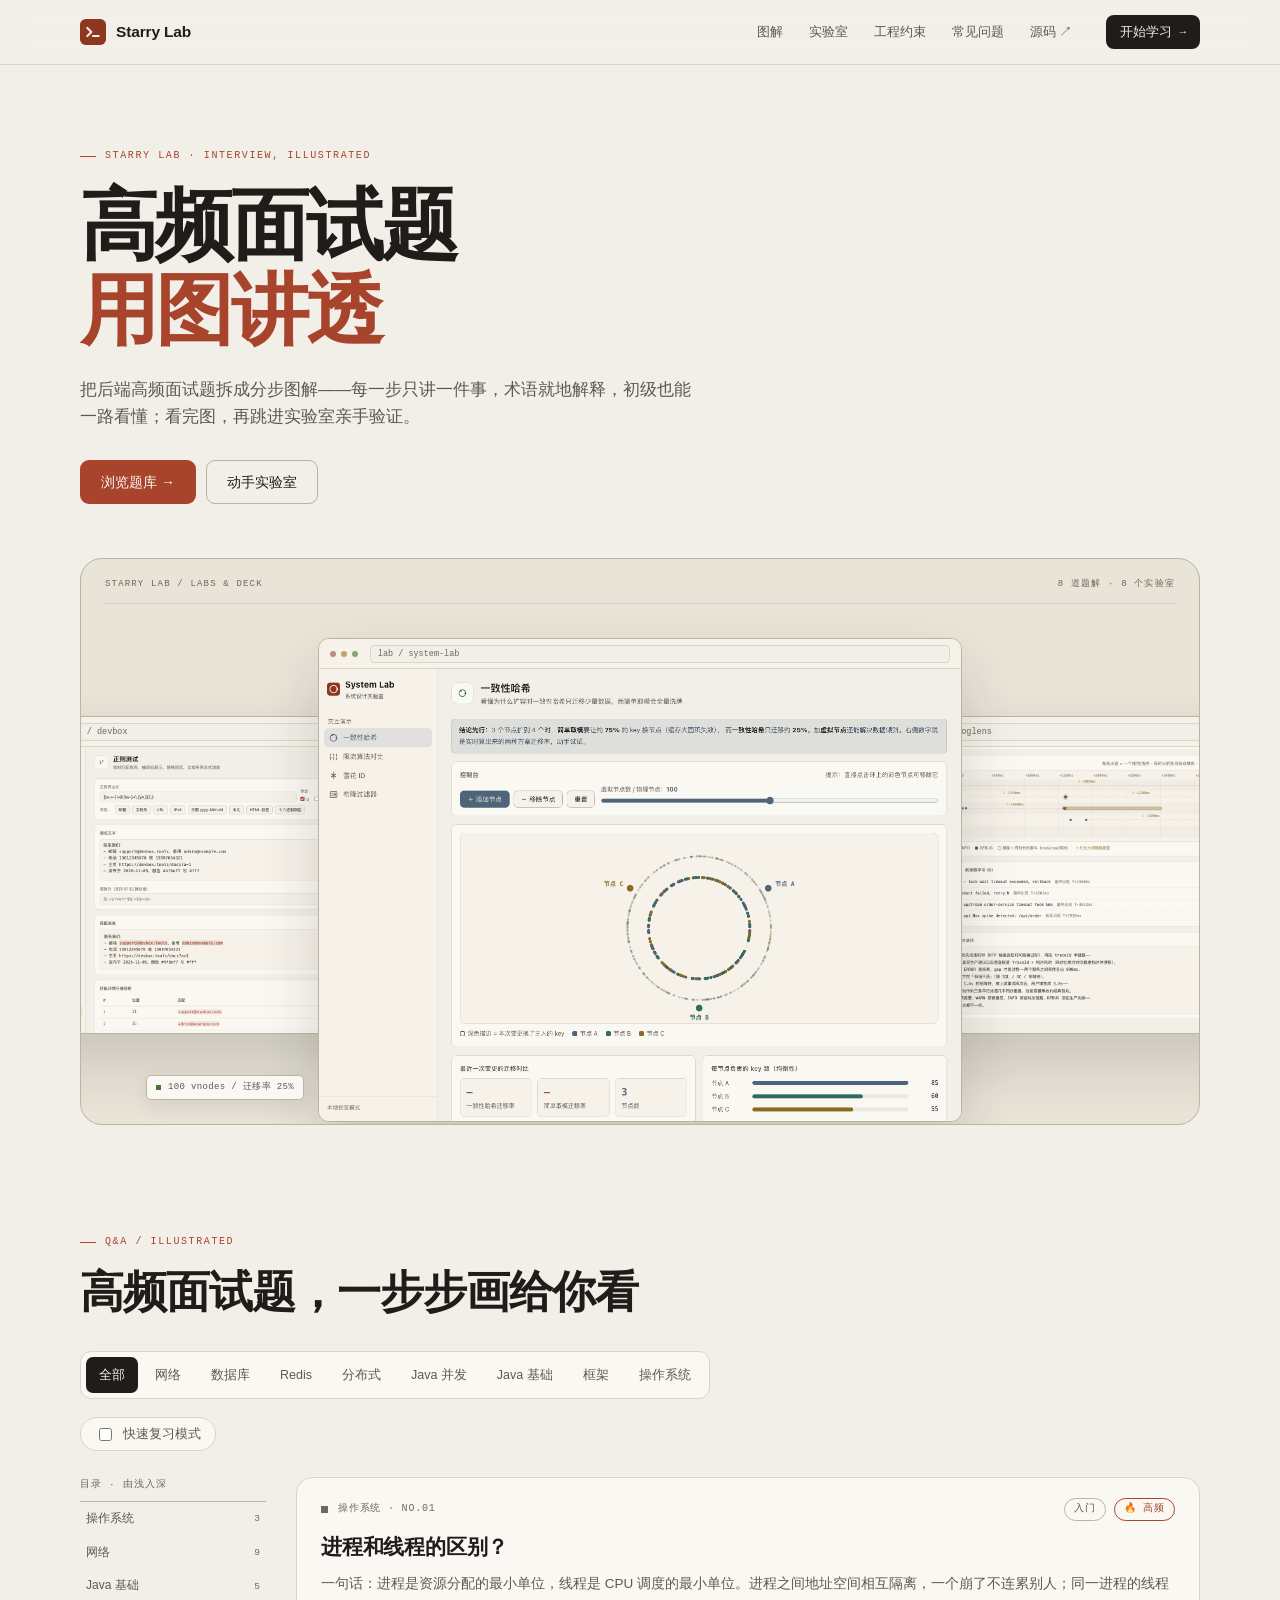
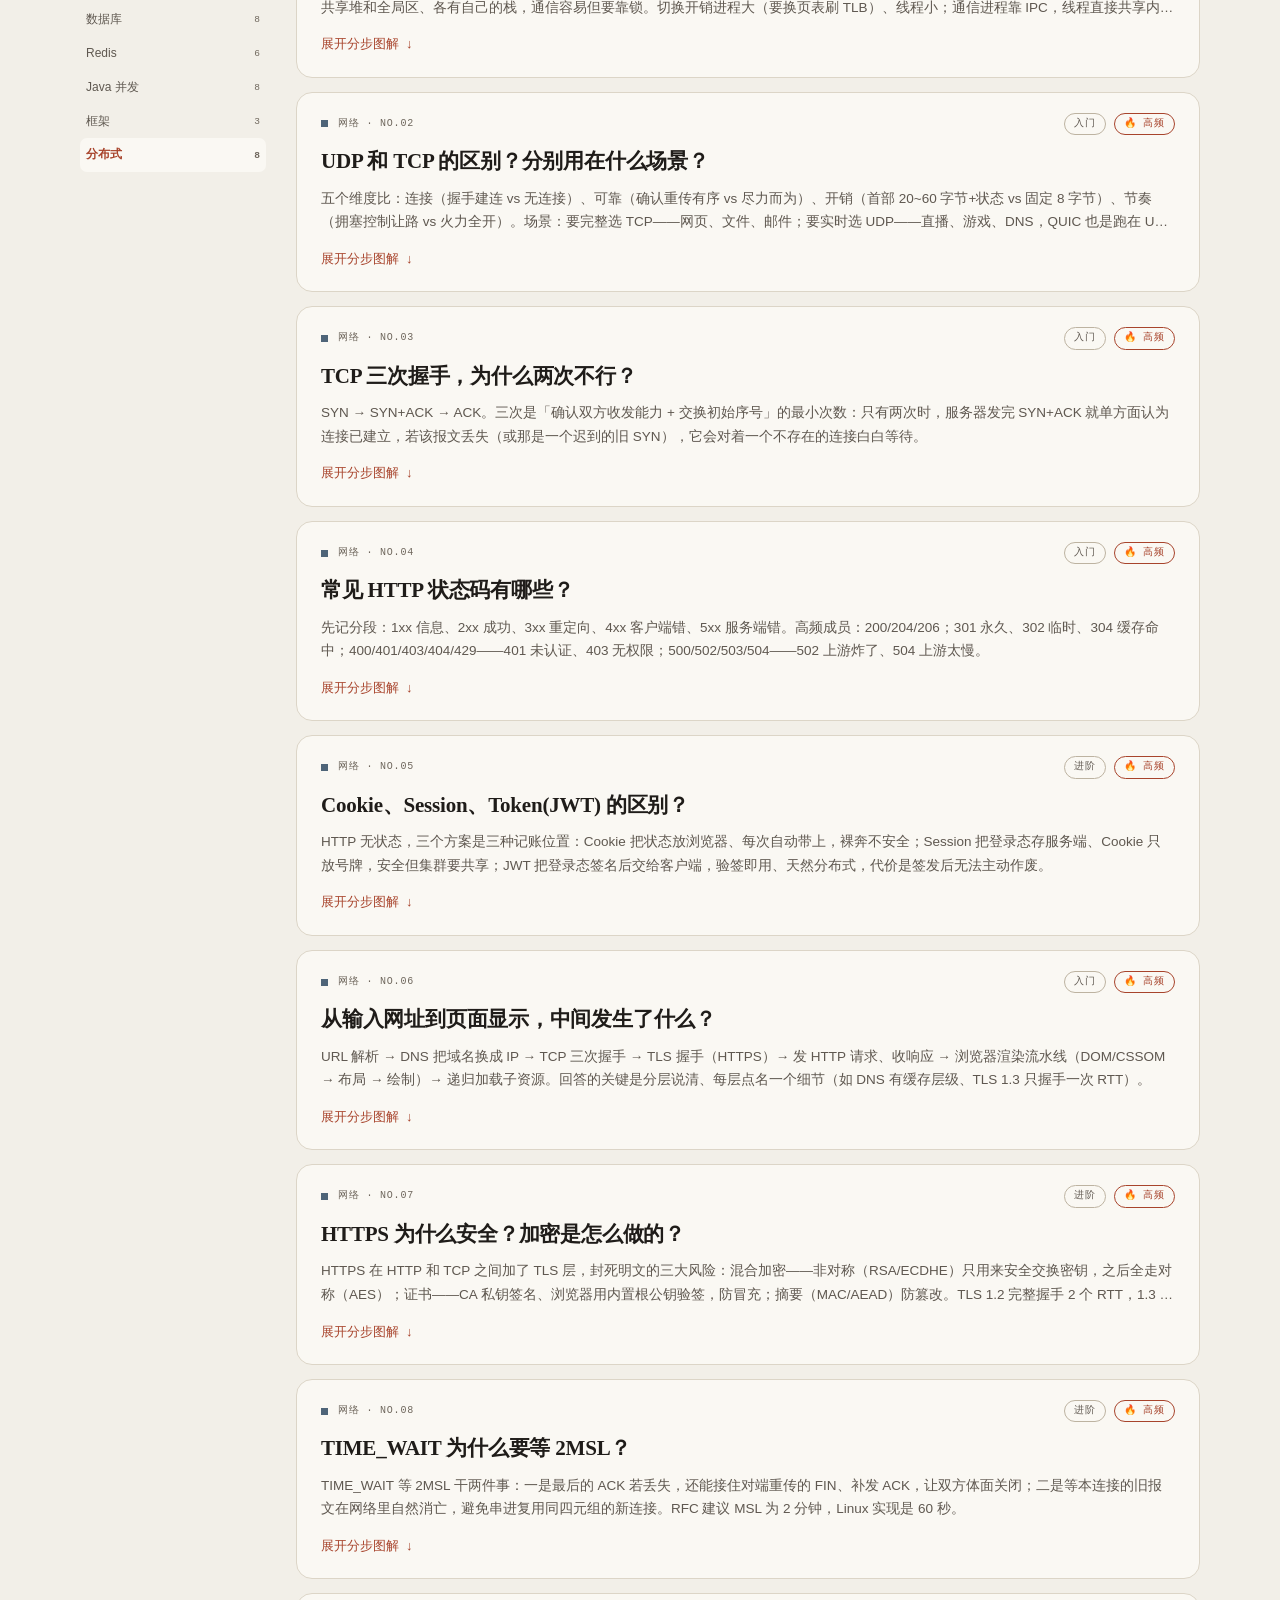
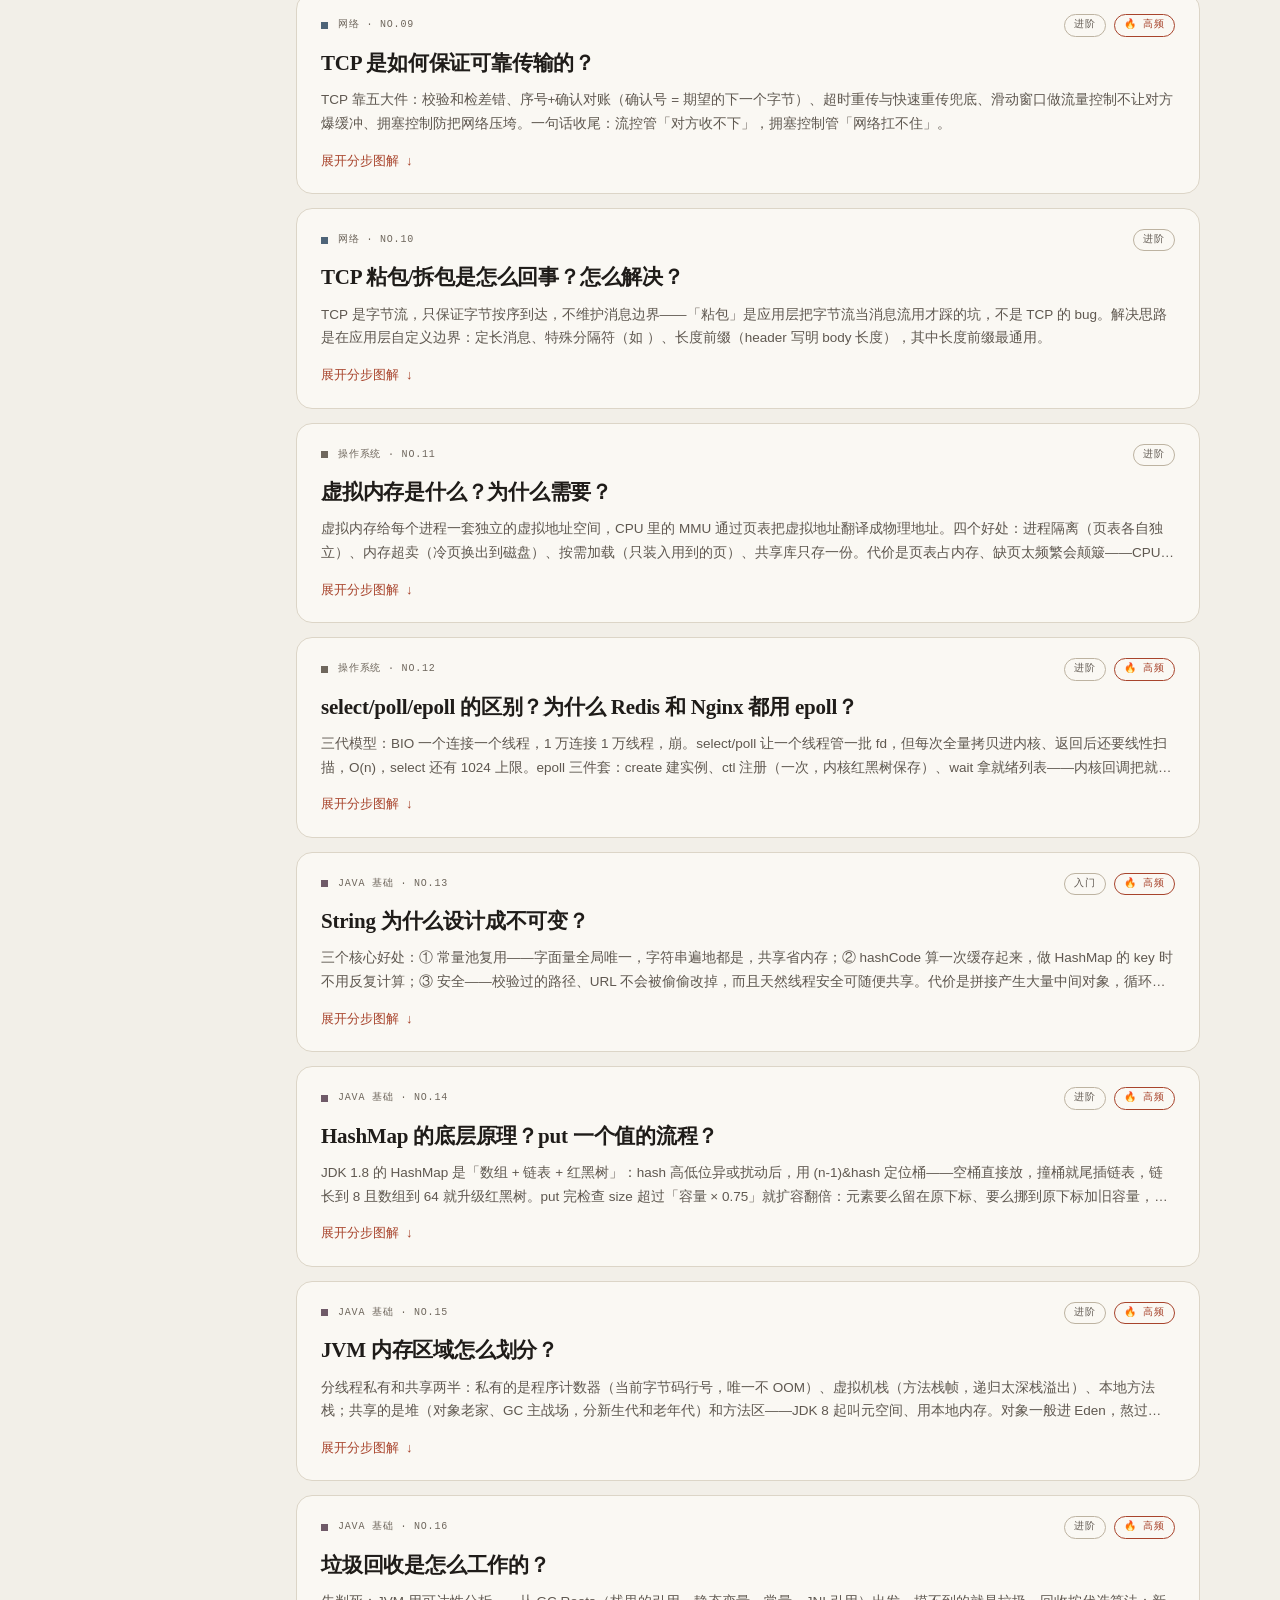
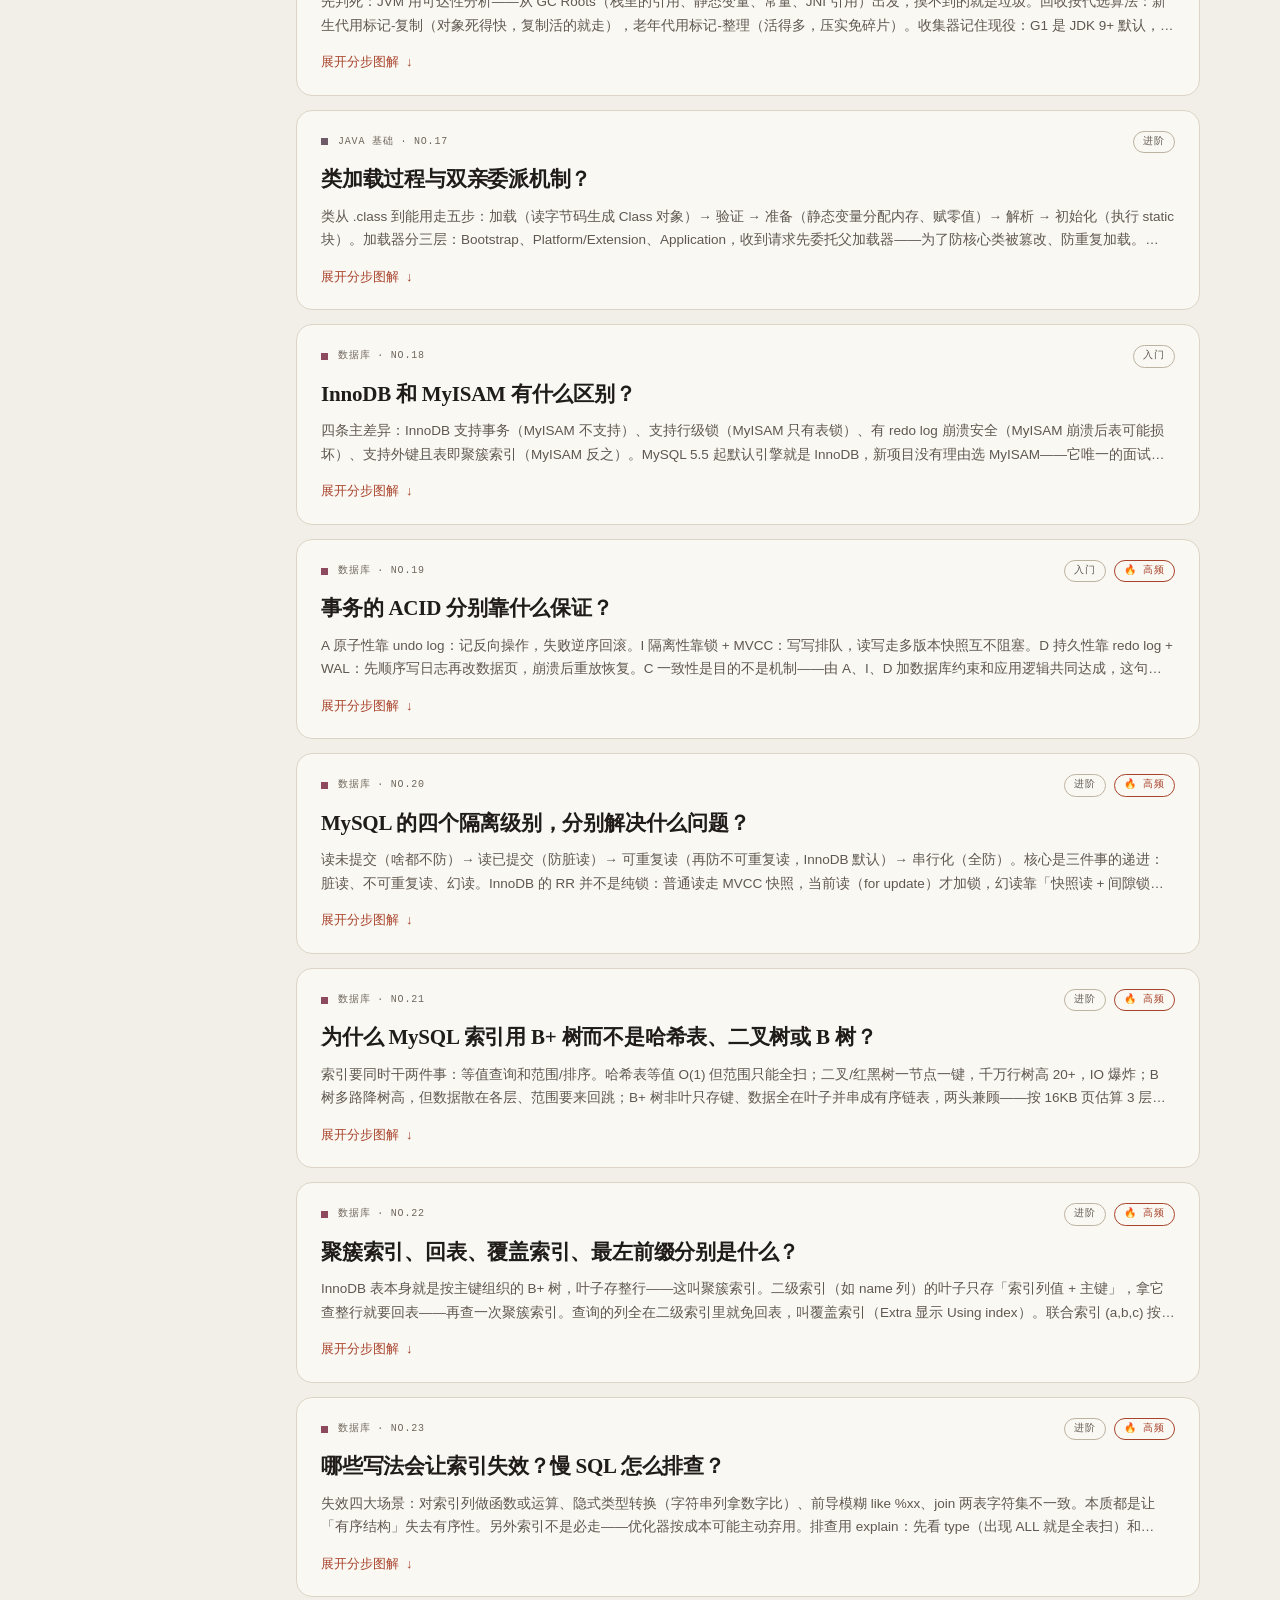
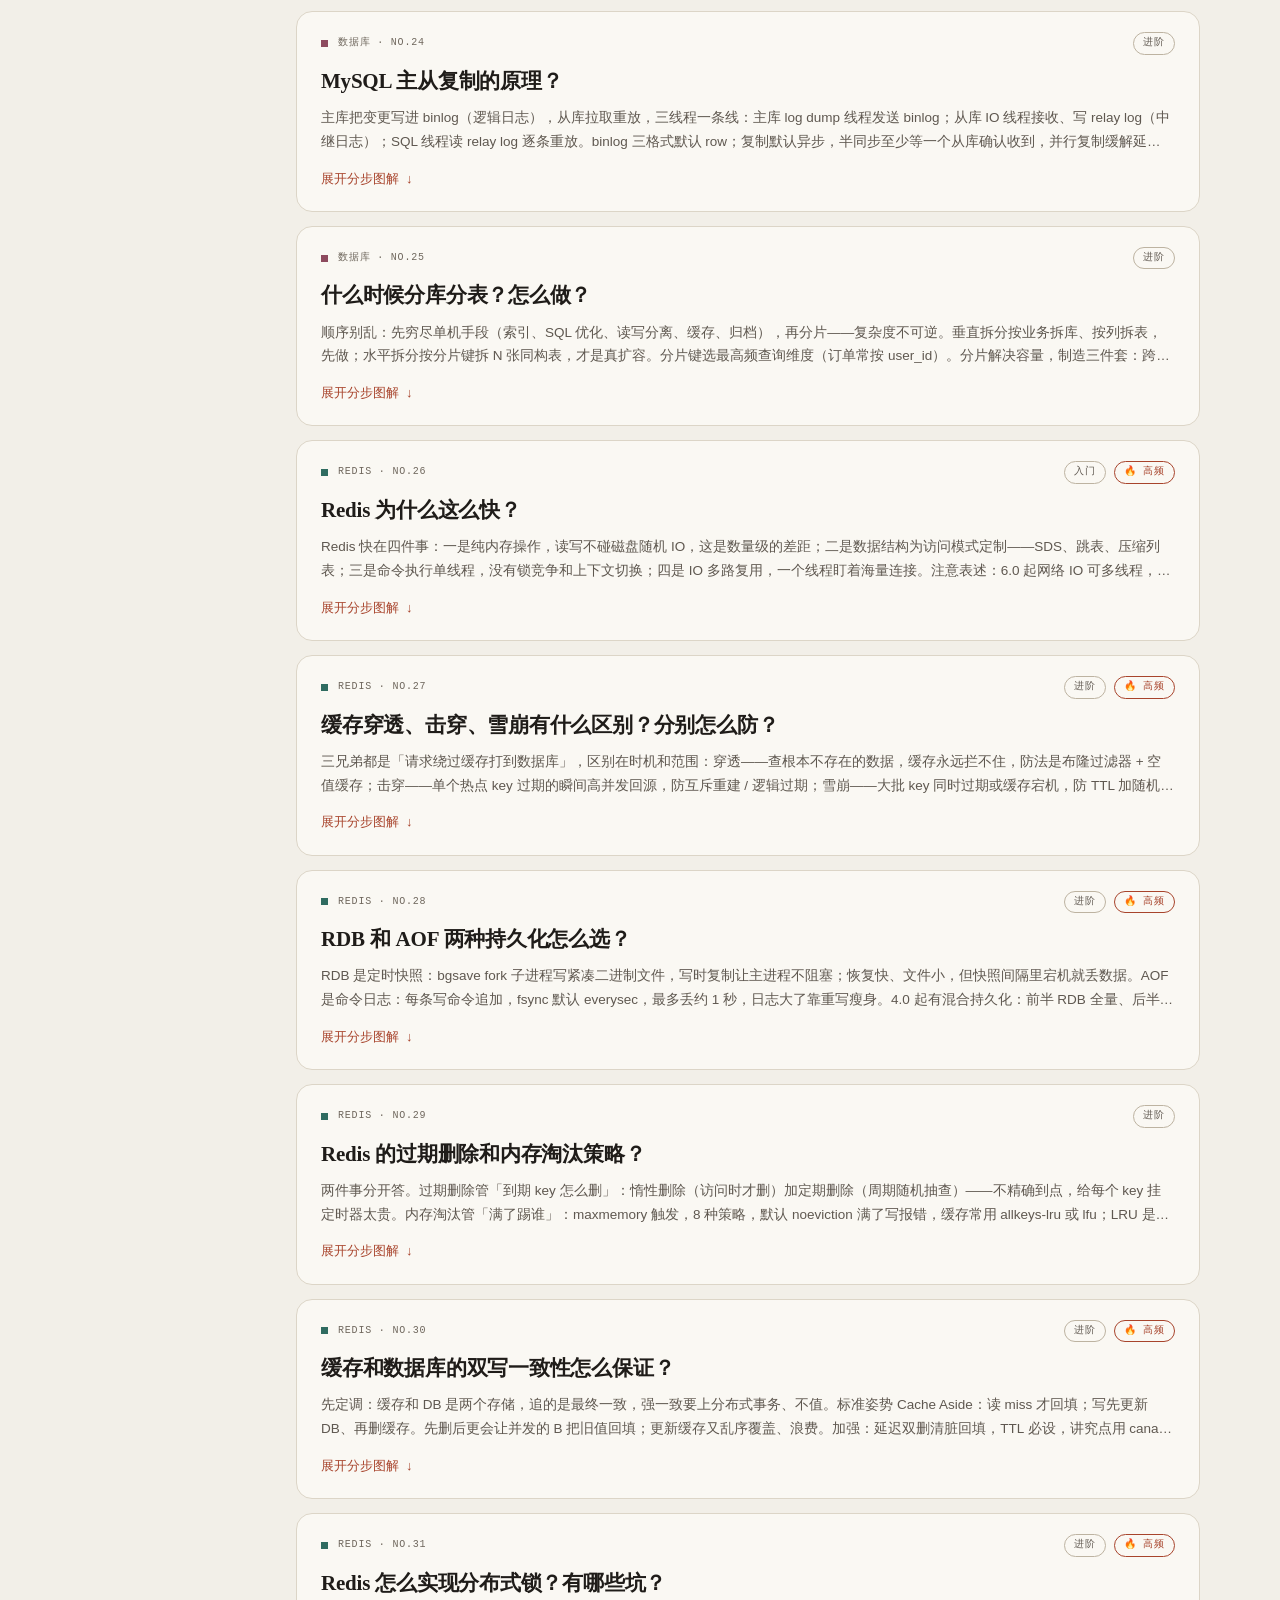
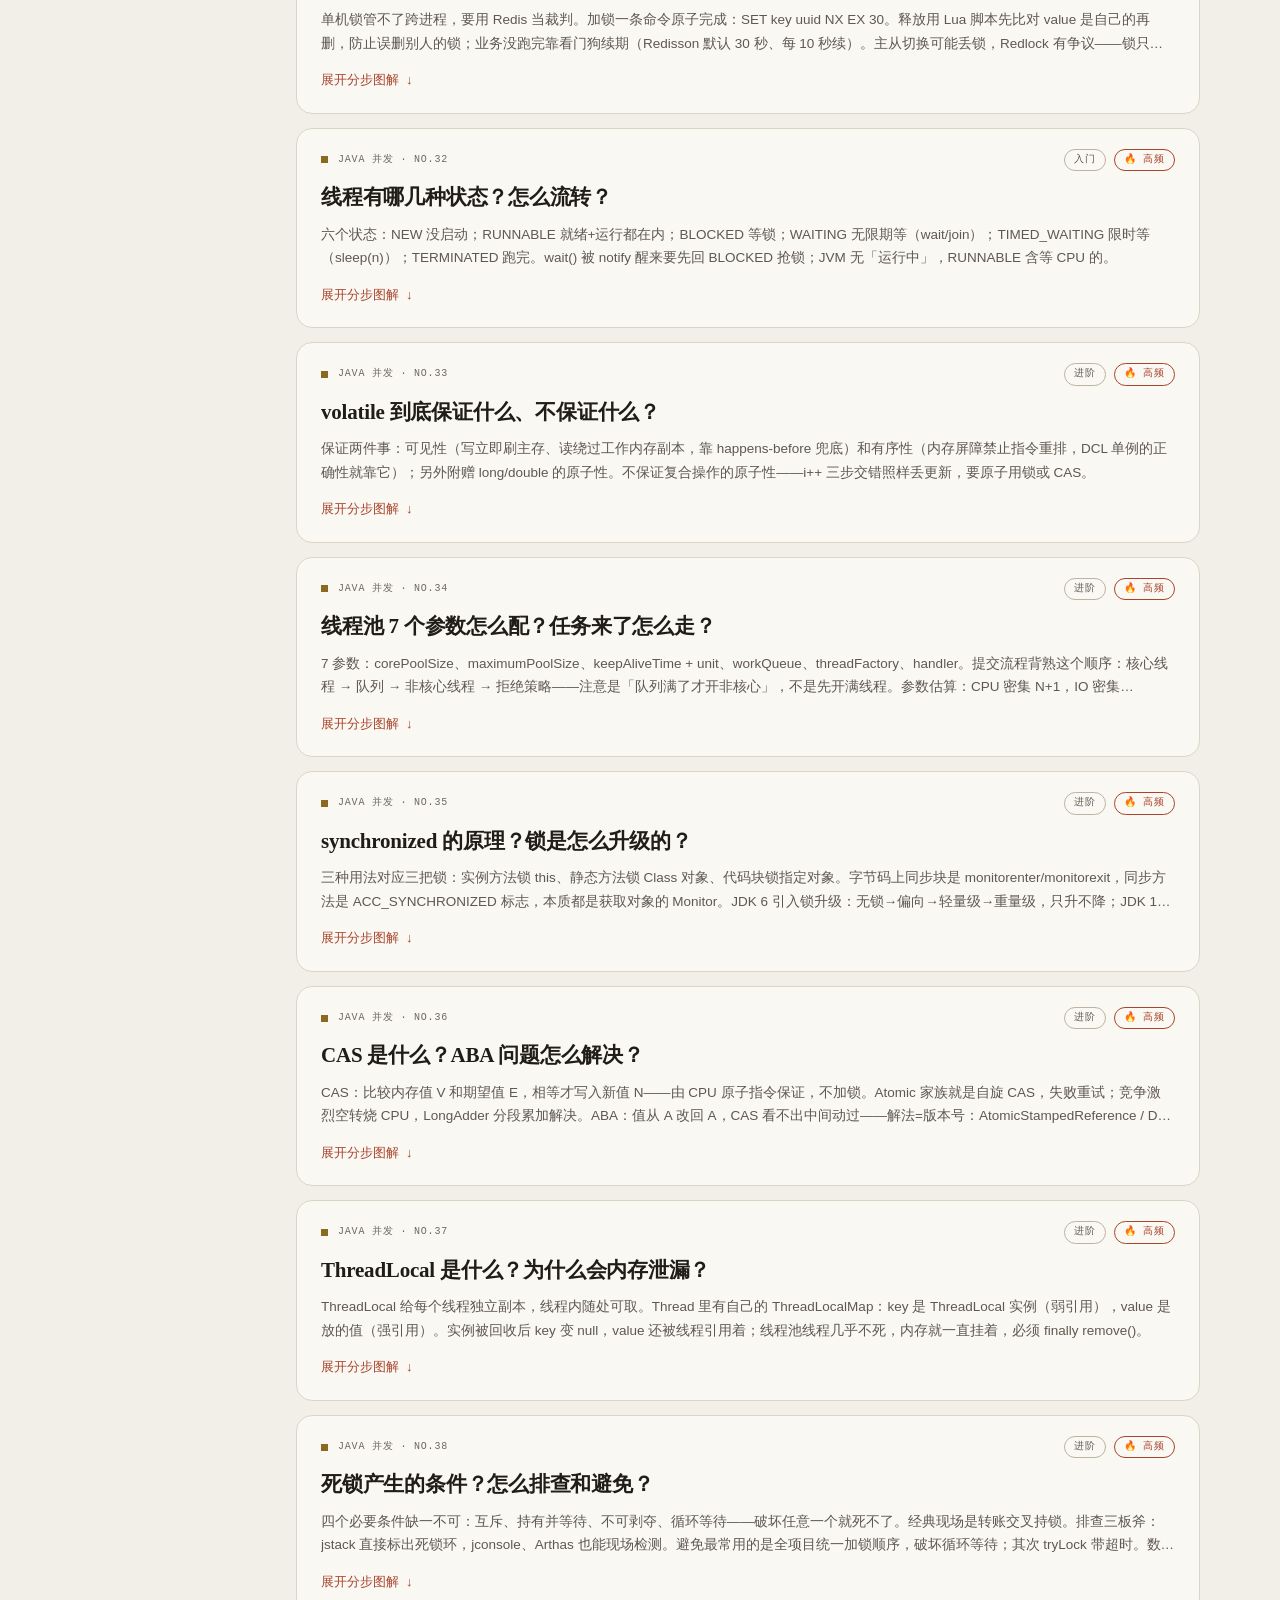
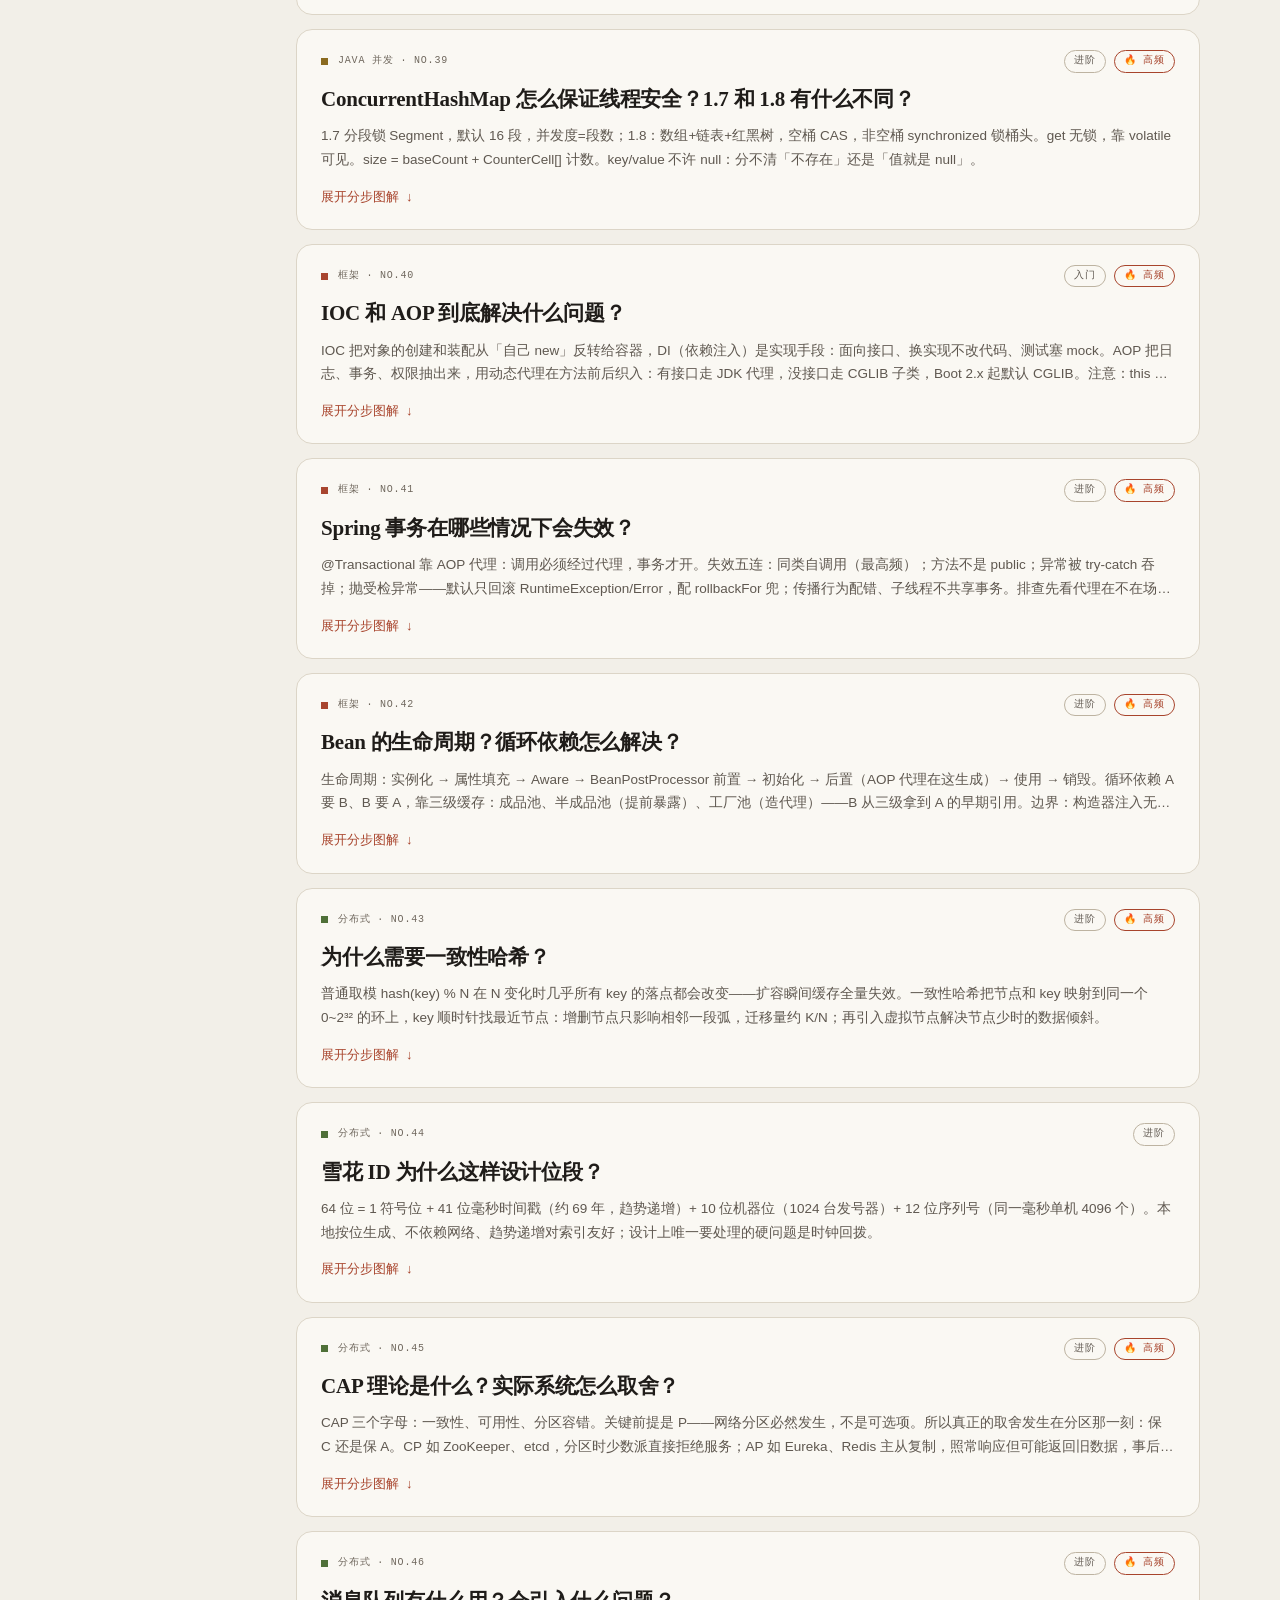
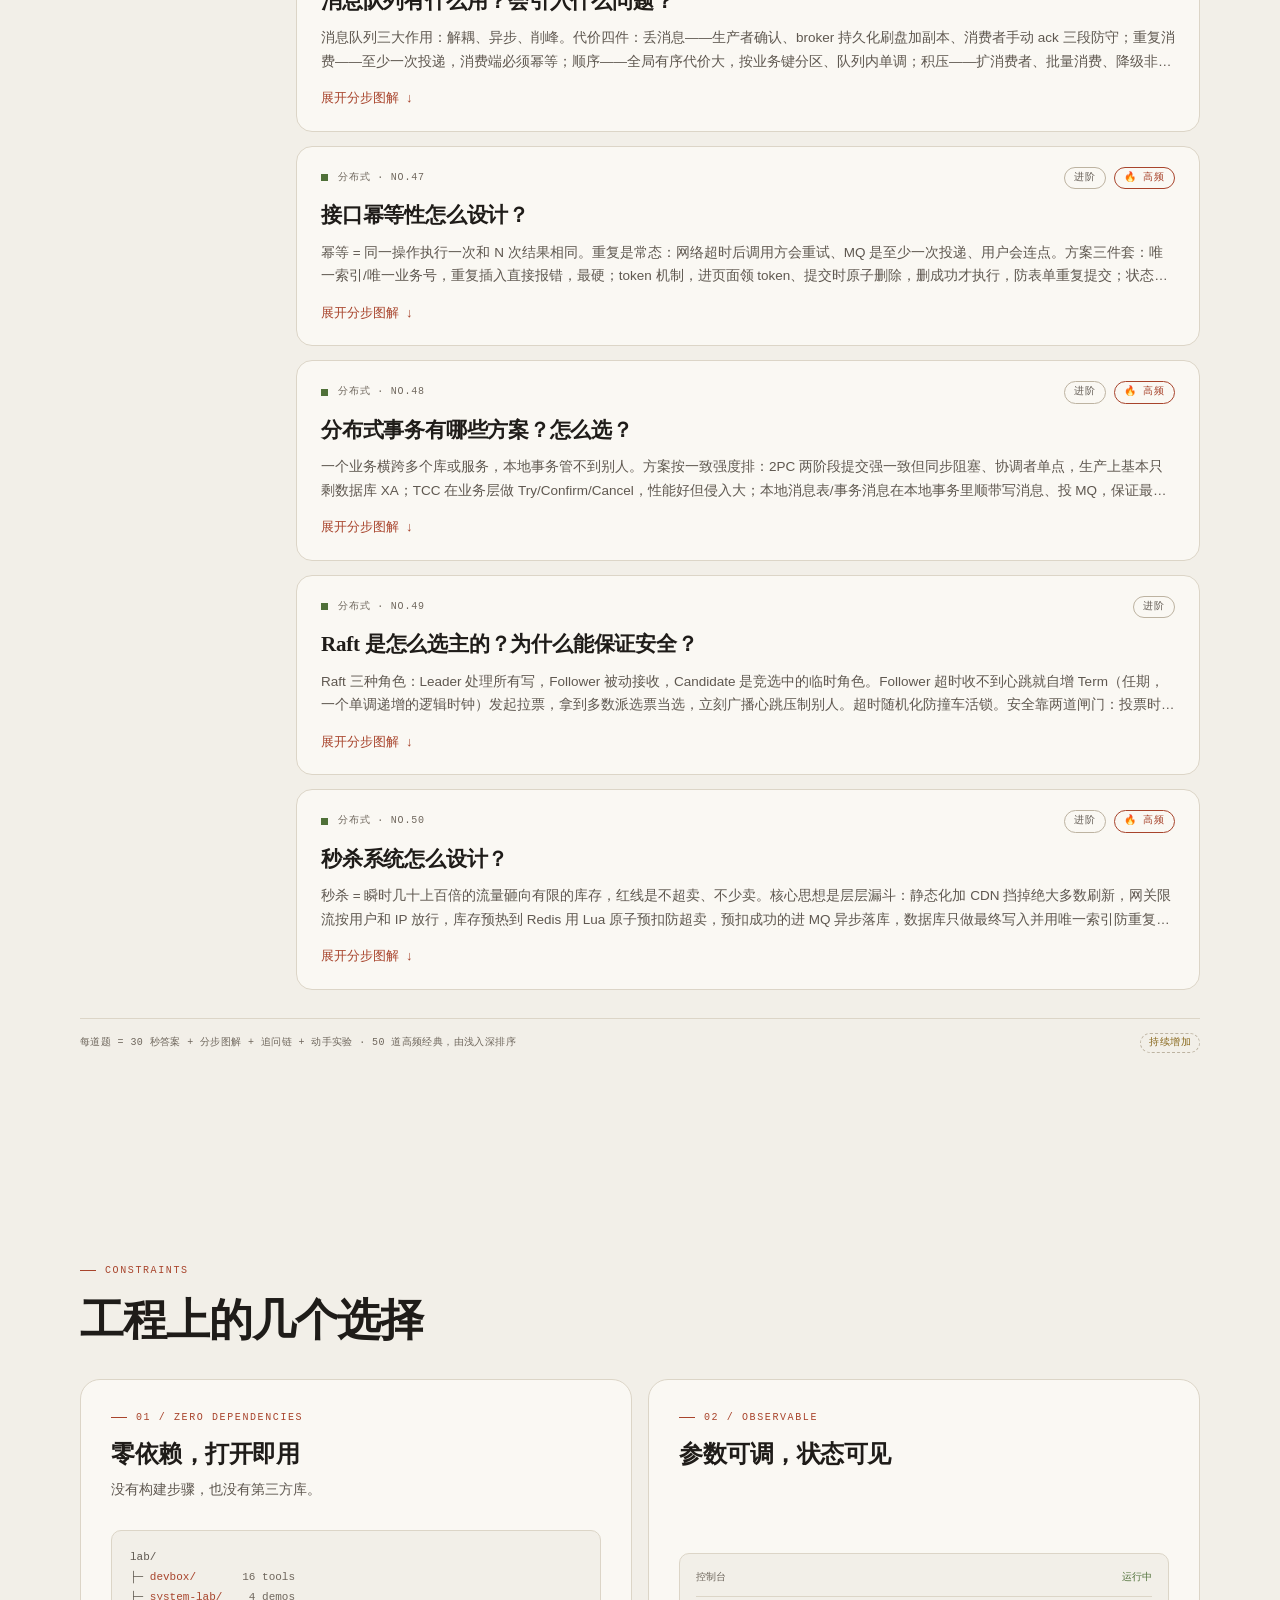
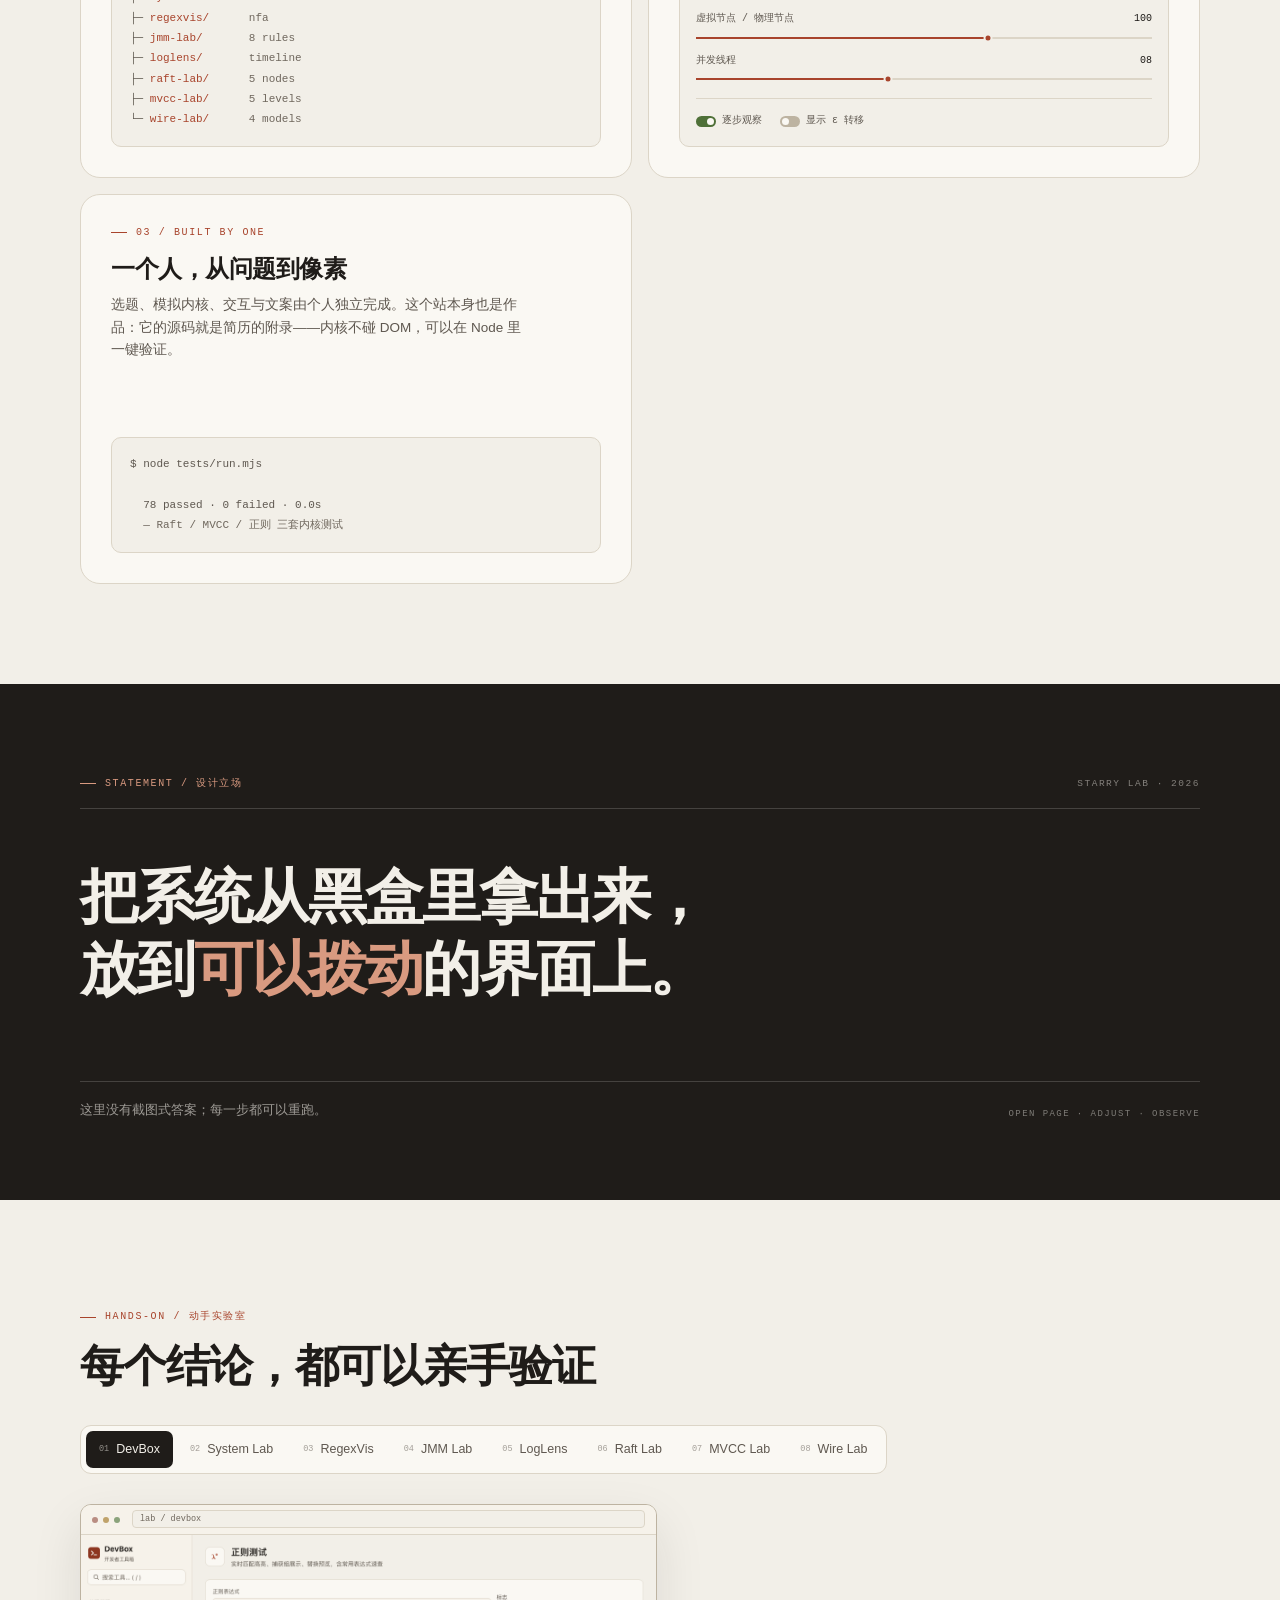
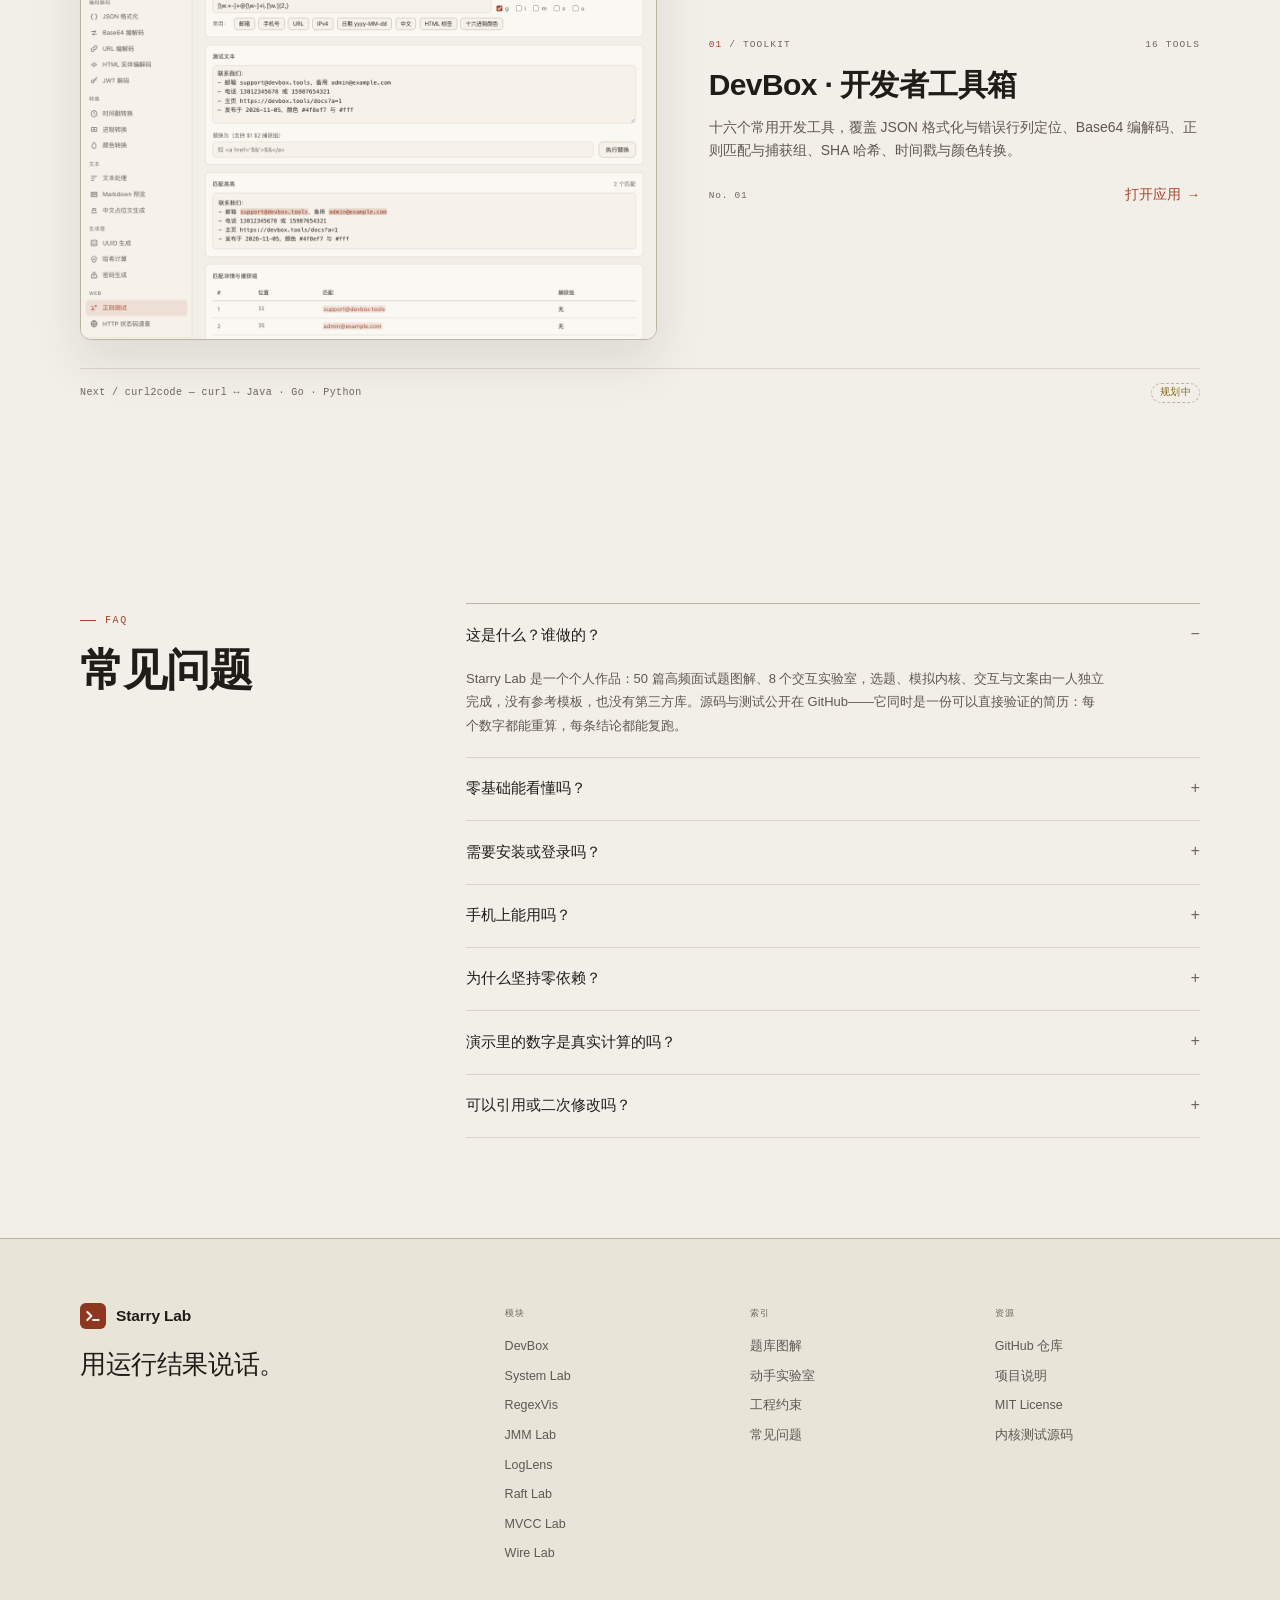
==== index.html @ cc02f11f "新增：快速复习模式（只滚 30 秒答案）+ 左侧快捷导航（桌面侧栏/窄屏浮层/scrollspy）+ 题间互链（QA_RELATED 103 条知识连线）" ====
<!DOCTYPE html>
<html lang="zh-CN">
<head>
<meta charset="UTF-8">
<meta name="viewport" content="width=device-width, initial-scale=1.0">
<meta name="description" content="Starry Lab — 把后端高频面试题拆成分步图解（网络 / 数据库 / 分布式 / Java 并发），配 8 个可动手的交互实验室。零依赖，内核可测。">
<meta name="author" content="starryknight1231">
<meta name="theme-color" content="#f2efe8">
<meta property="og:type" content="website">
<meta property="og:site_name" content="Starry Lab">
<meta property="og:title" content="Starry Lab · 高频面试题图解 + 交互实验室">
<meta property="og:description" content="TCP 三次握手、事务隔离、一致性哈希、volatile、线程池——分步图解 + 追问链 + 可动手实验，初级也能看懂。零依赖，168 个断言一键可测。">
<meta property="og:url" content="https://starryknight1231.github.io/">
<meta property="og:image" content="https://starryknight1231.github.io/assets/og.png">
<meta property="og:image:width" content="1200">
<meta property="og:image:height" content="630">
<meta property="og:locale" content="zh_CN">
<meta name="twitter:card" content="summary_large_image">
<meta name="twitter:title" content="Starry Lab · 高频面试题图解 + 交互实验室">
<meta name="twitter:description" content="后端高频面试题分步图解 + 8 个可动手实验室。零依赖，内核可测。">
<meta name="twitter:image" content="https://starryknight1231.github.io/assets/og.png">
<title>Starry Lab · 高频面试题图解 + 交互实验室</title>
<link rel="icon" href="data:image/svg+xml,%3Csvg xmlns='http://www.w3.org/2000/svg' viewBox='0 0 32 32'%3E%3Crect width='32' height='32' rx='7' fill='%238d3620'/%3E%3Cpath d='M9 11l5 5-5 5M16 21h7' stroke='%23f2efe8' stroke-width='2.6' fill='none' stroke-linecap='round' stroke-linejoin='round'/%3E%3C/svg%3E">
<style>
  :root {
    --bg: #f2efe8; --surface: #faf8f3; --surface-2: #f6f2ea; --band: #e9e4d8;
    --line: #dcd5c7; --line-strong: #bdb3a1;
    --ink: #1f1c19; --muted: #5f5850; --faint: #6f675d;
    --accent: #a8442c; --accent-deep: #8d3620;
    --moss: #4f7038; --brass: #8a6a1f; --clay: #a8452f;
    --blue: #4e6478; --teal: #2f6b60; --mauve: #6f5a68;
    --sans: -apple-system, BlinkMacSystemFont, "Segoe UI", "PingFang SC", "Hiragino Sans GB", "Microsoft YaHei", sans-serif;
    --serif: ui-serif, "New York", "Iowan Old Style", "Songti SC", "Noto Serif CJK SC", serif;
    --mono: "SF Mono", "JetBrains Mono", Menlo, Consolas, monospace;
  }
  * { box-sizing: border-box; }
  html { scroll-behavior: smooth; scroll-padding-top: 84px; }
  body { margin: 0; background: var(--bg); color: var(--ink); font-family: var(--sans); line-height: 1.65; -webkit-font-smoothing: antialiased; }
  a { color: inherit; text-decoration: none; }
  img { display: block; max-width: 100%; }
  button { font: inherit; }
  ::selection { background: var(--accent); color: var(--surface); }
  .container { width: min(1120px, calc(100% - 48px)); margin-inline: auto; }
  .eyebrow {
    display: inline-flex; align-items: center; gap: 9px;
    font-family: var(--mono); font-size: 10px; letter-spacing: .16em;
    text-transform: uppercase; color: var(--accent);
  }
  .eyebrow::before { content: ""; width: 16px; height: 1px; background: var(--accent); }

  /* 导航 */
  .nav {
    position: sticky; top: 0; z-index: 100;
    background: rgba(242,239,232,.88); backdrop-filter: blur(14px); -webkit-backdrop-filter: blur(14px);
    border-bottom: 1px solid var(--line);
  }
  .nav-inner { height: 64px; display: flex; align-items: center; gap: 34px; }
  .brand { display: inline-flex; align-items: center; gap: 10px; font-size: 15.5px; font-weight: 700; letter-spacing: -.01em; white-space: nowrap; }
  .brand svg { width: 26px; height: 26px; display: block; }
  .nav-links { margin-left: auto; display: flex; align-items: center; gap: 26px; font-size: 13px; color: var(--muted); }
  .nav-links a:hover { color: var(--accent); }
  .nav-cta {
    display: inline-flex; align-items: center; gap: 7px; height: 34px; padding: 0 14px;
    background: var(--ink); color: var(--bg); border-radius: 8px;
    font-size: 12.5px; font-weight: 500; transition: background .15s;
  }
  .nav-cta:hover { background: var(--accent-deep); }
  .nav-cta span { font-family: var(--mono); font-size: 11px; }

  /* 首屏 */
  .hero { padding: 74px 0 0; }
  .hero-grid { display: grid; grid-template-columns: minmax(0, 1fr); align-items: end; }
  .hero h1 { margin: 18px 0 0; font-size: clamp(44px, 6.6vw, 78px); line-height: 1.08; letter-spacing: -.035em; font-weight: 700; }
  .hero h1 span { color: var(--accent); }
  .hero .lead { margin: 24px 0 0; max-width: 620px; font-size: 16.5px; color: var(--muted); }
  .hero-actions { margin-top: 30px; display: flex; gap: 10px; flex-wrap: wrap; }
  .btn {
    display: inline-flex; align-items: center; justify-content: center; gap: 7px;
    height: 44px; padding: 0 20px; border-radius: 9px; border: 1px solid transparent;
    font-size: 14px; font-weight: 500; transition: background .15s, border-color .15s, color .15s;
  }
  .btn.primary { background: var(--accent); color: #fbf7f0; }
  .btn.primary:hover { background: var(--accent-deep); }
  .btn.ghost { border-color: var(--line-strong); color: var(--ink); background: transparent; }
  .btn.ghost:hover { border-color: var(--ink); }
  .hero-facts { border-top: 1px solid var(--line-strong); padding-top: 12px; }
  .fact { display: flex; justify-content: space-between; align-items: baseline; gap: 16px; padding: 8px 0; border-bottom: 1px solid var(--line); font-family: var(--mono); font-size: 10px; letter-spacing: .05em; color: var(--faint); }
  .fact b { font-family: var(--sans); font-size: 15px; font-weight: 600; letter-spacing: -.01em; color: var(--ink); }
  .hero-facts p { margin: 14px 0 0; font-size: 11.5px; line-height: 1.65; color: var(--faint); }

  /* 首屏展示台 */
  .hero-stage {
    position: relative; margin-top: 54px; padding: 14px 22px 0;
    background: var(--band); border: 1px solid var(--line-strong); border-radius: 22px; overflow: hidden;
  }
  .stage-top {
    display: flex; justify-content: space-between; gap: 16px; padding: 4px 2px 11px;
    border-bottom: 1px solid rgba(31,28,25,.10);
    font-family: var(--mono); font-size: 9px; letter-spacing: .13em; text-transform: uppercase; color: var(--faint);
  }
  .stage-canvas { position: relative; aspect-ratio: 1074 / 520; }
  .frame { background: var(--surface); border: 1px solid var(--line-strong); border-radius: 11px; overflow: hidden; box-shadow: 0 28px 60px rgba(31,28,25,.16); }
  .hero-stage .frame { position: absolute; margin: 0; }
  .frame .chrome { height: 30px; display: flex; align-items: center; gap: 6px; padding: 0 11px; background: var(--surface-2); border-bottom: 1px solid var(--line); }
  .dots { display: flex; gap: 5px; }
  .dots i { width: 6px; height: 6px; border-radius: 50%; background: #b98d82; }
  .dots i:nth-child(2) { background: #c0a36b; }
  .dots i:nth-child(3) { background: #8ba37c; }
  .frame .addr {
    flex: 1; margin-left: 6px; padding: 0 7px; background: var(--bg);
    border: 1px solid var(--line); border-radius: 4px;
    font-family: var(--mono); font-size: 8.5px; line-height: 16px; color: var(--faint);
    white-space: nowrap; overflow: hidden; text-overflow: ellipsis;
  }
  .frame img { width: 100%; height: auto; }
  .frame.main { width: 60%; left: 20%; top: 34px; z-index: 3; }
  .frame.side { width: 38%; top: 112px; z-index: 2; }
  .frame.left { left: -9%; }
  .frame.right { right: -9%; }
  .stage-chip {
    position: absolute; left: 4%; bottom: 24px; z-index: 4;
    display: inline-flex; align-items: center; gap: 7px; padding: 4px 9px;
    background: var(--surface); border: 1px solid var(--line-strong); border-radius: 5px;
    font-family: var(--mono); font-size: 9px; letter-spacing: .04em; color: var(--muted);
    box-shadow: 0 8px 20px rgba(31,28,25,.08);
  }
  .stage-chip::before { content: ""; width: 5px; height: 5px; background: var(--moss); }

  /* 通用分区 */
  .section { padding: 100px 0; }
  .section-head { display: grid; grid-template-columns: minmax(0, 1fr) 400px; gap: 44px; align-items: end; }
  .section-head h2 { margin: 14px 0 0; font-size: clamp(30px, 3.7vw, 44px); line-height: 1.16; letter-spacing: -.025em; font-weight: 700; }
  .section-head > p { margin: 0; color: var(--muted); font-size: 14.5px; }

  /* 模块 */
  .tabs {
    display: flex; gap: 4px; margin-top: 34px; padding: 5px; width: max-content; max-width: 100%;
    background: var(--surface); border: 1px solid var(--line); border-radius: 11px; overflow-x: auto;
    scrollbar-width: none;
  }
  .tabs::-webkit-scrollbar { display: none; }
  .tab {
    display: inline-flex; align-items: center; gap: 7px; padding: 8px 13px;
    border: 0; border-radius: 7px; background: transparent; color: var(--muted);
    font-size: 12.5px; white-space: nowrap; cursor: pointer; transition: background .15s, color .15s;
  }
  .tab .no { font-family: var(--mono); font-size: 8.5px; opacity: .55; }
  .tab:hover:not([aria-selected="true"]) { color: var(--ink); }
  .tab[aria-selected="true"] { background: var(--ink); color: var(--bg); }
  .tab:focus-visible { outline: 2px solid var(--accent); outline-offset: 2px; }

  .showcase { display: grid; grid-template-columns: 1.08fr .92fr; gap: 52px; margin-top: 30px; align-items: center; }
  .showcase .frame { box-shadow: 0 20px 50px rgba(31,28,25,.10); }
  .showcase .frame img { aspect-ratio: 1280 / 900; object-fit: cover; object-position: top center; }
  .info-no { display: flex; justify-content: space-between; align-items: baseline; gap: 12px; font-family: var(--mono); font-size: 9.5px; letter-spacing: .12em; text-transform: uppercase; color: var(--faint); }
  .info-no b { color: var(--accent); font-weight: 500; }
  .info h3 { margin: 14px 0 0; font-size: 30px; line-height: 1.25; letter-spacing: -.02em; font-weight: 700; }
  .info .desc { margin: 12px 0 0; color: var(--muted); font-size: 14px; }
  .info-foot { margin-top: 22px; display: flex; justify-content: space-between; align-items: center; gap: 16px; }
  .info-stat { font-family: var(--mono); font-size: 9.5px; letter-spacing: .08em; color: var(--faint); }
  .info-open { display: inline-flex; align-items: center; gap: 6px; color: var(--accent); font-size: 13.5px; border-bottom: 1px solid transparent; }
  .info-open:hover { border-color: var(--accent); }
  .showcase.is-in .frame, .showcase.is-in .info { animation: rise .36s ease both; }
  @keyframes rise { from { opacity: .35; transform: translateY(6px); } to { opacity: 1; transform: none; } }

  .coming {
    display: flex; justify-content: space-between; align-items: center; gap: 16px; flex-wrap: wrap;
    margin-top: 28px; padding-top: 14px; border-top: 1px solid var(--line);
    font-family: var(--mono); font-size: 10px; letter-spacing: .04em; color: var(--faint);
  }
  .coming .badge { padding: 1px 8px; border: 1px dashed var(--line-strong); border-radius: 99px; color: var(--brass); }

  /* 问题卡 */
  .questions { padding: 92px 0; background: var(--band); border-top: 1px solid var(--line-strong); border-bottom: 1px solid var(--line-strong); }
  .q-grid { display: grid; grid-template-columns: repeat(3, minmax(0, 1fr)); gap: 16px; margin-top: 34px; }
  .q-card {
    display: flex; flex-direction: column; min-height: 236px; padding: 22px 22px 18px;
    background: var(--surface); border: 1px solid var(--line); border-radius: 16px;
    transition: transform .18s, box-shadow .18s, border-color .18s;
  }
  .q-card:hover { transform: translateY(-3px); border-color: var(--line-strong); box-shadow: 0 18px 40px rgba(31,28,25,.08); }
  .q-top { display: flex; align-items: center; gap: 8px; font-family: var(--mono); font-size: 9.5px; letter-spacing: .08em; text-transform: uppercase; color: var(--faint); }
  .q-dot { width: 7px; height: 7px; background: var(--qa); flex: none; }
  .q-text { margin: 20px 0 0; font-family: var(--serif); font-size: 22px; line-height: 1.5; letter-spacing: -.01em; font-weight: 600; }
  .q-foot { margin-top: auto; padding-top: 24px; display: flex; justify-content: space-between; align-items: center; gap: 12px; font-size: 12px; color: var(--muted); }
  .q-foot .arrow { color: var(--accent); font-size: 14px; }

  /* 工程约束 */
  .p-grid { display: grid; grid-template-columns: repeat(2, minmax(0, 1fr)); gap: 16px; margin-top: 34px; }
  .p-card { display: flex; flex-direction: column; min-height: 390px; padding: 30px; background: var(--surface); border: 1px solid var(--line); border-radius: 20px; }
  .p-card h3 { margin: 12px 0 0; font-size: 24px; line-height: 1.3; letter-spacing: -.02em; font-weight: 700; }
  .p-card > p { margin: 10px 0 0; max-width: 420px; color: var(--muted); font-size: 13.5px; }
  .p-visual { margin-top: auto; padding-top: 28px; }
  .code {
    margin: 0; padding: 16px 18px; background: var(--bg); border: 1px solid var(--line); border-radius: 10px;
    font-family: var(--mono); font-size: 11px; line-height: 1.85; color: var(--muted); white-space: pre; overflow-x: auto;
  }
  .code b { color: var(--accent); font-weight: 500; }
  .code i { color: var(--faint); font-style: normal; }
  .ui-mock { padding: 16px; background: var(--bg); border: 1px solid var(--line); border-radius: 10px; font-family: var(--mono); font-size: 10px; color: var(--muted); }
  .ui-head { display: flex; justify-content: space-between; gap: 12px; padding-bottom: 10px; border-bottom: 1px solid var(--line); color: var(--faint); }
  .ui-state { color: var(--moss); }
  .ui-row { display: flex; justify-content: space-between; align-items: baseline; margin-top: 14px; }
  .ui-row b { color: var(--ink); font-weight: 500; }
  .ui-track { position: relative; height: 2px; margin-top: 9px; background: var(--line); }
  .ui-track i { position: absolute; inset: 0 auto 0 0; background: var(--accent); }
  .ui-track em { position: absolute; top: 50%; width: 9px; height: 9px; border-radius: 50%; background: var(--accent); border: 2px solid var(--bg); transform: translate(-50%,-50%); }
  .ui-toggles { display: flex; gap: 18px; margin-top: 18px; padding-top: 14px; border-top: 1px solid var(--line); }
  .ui-toggle { display: inline-flex; align-items: center; gap: 6px; }
  .ui-toggle i { position: relative; width: 20px; height: 11px; border-radius: 99px; background: var(--line-strong); }
  .ui-toggle i::after { content: ""; position: absolute; top: 2px; left: 2px; width: 7px; height: 7px; border-radius: 50%; background: var(--surface); }
  .ui-toggle.on i { background: var(--moss); }
  .ui-toggle.on i::after { left: 11px; }

  /* 设计立场 */
  .manifesto { padding: 92px 0 78px; background: var(--ink); color: var(--bg); }
  .mf-top { display: flex; justify-content: space-between; align-items: center; gap: 20px; padding-bottom: 16px; border-bottom: 1px solid rgba(242,239,232,.18); }
  .manifesto .eyebrow { color: #d99a80; }
  .manifesto .eyebrow::before { background: #d99a80; }
  .mf-index { font-family: var(--mono); font-size: 9.5px; letter-spacing: .16em; text-transform: uppercase; color: rgba(242,239,232,.48); white-space: nowrap; }
  .mf-line { margin: 52px 0 0; max-width: 980px; font-size: clamp(30px, 4.6vw, 60px); line-height: 1.22; letter-spacing: -.035em; font-weight: 600; }
  .mf-line em { font-style: normal; color: #d99a80; }
  .mf-foot { display: flex; justify-content: space-between; align-items: flex-end; gap: 24px; margin-top: 76px; padding-top: 18px; border-top: 1px solid rgba(242,239,232,.18); }
  .mf-foot p { margin: 0; max-width: 480px; font-size: 12.5px; line-height: 1.75; color: rgba(242,239,232,.6); }
  .mf-meta { font-family: var(--mono); font-size: 9px; letter-spacing: .16em; text-transform: uppercase; color: rgba(242,239,232,.45); white-space: nowrap; }
  @media (max-width: 720px) {
    .manifesto { padding: 64px 0 58px; }
    .mf-line { margin-top: 34px; }
    .mf-foot { display: block; margin-top: 44px; }
    .mf-meta { display: block; margin-top: 18px; }
  }

  /* FAQ */
  .faq-grid { display: grid; grid-template-columns: 330px minmax(0, 1fr); gap: 56px; align-items: start; }
  .faq-intro p { margin: 12px 0 0; color: var(--muted); font-size: 13.5px; max-width: 280px; }
  .faq-list { border-top: 1px solid var(--line-strong); }
  .faq-item { border-bottom: 1px solid var(--line); }
  .faq-item summary {
    display: flex; justify-content: space-between; align-items: center; gap: 16px;
    padding: 18px 0; font-size: 14.5px; font-weight: 500; cursor: pointer; list-style: none;
  }
  .faq-item summary::-webkit-details-marker { display: none; }
  .faq-item summary::after { content: "+"; font-family: var(--mono); font-size: 16px; font-weight: 400; color: var(--faint); }
  .faq-item[open] summary::after { content: "−"; }
  .faq-item summary:focus-visible { outline: 2px solid var(--accent); outline-offset: 3px; }
  .faq-item p { margin: 0 0 20px; max-width: 640px; color: var(--muted); font-size: 13px; line-height: 1.8; }

  /* 页脚 */
  .site-footer { padding: 64px 0 22px; background: var(--band); border-top: 1px solid var(--line-strong); }
  .foot-top { display: grid; grid-template-columns: 1.5fr repeat(3, .8fr); gap: 40px; }
  .foot-brand .brand { margin-bottom: 18px; }
  .foot-brand p { margin: 0; max-width: 320px; font-family: var(--serif); font-size: 26px; line-height: 1.4; letter-spacing: -.015em; }
  .foot-col h4 { margin: 4px 0 14px; font-family: var(--mono); font-size: 9px; font-weight: 500; letter-spacing: .14em; text-transform: uppercase; color: var(--faint); }
  .foot-col a { display: block; margin-bottom: 9px; font-size: 12.5px; color: var(--muted); }
  .foot-col a:hover { color: var(--accent); }
  .foot-bottom {
    display: flex; justify-content: space-between; gap: 12px; flex-wrap: wrap;
    margin-top: 56px; padding-top: 18px; border-top: 1px solid var(--line);
    font-family: var(--mono); font-size: 10px; letter-spacing: .04em; color: var(--faint);
  }

  /* 题库图解 */
  .qa-tools { margin-top: 18px; display: flex; }
  .review-toggle { display: inline-flex; align-items: center; gap: 8px; height: 34px; padding: 0 14px; background: var(--surface); border: 1px solid var(--line); border-radius: 99px; font-size: 12.5px; color: var(--muted); cursor: pointer; user-select: none; }
  .review-toggle input { accent-color: var(--accent); }
  .review-toggle:has(input:checked) { border-color: var(--accent); color: var(--accent); }
  .qa-body { display: grid; grid-template-columns: 186px minmax(0, 1fr); gap: 30px; align-items: start; margin-top: 26px; }
  .qa-rail { position: sticky; top: 84px; max-height: calc(100vh - 108px); overflow-y: auto; scrollbar-width: thin; font-size: 12px; }
  .rail-head { font-family: var(--mono); font-size: 9.5px; letter-spacing: .12em; text-transform: uppercase; color: var(--faint); padding-bottom: 8px; border-bottom: 1px solid var(--line-strong); }
  .rail-cat { display: flex; justify-content: space-between; align-items: center; gap: 6px; padding: 7px 6px; border-radius: 7px; cursor: pointer; color: var(--muted); }
  .rail-cat:hover { color: var(--ink); background: var(--surface); }
  .rail-cat.on { color: var(--accent); background: var(--surface); font-weight: 600; }
  .rail-cat .n { font-family: var(--mono); font-size: 9.5px; color: var(--faint); }
  .rail-qs { padding: 2px 0 6px; }
  .rail-qs[hidden] { display: none; }
  .rail-q { display: block; padding: 4px 8px 4px 12px; border-left: 2px solid var(--line); color: var(--muted); line-height: 1.5; }
  .rail-q:hover { color: var(--ink); border-left-color: var(--line-strong); }
  .rail-q.on { color: var(--accent); border-left-color: var(--accent); font-weight: 600; }
  .qa-fab, .qa-overlay { display: none; }
  .qa-grid { display: grid; grid-template-columns: 1fr; gap: 14px; }
  .qa-card { background: var(--surface); border: 1px solid var(--line); border-radius: 16px; overflow: hidden; transition: border-color .18s, box-shadow .18s; }
  .qa-card.is-open { border-color: var(--line-strong); box-shadow: 0 18px 44px rgba(31,28,25,.08); }
  .qa-head { padding: 20px 24px; cursor: pointer; user-select: none; }
  .qa-top { display: flex; align-items: center; gap: 10px; font-family: var(--mono); font-size: 10px; letter-spacing: .08em; text-transform: uppercase; color: var(--faint); }
  .qa-top .dot { width: 7px; height: 7px; background: var(--qa, var(--accent)); flex: none; }
  .qa-top .lv { margin-left: auto; display: flex; gap: 8px; }
  .qa-top .chip { padding: 2px 9px; border: 1px solid var(--line-strong); border-radius: 99px; font-size: 10px; color: var(--muted); }
  .qa-top .chip.hot { border-color: var(--accent); color: var(--accent); }
  .qa-q { margin: 12px 0 0; font-family: var(--serif); font-size: 21px; font-weight: 600; letter-spacing: -.01em; line-height: 1.4; }
  .qa-answer { margin: 10px 0 0; color: var(--muted); font-size: 13.5px; line-height: 1.75; display: -webkit-box; -webkit-line-clamp: 2; -webkit-box-orient: vertical; overflow: hidden; }
  .qa-card.is-open .qa-answer { display: block; overflow: visible; }
  .qa-toggle { display: inline-flex; align-items: center; gap: 7px; margin-top: 14px; color: var(--accent); font-size: 13px; }
  .qa-toggle span { transition: transform .18s; }
  .qa-card.is-open .qa-toggle span { transform: rotate(180deg); }
  .qa-detail { border-top: 1px dashed var(--line-strong); padding: 22px 24px 26px; display: none; }
  .qa-card.is-open .qa-detail { display: block; }
  .qa-stepbar { display: flex; align-items: center; gap: 10px; margin-bottom: 14px; flex-wrap: wrap; }
  .sbtn { height: 32px; padding: 0 14px; border-radius: 8px; border: 1px solid var(--line-strong); background: transparent; color: var(--ink); font-size: 12.5px; cursor: pointer; transition: border-color .15s, background .15s, color .15s; }
  .sbtn:hover { border-color: var(--ink); }
  .sbtn.play.on { background: var(--accent); border-color: var(--accent); color: #fbf7f0; }
  .sbtn:focus-visible { outline: 2px solid var(--accent); outline-offset: 2px; }
  .stepind { font-family: var(--mono); font-size: 11px; letter-spacing: .04em; color: var(--faint); margin-left: auto; }
  .qa-stage { background: var(--bg); border: 1px solid var(--line); border-radius: 12px; padding: 14px; }
  .qa-stage svg { display: block; width: 100%; height: auto; }
  .qa-step-title { margin: 18px 0 0; font-size: 16.5px; font-weight: 700; letter-spacing: -.01em; }
  .qa-step-text { margin: 8px 0 0; color: var(--muted); font-size: 13.5px; line-height: 1.8; }
  .qa-fu { margin-top: 20px; padding-top: 16px; border-top: 1px solid var(--line); }
  .qa-fu h4 { margin: 0 0 10px; font-family: var(--mono); font-size: 10px; font-weight: 500; letter-spacing: .12em; text-transform: uppercase; color: var(--faint); }
  .qa-fu ul { margin: 0; padding: 0; list-style: none; }
  .qa-fu li { margin: 0 0 10px; font-size: 13px; line-height: 1.7; color: var(--muted); }
  .qa-fu li b { color: var(--ink); font-weight: 600; }
  .qa-lab { display: inline-flex; align-items: center; gap: 7px; margin-top: 8px; color: var(--accent); font-size: 13.5px; border-bottom: 1px solid transparent; }
  .qa-lab:hover { border-color: var(--accent); }
  .qa-points { margin: 18px 0 0; padding: 14px 16px; background: var(--bg); border: 1px solid var(--line); border-radius: 10px; font-family: var(--mono); font-size: 11.5px; line-height: 1.9; color: var(--muted); white-space: pre-wrap; }

  /* 快速复习模式 */
  .qa-grid.review .qa-detail { display: none !important; }
  .qa-grid.review .qa-toggle { display: none; }
  .qa-grid.review .qa-head { padding: 14px 20px; cursor: default; }
  .qa-grid.review .qa-q { font-size: 16px; margin-top: 8px; }
  .qa-grid.review .qa-answer { display: block; overflow: visible; font-size: 12.5px; margin-top: 6px; }
  .qa-grid.review .qa-card.is-open { box-shadow: none; }

  /* 相关题互链 */
  .qa-rel { margin-top: 14px; padding-top: 12px; border-top: 1px dashed var(--line); }
  .qa-rel h4 { margin: 0 0 8px; font-family: var(--mono); font-size: 10px; font-weight: 500; letter-spacing: .12em; text-transform: uppercase; color: var(--faint); }
  .qa-rel-a { display: inline-block; margin: 0 8px 6px 0; padding: 4px 10px; background: var(--bg); border: 1px solid var(--line); border-radius: 99px; font-size: 12px; color: var(--muted); }
  .qa-rel-a:hover { color: var(--accent); border-color: var(--accent); }

  /* 窄屏：目录浮层 */
  @media (max-width: 1180px) {
    .qa-body { grid-template-columns: 1fr; }
    .qa-rail { display: none; }
    .qa-fab { display: flex; position: fixed; right: 18px; bottom: 22px; z-index: 120; width: 52px; height: 52px; align-items: center; justify-content: center; border-radius: 50%; background: var(--ink); color: var(--bg); font-size: 12px; line-height: 1.3; border: 0; cursor: pointer; box-shadow: 0 10px 26px rgba(31,28,25,.24); text-align: center; }
    .qa-overlay { display: flex; position: fixed; inset: 0; z-index: 130; background: rgba(31,28,25,.45); align-items: flex-end; }
    .qa-overlay[hidden] { display: none; }
    .qa-sheet { width: 100%; max-height: 76vh; overflow-y: auto; background: var(--bg); border-radius: 18px 18px 0 0; padding: 16px 18px 26px; }
    .sheet-head { display: flex; justify-content: space-between; align-items: center; font-family: var(--mono); font-size: 10px; letter-spacing: .12em; text-transform: uppercase; color: var(--faint); padding-bottom: 10px; border-bottom: 1px solid var(--line-strong); margin-bottom: 8px; }
    .sheet-close { border: 0; background: none; font-size: 22px; line-height: 1; color: var(--muted); cursor: pointer; }
  }

  @media (max-width: 1020px) {
    .hero-grid { grid-template-columns: 1fr; gap: 34px; }
    .hero-facts { display: grid; grid-template-columns: repeat(4, 1fr); gap: 0 18px; }
    .hero-facts p { grid-column: 1 / -1; }
    .section-head { grid-template-columns: 1fr; gap: 16px; }
    .section-head > p { max-width: 640px; }
    .showcase { grid-template-columns: 1fr; gap: 30px; }
    .info { max-width: 720px; }
  }
  @media (max-width: 860px) {
    .p-grid { grid-template-columns: 1fr; }
    .faq-grid { grid-template-columns: 1fr; gap: 26px; }
    .faq-intro p { max-width: 520px; }
    .foot-top { grid-template-columns: 1fr 1fr; }
    .qa-head { padding: 18px 18px; }
    .qa-detail { padding: 18px 18px 22px; }
    .qa-top .lv { display: none; }
  }
  @media (max-width: 820px) {
    .nav-inner { justify-content: space-between; }
    .nav-links { display: none; }
    .nav-cta { margin-left: auto; }
    .section { padding: 76px 0; }
    .questions { padding: 72px 0; }
    .hero { padding-top: 52px; }
    .stage-canvas { aspect-ratio: 4 / 3; }
    .frame.main { width: 86%; left: 7%; top: 24px; }
    .frame.side { display: none; }
    .stage-chip { display: none; }
  }
  @media (max-width: 560px) {
    .container { width: calc(100% - 32px); }
    .hero h1 { font-size: 42px; }
    .hero .lead { font-size: 15px; }
    .hero-facts { grid-template-columns: 1fr 1fr; }
    .hero-facts p { display: none; }
    .hero-stage { padding: 12px 14px 0; border-radius: 18px; }
    .stage-top span:last-child { display: none; }
    .frame.main { width: 92%; left: 4%; top: 12px; }
    .section-head h2 { font-size: 30px; }
    .info h3 { font-size: 25px; }
    .showcase .frame img { aspect-ratio: 1280 / 900; object-fit: cover; object-position: top; }
    .p-card { padding: 24px 20px; min-height: 340px; }
    .foot-top { grid-template-columns: 1fr 1fr; gap: 28px 20px; }
    .foot-brand { grid-column: 1 / -1; }
    .foot-brand p { font-size: 23px; }
    .foot-bottom { margin-top: 36px; }
  }
  @media (prefers-reduced-motion: reduce) {
    html { scroll-behavior: auto; }
    *, *::before, *::after { animation-duration: .001ms !important; transition-duration: .001ms !important; }
  }
</style>
</head>
<body>
<header class="nav">
  <div class="container nav-inner">
    <a class="brand" href="#top" aria-label="Starry Lab 首页">
      <svg viewBox="0 0 32 32" aria-hidden="true"><rect width="32" height="32" rx="7" fill="#8d3620"/><path d="M9 11l5 5-5 5M16 21h7" stroke="#f2efe8" stroke-width="2.6" fill="none" stroke-linecap="round" stroke-linejoin="round"/></svg>
      Starry Lab
    </a>
    <nav class="nav-links" aria-label="主导航">
      <a href="#qa">图解</a>
      <a href="#labs">实验室</a>
      <a href="#constraints">工程约束</a>
      <a href="#faq">常见问题</a>
      <a href="https://github.com/starryknight1231/starryknight1231.github.io" target="_blank" rel="noopener">源码 ↗</a>
    </nav>
    <a class="nav-cta" href="#qa">开始学习 <span>→</span></a>
  </div>
</header>

<main id="top">
  <section class="hero">
    <div class="container">
      <div class="hero-grid">
        <div class="hero-copy">
          <span class="eyebrow">Starry Lab · Interview, Illustrated</span>
          <h1>高频面试题<br><span>用图讲透</span></h1>
          <p class="lead">把后端高频面试题拆成分步图解——每一步只讲一件事，术语就地解释，初级也能一路看懂；看完图，再跳进实验室亲手验证。</p>
          <div class="hero-actions">
            <a class="btn primary" href="#qa">浏览题库 →</a>
            <a class="btn ghost" href="#labs">动手实验室</a>
          </div>
        </div>
      </div>

      <div class="hero-stage" aria-label="应用界面预览">
        <div class="stage-top">
          <span>Starry Lab / Labs &amp; Deck</span>
          <span>8 道题解 · 8 个实验室</span>
        </div>
        <div class="stage-canvas">
          <figure class="frame side left">
            <div class="chrome"><span class="dots"><i></i><i></i><i></i></span><span class="addr">lab / devbox</span></div>
            <img src="assets/shots/devbox.png" alt="DevBox 正则测试界面" fetchpriority="high">
          </figure>
          <figure class="frame main">
            <div class="chrome"><span class="dots"><i></i><i></i><i></i></span><span class="addr">lab / system-lab</span></div>
            <img src="assets/shots/systemlab.png" alt="System Lab 一致性哈希界面" fetchpriority="high">
          </figure>
          <figure class="frame side right">
            <div class="chrome"><span class="dots"><i></i><i></i><i></i></span><span class="addr">lab / loglens</span></div>
            <img src="assets/shots/loglens.png" alt="LogLens 时间线界面" fetchpriority="high">
          </figure>
          <span class="stage-chip">100 vnodes / 迁移率 25%</span>
        </div>
      </div>
    </div>
  </section>

  <section class="section" id="qa">
    <div class="container">
      <div class="section-head">
        <div>
          <span class="eyebrow">Q&amp;A / Illustrated</span>
          <h2>高频面试题，一步步画给你看</h2>
        </div>
      </div>

      <div class="tabs" role="tablist" aria-label="题目分类过滤" id="qa-tabs">
        <button class="tab" role="tab" data-cat="全部" aria-selected="true">全部</button>
        <button class="tab" role="tab" data-cat="网络" aria-selected="false" tabindex="-1">网络</button>
        <button class="tab" role="tab" data-cat="数据库" aria-selected="false" tabindex="-1">数据库</button>
        <button class="tab" role="tab" data-cat="Redis" aria-selected="false" tabindex="-1">Redis</button>
        <button class="tab" role="tab" data-cat="分布式" aria-selected="false" tabindex="-1">分布式</button>
        <button class="tab" role="tab" data-cat="Java 并发" aria-selected="false" tabindex="-1">Java 并发</button>
        <button class="tab" role="tab" data-cat="Java 基础" aria-selected="false" tabindex="-1">Java 基础</button>
        <button class="tab" role="tab" data-cat="框架" aria-selected="false" tabindex="-1">框架</button>
        <button class="tab" role="tab" data-cat="操作系统" aria-selected="false" tabindex="-1">操作系统</button>
      </div>

      <div class="qa-tools">
        <label class="review-toggle" for="review-mode" title="收起图解，只滚题面与 30 秒答案，快速过卡">
          <input type="checkbox" id="review-mode"> 快速复习模式
        </label>
      </div>

      <div class="qa-body">
        <aside class="qa-rail" aria-label="题库快捷导航">
          <div class="rail-head">目录 · 由浅入深</div>
          <nav id="rail-nav" class="rail-nav"></nav>
        </aside>
        <div class="qa-grid" id="qa-deck"></div>
      </div>

      <div class="coming">
        <span>每道题 = 30 秒答案 + 分步图解 + 追问链 + 动手实验 · 50 道高频经典，由浅入深排序</span>
        <span class="badge">持续增加</span>
      </div>
    </div>
  </section>

  <section class="section" id="constraints">
    <div class="container">
      <div class="section-head">
        <div>
          <span class="eyebrow">Constraints</span>
          <h2>工程上的几个选择</h2>
        </div>
      </div>
      <div class="p-grid">
        <article class="p-card">
          <span class="eyebrow">01 / Zero dependencies</span>
          <h3>零依赖，打开即用</h3>
          <p>没有构建步骤，也没有第三方库。</p>
          <div class="p-visual">
<pre class="code"><span>lab/</span>
├─ <b>devbox/</b>       <i>16 tools</i>
├─ <b>system-lab/</b>    <i>4 demos</i>
├─ <b>regexvis/</b>      <i>nfa</i>
├─ <b>jmm-lab/</b>       <i>8 rules</i>
├─ <b>loglens/</b>       <i>timeline</i>
├─ <b>raft-lab/</b>      <i>5 nodes</i>
├─ <b>mvcc-lab/</b>      <i>5 levels</i>
└─ <b>wire-lab/</b>      <i>4 models</i></pre>
          </div>
        </article>
        <article class="p-card">
          <span class="eyebrow">02 / Observable</span>
          <h3>参数可调，状态可见</h3>
          <div class="p-visual">
            <div class="ui-mock" aria-hidden="true">
              <div class="ui-head"><span>控制台</span><span class="ui-state">运行中</span></div>
              <div class="ui-row"><span>虚拟节点 / 物理节点</span><b>100</b></div>
              <div class="ui-track"><i style="width:64%"></i><em style="left:64%"></em></div>
              <div class="ui-row"><span>并发线程</span><b>08</b></div>
              <div class="ui-track"><i style="width:42%"></i><em style="left:42%"></em></div>
              <div class="ui-toggles">
                <span class="ui-toggle on"><i></i>逐步观察</span>
                <span class="ui-toggle"><i></i>显示 ε 转移</span>
              </div>
            </div>
          </div>
        </article>
        <article class="p-card">
          <span class="eyebrow">03 / Built by one</span>
          <h3>一个人，从问题到像素</h3>
          <p>选题、模拟内核、交互与文案由个人独立完成。这个站本身也是作品：它的源码就是简历的附录——内核不碰 DOM，可以在 Node 里一键验证。</p>
          <div class="p-visual">
<pre class="code"><span>$ node tests/run.mjs</span>

  78 passed · 0 failed · 0.0s
  <i>— Raft / MVCC / 正则 三套内核测试</i></pre>
          </div>
        </article>
      </div>
    </div>
  </section>

  <section class="manifesto" aria-label="设计立场">
    <div class="container">
      <div class="mf-top">
        <span class="eyebrow">Statement / 设计立场</span>
        <span class="mf-index">Starry Lab · 2026</span>
      </div>
      <p class="mf-line">把系统从黑盒里拿出来，<br>放到<em>可以拨动</em>的界面上。</p>
      <div class="mf-foot">
        <p>这里没有截图式答案；每一步都可以重跑。</p>
        <span class="mf-meta">Open page · Adjust · Observe</span>
      </div>
    </div>
  </section>

  <section class="section" id="labs">
    <div class="container">
      <div class="section-head">
        <div>
          <span class="eyebrow">Hands-on / 动手实验室</span>
          <h2>每个结论，都可以亲手验证</h2>
        </div>
      </div>

      <div class="tabs" role="tablist" aria-label="模块切换">
        <button class="tab" role="tab" id="tab-0" aria-controls="module-panel" aria-selected="true"><span class="no">01</span>DevBox</button>
        <button class="tab" role="tab" id="tab-1" aria-controls="module-panel" aria-selected="false" tabindex="-1"><span class="no">02</span>System Lab</button>
        <button class="tab" role="tab" id="tab-2" aria-controls="module-panel" aria-selected="false" tabindex="-1"><span class="no">03</span>RegexVis</button>
        <button class="tab" role="tab" id="tab-3" aria-controls="module-panel" aria-selected="false" tabindex="-1"><span class="no">04</span>JMM Lab</button>
        <button class="tab" role="tab" id="tab-4" aria-controls="module-panel" aria-selected="false" tabindex="-1"><span class="no">05</span>LogLens</button>
        <button class="tab" role="tab" id="tab-5" aria-controls="module-panel" aria-selected="false" tabindex="-1"><span class="no">06</span>Raft Lab</button>
        <button class="tab" role="tab" id="tab-6" aria-controls="module-panel" aria-selected="false" tabindex="-1"><span class="no">07</span>MVCC Lab</button>
        <button class="tab" role="tab" id="tab-7" aria-controls="module-panel" aria-selected="false" tabindex="-1"><span class="no">08</span>Wire Lab</button>
      </div>

      <div class="showcase is-in" id="module-panel" role="tabpanel" aria-labelledby="tab-0">
        <div class="frame showcase-frame">
          <div class="chrome"><span class="dots"><i></i><i></i><i></i></span><span class="addr" id="module-addr">lab / devbox</span></div>
          <img id="module-shot" src="assets/shots/devbox.png" alt="DevBox 界面" loading="lazy" decoding="async">
        </div>
        <div class="info">
          <div class="info-no"><span><b id="module-no">01</b> / <span id="module-cat">Toolkit</span></span><span id="module-stat">16 TOOLS</span></div>
          <h3 id="module-title">DevBox · 开发者工具箱</h3>
          <p class="desc" id="module-desc">十六个常用开发工具，覆盖 JSON 格式化与错误行列定位、Base64 编解码、正则匹配与捕获组、SHA 哈希、时间戳与颜色转换。</p>
          <div class="info-foot">
            <span class="info-stat" id="module-stat-2">No. 01</span>
            <a class="info-open" id="module-open" href="apps/devbox/">打开应用 <span>→</span></a>
          </div>
        </div>
      </div>

      <div class="coming">
        <span>Next / curl2code — curl ↔ Java · Go · Python</span>
        <span class="badge">规划中</span>
      </div>
    </div>
  </section>

  <section class="section" id="faq">
    <div class="container faq-grid">
      <div class="faq-intro">
        <span class="eyebrow">FAQ</span>
        <h2 style="margin:14px 0 0;font-size:clamp(30px,3.7vw,44px);line-height:1.16;letter-spacing:-.025em;">常见问题</h2>
      </div>
      <div class="faq-list">
        <details class="faq-item" open>
          <summary>这是什么？谁做的？</summary>
          <p>Starry Lab 是一个个人作品：50 篇高频面试题图解、8 个交互实验室，选题、模拟内核、交互与文案由一人独立完成，没有参考模板，也没有第三方库。源码与测试公开在 GitHub——它同时是一份可以直接验证的简历：每个数字都能重算，每条结论都能复跑。</p>
        </details>
        <details class="faq-item">
          <summary>零基础能看懂吗？</summary>
          <p>能。每道题从「30 秒答案」开始，图解每一步只讲一件事，出现的新词当场解释；难度从入门标注到进阶。看懂图之后，再进实验室把参数拨一拨，结论自己长出来。</p>
        </details>
        <details class="faq-item">
          <summary>需要安装或登录吗？</summary>
          <p>不需要，不请求账号。</p>
        </details>
        <details class="faq-item">
          <summary>手机上能用吗？</summary>
          <p>可以，较宽的画布支持横向滑动。</p>
        </details>
        <details class="faq-item">
          <summary>为什么坚持零依赖？</summary>
          <p>源码更透明，也不会被依赖版本卡住。</p>
        </details>
        <details class="faq-item">
          <summary>演示里的数字是真实计算的吗？</summary>
          <p>是，页面实时计算，不预先写死。</p>
        </details>
        <details class="faq-item">
          <summary>可以引用或二次修改吗？</summary>
          <p>可以，MIT License。</p>
        </details>
      </div>
    </div>
  </section>
</main>

<button class="qa-fab" id="qa-fab" aria-label="打开题库目录">目<br>录</button>
<div class="qa-overlay" id="qa-overlay" hidden>
  <div class="qa-sheet">
    <div class="sheet-head"><span>题库目录 · 由浅入深</span><button class="sheet-close" id="qa-sheet-close" aria-label="关闭">×</button></div>
    <nav id="rail-nav-m" class="rail-nav"></nav>
  </div>
</div>

<footer class="site-footer">
  <div class="container">
    <div class="foot-top">
      <div class="foot-brand">
        <a class="brand" href="#top">
          <svg viewBox="0 0 32 32" aria-hidden="true"><rect width="32" height="32" rx="7" fill="#8d3620"/><path d="M9 11l5 5-5 5M16 21h7" stroke="#f2efe8" stroke-width="2.6" fill="none" stroke-linecap="round" stroke-linejoin="round"/></svg>
          Starry Lab
        </a>
        <p>用运行结果说话。</p>
      </div>
      <div class="foot-col">
        <h4>模块</h4>
        <a href="apps/devbox/">DevBox</a>
        <a href="apps/system-lab/">System Lab</a>
        <a href="apps/regexvis/">RegexVis</a>
        <a href="apps/jmm-lab/">JMM Lab</a>
        <a href="apps/loglens/">LogLens</a>
        <a href="apps/raft-lab/">Raft Lab</a>
        <a href="apps/mvcc-lab/">MVCC Lab</a>
        <a href="apps/wire-lab/">Wire Lab</a>
      </div>
      <div class="foot-col">
        <h4>索引</h4>
        <a href="#qa">题库图解</a>
        <a href="#labs">动手实验室</a>
        <a href="#constraints">工程约束</a>
        <a href="#faq">常见问题</a>
      </div>
      <div class="foot-col">
        <h4>资源</h4>
        <a href="https://github.com/starryknight1231/starryknight1231.github.io" target="_blank" rel="noopener">GitHub 仓库</a>
        <a href="https://github.com/starryknight1231/starryknight1231.github.io#readme" target="_blank" rel="noopener">项目说明</a>
        <a href="LICENSE">MIT License</a>
        <a href="tests/run.mjs" target="_blank" rel="noopener">内核测试源码</a>
      </div>
    </div>
    <div class="foot-bottom">
      <span>© 2026 starryknight1231 · Starry Lab</span>
      <span>HTML · CSS · JavaScript · 0 dependencies</span>
    </div>
  </div>
</footer>

<script src="qa-deck.js"></script>
<script src="qa-parts/part1.js"></script>
<script src="qa-parts/part2.js"></script>
<script src="qa-parts/part3.js"></script>
<script src="qa-parts/part4.js"></script>
<script src="qa-parts/part5.js"></script>
<script src="qa-parts/part6.js"></script>
<script>
  const MODULES = [
    {
      no: '01', cat: 'Toolkit', name: 'DevBox · 开发者工具箱',
      addr: 'lab / devbox', img: 'assets/shots/devbox.png', href: 'apps/devbox/',
      desc: '十六个常用开发工具，覆盖 JSON 格式化与错误行列定位、Base64 编解码、正则匹配与捕获组、SHA 哈希、时间戳与颜色转换。',
      stat: '16 TOOLS'
    },
    {
      no: '02', cat: 'Systems', name: 'System Lab · 系统设计实验室',
      addr: 'lab / system-lab', img: 'assets/shots/systemlab.png', href: 'apps/system-lab/',
      desc: '四个系统设计演示：一致性哈希迁移率实测、四种限流算法同屏对比、雪花 ID 位级拆解与时钟回拨模拟、布隆过滤器误判率实验。',
      stat: '04 DEMOS'
    },
    {
      no: '03', cat: 'Regex', name: 'RegexVis · 正则可视化',
      addr: 'lab / regexvis', img: 'assets/shots/regexvis.png', href: 'apps/regexvis/',
      desc: '把正则表达式拆成逐段说明，绘制 Thompson NFA 状态机图，并以逐字符动画演示 ε-闭包与贪婪、懒惰分支的走向。',
      stat: 'NFA / CANVAS'
    },
    {
      no: '04', cat: 'Concurrency', name: 'JMM Lab · Java 并发实验室',
      addr: 'lab / jmm-lab', img: 'assets/shots/jmm.png', href: 'apps/jmm-lab/',
      desc: 'Java 内存模型的交互演示：八条 happens-before 规则图解、volatile 可见性动画、二十万次交错重排实验、线程状态机与 DCL 单例推演。',
      stat: '08 RULES'
    },
    {
      no: '05', cat: 'Logs', name: 'LogLens · 日志时间线分析器',
      addr: 'lab / loglens', img: 'assets/shots/loglens.png', href: 'apps/loglens/',
      desc: '面向分布式日志的时间线分析：识别三种时间戳格式，按线程与服务分泳道渲染瀑布图，标记可疑 gap，并按模板聚类 ERROR 日志。',
      stat: '03 FORMATS'
    },
    {
      no: '06', cat: 'Consensus', name: 'Raft Lab · 共识协议实验室',
      addr: 'lab / raft-lab', img: 'assets/shots/raft.png', href: 'apps/raft-lab/',
      desc: '事件驱动的 Raft 模型：随机选举超时与固定超时的活锁对照、日志复制到提交的多数派计数、可以关掉的两条安全规则、分区之后哪一侧还能写。',
      stat: '04 DEMOS'
    },
    {
      no: '07', cat: 'Transactions', name: 'MVCC Lab · 事务隔离实验室',
      addr: 'lab / mvcc-lab', img: 'assets/shots/mvcc.png', href: 'apps/mvcc-lab/',
      desc: '隔离级别的真实语义：PG 快照可见性逐步判定、脏读 / 不可重复读 / 幻读 / 丢失更新由引擎按执行历史判出、写偏斜的三种堵法、优先图环检测。',
      stat: '05 LEVELS'
    },
    {
      no: '08', cat: 'Network', name: 'Wire Lab · 网络传输实验室',
      addr: 'lab / wire-lab', img: 'assets/shots/wire.png', href: 'apps/wire-lab/',
      desc: '传输层与应用层的时序仿真：TCP 握手与挥手的序号 / ACK 实时推导、逐 RTT 的 cwnd 曲线、五种投递模型的页面加载对比、TLS 各版本的握手轮次与首字节时间。',
      stat: '04 MODELS'
    }
  ];

  const tabs = [...document.querySelectorAll('#labs .tab')];
  const panel = document.getElementById('module-panel');
  const shot = document.getElementById('module-shot');
  const addr = document.getElementById('module-addr');
  const noEl = document.getElementById('module-no');
  const catEl = document.getElementById('module-cat');
  const titleEl = document.getElementById('module-title');
  const descEl = document.getElementById('module-desc');
  const statEl = document.getElementById('module-stat');
  const stat2El = document.getElementById('module-stat-2');
  const openEl = document.getElementById('module-open');

  MODULES.forEach(m => { const img = new Image(); img.src = m.img; });

  function render(i, focusTab) {
    const m = MODULES[i];
    tabs.forEach((t, j) => {
      t.setAttribute('aria-selected', String(i === j));
      t.tabIndex = i === j ? 0 : -1;
    });
    if (focusTab) tabs[i].focus();
    panel.setAttribute('aria-labelledby', 'tab-' + i);
    shot.src = m.img;
    shot.alt = m.name + ' 界面';
    addr.textContent = m.addr;
    noEl.textContent = m.no;
    catEl.textContent = m.cat;
    titleEl.textContent = m.name;
    descEl.textContent = m.desc;
    statEl.textContent = m.stat;
    stat2El.textContent = 'No. ' + m.no;
    openEl.href = m.href;
    panel.classList.remove('is-in');
    void panel.offsetWidth;
    panel.classList.add('is-in');
  }

  tabs.forEach((tab, i) => {
    tab.addEventListener('click', () => render(i));
    tab.addEventListener('keydown', e => {
      if (e.key !== 'ArrowRight' && e.key !== 'ArrowLeft') return;
      e.preventDefault();
      const next = (i + (e.key === 'ArrowRight' ? 1 : MODULES.length - 1)) % MODULES.length;
      render(next, true);
    });
  });
  render(0);

  /* ---------- 题库图解 ---------- */
  const CAT_COLORS = {
    '网络': '#4e6478', '数据库': '#8d4a5e', 'Redis': '#2f6b60', '分布式': '#4f7038',
    'Java 并发': '#8a6a1f', 'Java 基础': '#6f5a68', '框架': '#a8452f', '操作系统': '#6f675d',
  };
  const all = (window.QA_BUILTIN || []).concat(
    window.QA_PART_1 || [], window.QA_PART_2 || [], window.QA_PART_3 || [],
    window.QA_PART_4 || [], window.QA_PART_5 || [], window.QA_PART_6 || [],
  );
  const order = window.QA_ORDER || [];
  const byId = {};
  all.forEach(e => { byId[e.id] = e; });
  const deck = (window.QA_DECK = order.length ? order.map(id => byId[id]).filter(Boolean) : all);
  const qaGrid = document.getElementById('qa-deck');
  const qaState = new Map();

  qaGrid.innerHTML = deck.map((e, i) => `
    <article class="qa-card" id="qa-${e.id}" data-cat="${e.cat}">
      <div class="qa-head">
        <div class="qa-top"><span class="dot" style="--qa:${CAT_COLORS[e.cat] || 'var(--accent)'}"></span>${e.cat} · No.${String(i + 1).padStart(2, '0')}
          <span class="lv"><span class="chip">${e.level}</span>${e.hot ? '<span class="chip hot">🔥 高频</span>' : ''}</span>
        </div>
        <h3 class="qa-q">${e.q}</h3>
        <p class="qa-answer">${e.answer}</p>
        <span class="qa-toggle">展开分步图解 <span>↓</span></span>
      </div>
      <div class="qa-detail">
        <div class="qa-stepbar">
          <button class="sbtn" data-act="prev">← 上一步</button>
          <button class="sbtn" data-act="next">下一步 →</button>
          <button class="sbtn play" data-act="play">▶ 自动播放</button>
          <span class="stepind"></span>
        </div>
        <div class="qa-stage"></div>
        <h4 class="qa-step-title"></h4>
        <p class="qa-step-text"></p>
        <div class="qa-fu"><h4>追问链 · 面试官还会这么问</h4><ul>${e.followups.map(f => `<li><b>${f[0]}</b>　${f[1]}</li>`).join('')}</ul></div>
        ${e.lab ? `<a class="qa-lab" href="${e.lab.href}">动手实验 · ${e.lab.label} →</a>` : ''}
        <pre class="qa-points">${e.points}</pre>
      </div>
    </article>`).join('');

  function qaRender(card, e) {
    const st = qaState.get(e.id);
    card.querySelector('.qa-stage').innerHTML = e.figure.draw(st.n);
    card.querySelector('.qa-step-title').textContent = `第 ${st.n + 1} 步 · ${e.steps[st.n].title}`;
    card.querySelector('.qa-step-text').textContent = e.steps[st.n].text;
    card.querySelector('.stepind').textContent = `${st.n + 1} / ${e.steps.length}`;
  }
  function qaStep(card, e, d) {
    const st = qaState.get(e.id);
    st.n = (st.n + d + e.steps.length) % e.steps.length;
    qaRender(card, e);
  }
  function qaStop(card, st) {
    if (st.timer) { clearInterval(st.timer); st.timer = null; }
    const btn = card.querySelector('.sbtn.play');
    btn.classList.remove('on'); btn.textContent = '▶ 自动播放';
  }
  qaGrid.querySelectorAll('.qa-card').forEach(card => {
    const e = deck.find(x => 'qa-' + x.id === card.id);
    const st = { n: 0, timer: null, drawn: false };
    qaState.set(e.id, st);
    card.querySelector('.qa-head').addEventListener('click', () => {
      const open = card.classList.toggle('is-open');
      if (open && !st.drawn) { st.drawn = true; qaRender(card, e); }
      if (!open) qaStop(card, st);
    });
    card.querySelector('[data-act="prev"]').addEventListener('click', ev => { ev.stopPropagation(); qaStop(card, st); qaStep(card, e, -1); });
    card.querySelector('[data-act="next"]').addEventListener('click', ev => { ev.stopPropagation(); qaStop(card, st); qaStep(card, e, 1); });
    card.querySelector('[data-act="play"]').addEventListener('click', ev => {
      ev.stopPropagation();
      if (st.timer) { qaStop(card, st); }
      else { st.timer = setInterval(() => qaStep(card, e, 1), 1900); st.drawn = true; const btn = card.querySelector('.sbtn.play'); btn.classList.add('on'); btn.textContent = '❚❚ 暂停'; qaRender(card, e); }
    });
  });

  document.querySelectorAll('#qa-tabs .tab').forEach(tab => {
    tab.addEventListener('click', () => {
      document.querySelectorAll('#qa-tabs .tab').forEach(t2 => { t2.setAttribute('aria-selected', String(t2 === tab)); t2.tabIndex = t2 === tab ? 0 : -1; });
      const cat = tab.dataset.cat;
      qaGrid.querySelectorAll('.qa-card').forEach(c => { c.style.display = (cat === '全部' || c.dataset.cat === cat) ? '' : 'none'; });
    });
  });

  /* 深链：#qa-tcp 直接展开对应题解 */
  function openCard(target) {
    target.classList.add('is-open');
    const e = deck.find(x => 'qa-' + x.id === target.id);
    const st = e && qaState.get(e.id);
    if (st && !st.drawn) { st.drawn = true; qaRender(target, e); }
  }
  if (location.hash.startsWith('#qa-')) {
    const target = document.getElementById(location.hash.slice(1));
    if (target) { openCard(target); setTimeout(() => target.scrollIntoView({ block: 'start' }), 60); }
  }

  /* 相关题：渲染互链 + 点击跳转展开 */
  const relMap = window.QA_RELATED || {};
  qaGrid.querySelectorAll('.qa-card').forEach(card => {
    const e = deck.find(x => 'qa-' + x.id === card.id);
    const rel = relMap[e.id] || [];
    if (!rel.length) return;
    const links = rel.map(rid => {
      const r = deck.find(x => x.id === rid);
      return r ? `<a class="qa-rel-a" href="#qa-${rid}">${r.q.length > 15 ? r.q.slice(0, 15) + '…' : r.q}</a>` : '';
    }).join('');
    card.querySelector('.qa-points').insertAdjacentHTML('afterend',
      `<div class="qa-rel"><h4>相关题 · 串成知识网</h4>${links}</div>`);
  });
  qaGrid.addEventListener('click', ev => {
    const a = ev.target.closest('.qa-rel-a');
    if (!a) return;
    const target = document.getElementById(a.getAttribute('href').slice(1));
    if (!target) return;
    ev.preventDefault();
    openCard(target);
    target.scrollIntoView({ behavior: 'smooth', block: 'start' });
  });

  /* 快速复习模式：只滚题面与 30 秒答案 */
  const reviewBox = document.getElementById('review-mode');
  const applyReview = on => qaGrid.classList.toggle('review', on);
  reviewBox.addEventListener('change', () => {
    applyReview(reviewBox.checked);
    try { localStorage.setItem('qa-review', reviewBox.checked ? '1' : '0'); } catch (e) {}
  });
  try { if (localStorage.getItem('qa-review') === '1') { reviewBox.checked = true; applyReview(true); } } catch (e) {}

  /* 左侧快捷导航：桌面 sticky 侧栏 / 窄屏浮层 + scrollspy */
  const railNavs = [document.getElementById('rail-nav'), document.getElementById('rail-nav-m')];
  const railHtml = (() => {
    const cats = [];
    deck.forEach(e => { if (!cats.includes(e.cat)) cats.push(e.cat); });
    return cats.map(cat => {
      const qs = deck.filter(e => e.cat === cat);
      return `<div class="rail-cat" data-cat="${cat}"><span>${cat}</span><span class="n">${qs.length}</span></div>` +
        `<div class="rail-qs" hidden>${qs.map(e => {
          const no = String(deck.indexOf(e) + 1).padStart(2, '0');
          const t = e.q.length > 14 ? e.q.slice(0, 14) + '…' : e.q;
          return `<a class="rail-q" data-id="${e.id}" href="#qa-${e.id}">${no} ${t}</a>`;
        }).join('')}</div>`;
    }).join('');
  })();
  railNavs.forEach(n => { if (n) n.innerHTML = railHtml; });
  function railJump(link) {
    const target = document.getElementById(link.getAttribute('href').slice(1));
    if (!target) return;
    openCard(target);
    target.scrollIntoView({ behavior: 'smooth', block: 'start' });
    const ov = document.getElementById('qa-overlay');
    if (ov && !ov.hidden) ov.hidden = true;
  }
  railNavs.forEach(nav => {
    if (!nav) return;
    nav.addEventListener('click', ev => {
      const cat = ev.target.closest('.rail-cat');
      if (cat) { const qs = cat.nextElementSibling; if (qs) qs.hidden = !qs.hidden; return; }
      const q = ev.target.closest('.rail-q');
      if (q) { ev.preventDefault(); railJump(q); }
    });
  });
  const qaFab = document.getElementById('qa-fab');
  const qaOverlay = document.getElementById('qa-overlay');
  if (qaFab) qaFab.addEventListener('click', () => { qaOverlay.hidden = false; });
  const sheetClose = document.getElementById('qa-sheet-close');
  if (sheetClose) sheetClose.addEventListener('click', () => { qaOverlay.hidden = true; });
  if (qaOverlay) qaOverlay.addEventListener('click', ev => { if (ev.target === qaOverlay) qaOverlay.hidden = true; });

  const catOf = {};
  deck.forEach(e => { catOf[e.id] = e.cat; });
  const spy = new IntersectionObserver(entries => {
    entries.forEach(en => {
      if (!en.isIntersecting) return;
      const id = en.target.id.replace('qa-', '');
      const cat = catOf[id];
      railNavs.forEach(nav => {
        if (!nav) return;
        nav.querySelectorAll('.rail-cat').forEach(c => c.classList.toggle('on', c.dataset.cat === cat));
        nav.querySelectorAll('.rail-q').forEach(q => q.classList.toggle('on', q.dataset.id === id));
      });
    });
  }, { rootMargin: '-35% 0px -55% 0px', threshold: 0 });
  document.querySelectorAll('.qa-card').forEach(c => spy.observe(c));

  document.querySelectorAll('.faq-item').forEach(item => {
    item.addEventListener('toggle', () => {
      if (!item.open) return;
      document.querySelectorAll('.faq-item[open]').forEach(other => {
        if (other !== item) other.open = false;
      });
    });
  });
</script>
</body>
</html>
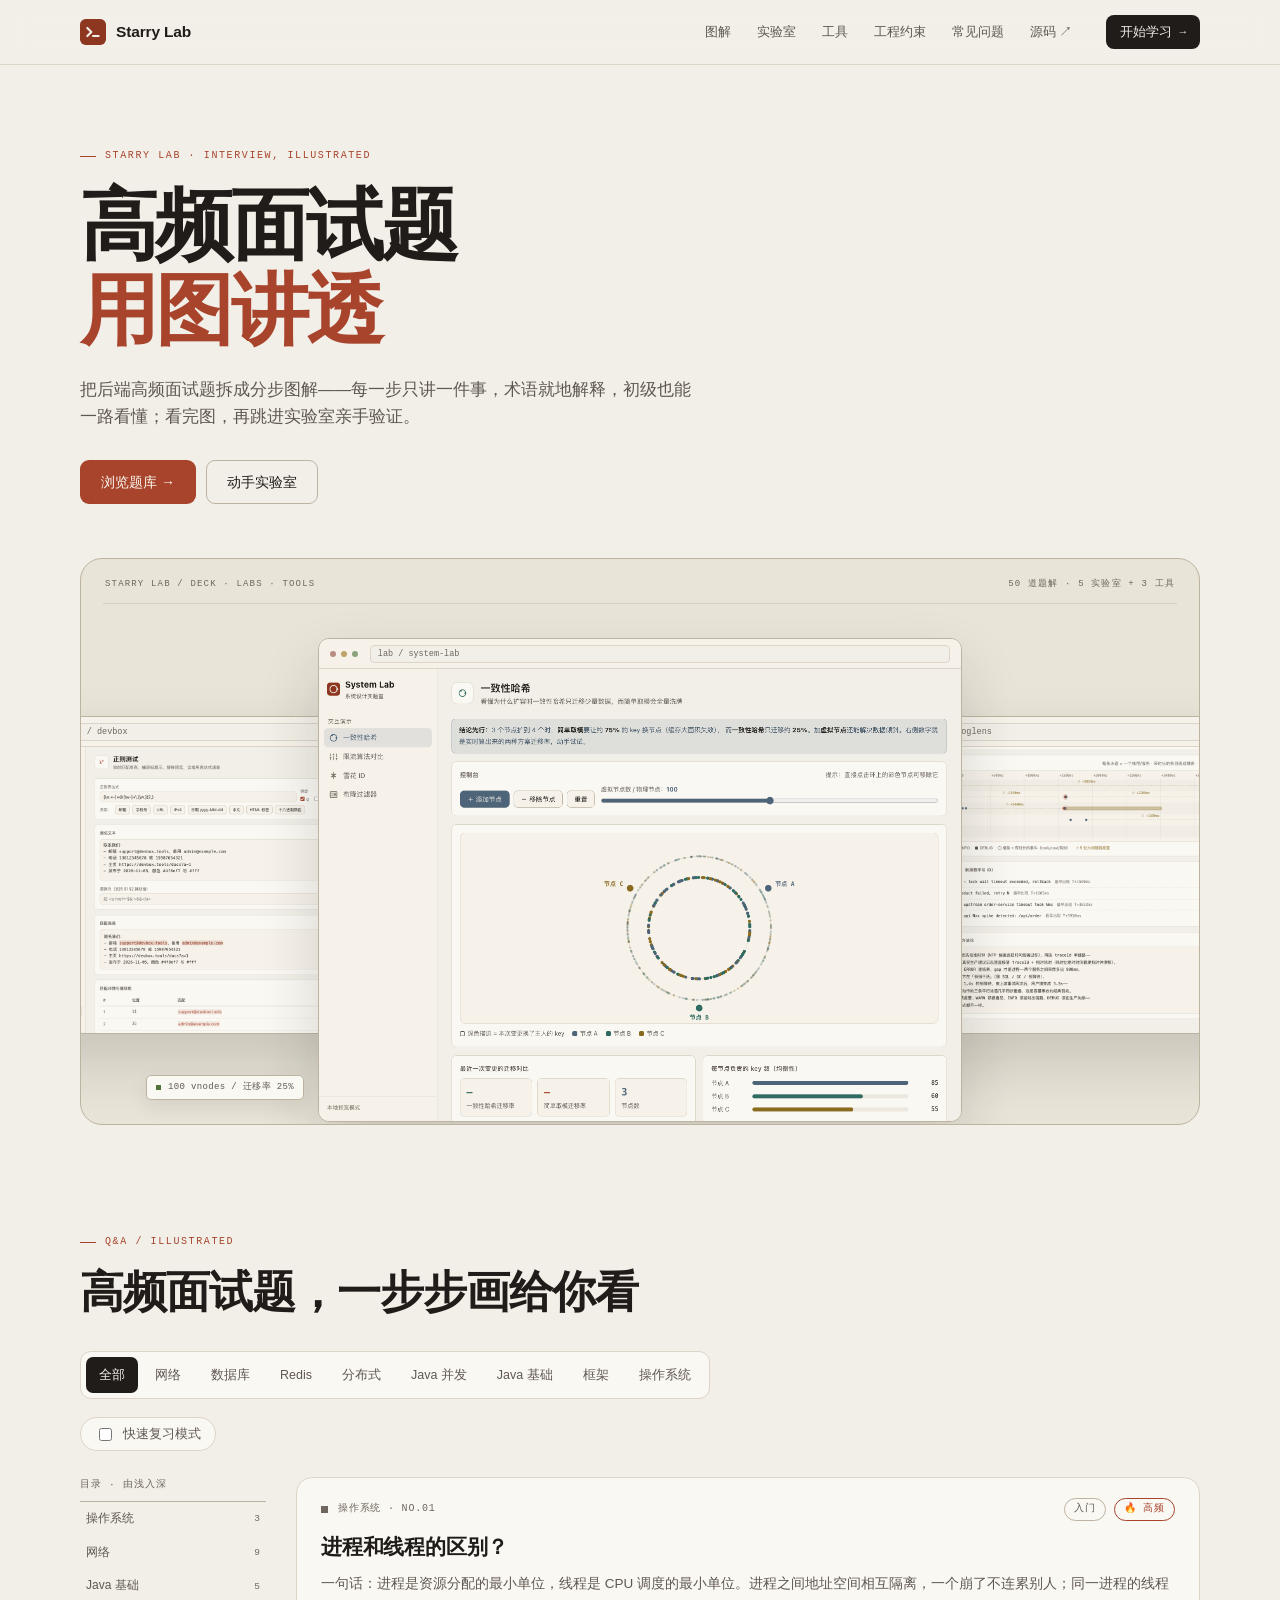
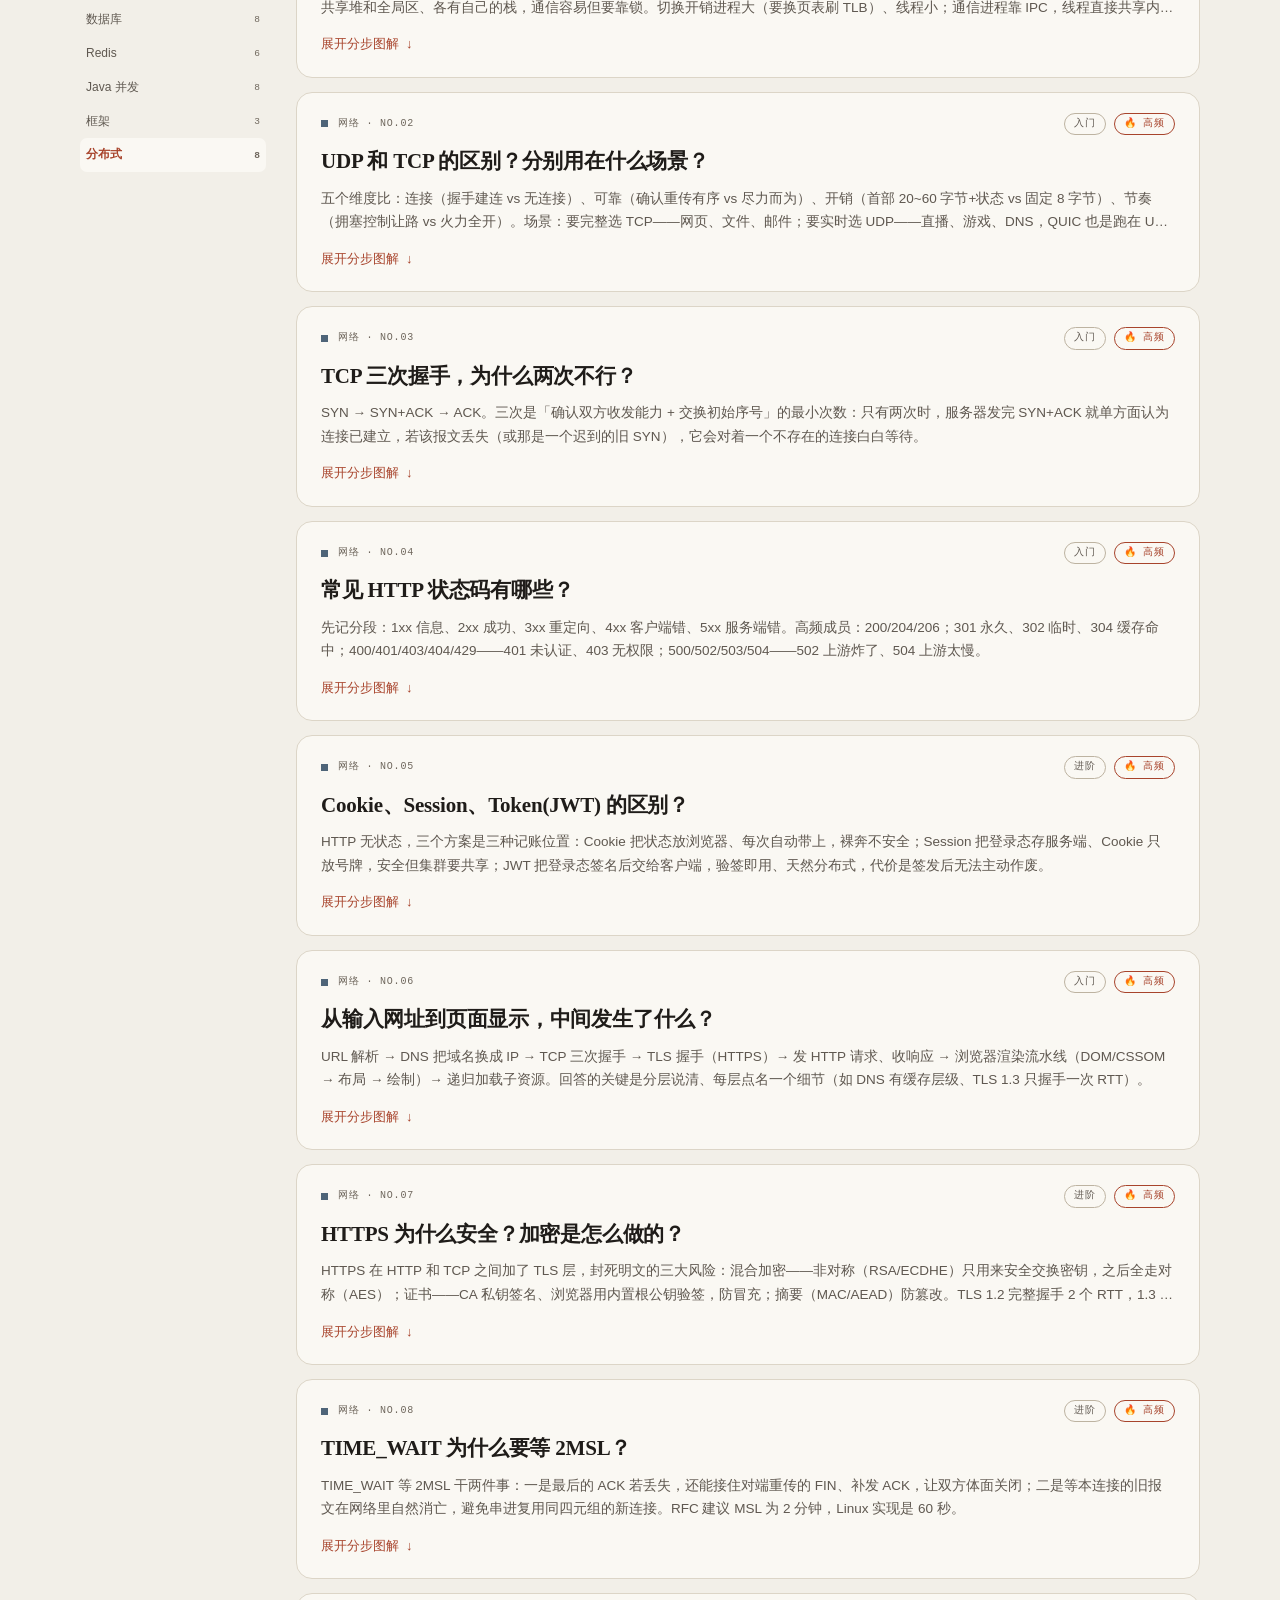
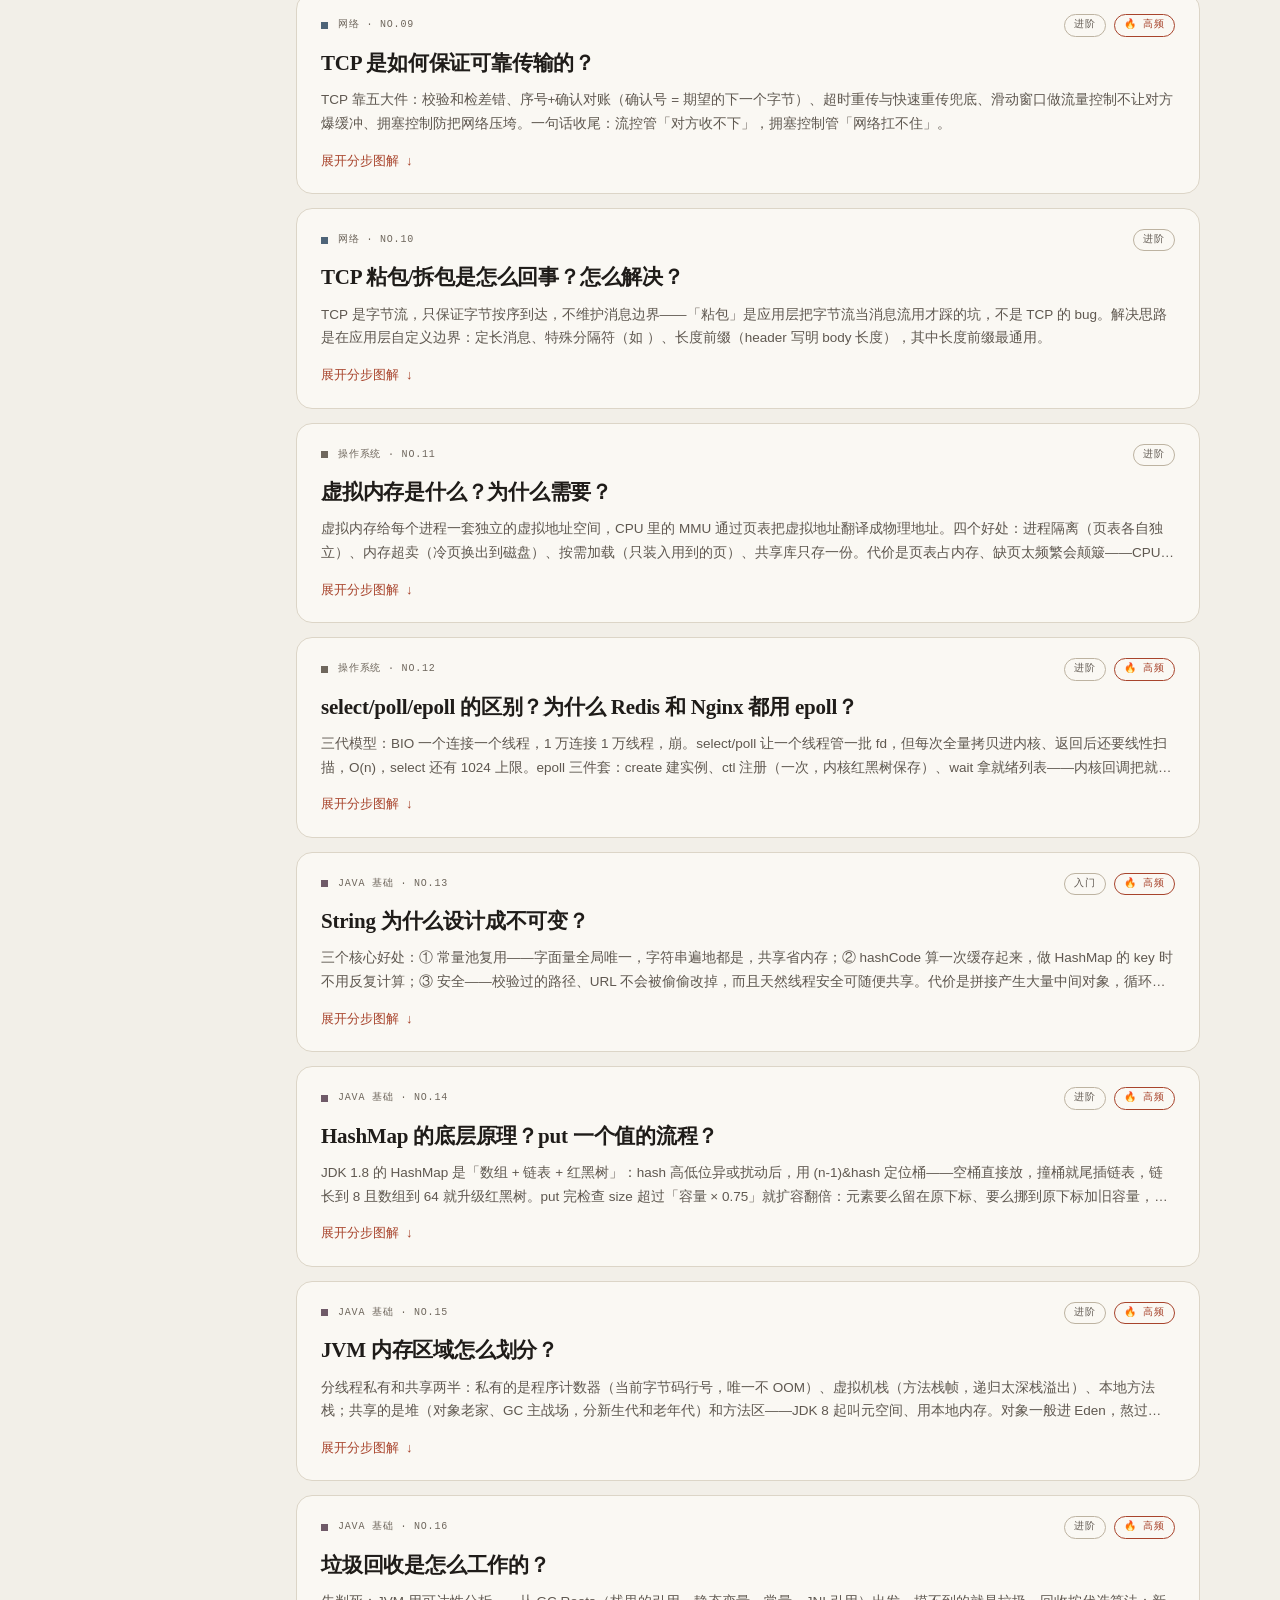
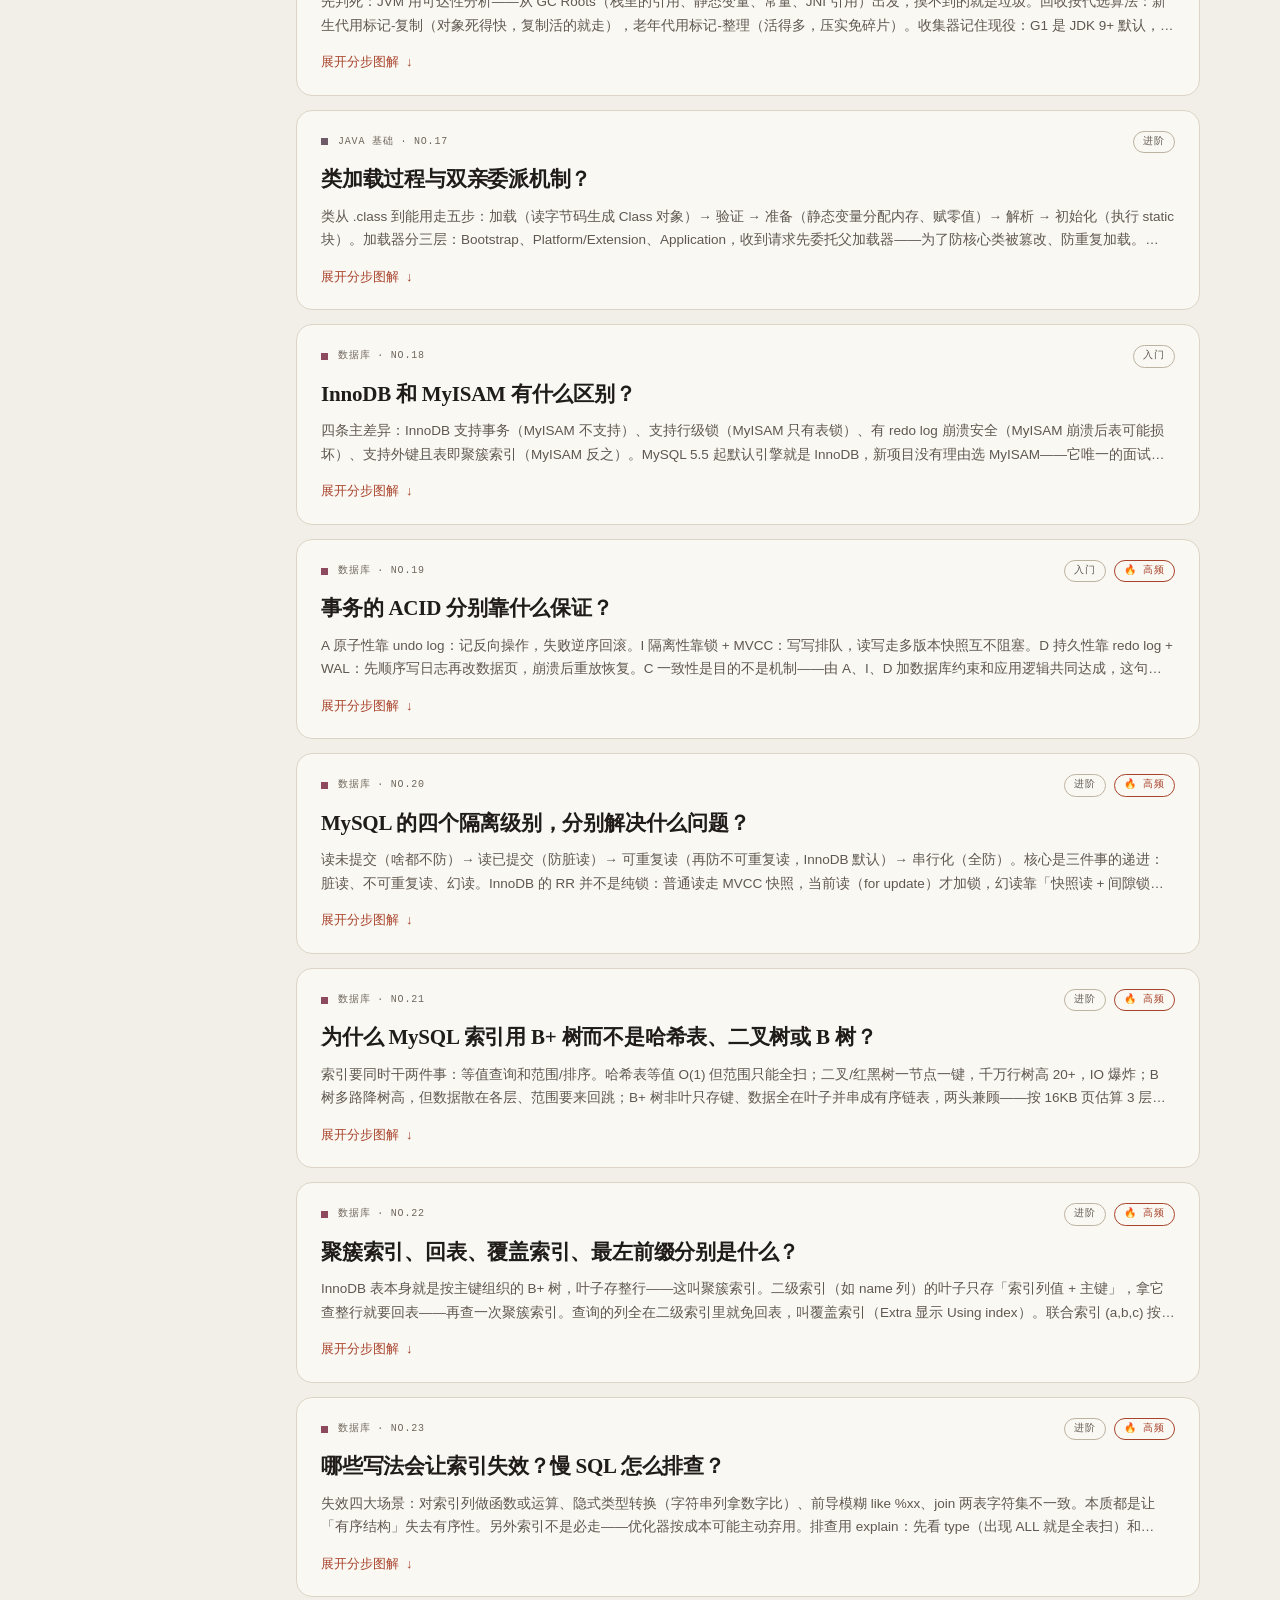
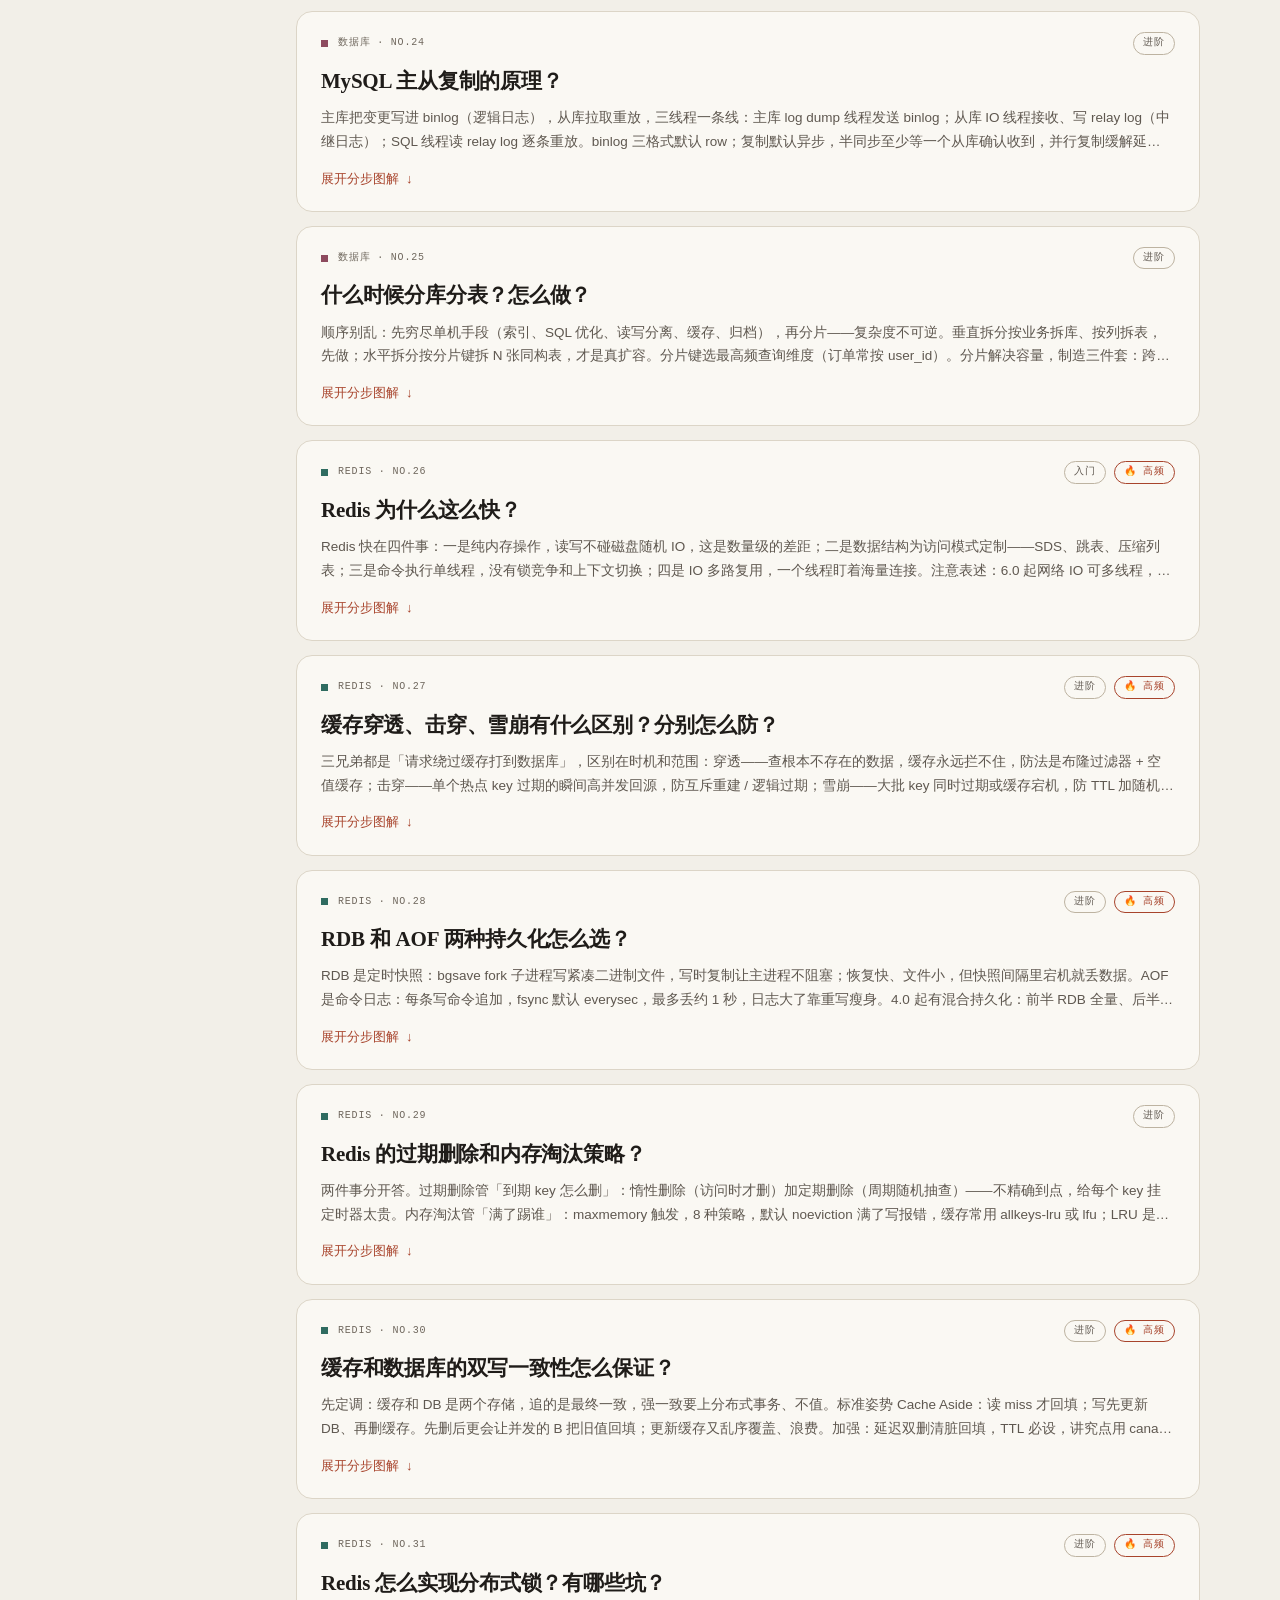
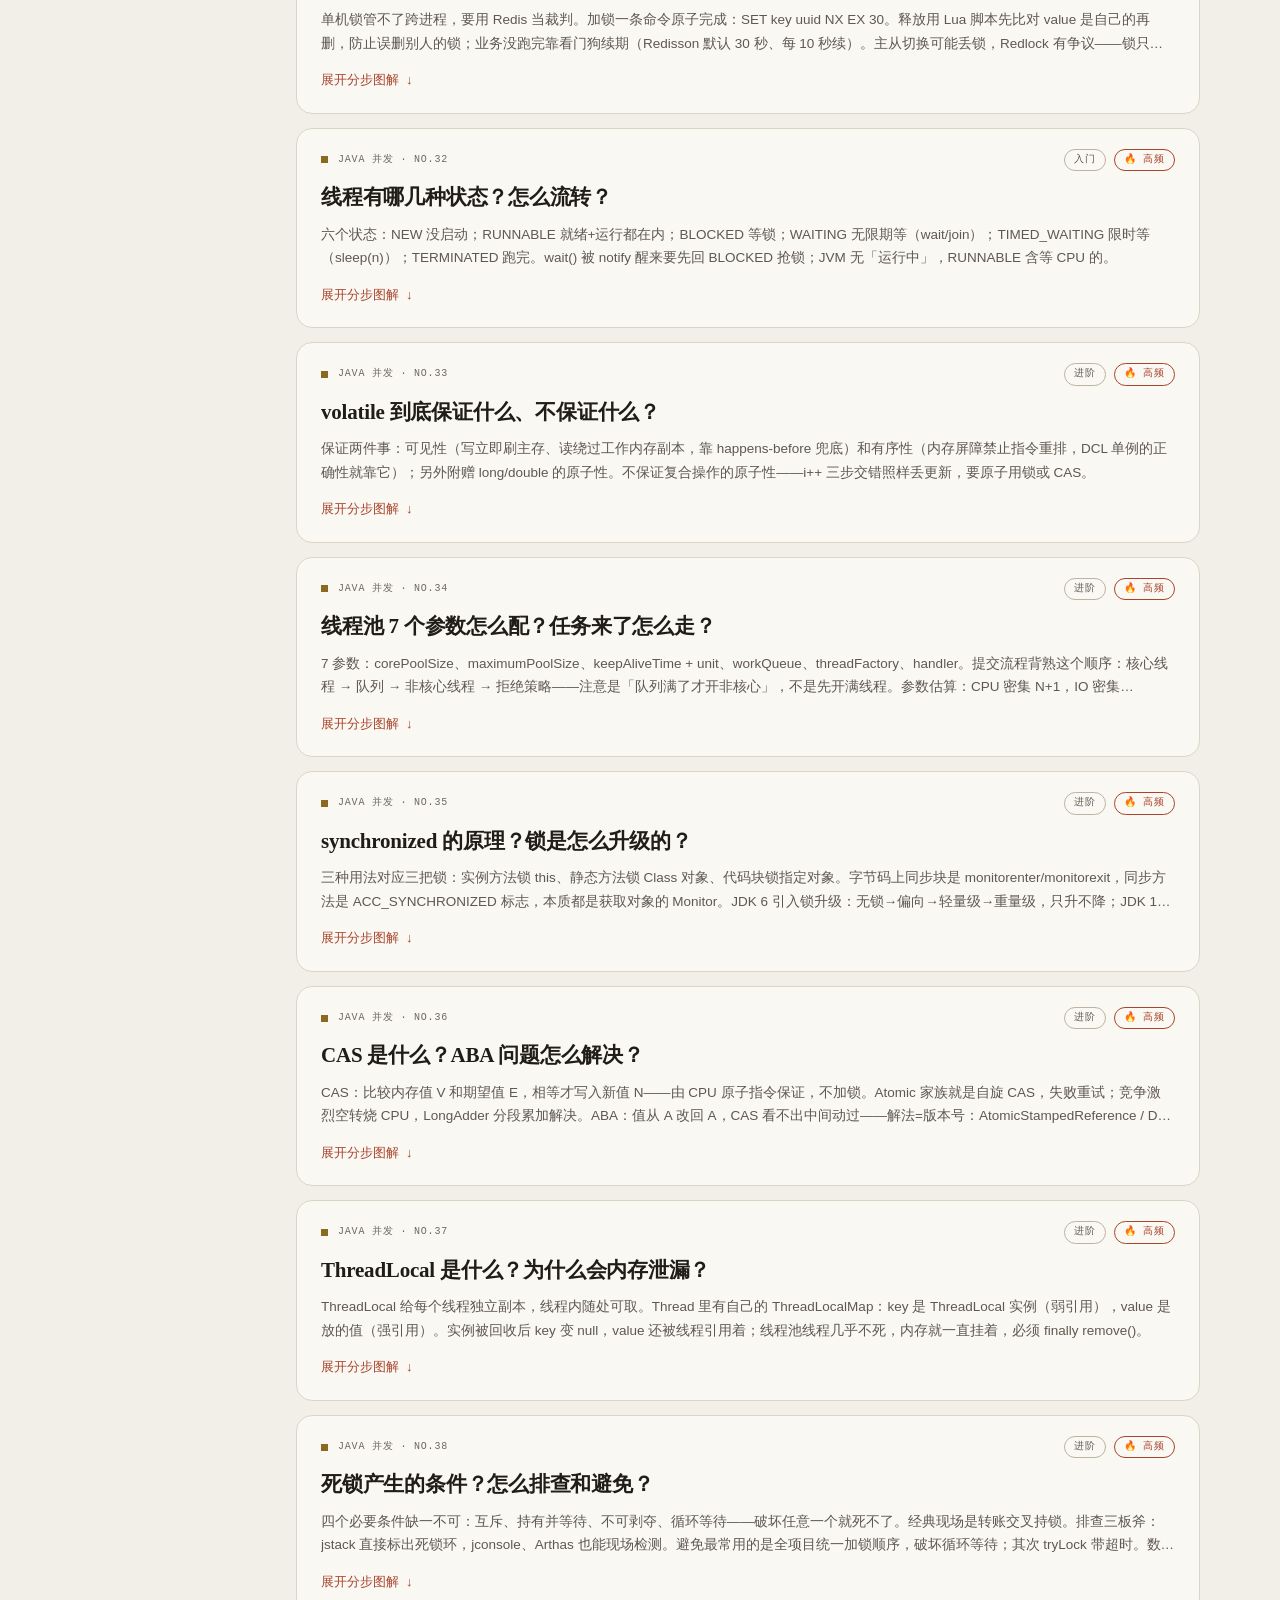
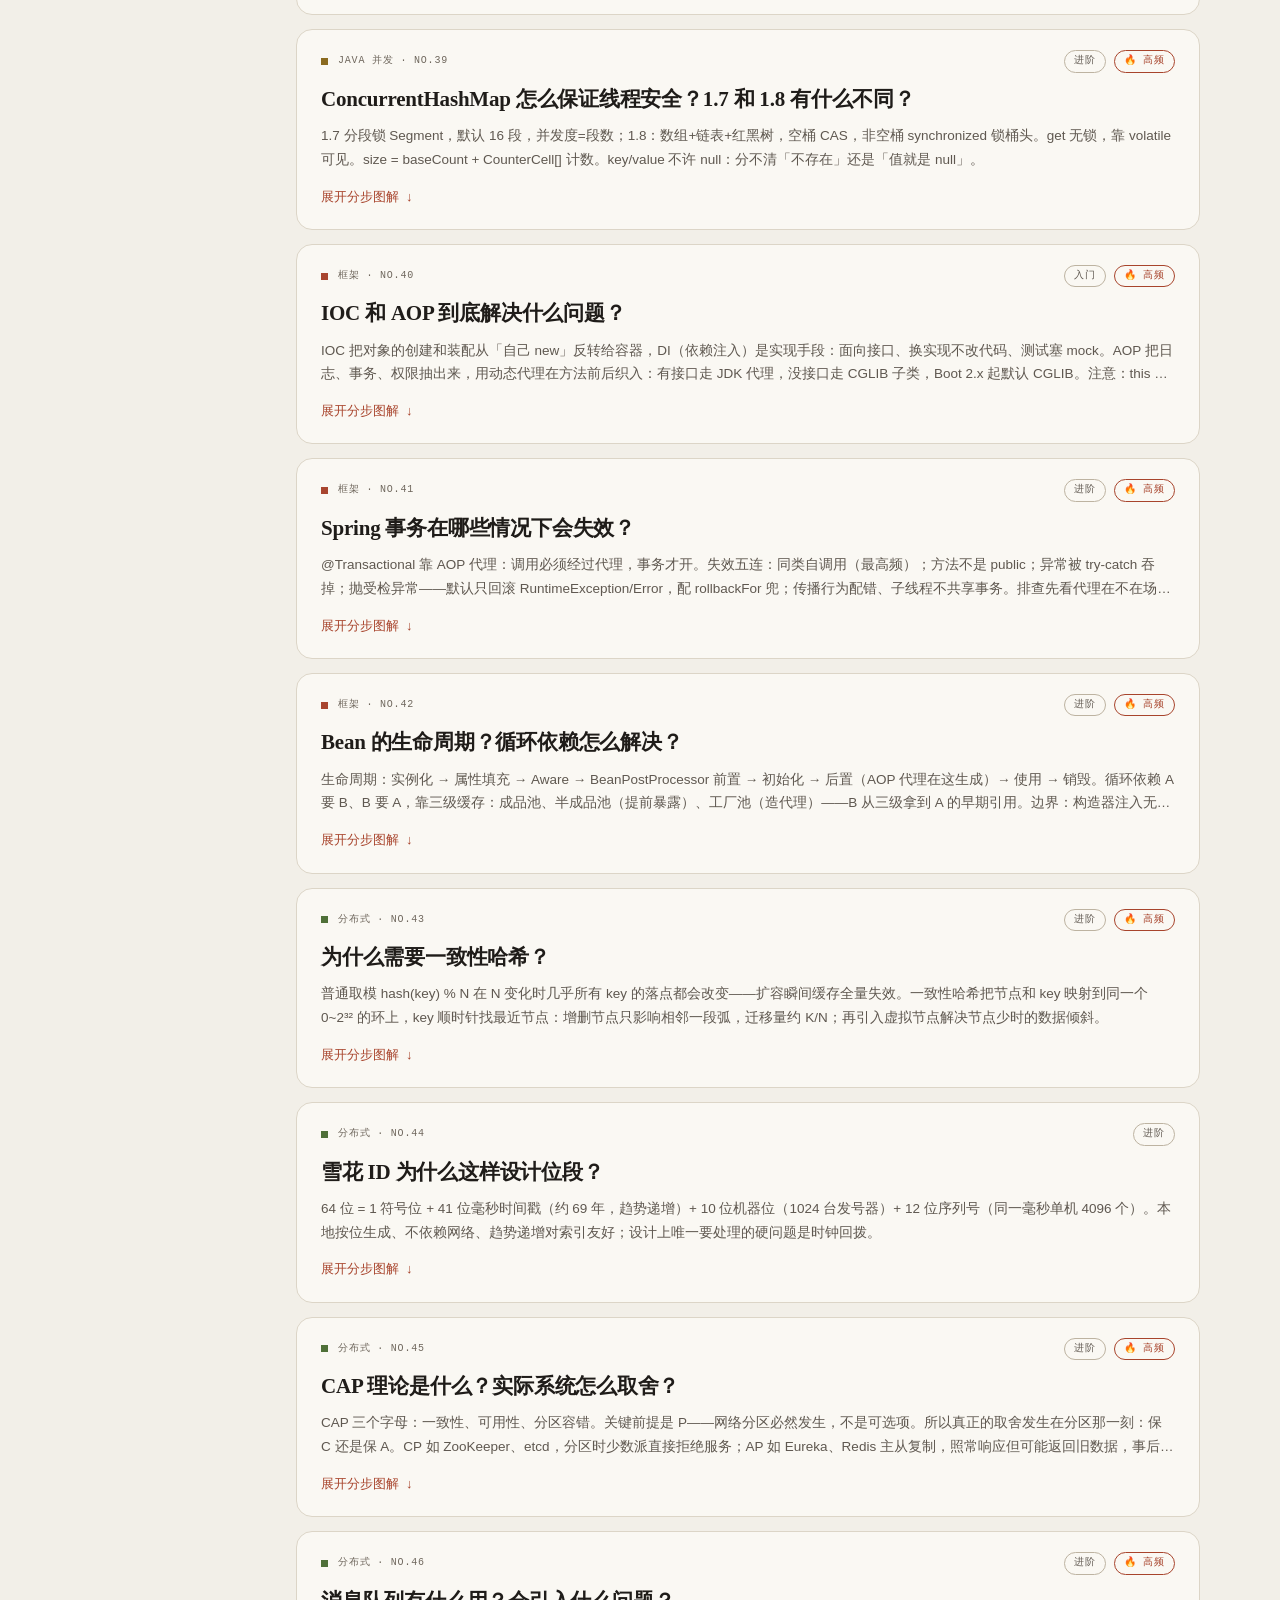
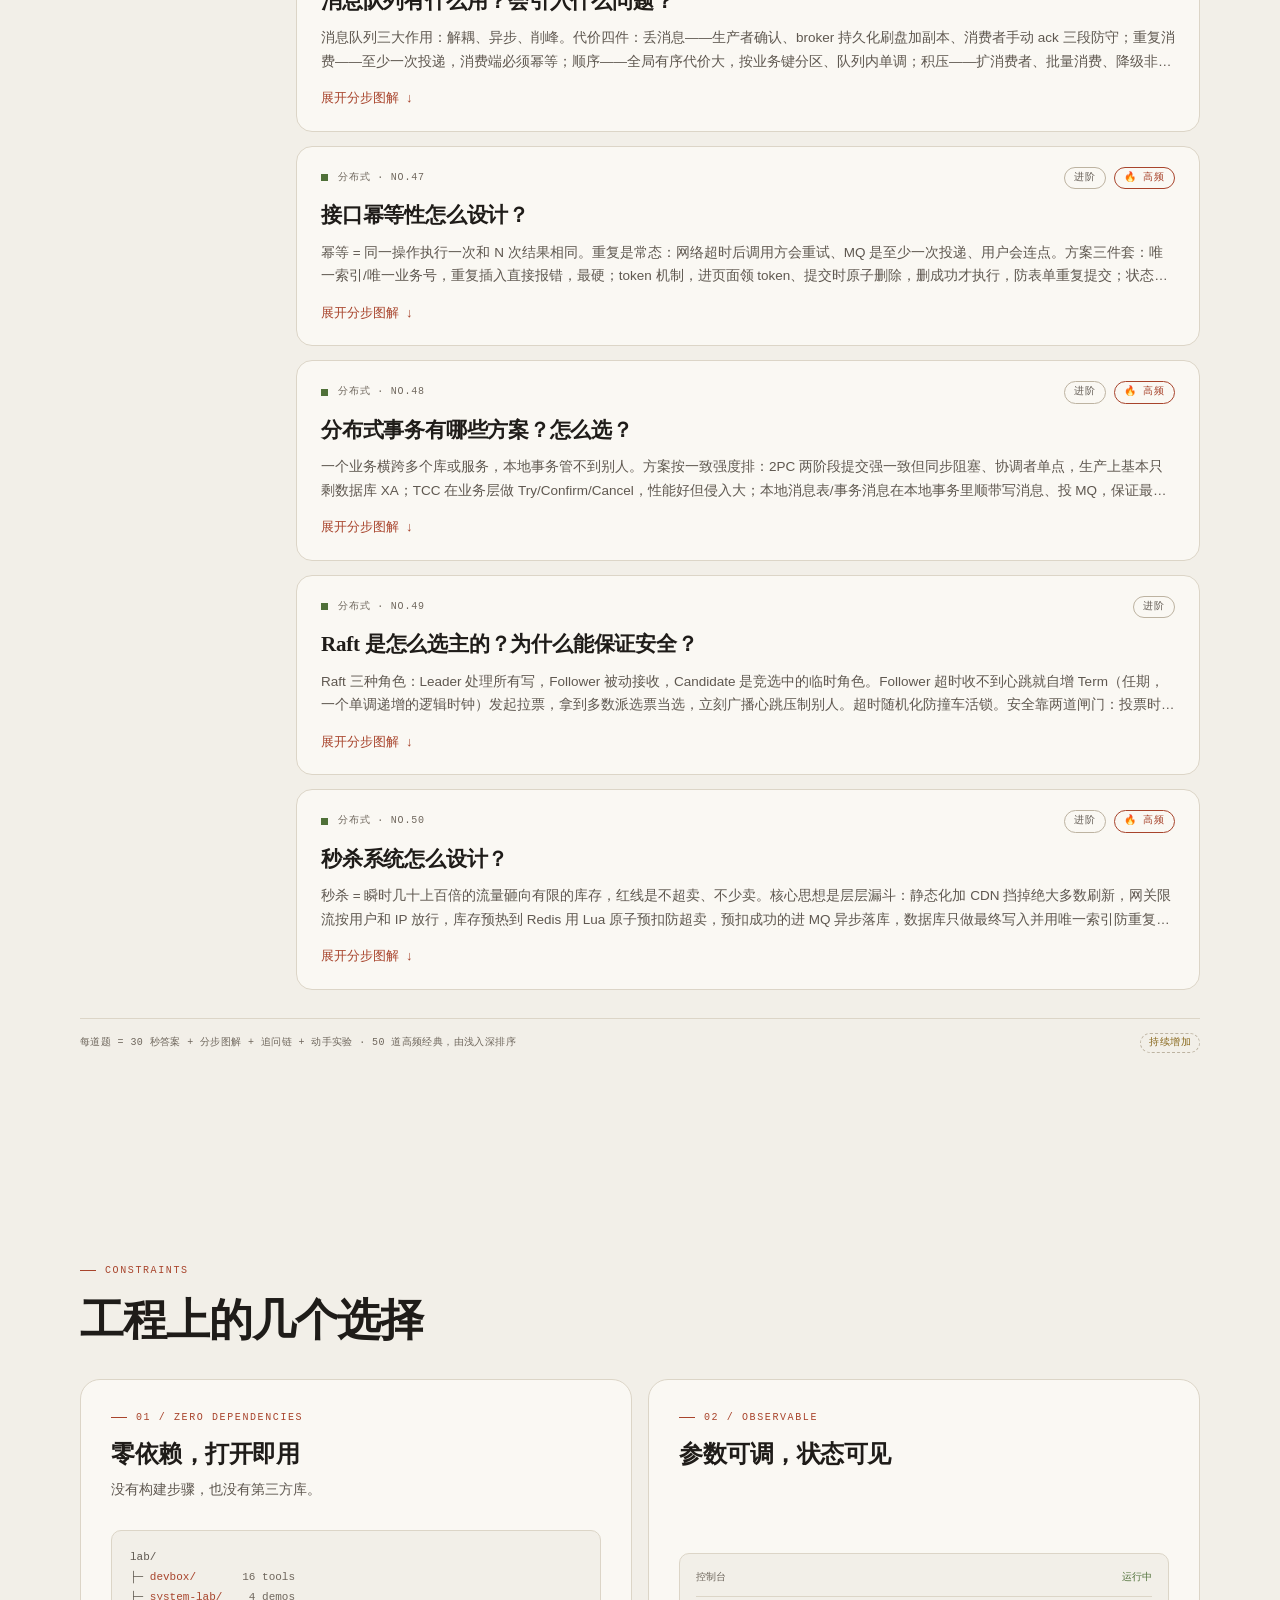
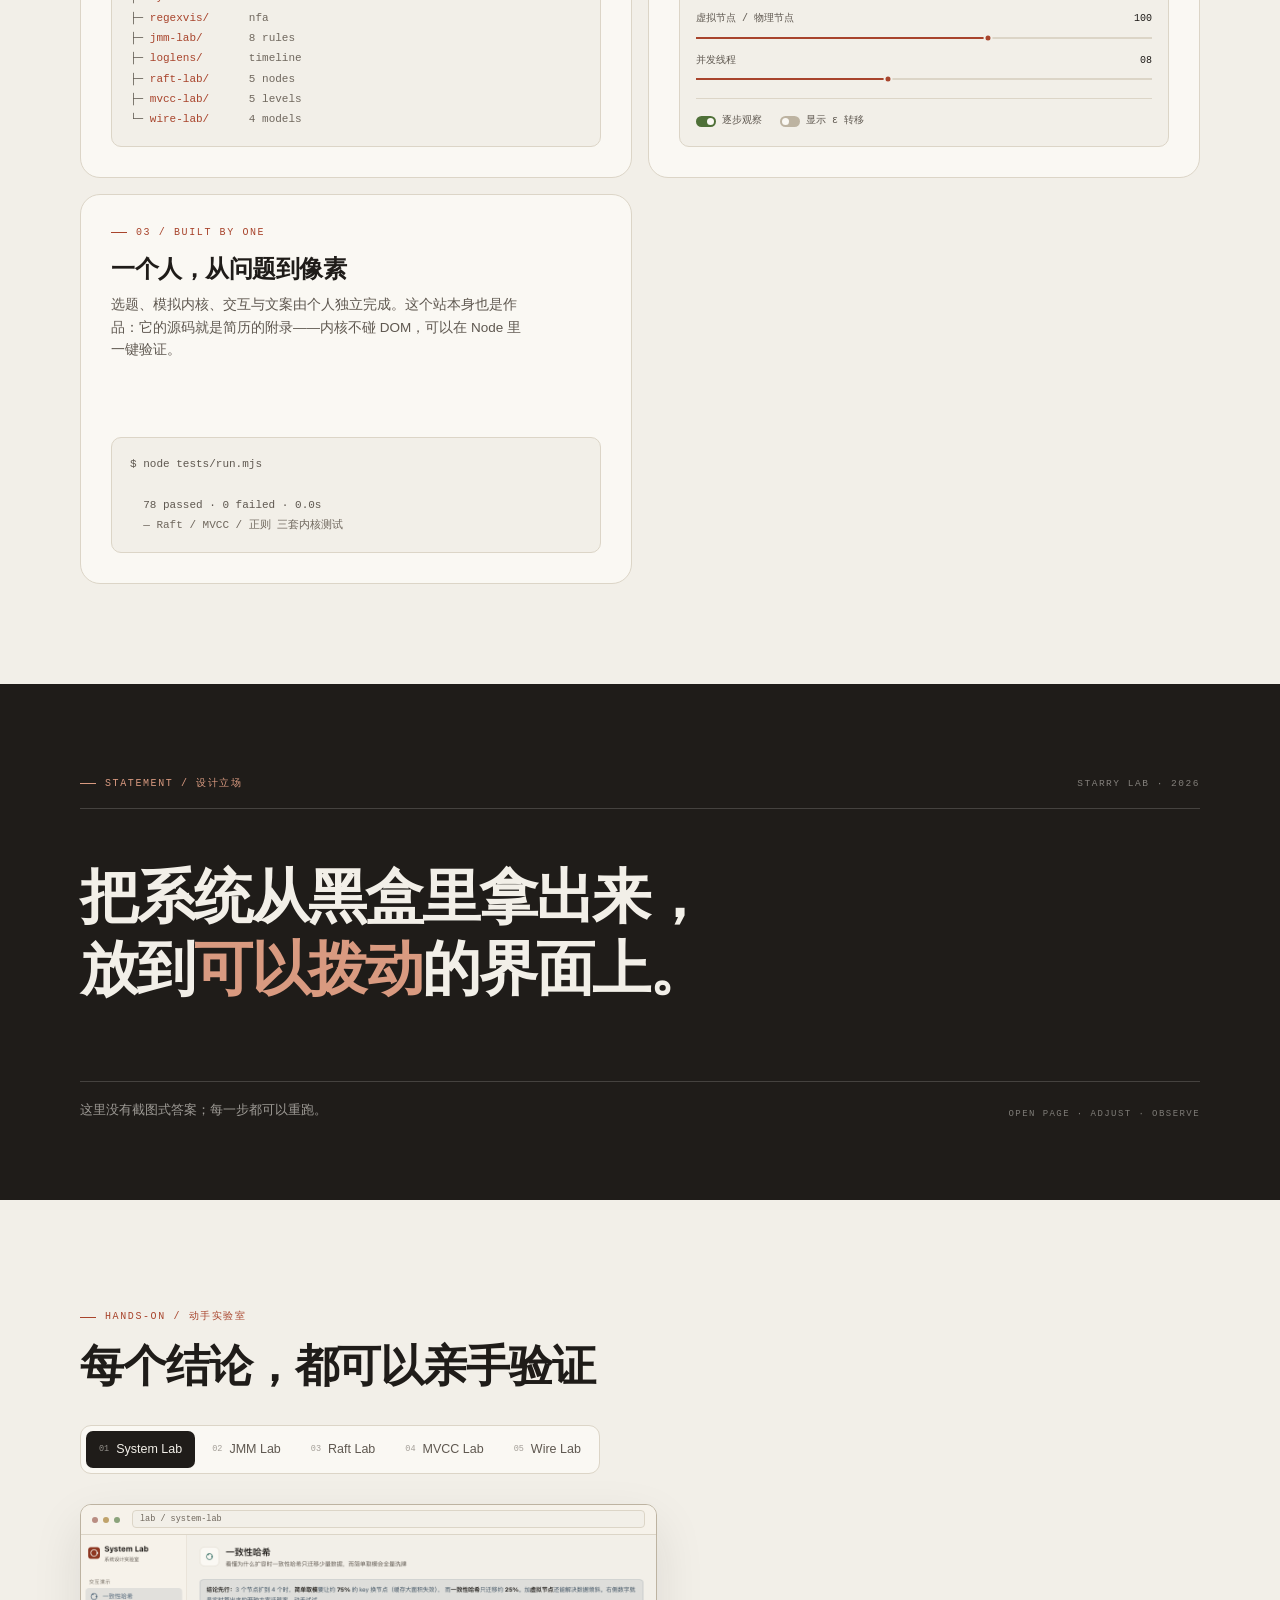
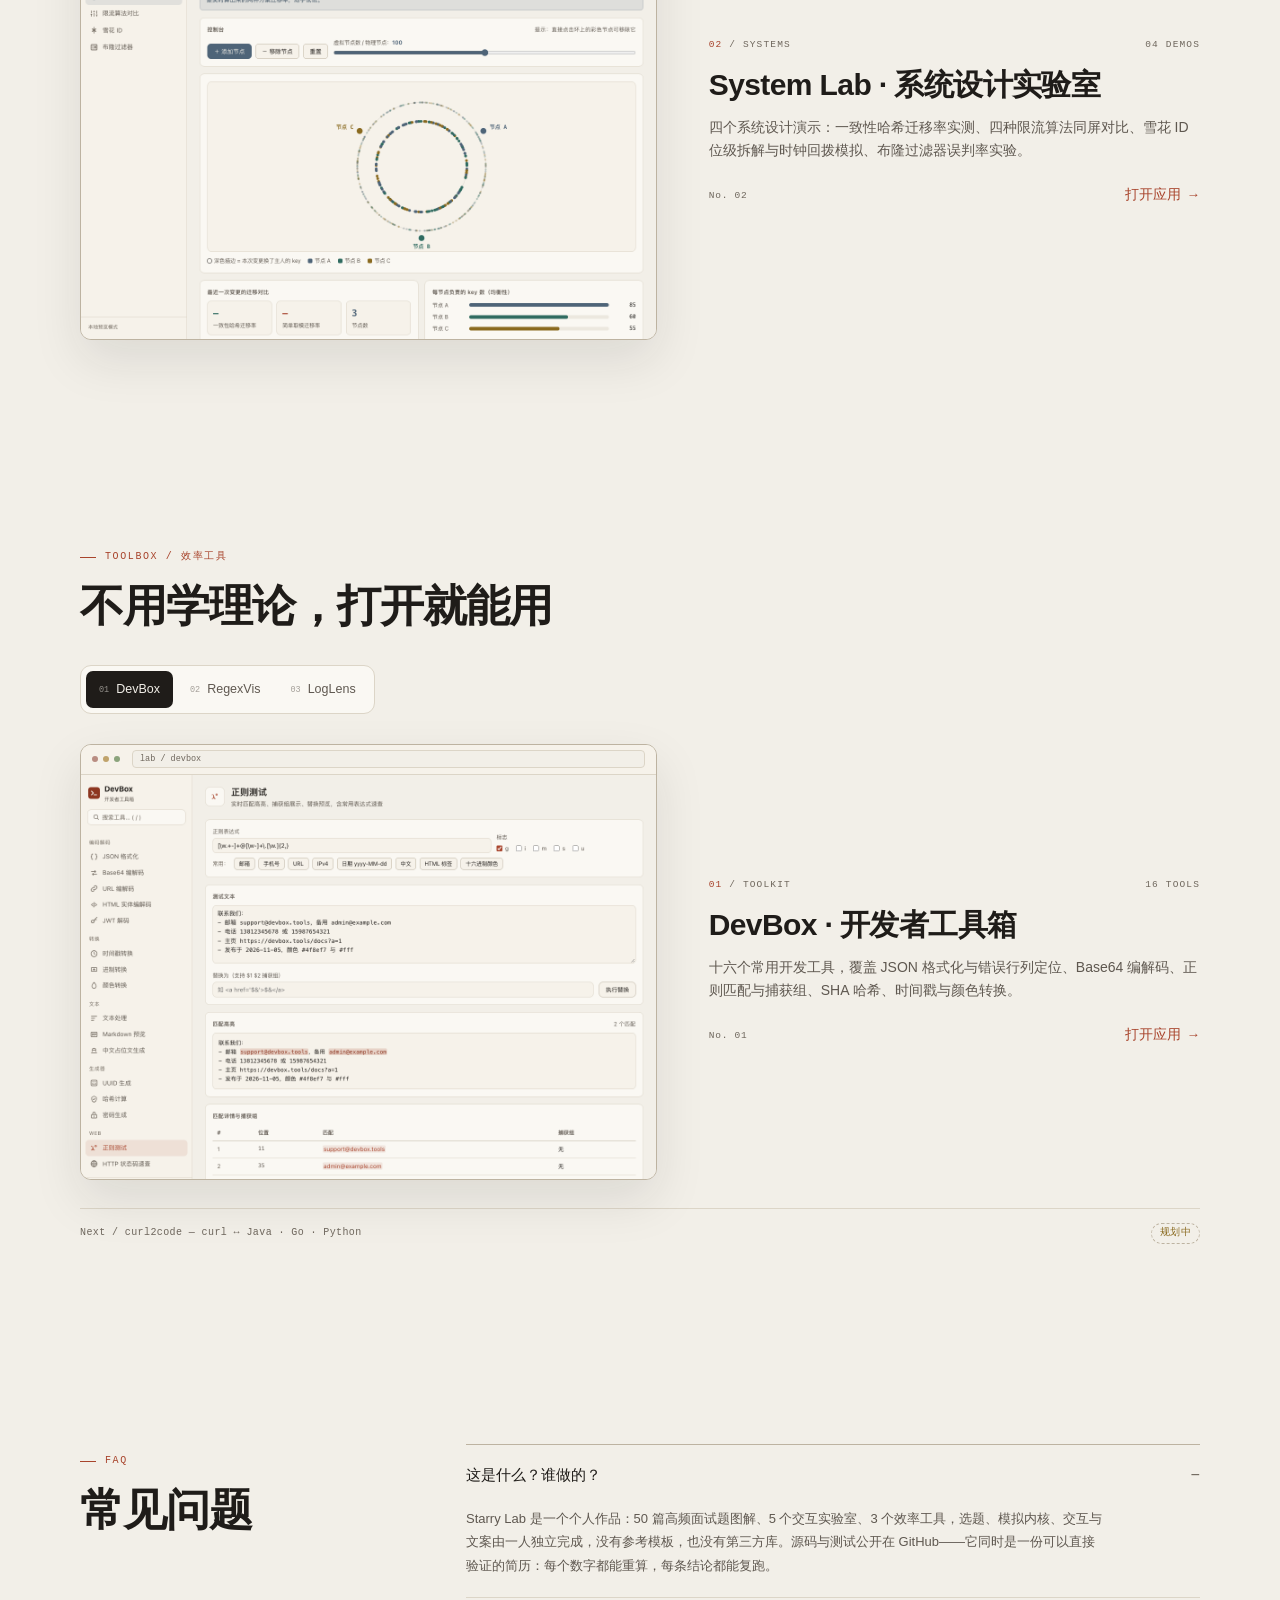
==== commit f12057b9: "内容三类化：题库 → 动手实验室(5) → 效率工具(3)，DevBox/RegexVis/LogLens 归为工具区，展示组件参数化复用" ====
--- a/index.html
+++ b/index.html
@@ -403,6 +403,7 @@
     <nav class="nav-links" aria-label="主导航">
       <a href="#qa">图解</a>
       <a href="#labs">实验室</a>
+      <a href="#tools">工具</a>
       <a href="#constraints">工程约束</a>
       <a href="#faq">常见问题</a>
       <a href="https://github.com/starryknight1231/starryknight1231.github.io" target="_blank" rel="noopener">源码 ↗</a>
@@ -428,8 +429,8 @@
 
       <div class="hero-stage" aria-label="应用界面预览">
         <div class="stage-top">
-          <span>Starry Lab / Labs &amp; Deck</span>
-          <span>8 道题解 · 8 个实验室</span>
+          <span>Starry Lab / Deck · Labs · Tools</span>
+          <span>50 道题解 · 5 实验室 + 3 工具</span>
         </div>
         <div class="stage-canvas">
           <figure class="frame side left">
@@ -572,29 +573,49 @@
         </div>
       </div>
 
-      <div class="tabs" role="tablist" aria-label="模块切换">
-        <button class="tab" role="tab" id="tab-0" aria-controls="module-panel" aria-selected="true"><span class="no">01</span>DevBox</button>
-        <button class="tab" role="tab" id="tab-1" aria-controls="module-panel" aria-selected="false" tabindex="-1"><span class="no">02</span>System Lab</button>
-        <button class="tab" role="tab" id="tab-2" aria-controls="module-panel" aria-selected="false" tabindex="-1"><span class="no">03</span>RegexVis</button>
-        <button class="tab" role="tab" id="tab-3" aria-controls="module-panel" aria-selected="false" tabindex="-1"><span class="no">04</span>JMM Lab</button>
-        <button class="tab" role="tab" id="tab-4" aria-controls="module-panel" aria-selected="false" tabindex="-1"><span class="no">05</span>LogLens</button>
-        <button class="tab" role="tab" id="tab-5" aria-controls="module-panel" aria-selected="false" tabindex="-1"><span class="no">06</span>Raft Lab</button>
-        <button class="tab" role="tab" id="tab-6" aria-controls="module-panel" aria-selected="false" tabindex="-1"><span class="no">07</span>MVCC Lab</button>
-        <button class="tab" role="tab" id="tab-7" aria-controls="module-panel" aria-selected="false" tabindex="-1"><span class="no">08</span>Wire Lab</button>
-      </div>
-
-      <div class="showcase is-in" id="module-panel" role="tabpanel" aria-labelledby="tab-0">
+      <div class="tabs" role="tablist" aria-label="实验室切换" id="labs-tabs"></div>
+
+      <div class="showcase is-in" id="labs-panel" role="tabpanel">
         <div class="frame showcase-frame">
-          <div class="chrome"><span class="dots"><i></i><i></i><i></i></span><span class="addr" id="module-addr">lab / devbox</span></div>
-          <img id="module-shot" src="assets/shots/devbox.png" alt="DevBox 界面" loading="lazy" decoding="async">
+          <div class="chrome"><span class="dots"><i></i><i></i><i></i></span><span class="addr" id="labs-addr">lab / system-lab</span></div>
+          <img id="labs-shot" src="assets/shots/systemlab.png" alt="System Lab 界面" loading="lazy" decoding="async">
         </div>
         <div class="info">
-          <div class="info-no"><span><b id="module-no">01</b> / <span id="module-cat">Toolkit</span></span><span id="module-stat">16 TOOLS</span></div>
-          <h3 id="module-title">DevBox · 开发者工具箱</h3>
-          <p class="desc" id="module-desc">十六个常用开发工具，覆盖 JSON 格式化与错误行列定位、Base64 编解码、正则匹配与捕获组、SHA 哈希、时间戳与颜色转换。</p>
+          <div class="info-no"><span><b id="labs-no">01</b> / <span id="labs-cat">Systems</span></span><span id="labs-stat">04 DEMOS</span></div>
+          <h3 id="labs-title">System Lab · 系统设计实验室</h3>
+          <p class="desc" id="labs-desc">四个系统设计演示：一致性哈希迁移率实测、四种限流算法同屏对比、雪花 ID 位级拆解与时钟回拨模拟、布隆过滤器误判率实验。</p>
           <div class="info-foot">
-            <span class="info-stat" id="module-stat-2">No. 01</span>
-            <a class="info-open" id="module-open" href="apps/devbox/">打开应用 <span>→</span></a>
+            <span class="info-stat" id="labs-stat-2">No. 01</span>
+            <a class="info-open" id="labs-open" href="apps/system-lab/">打开应用 <span>→</span></a>
+          </div>
+        </div>
+      </div>
+    </div>
+  </section>
+
+  <section class="section" id="tools">
+    <div class="container">
+      <div class="section-head">
+        <div>
+          <span class="eyebrow">Toolbox / 效率工具</span>
+          <h2>不用学理论，打开就能用</h2>
+        </div>
+      </div>
+
+      <div class="tabs" role="tablist" aria-label="工具切换" id="tools-tabs"></div>
+
+      <div class="showcase is-in" id="tools-panel" role="tabpanel">
+        <div class="frame showcase-frame">
+          <div class="chrome"><span class="dots"><i></i><i></i><i></i></span><span class="addr" id="tools-addr">lab / devbox</span></div>
+          <img id="tools-shot" src="assets/shots/devbox.png" alt="DevBox 界面" loading="lazy" decoding="async">
+        </div>
+        <div class="info">
+          <div class="info-no"><span><b id="tools-no">01</b> / <span id="tools-cat">Toolkit</span></span><span id="tools-stat">16 TOOLS</span></div>
+          <h3 id="tools-title">DevBox · 开发者工具箱</h3>
+          <p class="desc" id="tools-desc">十六个常用开发工具，覆盖 JSON 格式化与错误行列定位、Base64 编解码、正则匹配与捕获组、SHA 哈希、时间戳与颜色转换。</p>
+          <div class="info-foot">
+            <span class="info-stat" id="tools-stat-2">No. 01</span>
+            <a class="info-open" id="tools-open" href="apps/devbox/">打开应用 <span>→</span></a>
           </div>
         </div>
       </div>
@@ -615,7 +636,7 @@
       <div class="faq-list">
         <details class="faq-item" open>
           <summary>这是什么？谁做的？</summary>
-          <p>Starry Lab 是一个个人作品：50 篇高频面试题图解、8 个交互实验室，选题、模拟内核、交互与文案由一人独立完成，没有参考模板，也没有第三方库。源码与测试公开在 GitHub——它同时是一份可以直接验证的简历：每个数字都能重算，每条结论都能复跑。</p>
+          <p>Starry Lab 是一个个人作品：50 篇高频面试题图解、5 个交互实验室、3 个效率工具，选题、模拟内核、交互与文案由一人独立完成，没有参考模板，也没有第三方库。源码与测试公开在 GitHub——它同时是一份可以直接验证的简历：每个数字都能重算，每条结论都能复跑。</p>
         </details>
         <details class="faq-item">
           <summary>零基础能看懂吗？</summary>
@@ -665,20 +686,21 @@
         <p>用运行结果说话。</p>
       </div>
       <div class="foot-col">
-        <h4>模块</h4>
-        <a href="apps/devbox/">DevBox</a>
+        <h4>实验室与工具</h4>
         <a href="apps/system-lab/">System Lab</a>
-        <a href="apps/regexvis/">RegexVis</a>
         <a href="apps/jmm-lab/">JMM Lab</a>
-        <a href="apps/loglens/">LogLens</a>
         <a href="apps/raft-lab/">Raft Lab</a>
         <a href="apps/mvcc-lab/">MVCC Lab</a>
         <a href="apps/wire-lab/">Wire Lab</a>
+        <a href="apps/devbox/">DevBox</a>
+        <a href="apps/regexvis/">RegexVis</a>
+        <a href="apps/loglens/">LogLens</a>
       </div>
       <div class="foot-col">
         <h4>索引</h4>
         <a href="#qa">题库图解</a>
         <a href="#labs">动手实验室</a>
+        <a href="#tools">效率工具</a>
         <a href="#constraints">工程约束</a>
         <a href="#faq">常见问题</a>
       </div>
@@ -707,102 +729,102 @@
 <script>
   const MODULES = [
     {
-      no: '01', cat: 'Toolkit', name: 'DevBox · 开发者工具箱',
+      no: '01', group: 'tool', cat: 'Toolkit', name: 'DevBox · 开发者工具箱',
       addr: 'lab / devbox', img: 'assets/shots/devbox.png', href: 'apps/devbox/',
       desc: '十六个常用开发工具，覆盖 JSON 格式化与错误行列定位、Base64 编解码、正则匹配与捕获组、SHA 哈希、时间戳与颜色转换。',
       stat: '16 TOOLS'
     },
     {
-      no: '02', cat: 'Systems', name: 'System Lab · 系统设计实验室',
+      no: '02', group: 'lab', cat: 'Systems', name: 'System Lab · 系统设计实验室',
       addr: 'lab / system-lab', img: 'assets/shots/systemlab.png', href: 'apps/system-lab/',
       desc: '四个系统设计演示：一致性哈希迁移率实测、四种限流算法同屏对比、雪花 ID 位级拆解与时钟回拨模拟、布隆过滤器误判率实验。',
       stat: '04 DEMOS'
     },
     {
-      no: '03', cat: 'Regex', name: 'RegexVis · 正则可视化',
+      no: '03', group: 'tool', cat: 'Regex', name: 'RegexVis · 正则可视化',
       addr: 'lab / regexvis', img: 'assets/shots/regexvis.png', href: 'apps/regexvis/',
       desc: '把正则表达式拆成逐段说明，绘制 Thompson NFA 状态机图，并以逐字符动画演示 ε-闭包与贪婪、懒惰分支的走向。',
       stat: 'NFA / CANVAS'
     },
     {
-      no: '04', cat: 'Concurrency', name: 'JMM Lab · Java 并发实验室',
+      no: '04', group: 'lab', cat: 'Concurrency', name: 'JMM Lab · Java 并发实验室',
       addr: 'lab / jmm-lab', img: 'assets/shots/jmm.png', href: 'apps/jmm-lab/',
       desc: 'Java 内存模型的交互演示：八条 happens-before 规则图解、volatile 可见性动画、二十万次交错重排实验、线程状态机与 DCL 单例推演。',
       stat: '08 RULES'
     },
     {
-      no: '05', cat: 'Logs', name: 'LogLens · 日志时间线分析器',
+      no: '05', group: 'tool', cat: 'Logs', name: 'LogLens · 日志时间线分析器',
       addr: 'lab / loglens', img: 'assets/shots/loglens.png', href: 'apps/loglens/',
       desc: '面向分布式日志的时间线分析：识别三种时间戳格式，按线程与服务分泳道渲染瀑布图，标记可疑 gap，并按模板聚类 ERROR 日志。',
       stat: '03 FORMATS'
     },
     {
-      no: '06', cat: 'Consensus', name: 'Raft Lab · 共识协议实验室',
+      no: '06', group: 'lab', cat: 'Consensus', name: 'Raft Lab · 共识协议实验室',
       addr: 'lab / raft-lab', img: 'assets/shots/raft.png', href: 'apps/raft-lab/',
       desc: '事件驱动的 Raft 模型：随机选举超时与固定超时的活锁对照、日志复制到提交的多数派计数、可以关掉的两条安全规则、分区之后哪一侧还能写。',
       stat: '04 DEMOS'
     },
     {
-      no: '07', cat: 'Transactions', name: 'MVCC Lab · 事务隔离实验室',
+      no: '07', group: 'lab', cat: 'Transactions', name: 'MVCC Lab · 事务隔离实验室',
       addr: 'lab / mvcc-lab', img: 'assets/shots/mvcc.png', href: 'apps/mvcc-lab/',
       desc: '隔离级别的真实语义：PG 快照可见性逐步判定、脏读 / 不可重复读 / 幻读 / 丢失更新由引擎按执行历史判出、写偏斜的三种堵法、优先图环检测。',
       stat: '05 LEVELS'
     },
     {
-      no: '08', cat: 'Network', name: 'Wire Lab · 网络传输实验室',
+      no: '08', group: 'lab', cat: 'Network', name: 'Wire Lab · 网络传输实验室',
       addr: 'lab / wire-lab', img: 'assets/shots/wire.png', href: 'apps/wire-lab/',
       desc: '传输层与应用层的时序仿真：TCP 握手与挥手的序号 / ACK 实时推导、逐 RTT 的 cwnd 曲线、五种投递模型的页面加载对比、TLS 各版本的握手轮次与首字节时间。',
       stat: '04 MODELS'
     }
   ];
 
-  const tabs = [...document.querySelectorAll('#labs .tab')];
-  const panel = document.getElementById('module-panel');
-  const shot = document.getElementById('module-shot');
-  const addr = document.getElementById('module-addr');
-  const noEl = document.getElementById('module-no');
-  const catEl = document.getElementById('module-cat');
-  const titleEl = document.getElementById('module-title');
-  const descEl = document.getElementById('module-desc');
-  const statEl = document.getElementById('module-stat');
-  const stat2El = document.getElementById('module-stat-2');
-  const openEl = document.getElementById('module-open');
-
   MODULES.forEach(m => { const img = new Image(); img.src = m.img; });
 
-  function render(i, focusTab) {
-    const m = MODULES[i];
-    tabs.forEach((t, j) => {
-      t.setAttribute('aria-selected', String(i === j));
-      t.tabIndex = i === j ? 0 : -1;
+  /* 展示组件：实验室 / 工具 两组共用同一套渲染逻辑 */
+  function makeShowcase(prefix, group) {
+    const list = MODULES.filter(m => m.group === group);
+    const tabsEl = document.getElementById(prefix + '-tabs');
+    const panel = document.getElementById(prefix + '-panel');
+    tabsEl.innerHTML = list.map((m, i) =>
+      `<button class="tab" role="tab" id="${prefix}-tab-${i}" aria-controls="${prefix}-panel" aria-selected="${i === 0}"><span class="no">${String(i + 1).padStart(2, '0')}</span>${m.name.split(' ·')[0]}</button>`).join('');
+    const tabs = [...tabsEl.querySelectorAll('.tab')];
+
+    function render(i, focusTab) {
+      const m = list[i];
+      tabs.forEach((t, j) => {
+        t.setAttribute('aria-selected', String(i === j));
+        t.tabIndex = i === j ? 0 : -1;
+      });
+      if (focusTab) tabs[i].focus();
+      panel.setAttribute('aria-labelledby', prefix + '-tab-' + i);
+      const shot = document.getElementById(prefix + '-shot');
+      shot.src = m.img;
+      shot.alt = m.name + ' 界面';
+      document.getElementById(prefix + '-addr').textContent = m.addr;
+      document.getElementById(prefix + '-no').textContent = m.no;
+      document.getElementById(prefix + '-cat').textContent = m.cat;
+      document.getElementById(prefix + '-title').textContent = m.name;
+      document.getElementById(prefix + '-desc').textContent = m.desc;
+      document.getElementById(prefix + '-stat').textContent = m.stat;
+      document.getElementById(prefix + '-stat-2').textContent = 'No. ' + m.no;
+      document.getElementById(prefix + '-open').href = m.href;
+      panel.classList.remove('is-in');
+      void panel.offsetWidth;
+      panel.classList.add('is-in');
+    }
+
+    tabs.forEach((tab, i) => {
+      tab.addEventListener('click', () => render(i));
+      tab.addEventListener('keydown', e => {
+        if (e.key !== 'ArrowRight' && e.key !== 'ArrowLeft') return;
+        e.preventDefault();
+        render((i + (e.key === 'ArrowRight' ? 1 : list.length - 1)) % list.length, true);
+      });
     });
-    if (focusTab) tabs[i].focus();
-    panel.setAttribute('aria-labelledby', 'tab-' + i);
-    shot.src = m.img;
-    shot.alt = m.name + ' 界面';
-    addr.textContent = m.addr;
-    noEl.textContent = m.no;
-    catEl.textContent = m.cat;
-    titleEl.textContent = m.name;
-    descEl.textContent = m.desc;
-    statEl.textContent = m.stat;
-    stat2El.textContent = 'No. ' + m.no;
-    openEl.href = m.href;
-    panel.classList.remove('is-in');
-    void panel.offsetWidth;
-    panel.classList.add('is-in');
-  }
-
-  tabs.forEach((tab, i) => {
-    tab.addEventListener('click', () => render(i));
-    tab.addEventListener('keydown', e => {
-      if (e.key !== 'ArrowRight' && e.key !== 'ArrowLeft') return;
-      e.preventDefault();
-      const next = (i + (e.key === 'ArrowRight' ? 1 : MODULES.length - 1)) % MODULES.length;
-      render(next, true);
-    });
-  });
-  render(0);
+    render(0);
+  }
+  makeShowcase('labs', 'lab');
+  makeShowcase('tools', 'tool');
 
   /* ---------- 题库图解 ---------- */
   const CAT_COLORS = {
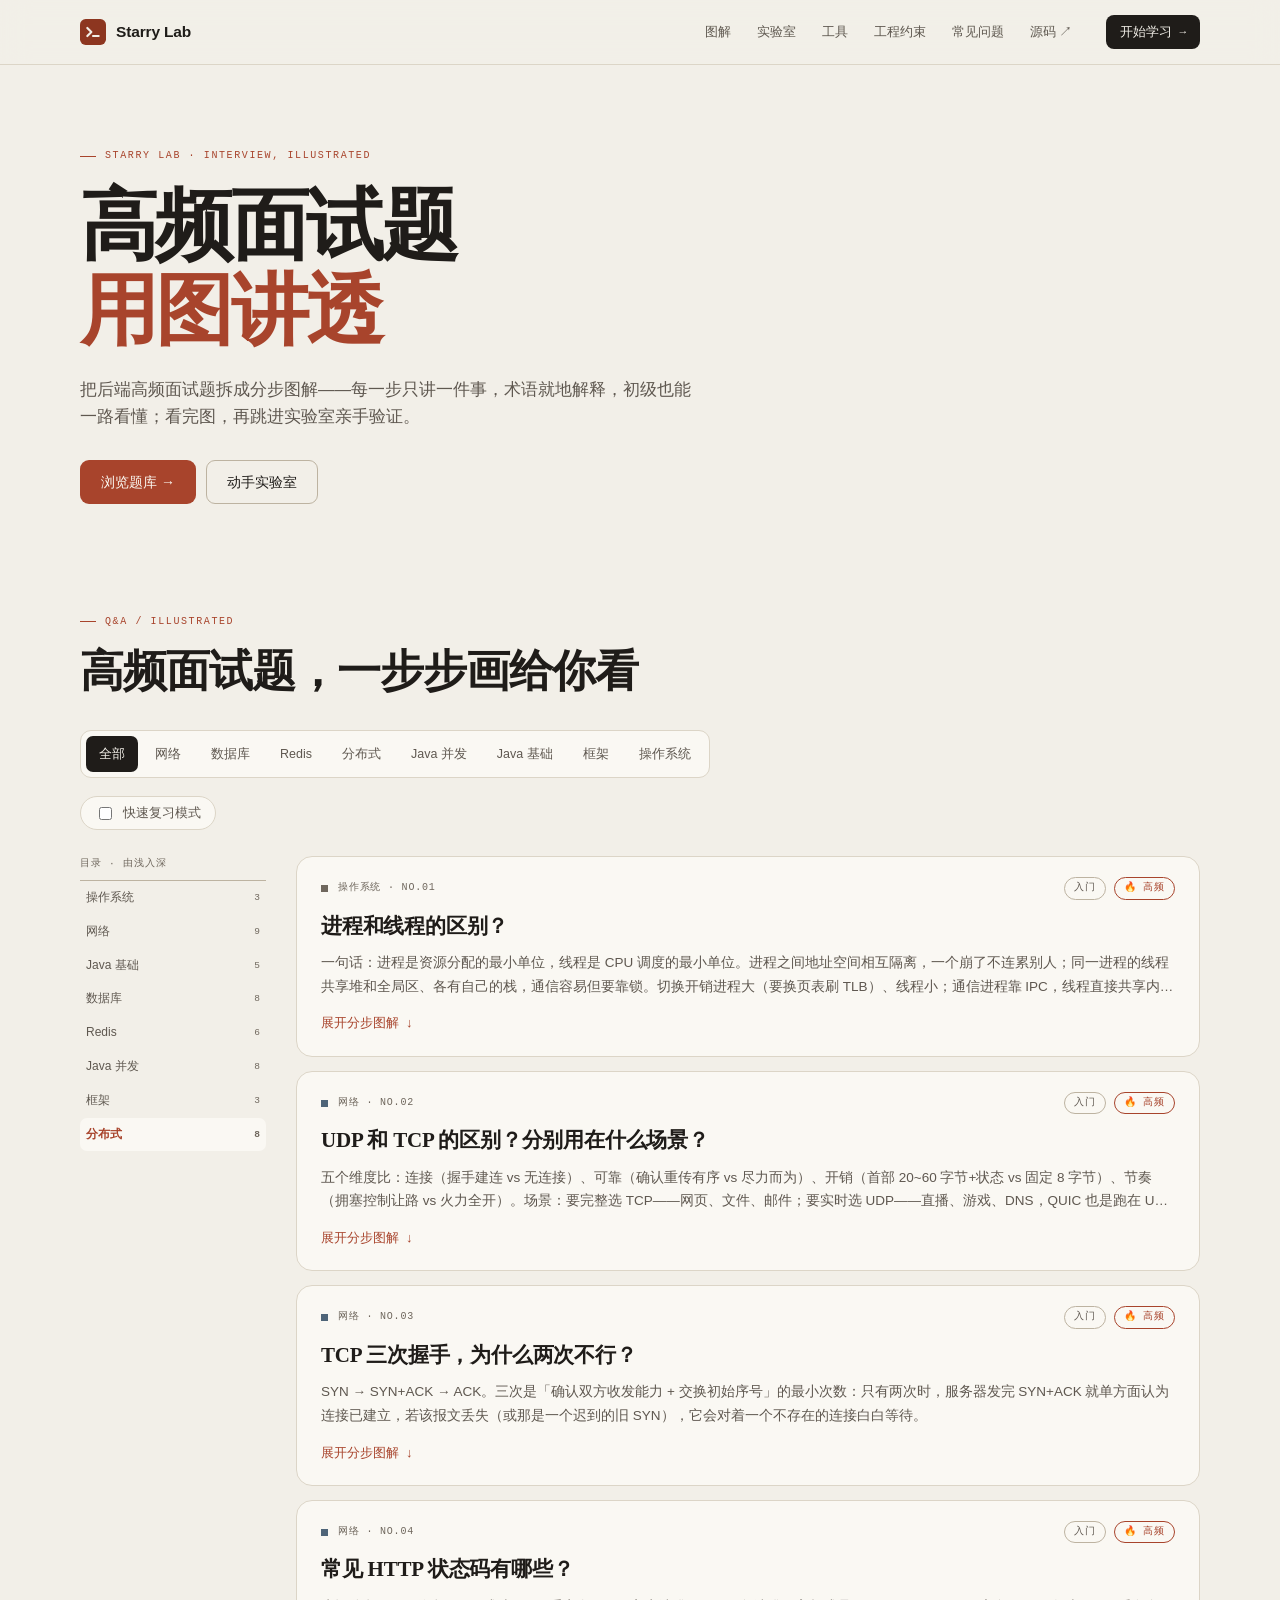
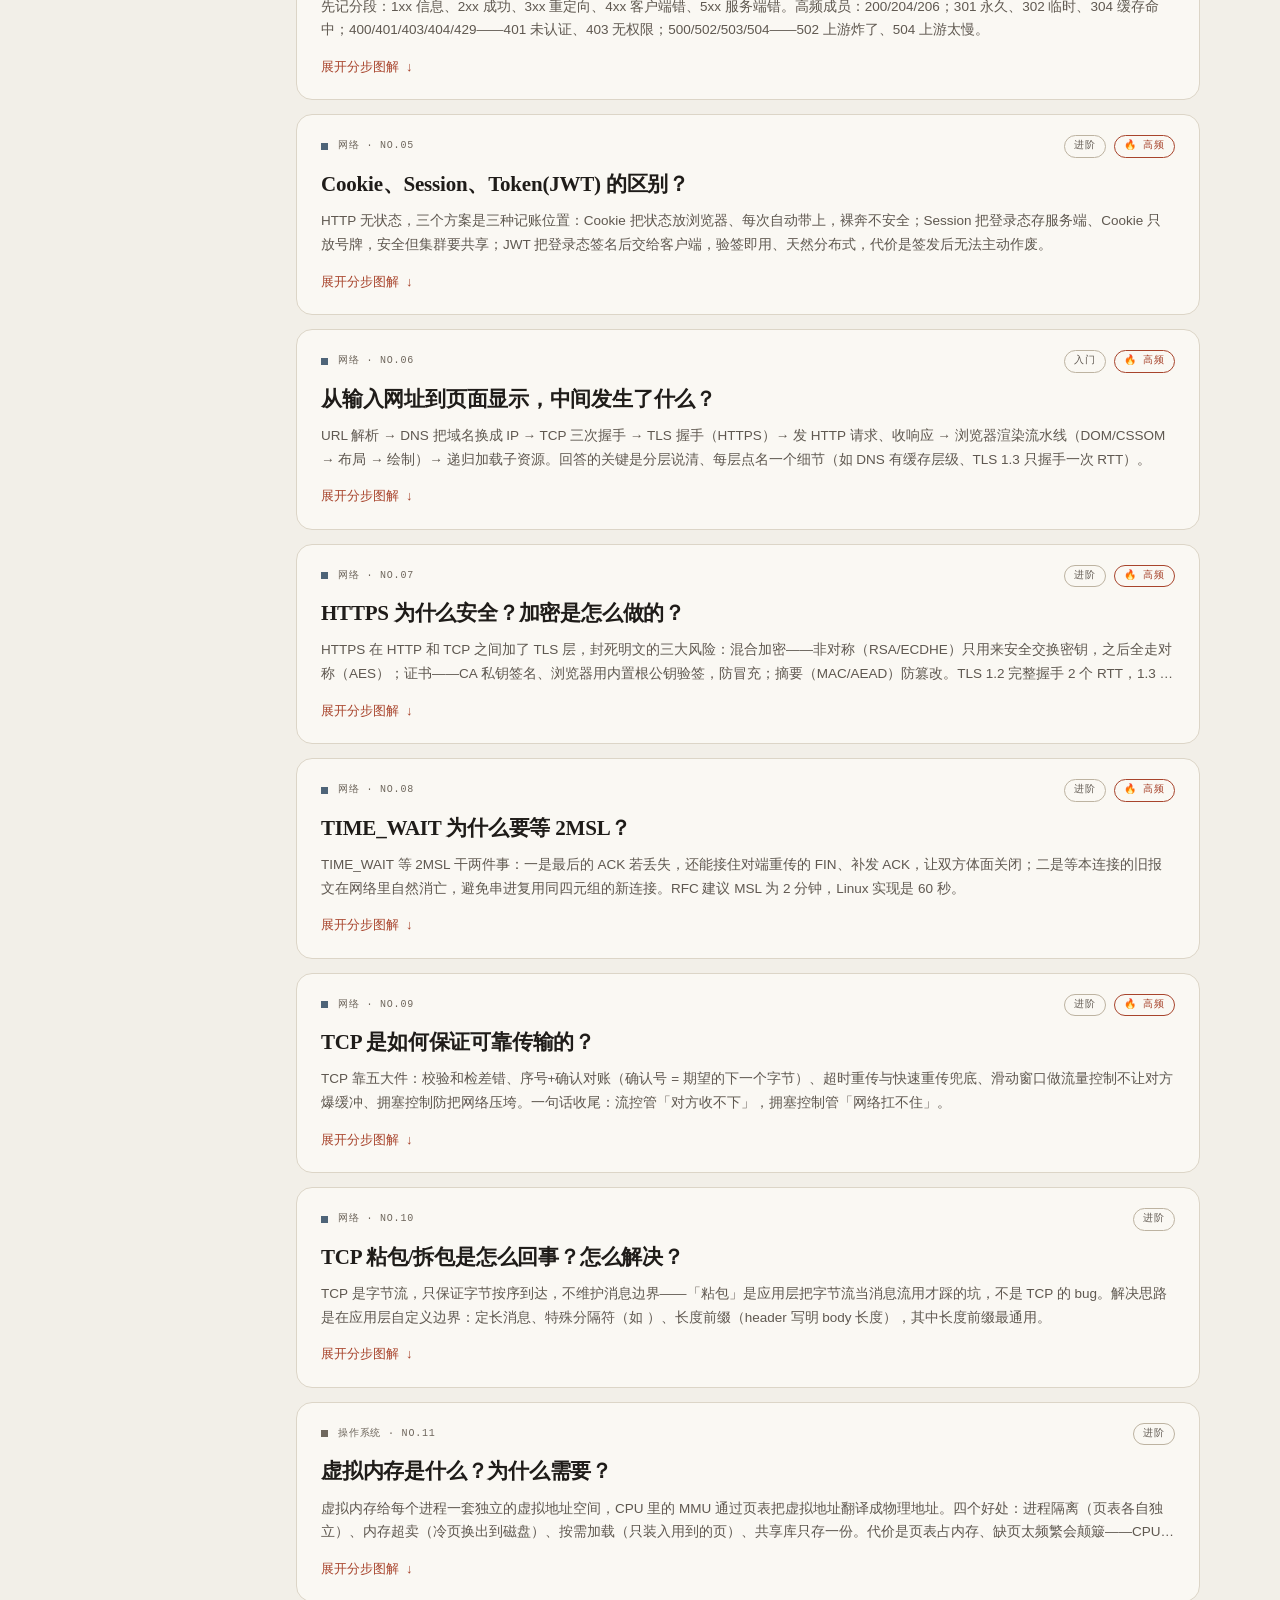
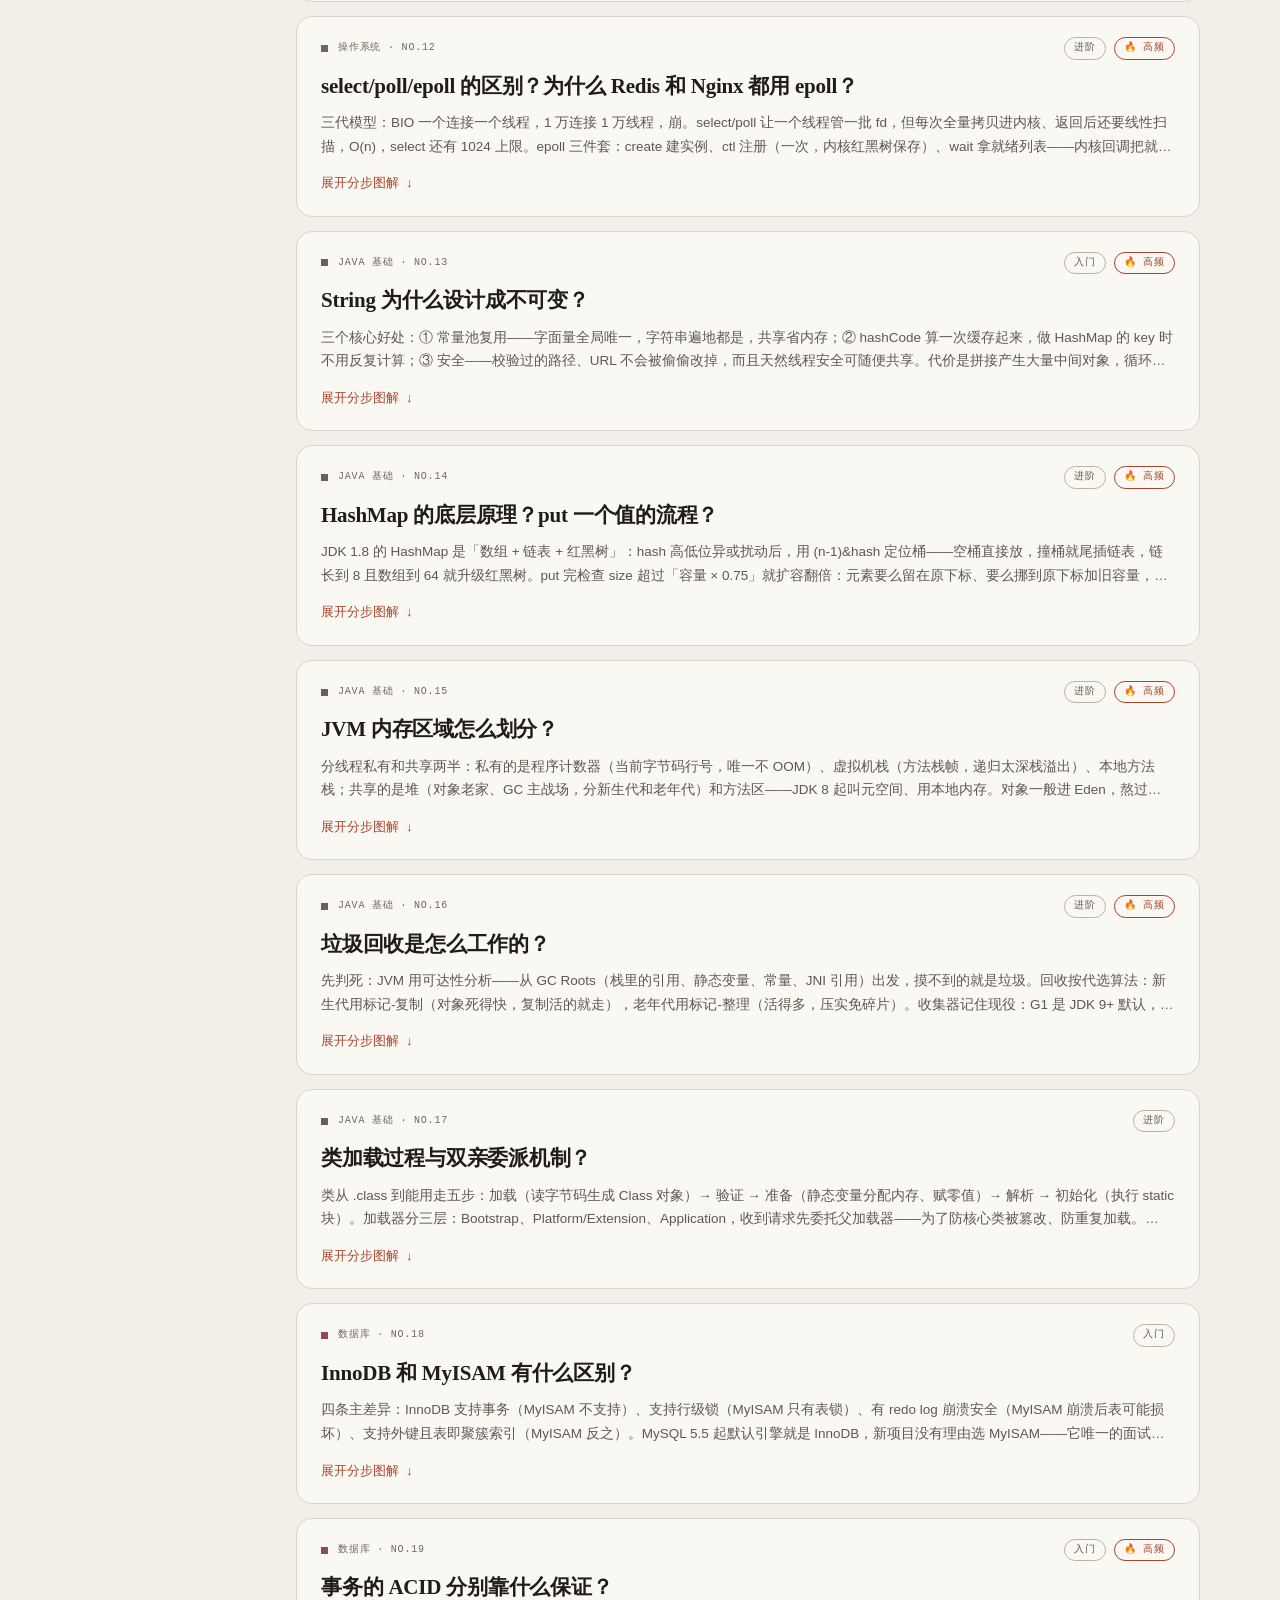
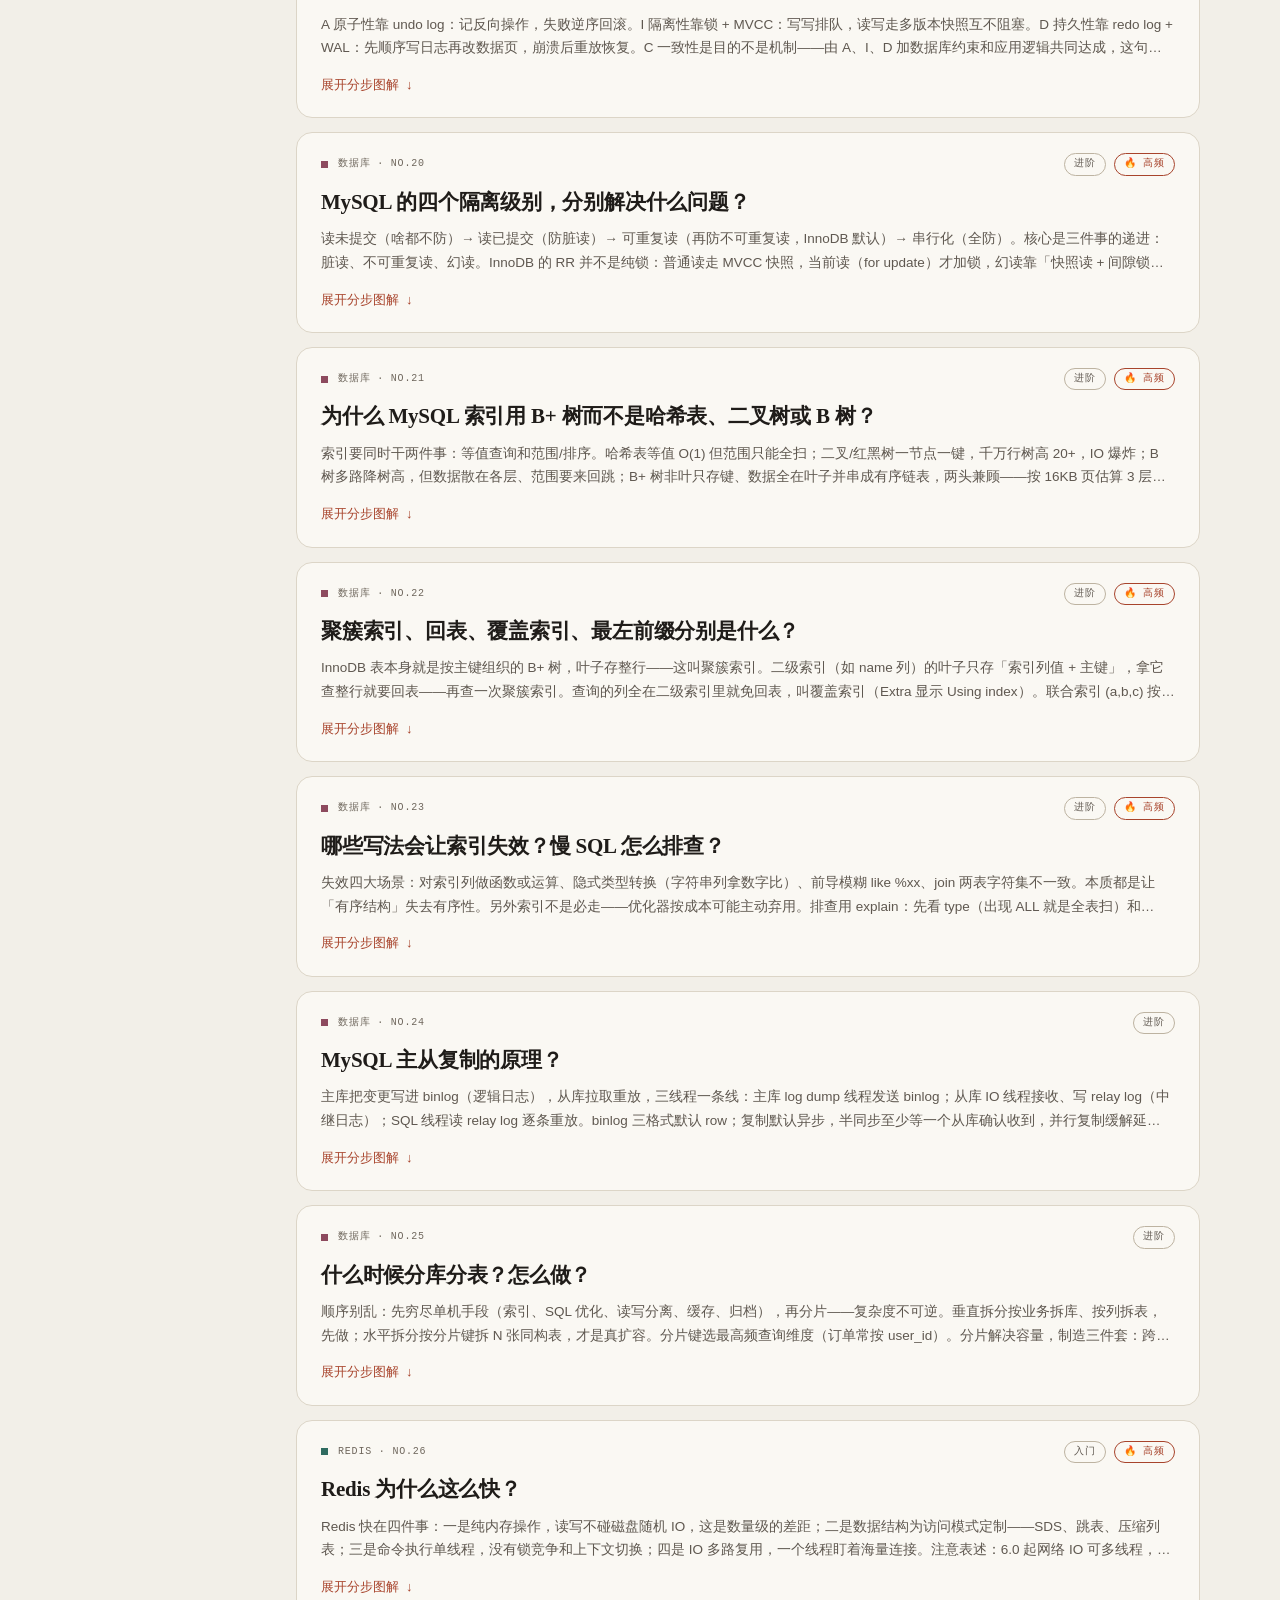
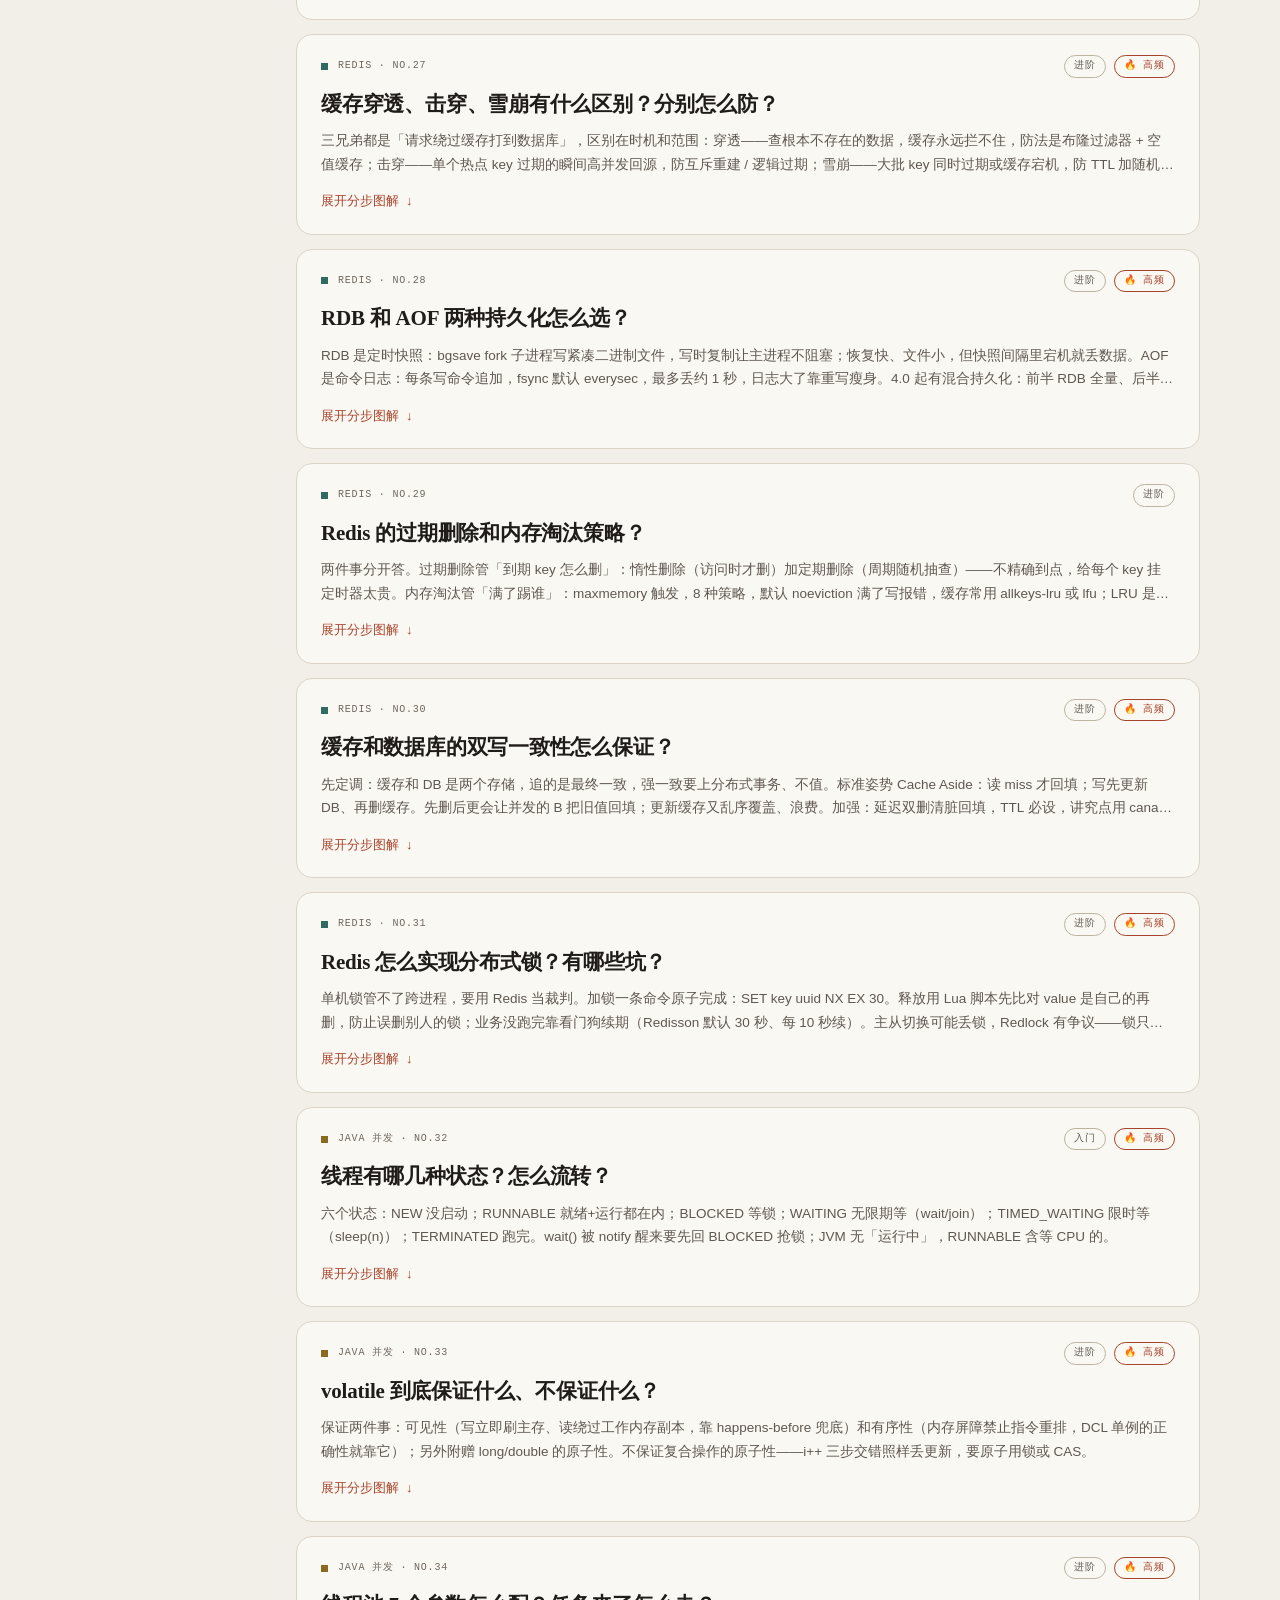
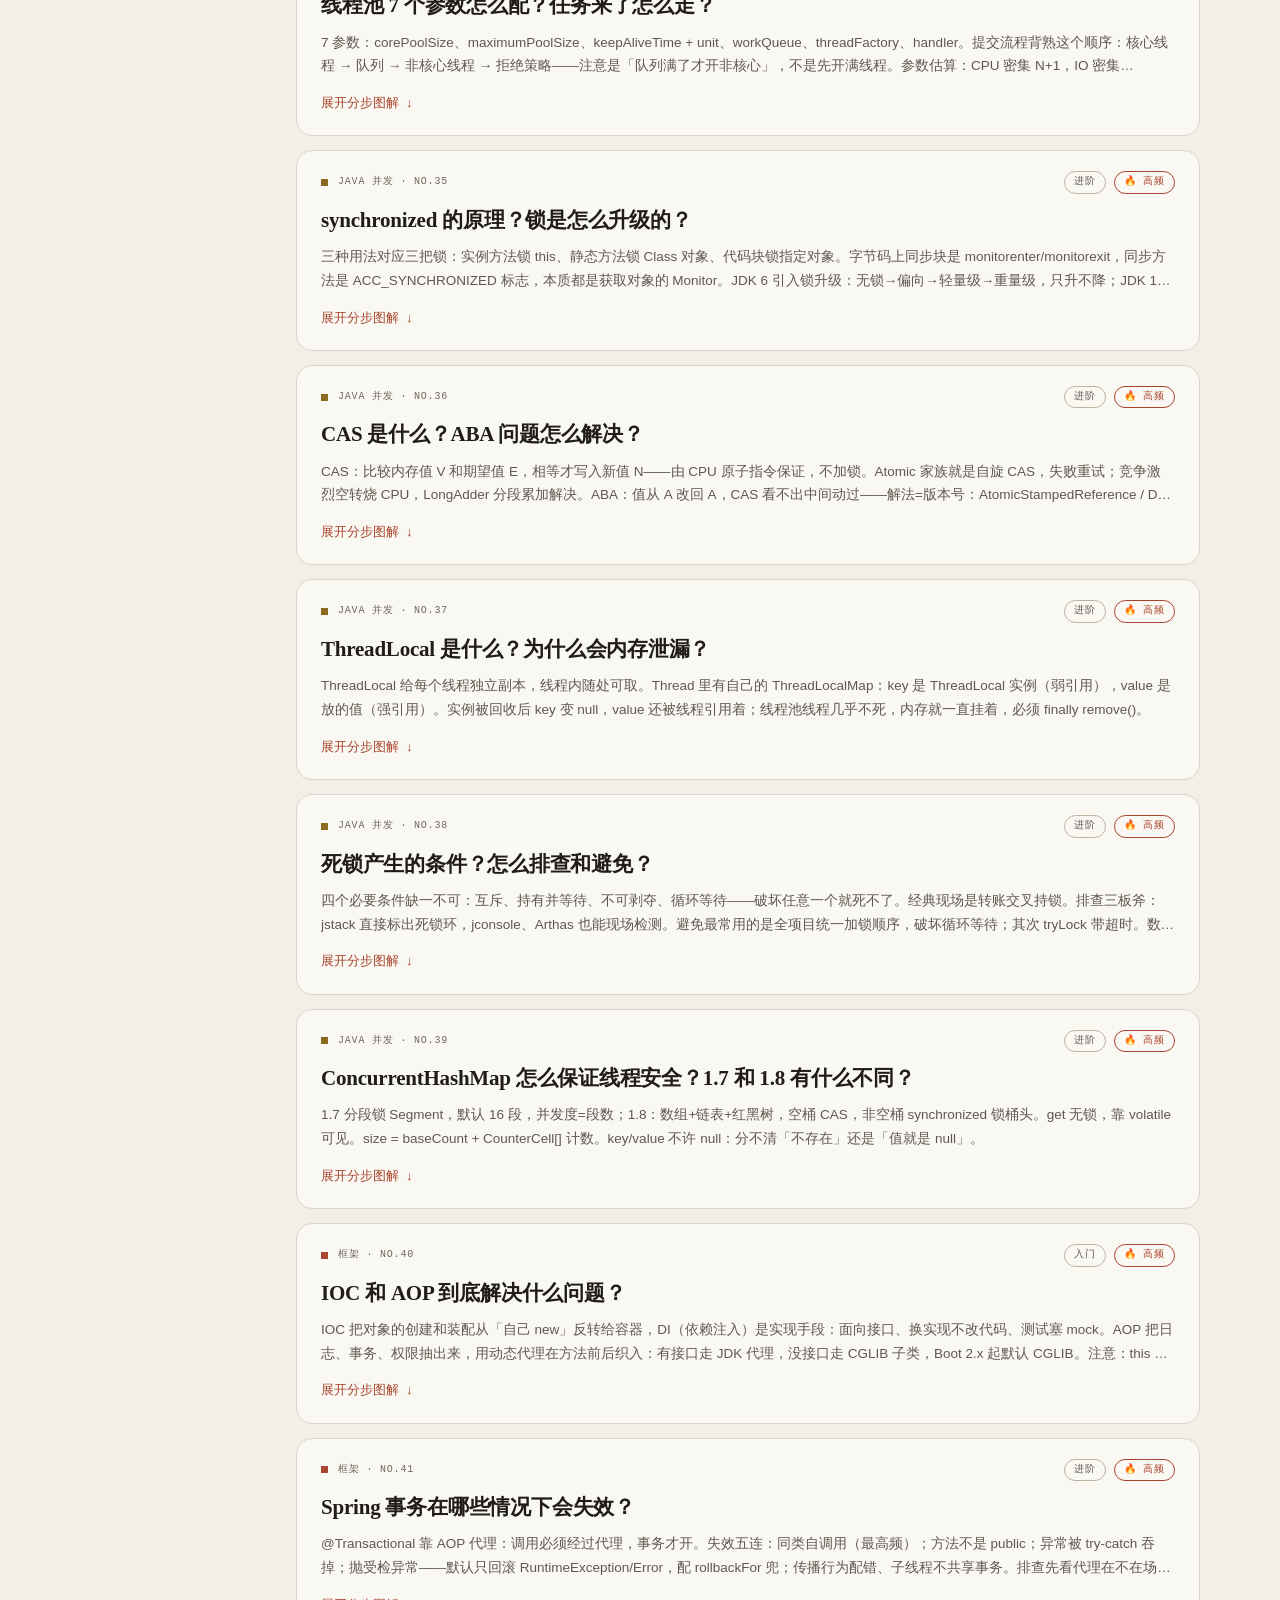
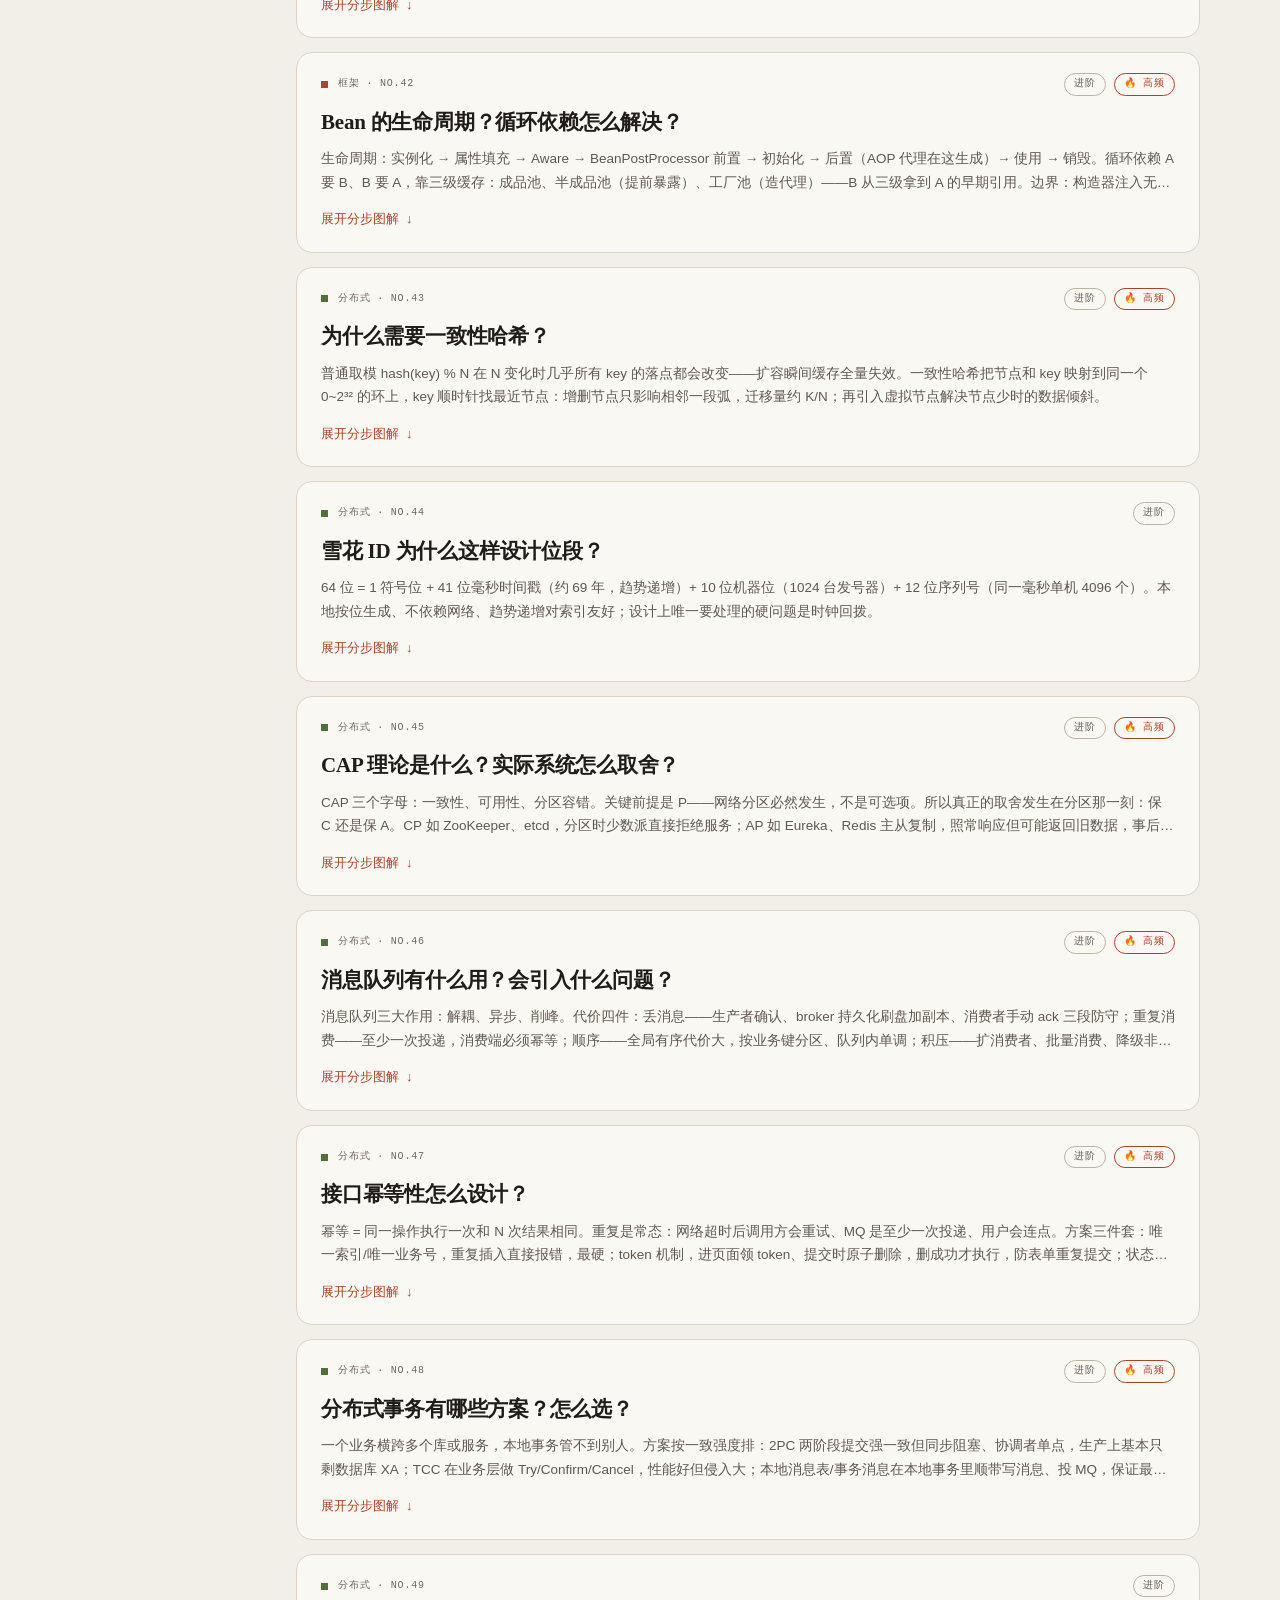
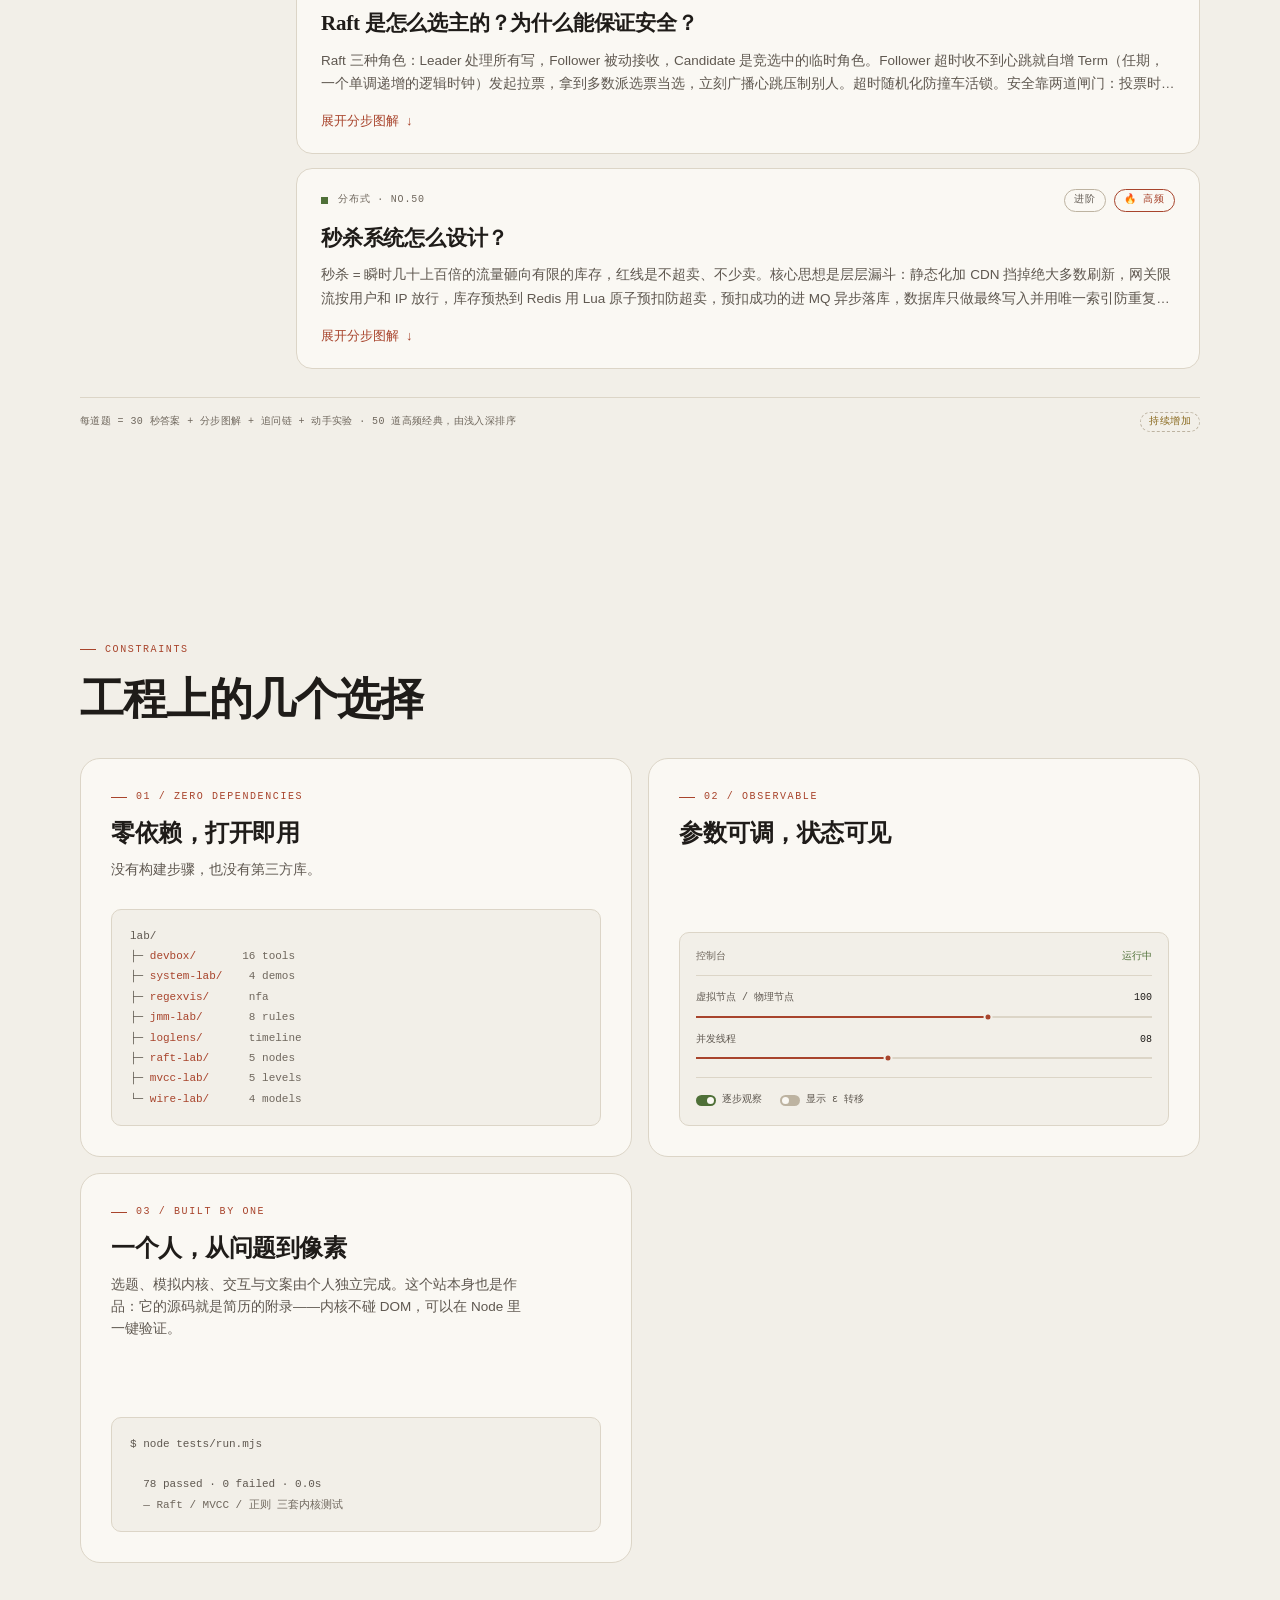
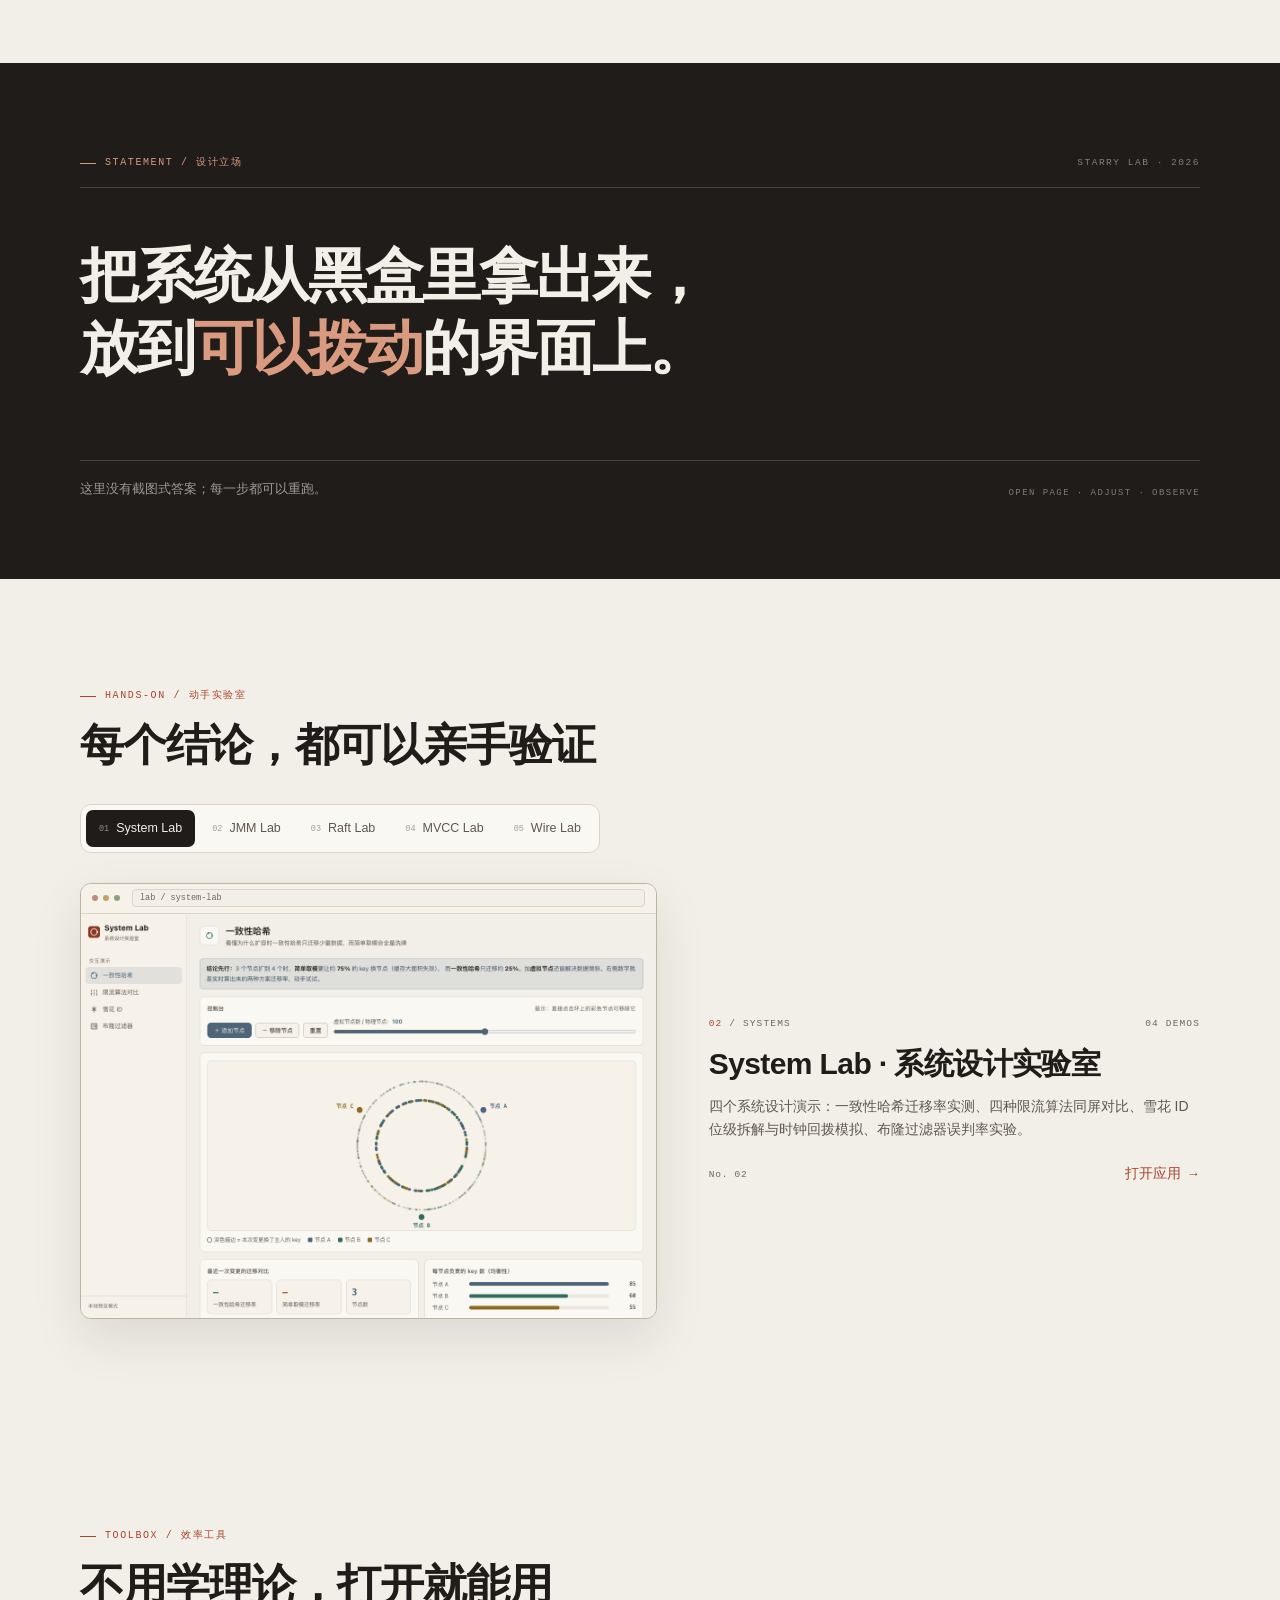
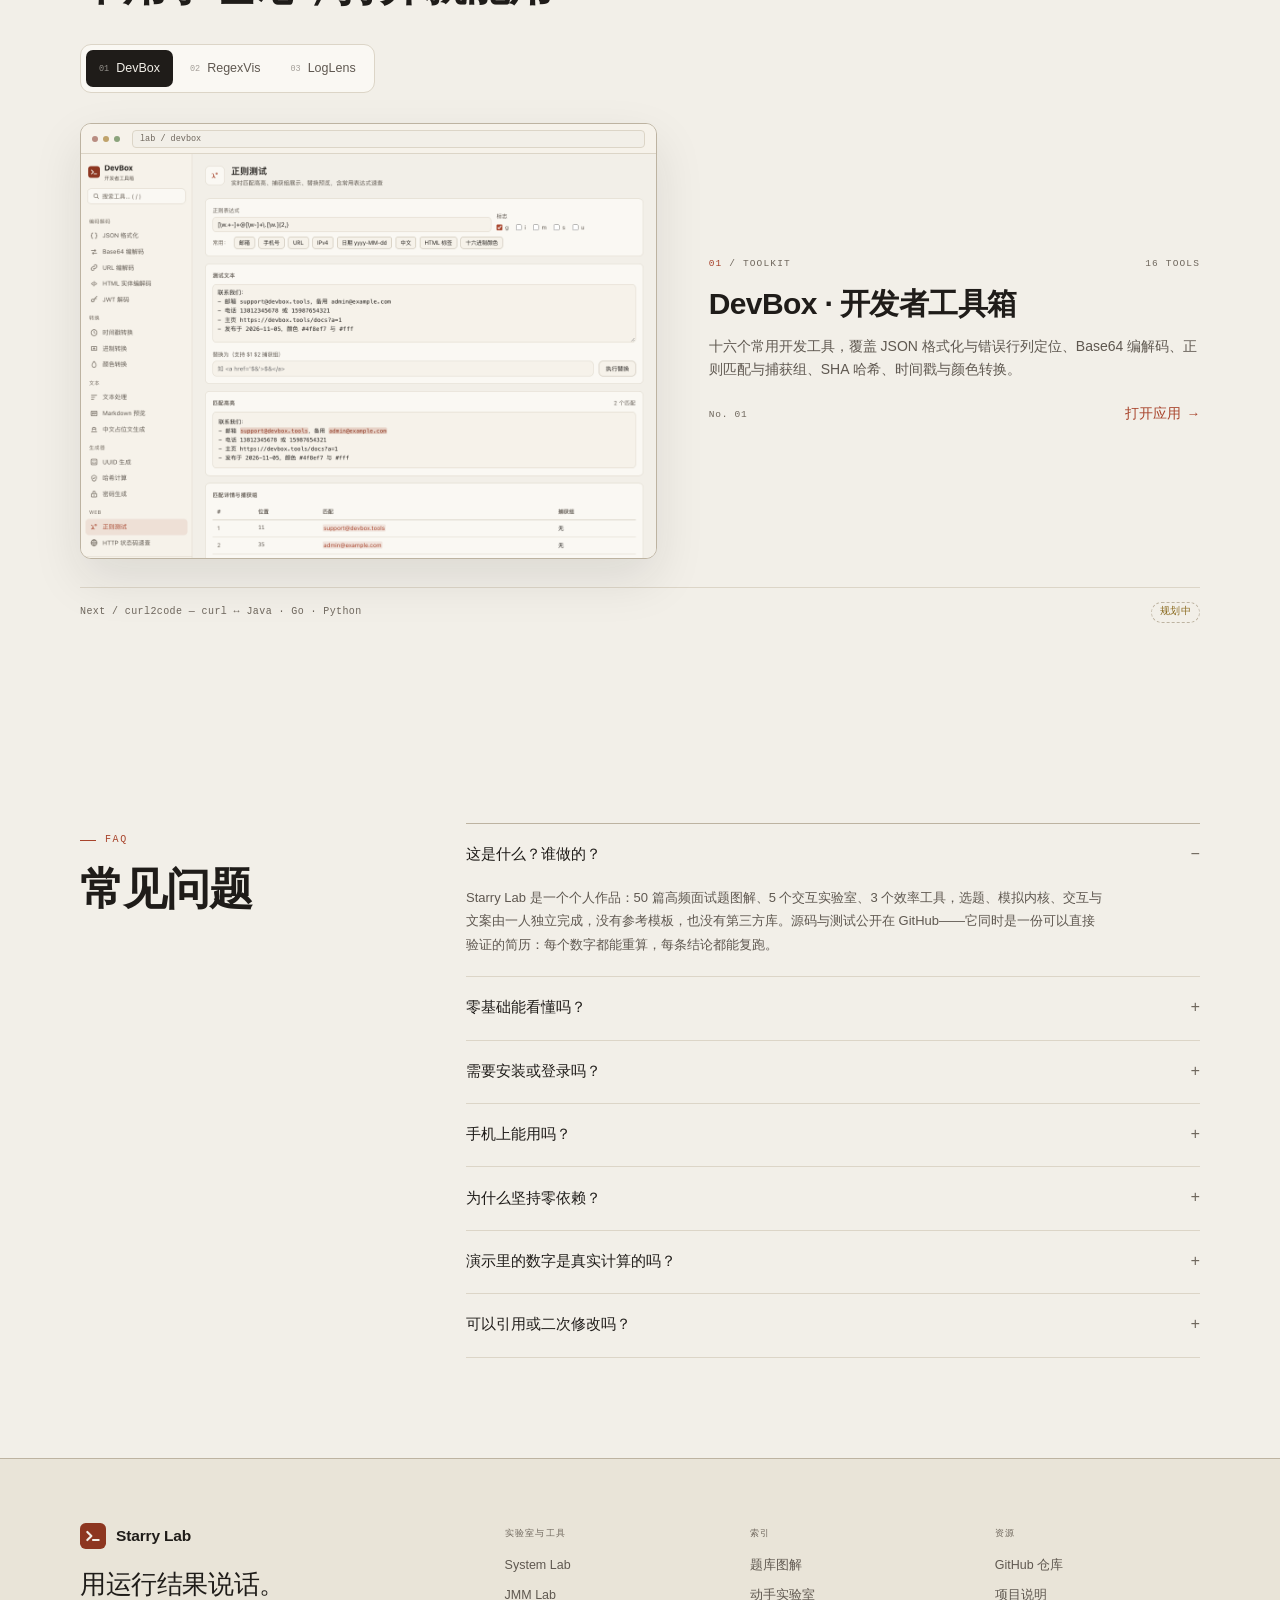
==== commit 72b65b41: "删除 hero 三联截图展示台：首屏直达题库（截图与实验室/工具区重复，且推迟核心内容一屏）" ====
--- a/index.html
+++ b/index.html
@@ -88,19 +88,8 @@
   .fact b { font-family: var(--sans); font-size: 15px; font-weight: 600; letter-spacing: -.01em; color: var(--ink); }
   .hero-facts p { margin: 14px 0 0; font-size: 11.5px; line-height: 1.65; color: var(--faint); }
 
-  /* 首屏展示台 */
-  .hero-stage {
-    position: relative; margin-top: 54px; padding: 14px 22px 0;
-    background: var(--band); border: 1px solid var(--line-strong); border-radius: 22px; overflow: hidden;
-  }
-  .stage-top {
-    display: flex; justify-content: space-between; gap: 16px; padding: 4px 2px 11px;
-    border-bottom: 1px solid rgba(31,28,25,.10);
-    font-family: var(--mono); font-size: 9px; letter-spacing: .13em; text-transform: uppercase; color: var(--faint);
-  }
-  .stage-canvas { position: relative; aspect-ratio: 1074 / 520; }
+  /* 首屏 */
   .frame { background: var(--surface); border: 1px solid var(--line-strong); border-radius: 11px; overflow: hidden; box-shadow: 0 28px 60px rgba(31,28,25,.16); }
-  .hero-stage .frame { position: absolute; margin: 0; }
   .frame .chrome { height: 30px; display: flex; align-items: center; gap: 6px; padding: 0 11px; background: var(--surface-2); border-bottom: 1px solid var(--line); }
   .dots { display: flex; gap: 5px; }
   .dots i { width: 6px; height: 6px; border-radius: 50%; background: #b98d82; }
@@ -113,18 +102,6 @@
     white-space: nowrap; overflow: hidden; text-overflow: ellipsis;
   }
   .frame img { width: 100%; height: auto; }
-  .frame.main { width: 60%; left: 20%; top: 34px; z-index: 3; }
-  .frame.side { width: 38%; top: 112px; z-index: 2; }
-  .frame.left { left: -9%; }
-  .frame.right { right: -9%; }
-  .stage-chip {
-    position: absolute; left: 4%; bottom: 24px; z-index: 4;
-    display: inline-flex; align-items: center; gap: 7px; padding: 4px 9px;
-    background: var(--surface); border: 1px solid var(--line-strong); border-radius: 5px;
-    font-family: var(--mono); font-size: 9px; letter-spacing: .04em; color: var(--muted);
-    box-shadow: 0 8px 20px rgba(31,28,25,.08);
-  }
-  .stage-chip::before { content: ""; width: 5px; height: 5px; background: var(--moss); }
 
   /* 通用分区 */
   .section { padding: 100px 0; }
@@ -364,10 +341,6 @@
     .section { padding: 76px 0; }
     .questions { padding: 72px 0; }
     .hero { padding-top: 52px; }
-    .stage-canvas { aspect-ratio: 4 / 3; }
-    .frame.main { width: 86%; left: 7%; top: 24px; }
-    .frame.side { display: none; }
-    .stage-chip { display: none; }
   }
   @media (max-width: 560px) {
     .container { width: calc(100% - 32px); }
@@ -375,9 +348,6 @@
     .hero .lead { font-size: 15px; }
     .hero-facts { grid-template-columns: 1fr 1fr; }
     .hero-facts p { display: none; }
-    .hero-stage { padding: 12px 14px 0; border-radius: 18px; }
-    .stage-top span:last-child { display: none; }
-    .frame.main { width: 92%; left: 4%; top: 12px; }
     .section-head h2 { font-size: 30px; }
     .info h3 { font-size: 25px; }
     .showcase .frame img { aspect-ratio: 1280 / 900; object-fit: cover; object-position: top; }
@@ -424,28 +394,6 @@
             <a class="btn primary" href="#qa">浏览题库 →</a>
             <a class="btn ghost" href="#labs">动手实验室</a>
           </div>
-        </div>
-      </div>
-
-      <div class="hero-stage" aria-label="应用界面预览">
-        <div class="stage-top">
-          <span>Starry Lab / Deck · Labs · Tools</span>
-          <span>50 道题解 · 5 实验室 + 3 工具</span>
-        </div>
-        <div class="stage-canvas">
-          <figure class="frame side left">
-            <div class="chrome"><span class="dots"><i></i><i></i><i></i></span><span class="addr">lab / devbox</span></div>
-            <img src="assets/shots/devbox.png" alt="DevBox 正则测试界面" fetchpriority="high">
-          </figure>
-          <figure class="frame main">
-            <div class="chrome"><span class="dots"><i></i><i></i><i></i></span><span class="addr">lab / system-lab</span></div>
-            <img src="assets/shots/systemlab.png" alt="System Lab 一致性哈希界面" fetchpriority="high">
-          </figure>
-          <figure class="frame side right">
-            <div class="chrome"><span class="dots"><i></i><i></i><i></i></span><span class="addr">lab / loglens</span></div>
-            <img src="assets/shots/loglens.png" alt="LogLens 时间线界面" fetchpriority="high">
-          </figure>
-          <span class="stage-chip">100 vnodes / 迁移率 25%</span>
         </div>
       </div>
     </div>
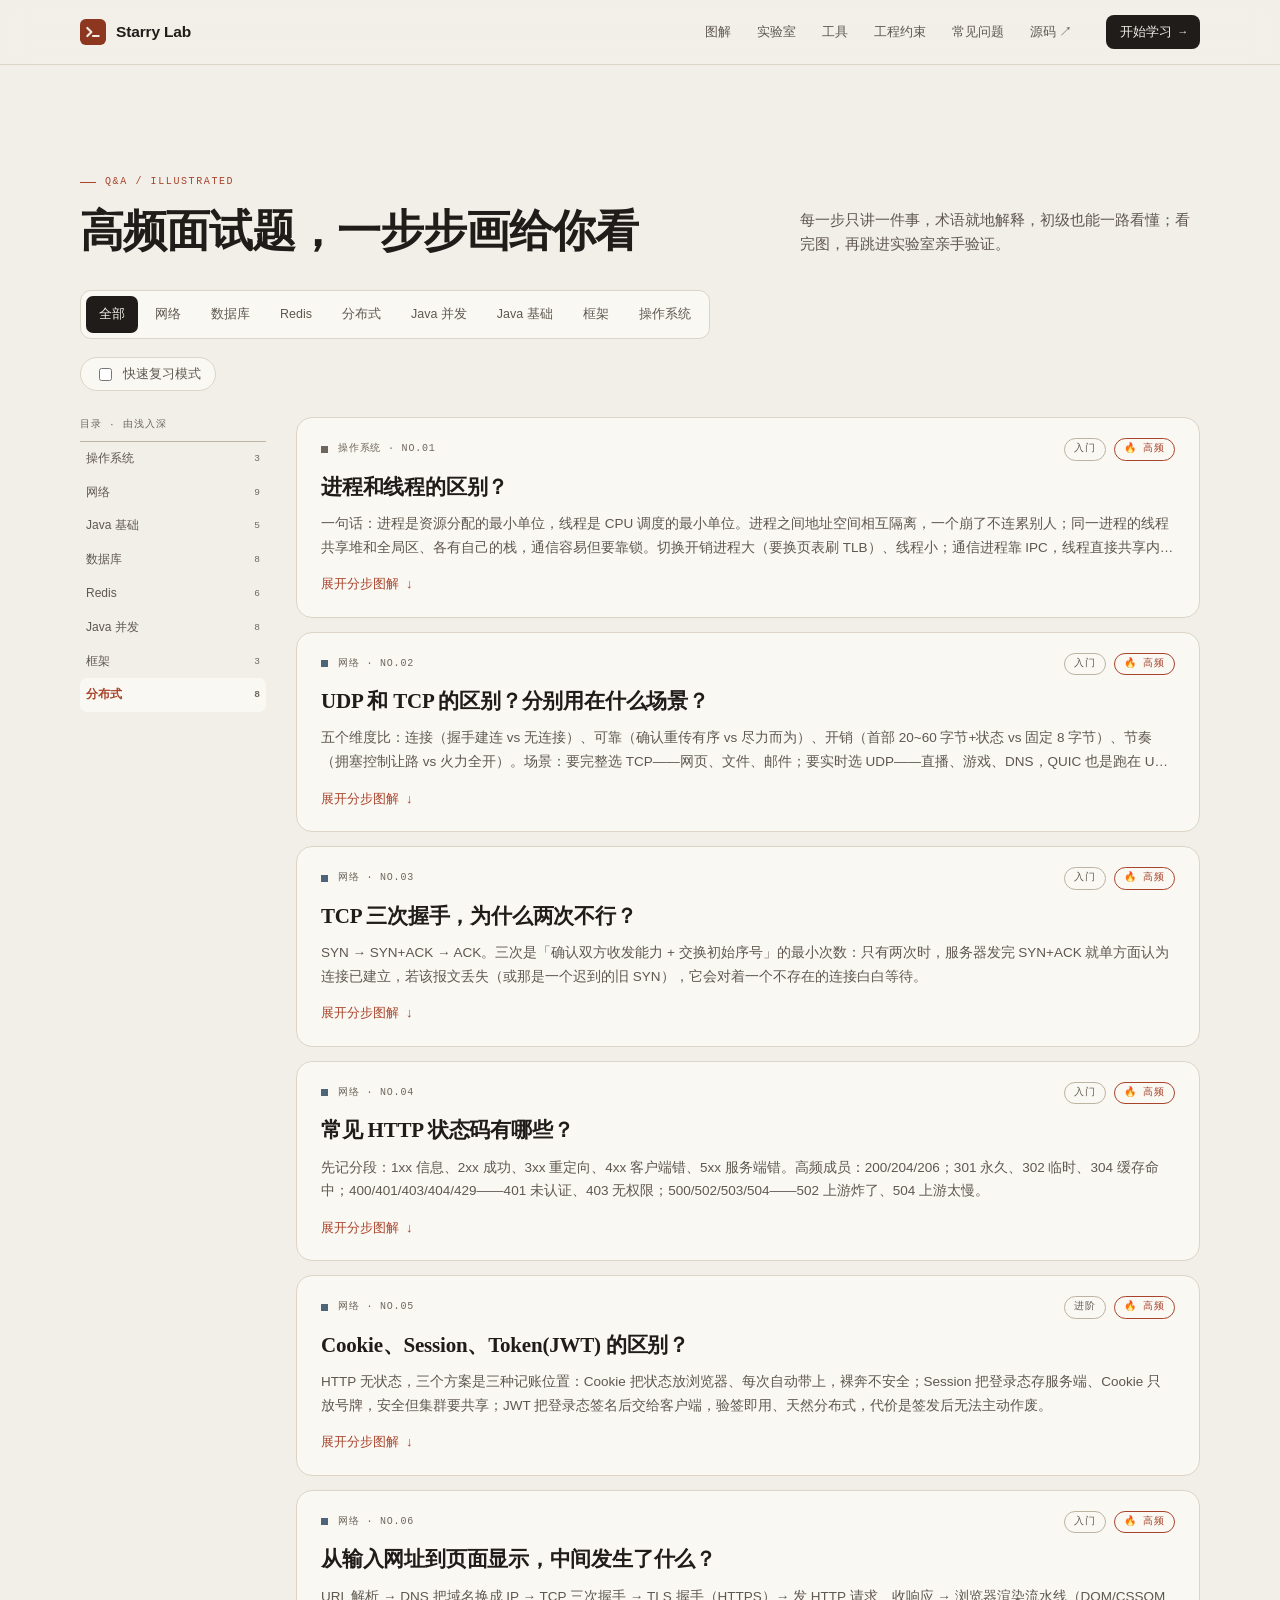
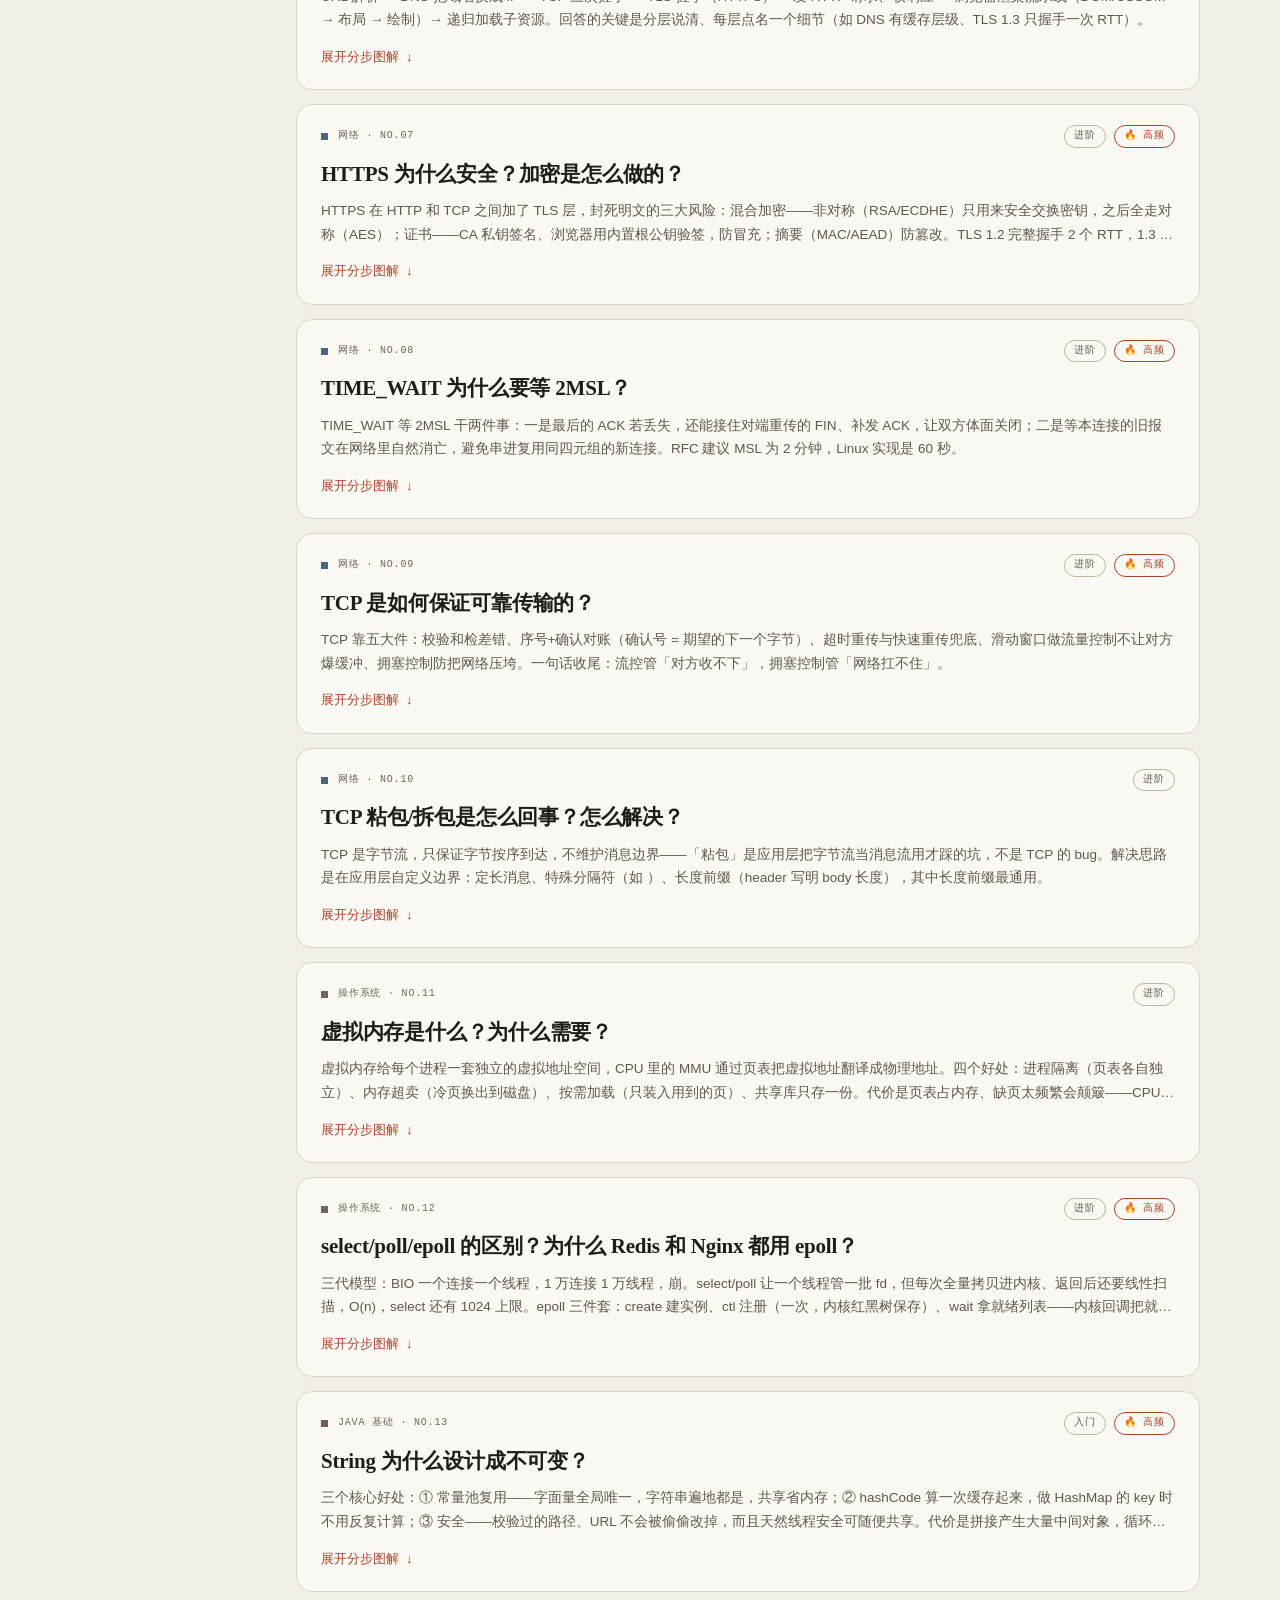
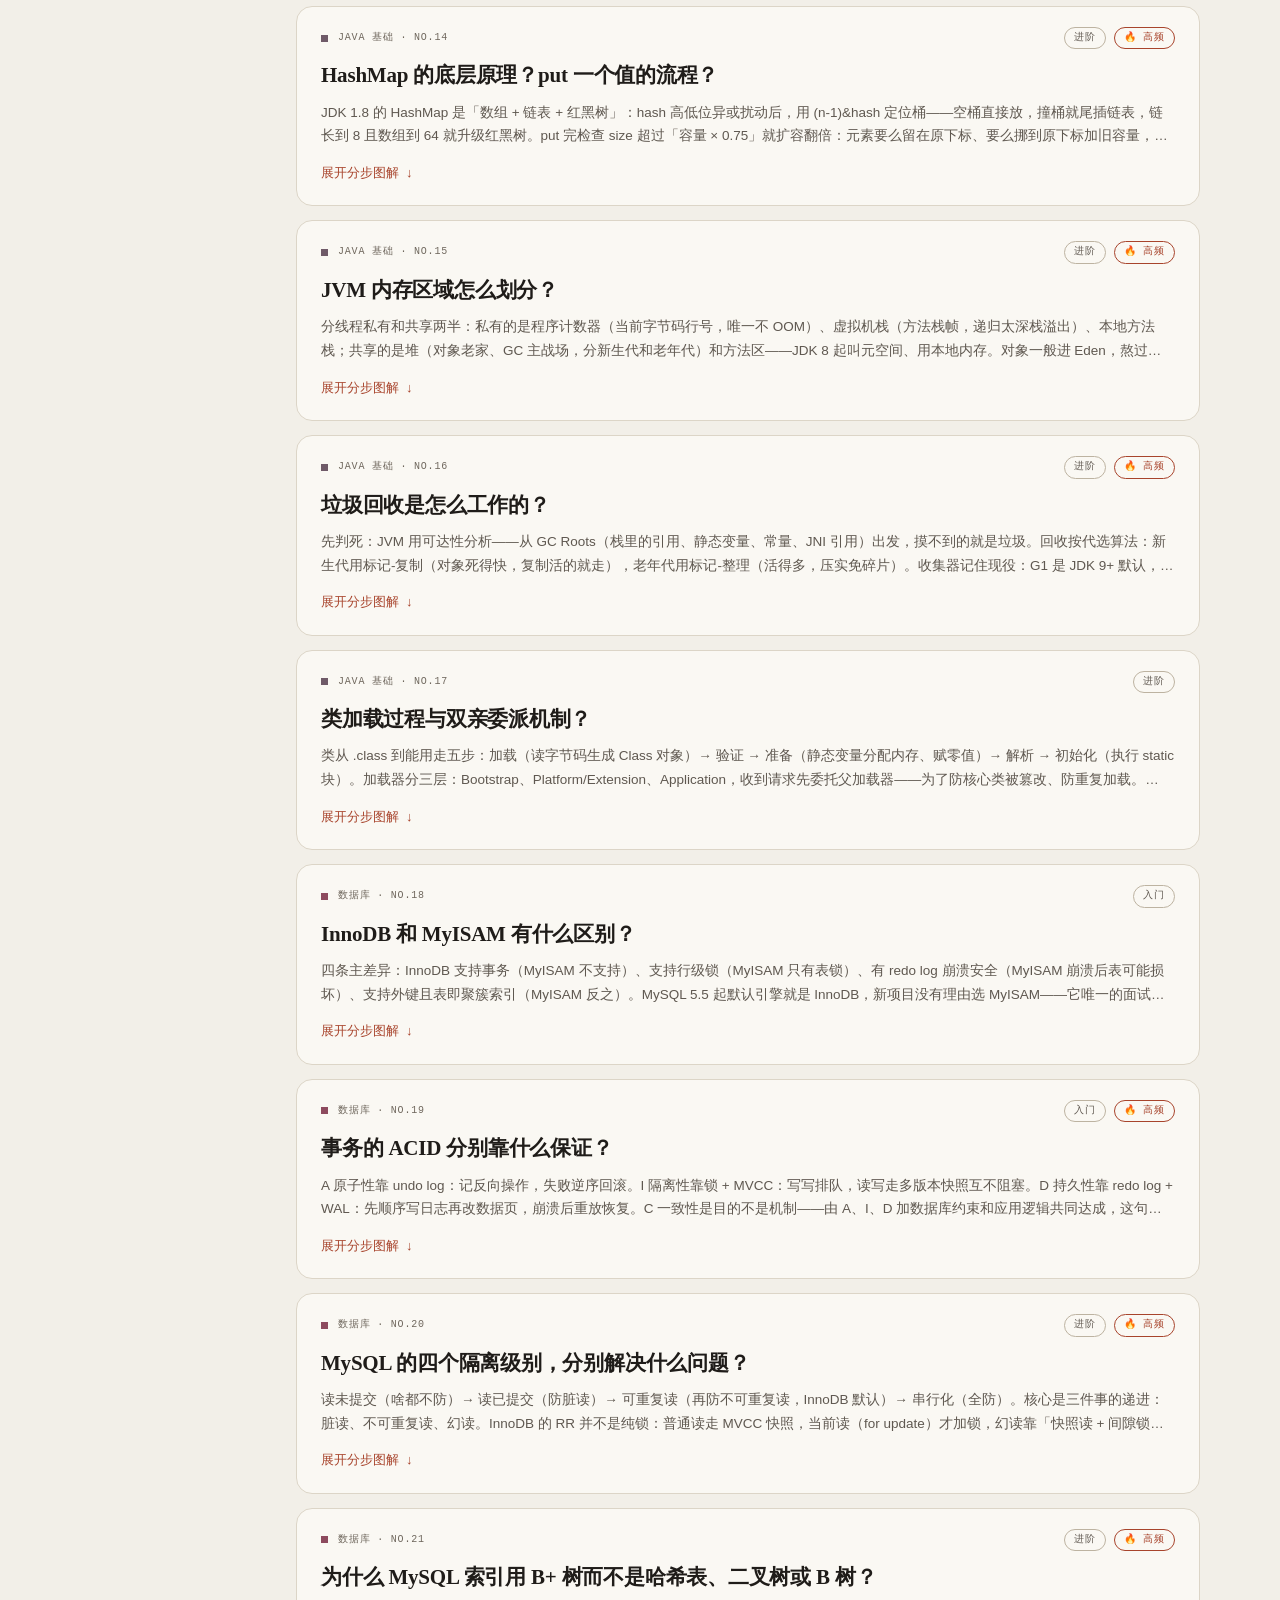
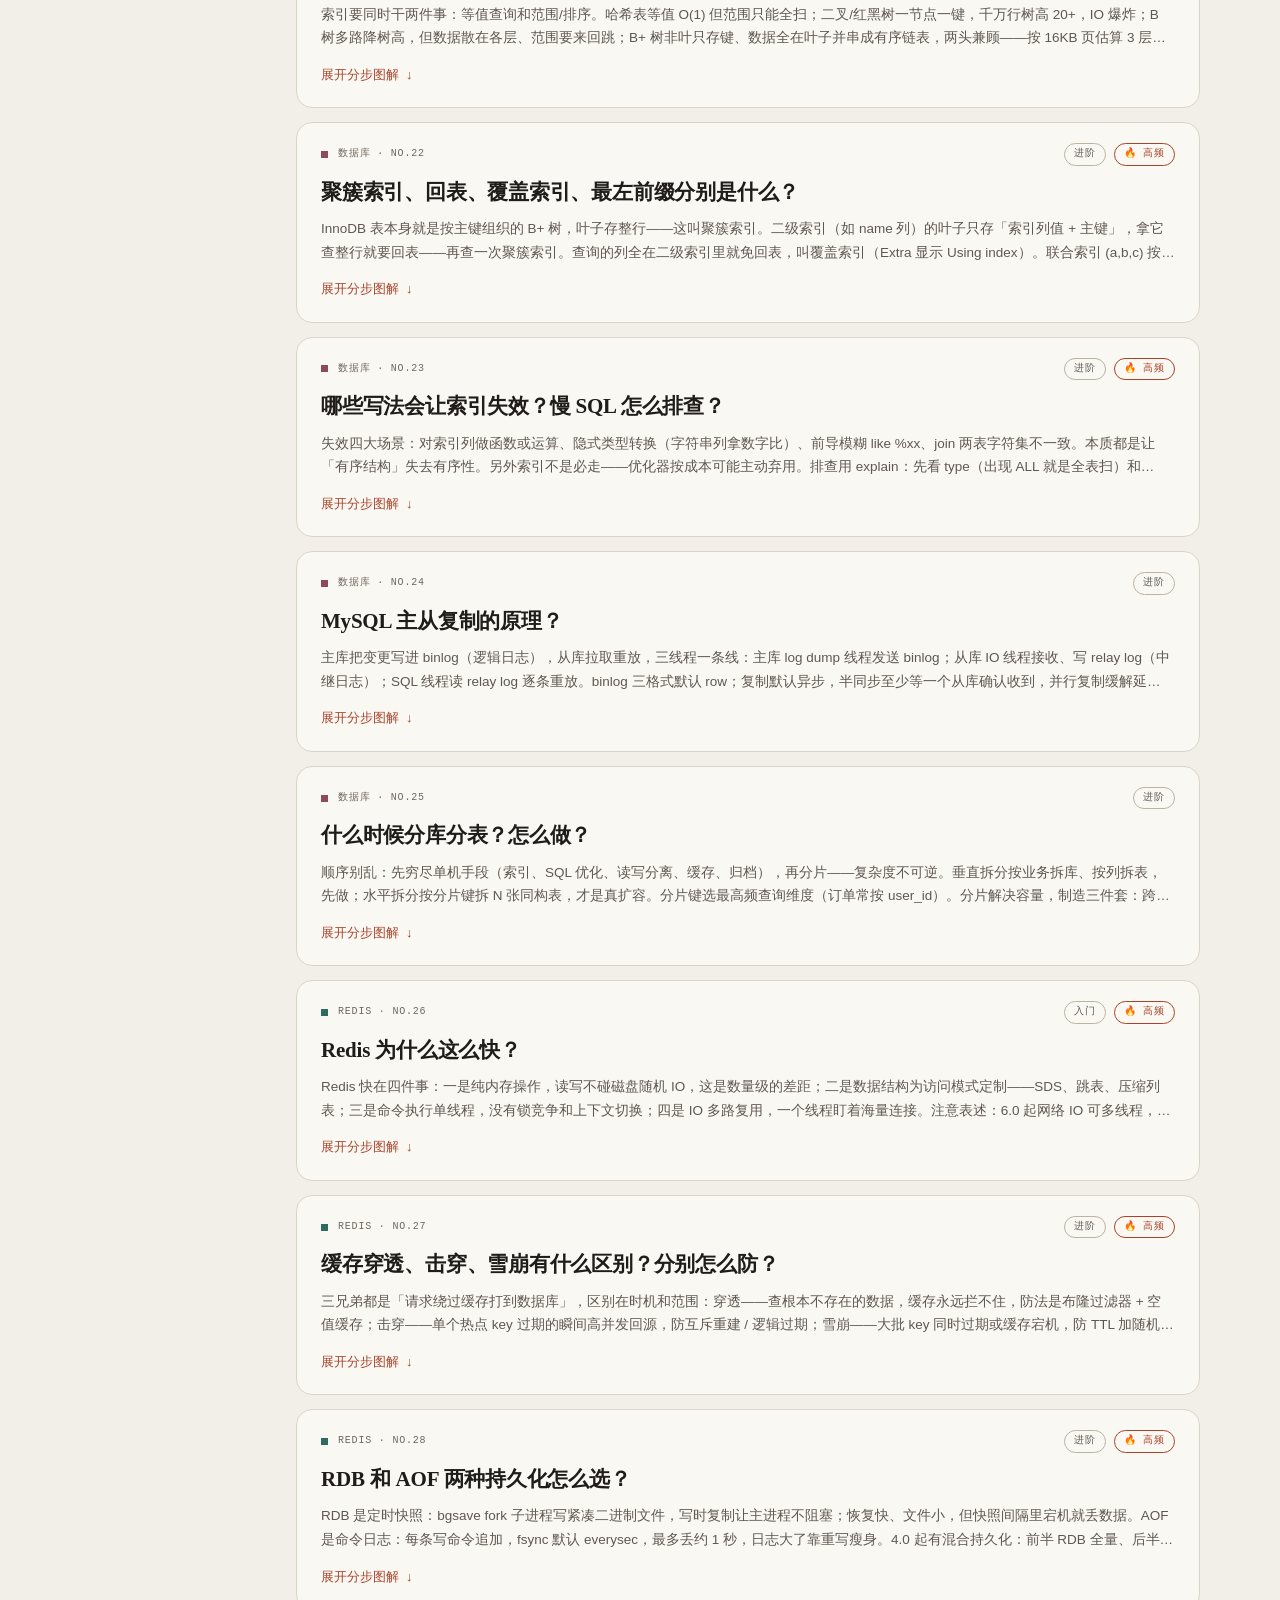
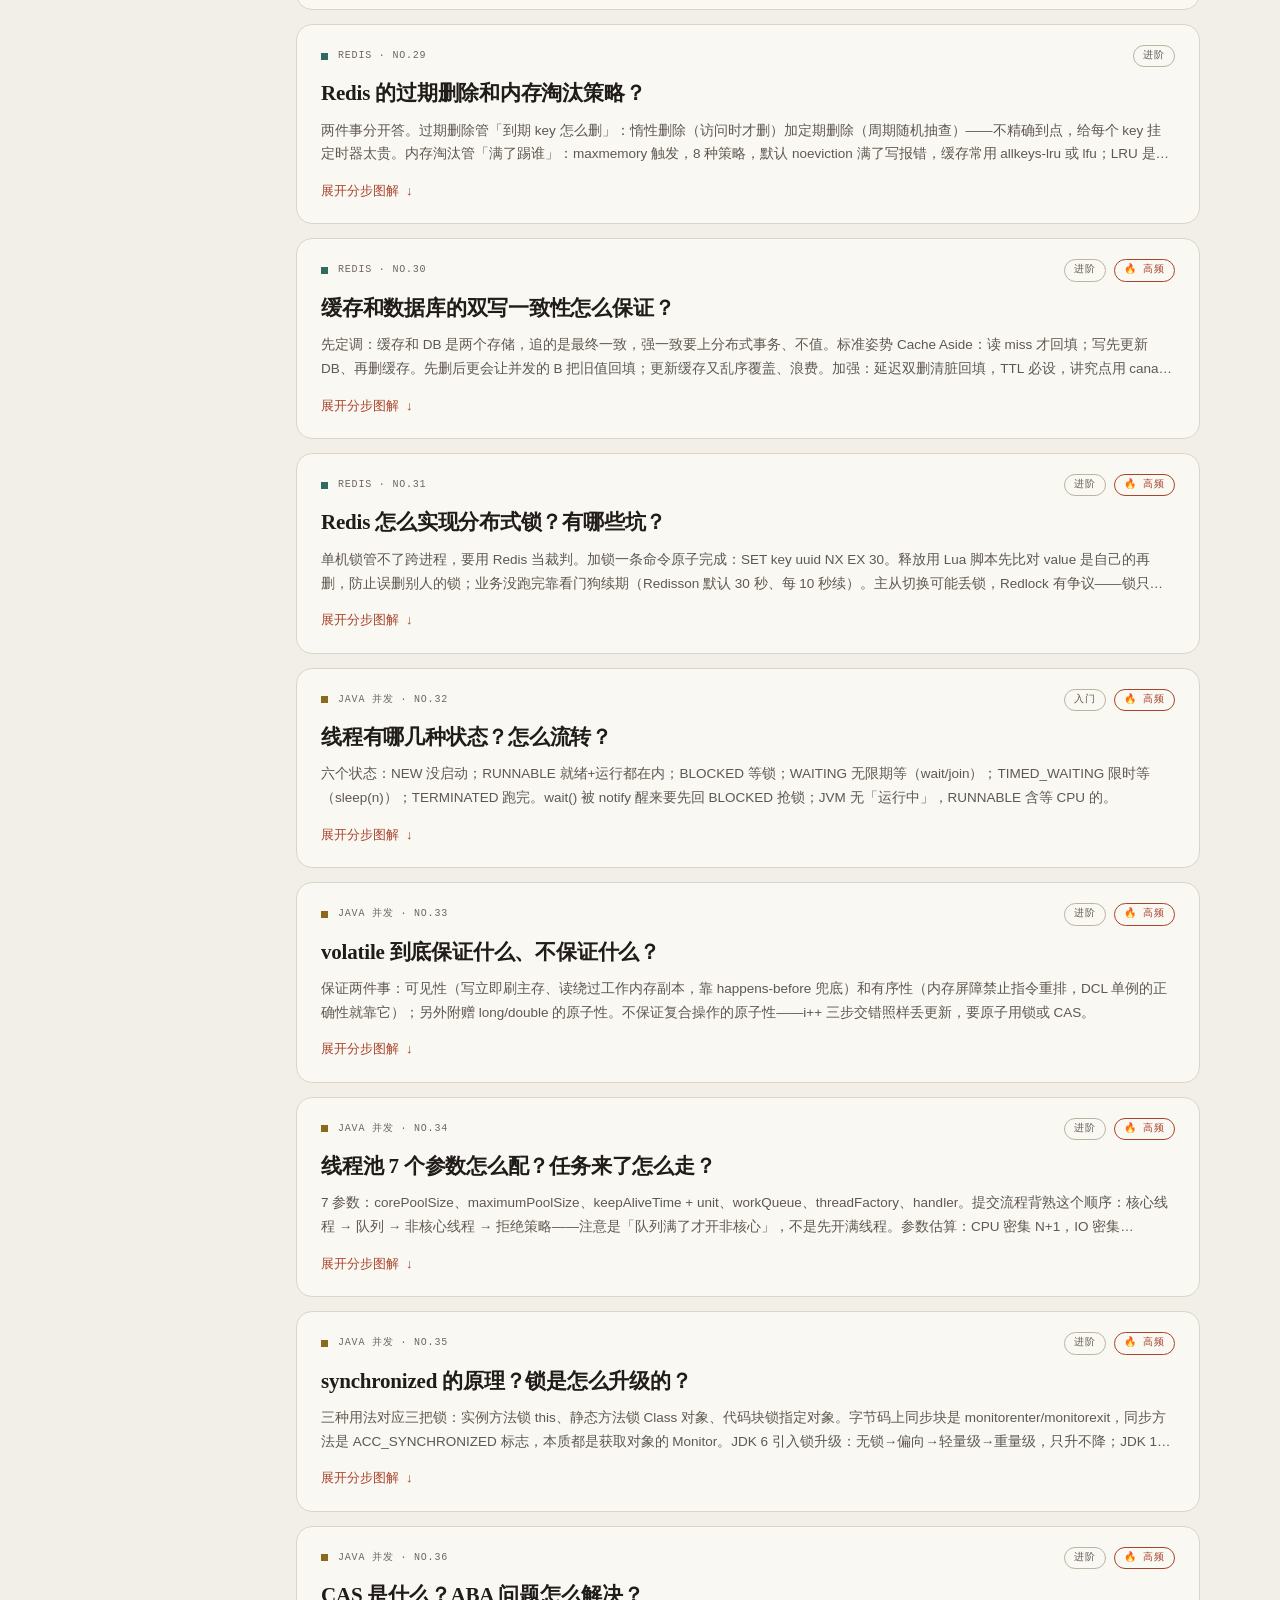
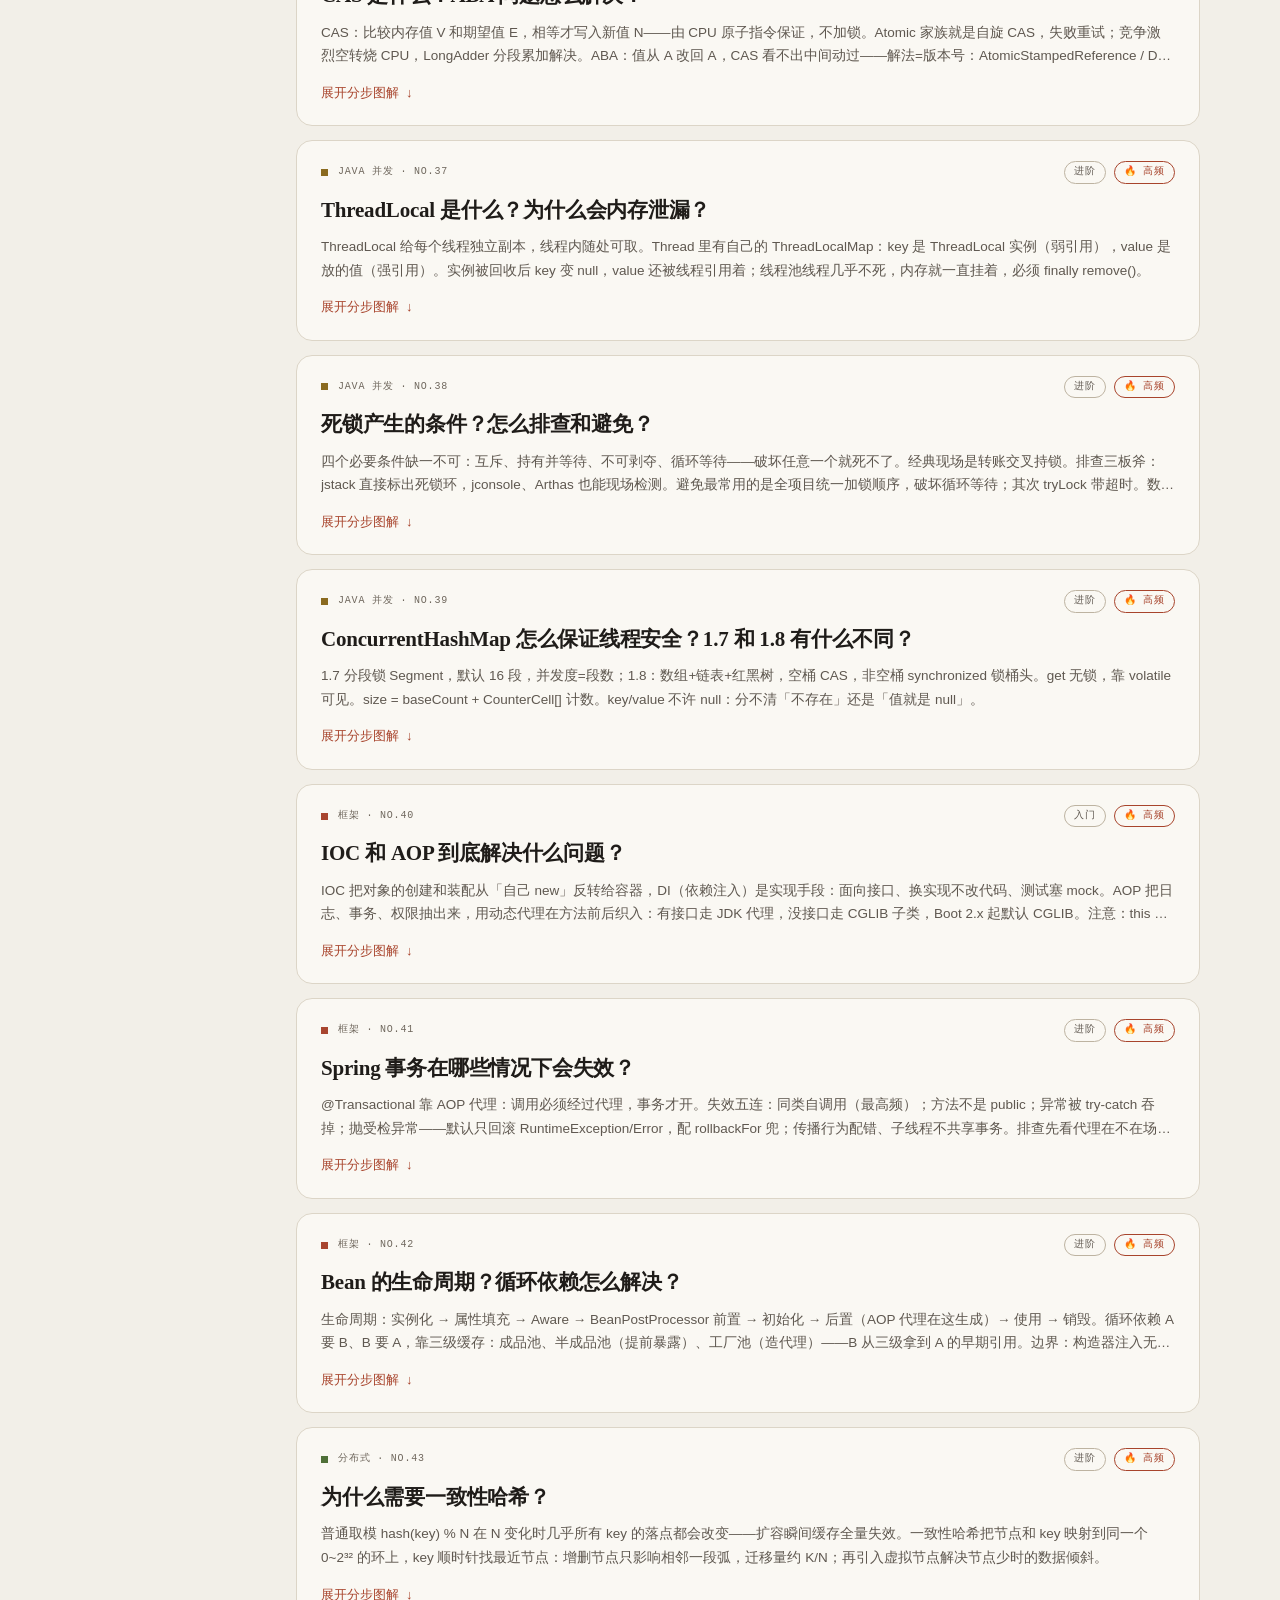
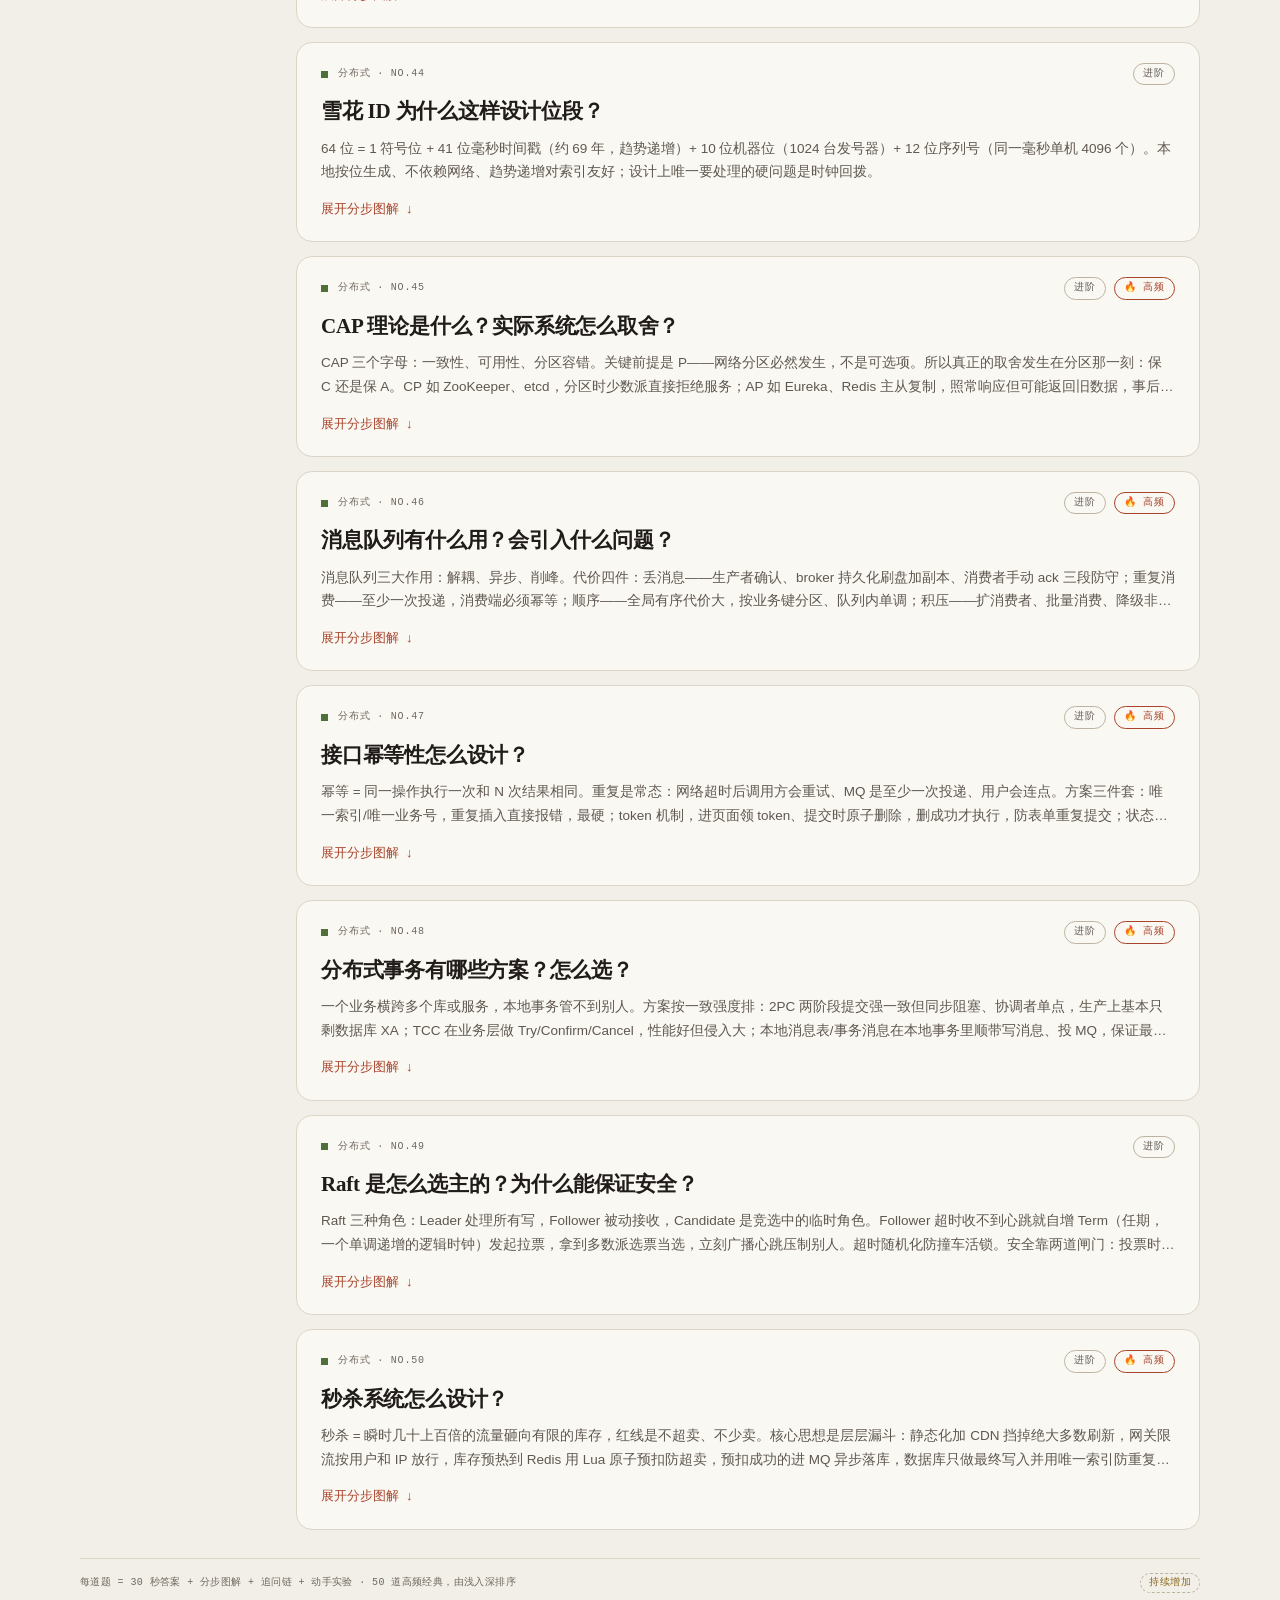
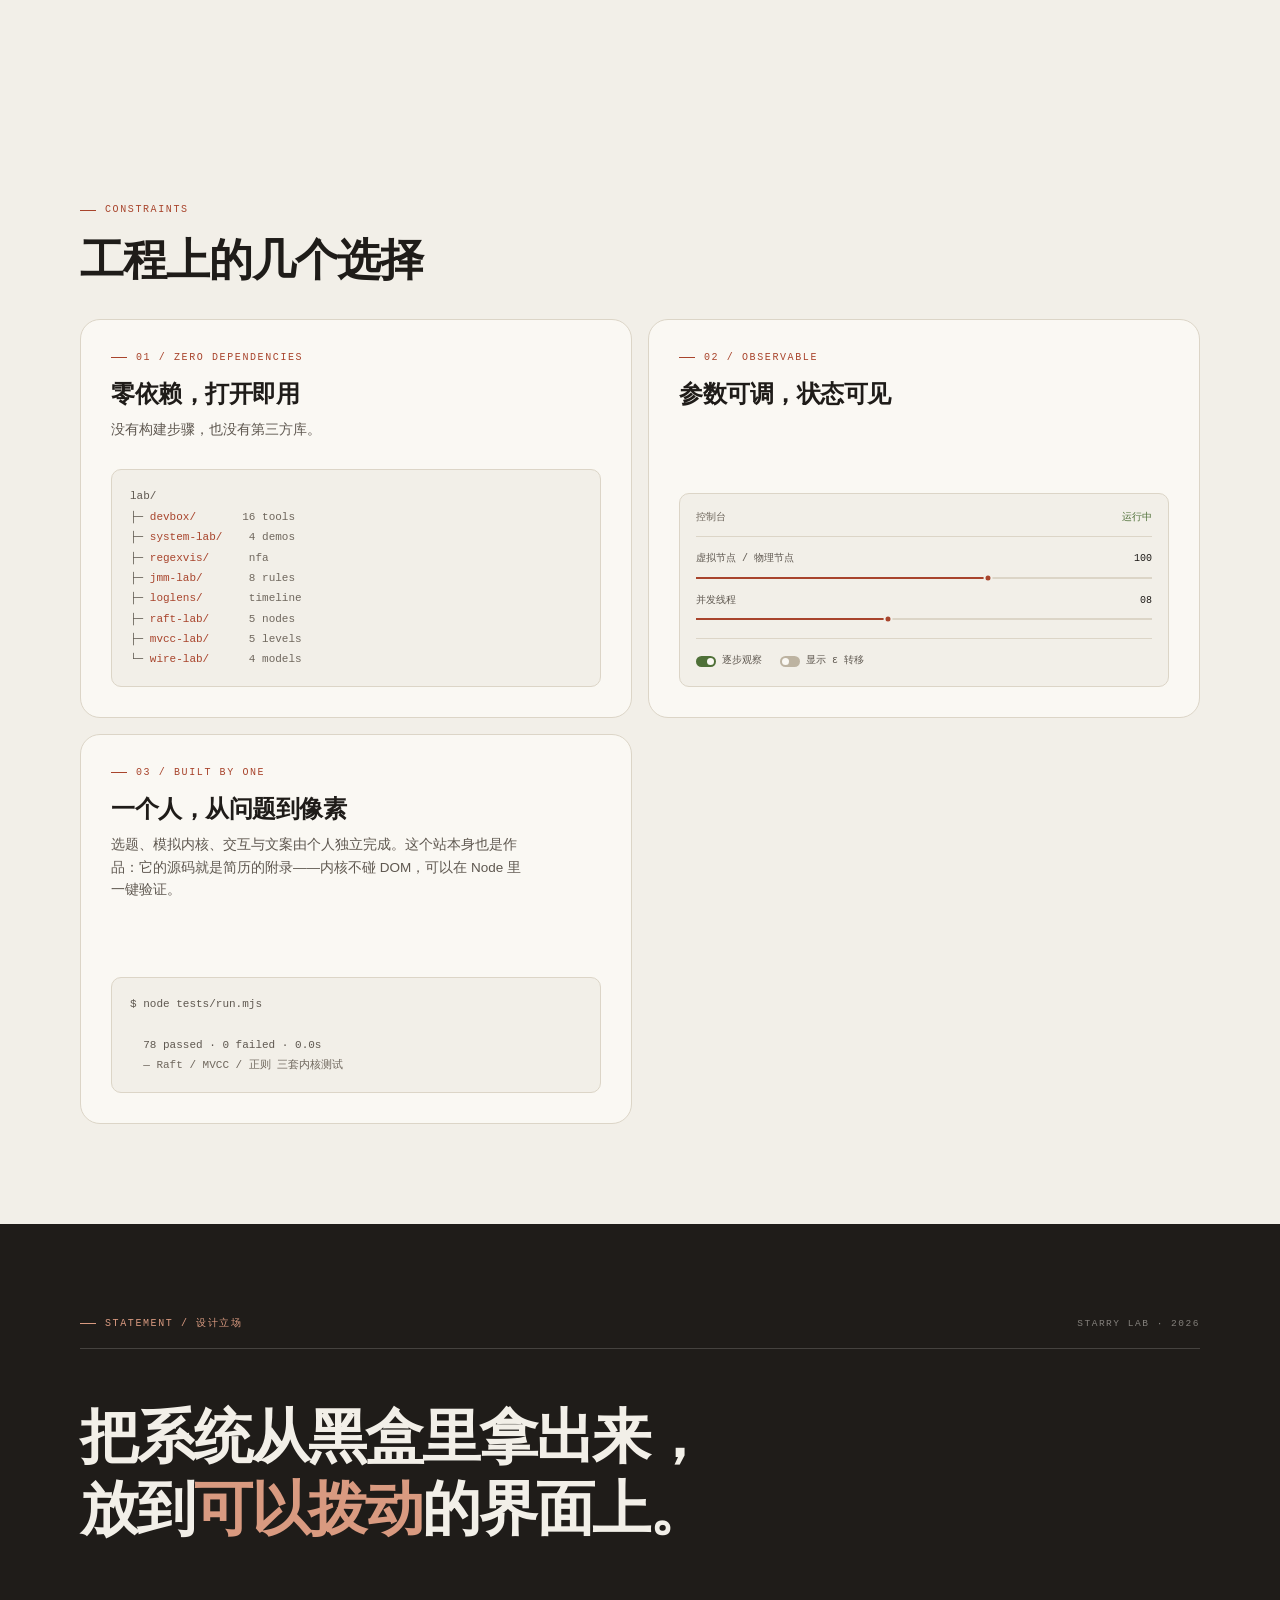
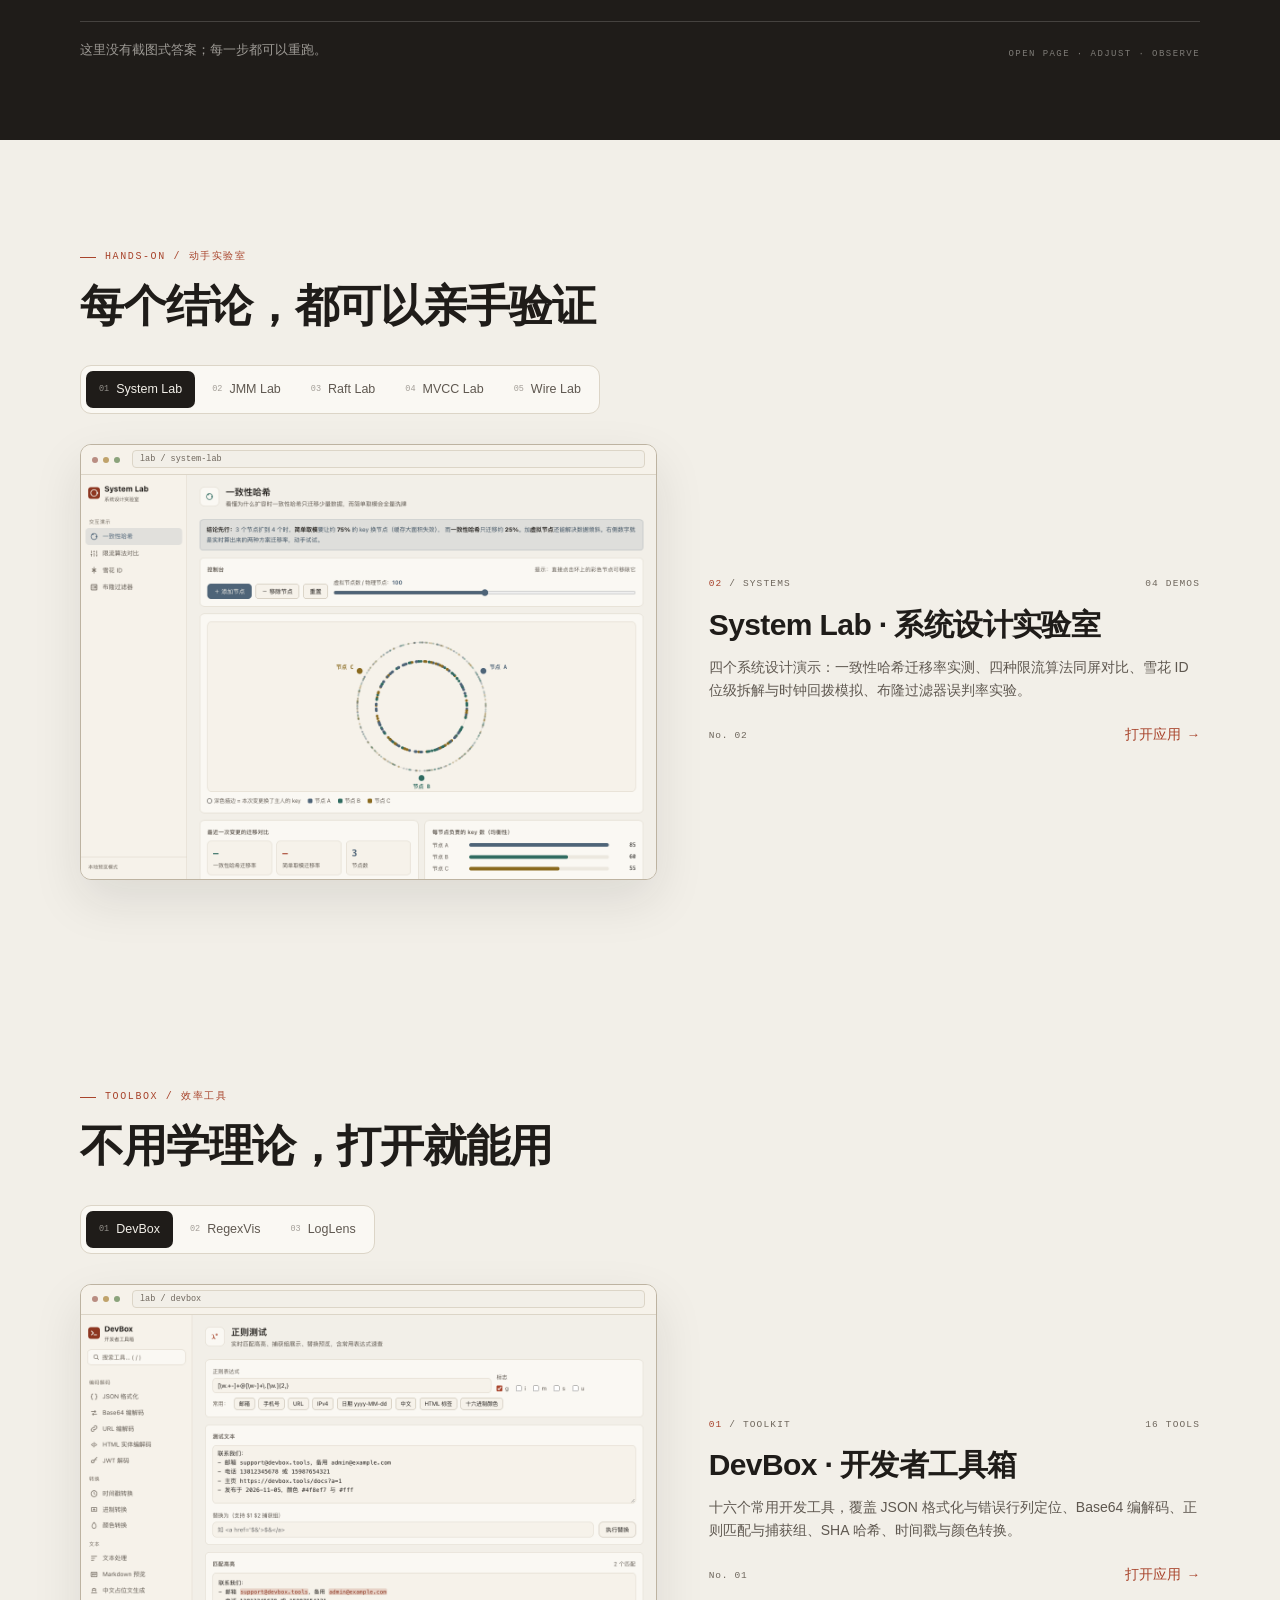
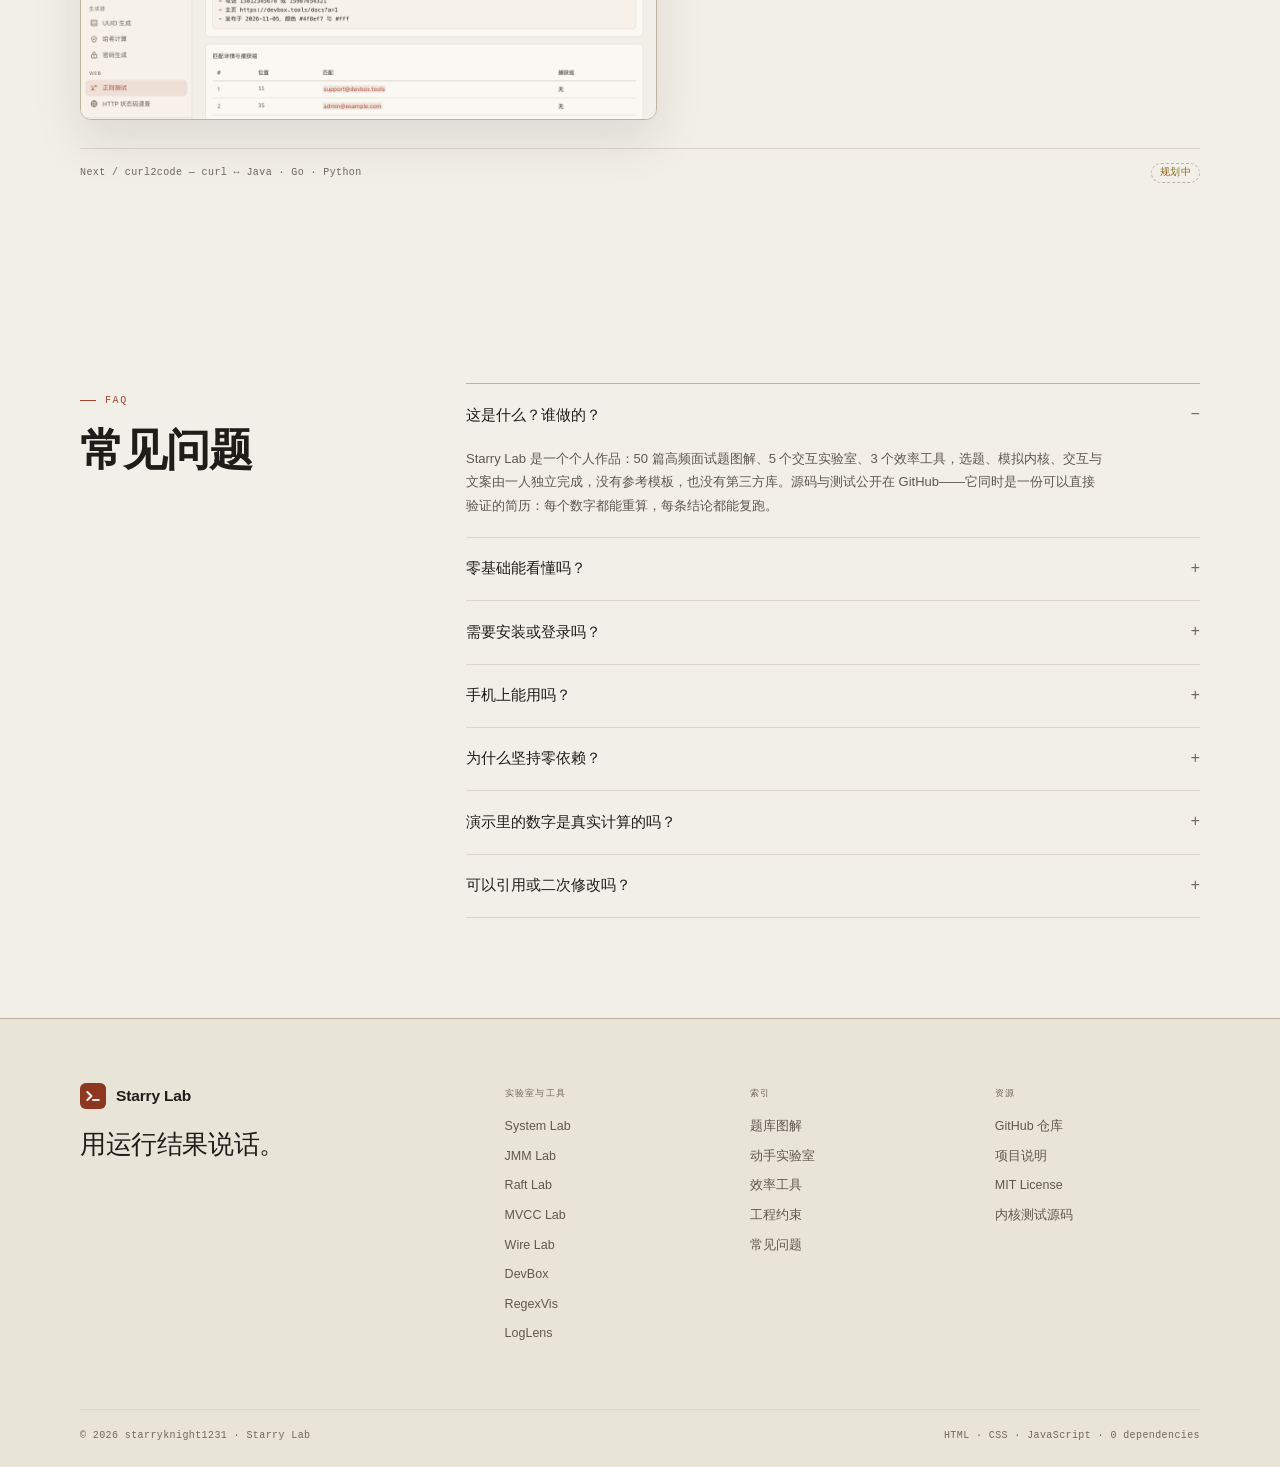
==== commit 68ce13c0: "删除 hero 开场区：导航下直达题库，定位句并入题库区标题；清理 hero 全部死 CSS" ====
--- a/index.html
+++ b/index.html
@@ -66,27 +66,6 @@
   }
   .nav-cta:hover { background: var(--accent-deep); }
   .nav-cta span { font-family: var(--mono); font-size: 11px; }
-
-  /* 首屏 */
-  .hero { padding: 74px 0 0; }
-  .hero-grid { display: grid; grid-template-columns: minmax(0, 1fr); align-items: end; }
-  .hero h1 { margin: 18px 0 0; font-size: clamp(44px, 6.6vw, 78px); line-height: 1.08; letter-spacing: -.035em; font-weight: 700; }
-  .hero h1 span { color: var(--accent); }
-  .hero .lead { margin: 24px 0 0; max-width: 620px; font-size: 16.5px; color: var(--muted); }
-  .hero-actions { margin-top: 30px; display: flex; gap: 10px; flex-wrap: wrap; }
-  .btn {
-    display: inline-flex; align-items: center; justify-content: center; gap: 7px;
-    height: 44px; padding: 0 20px; border-radius: 9px; border: 1px solid transparent;
-    font-size: 14px; font-weight: 500; transition: background .15s, border-color .15s, color .15s;
-  }
-  .btn.primary { background: var(--accent); color: #fbf7f0; }
-  .btn.primary:hover { background: var(--accent-deep); }
-  .btn.ghost { border-color: var(--line-strong); color: var(--ink); background: transparent; }
-  .btn.ghost:hover { border-color: var(--ink); }
-  .hero-facts { border-top: 1px solid var(--line-strong); padding-top: 12px; }
-  .fact { display: flex; justify-content: space-between; align-items: baseline; gap: 16px; padding: 8px 0; border-bottom: 1px solid var(--line); font-family: var(--mono); font-size: 10px; letter-spacing: .05em; color: var(--faint); }
-  .fact b { font-family: var(--sans); font-size: 15px; font-weight: 600; letter-spacing: -.01em; color: var(--ink); }
-  .hero-facts p { margin: 14px 0 0; font-size: 11.5px; line-height: 1.65; color: var(--faint); }
 
   /* 首屏 */
   .frame { background: var(--surface); border: 1px solid var(--line-strong); border-radius: 11px; overflow: hidden; box-shadow: 0 28px 60px rgba(31,28,25,.16); }
@@ -317,9 +296,6 @@
   }
 
   @media (max-width: 1020px) {
-    .hero-grid { grid-template-columns: 1fr; gap: 34px; }
-    .hero-facts { display: grid; grid-template-columns: repeat(4, 1fr); gap: 0 18px; }
-    .hero-facts p { grid-column: 1 / -1; }
     .section-head { grid-template-columns: 1fr; gap: 16px; }
     .section-head > p { max-width: 640px; }
     .showcase { grid-template-columns: 1fr; gap: 30px; }
@@ -340,14 +316,9 @@
     .nav-cta { margin-left: auto; }
     .section { padding: 76px 0; }
     .questions { padding: 72px 0; }
-    .hero { padding-top: 52px; }
   }
   @media (max-width: 560px) {
     .container { width: calc(100% - 32px); }
-    .hero h1 { font-size: 42px; }
-    .hero .lead { font-size: 15px; }
-    .hero-facts { grid-template-columns: 1fr 1fr; }
-    .hero-facts p { display: none; }
     .section-head h2 { font-size: 30px; }
     .info h3 { font-size: 25px; }
     .showcase .frame img { aspect-ratio: 1280 / 900; object-fit: cover; object-position: top; }
@@ -383,22 +354,6 @@
 </header>
 
 <main id="top">
-  <section class="hero">
-    <div class="container">
-      <div class="hero-grid">
-        <div class="hero-copy">
-          <span class="eyebrow">Starry Lab · Interview, Illustrated</span>
-          <h1>高频面试题<br><span>用图讲透</span></h1>
-          <p class="lead">把后端高频面试题拆成分步图解——每一步只讲一件事，术语就地解释，初级也能一路看懂；看完图，再跳进实验室亲手验证。</p>
-          <div class="hero-actions">
-            <a class="btn primary" href="#qa">浏览题库 →</a>
-            <a class="btn ghost" href="#labs">动手实验室</a>
-          </div>
-        </div>
-      </div>
-    </div>
-  </section>
-
   <section class="section" id="qa">
     <div class="container">
       <div class="section-head">
@@ -406,6 +361,7 @@
           <span class="eyebrow">Q&amp;A / Illustrated</span>
           <h2>高频面试题，一步步画给你看</h2>
         </div>
+        <p>每一步只讲一件事，术语就地解释，初级也能一路看懂；看完图，再跳进实验室亲手验证。</p>
       </div>
 
       <div class="tabs" role="tablist" aria-label="题目分类过滤" id="qa-tabs">
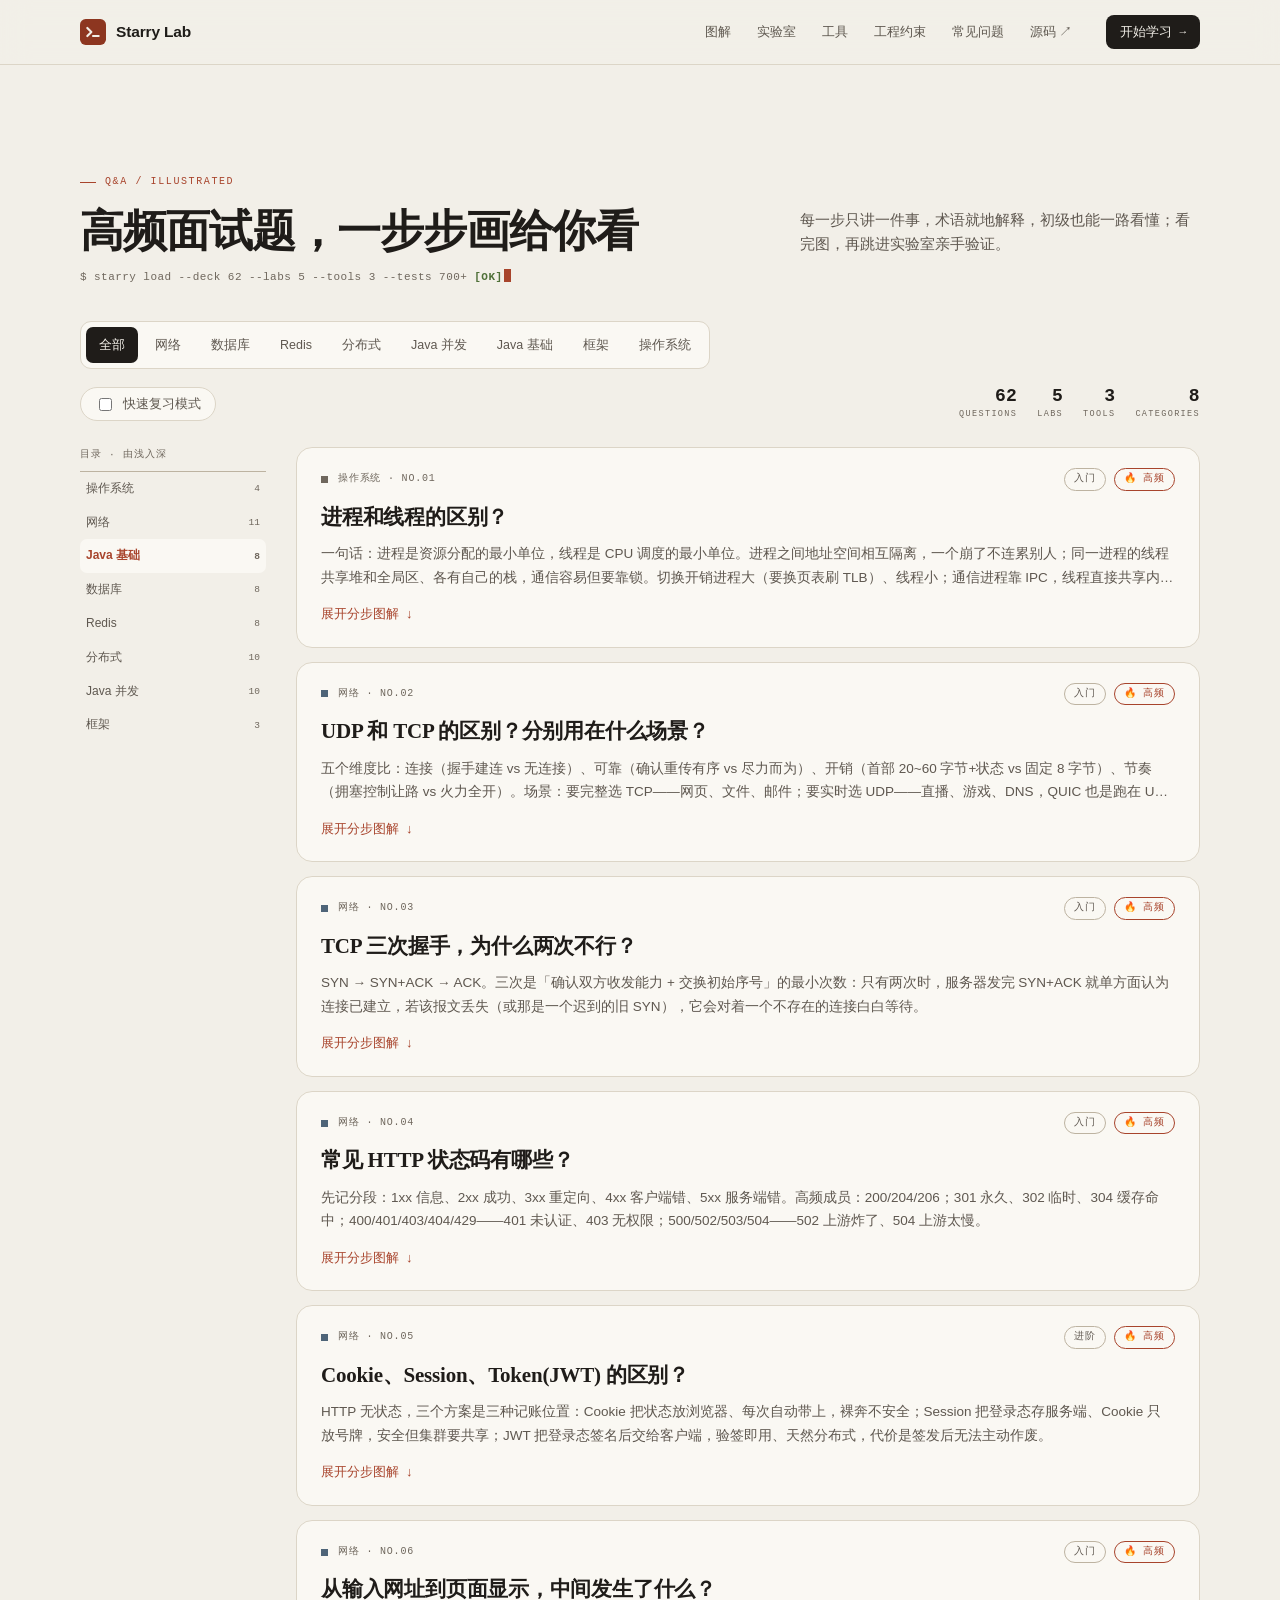
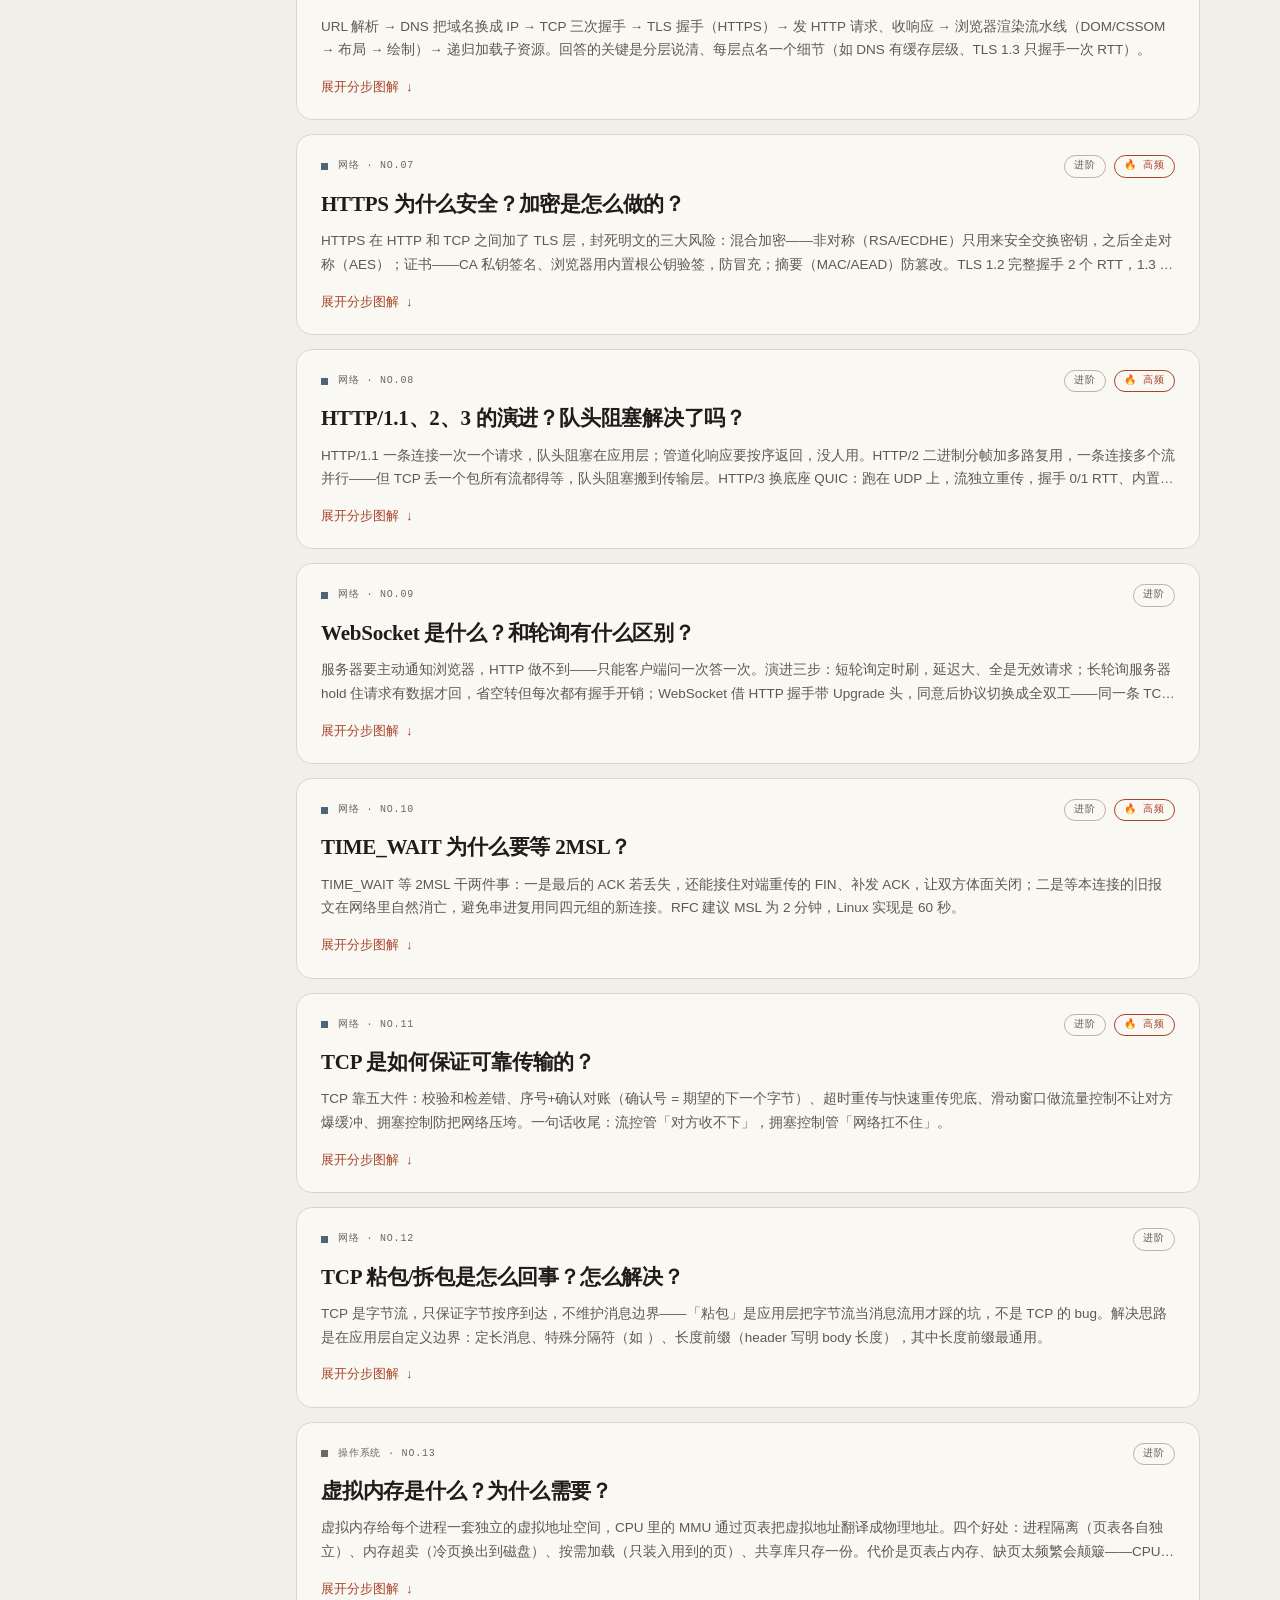
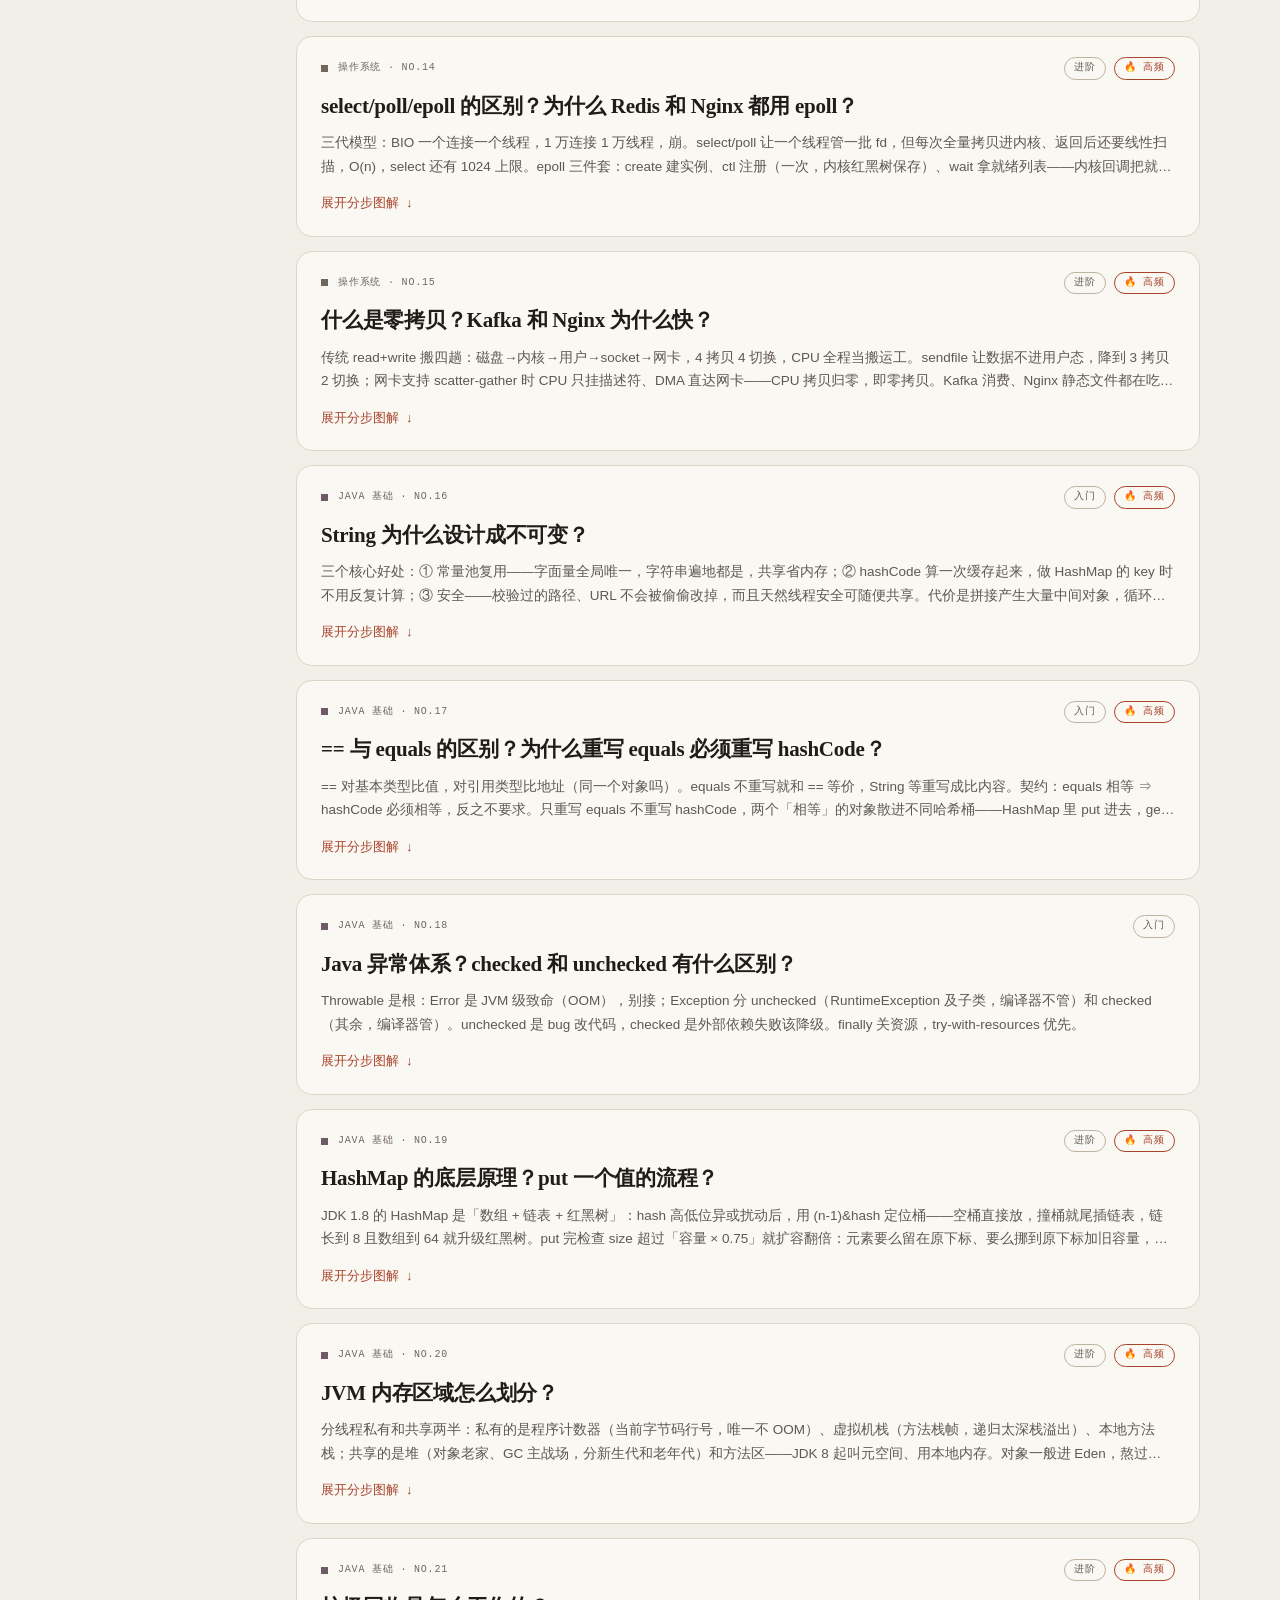
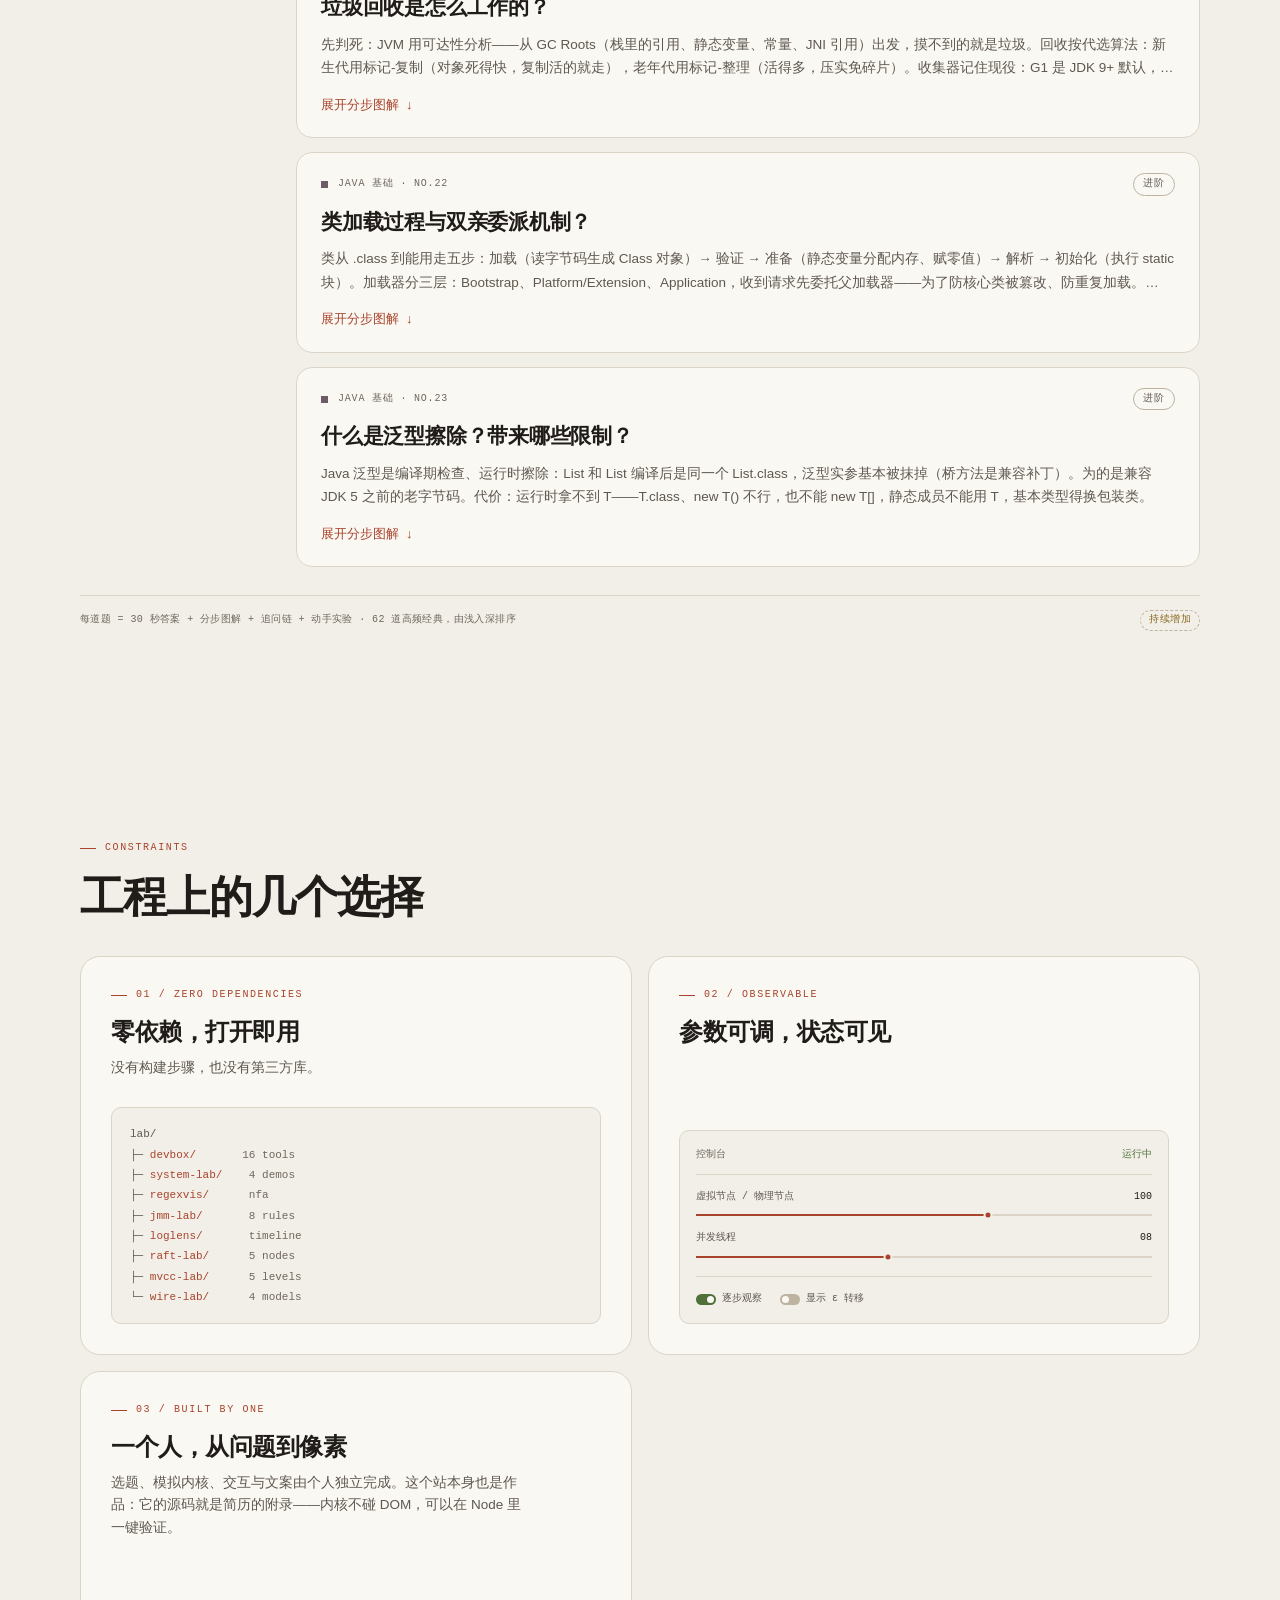
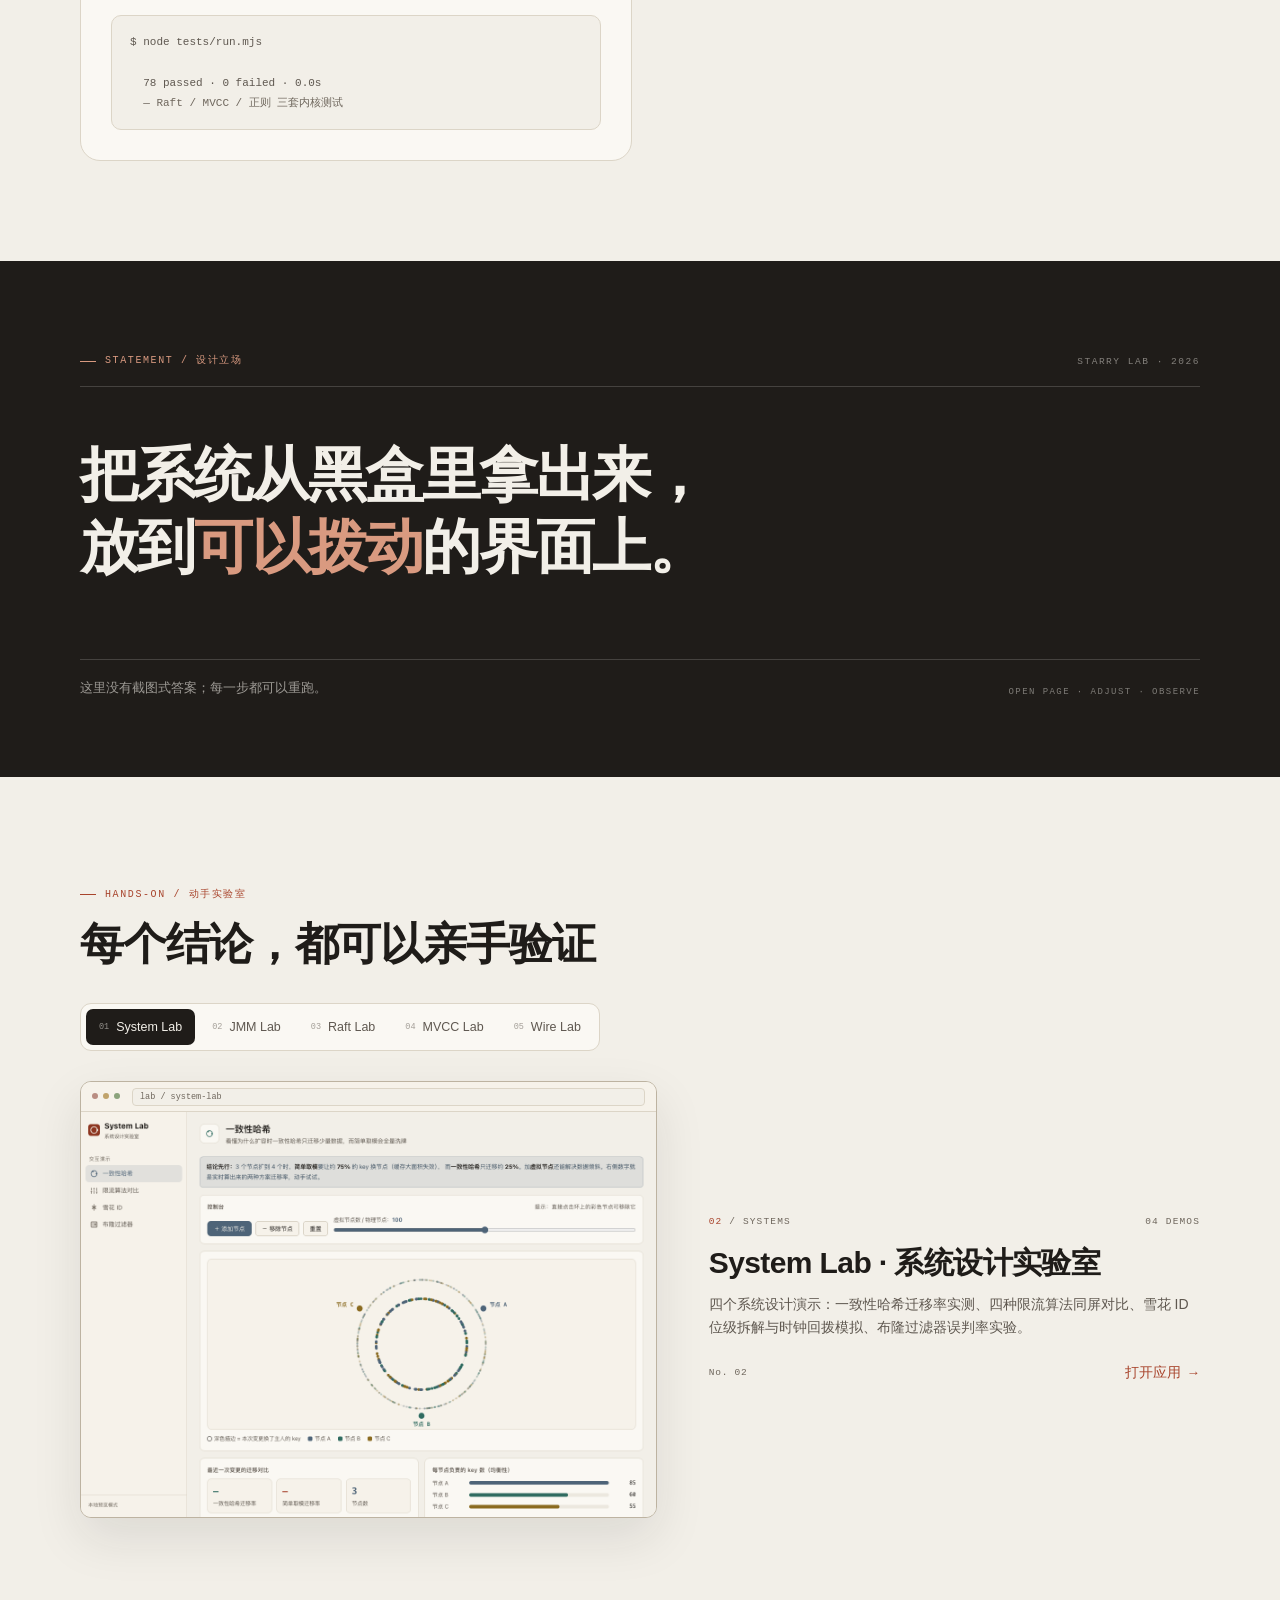
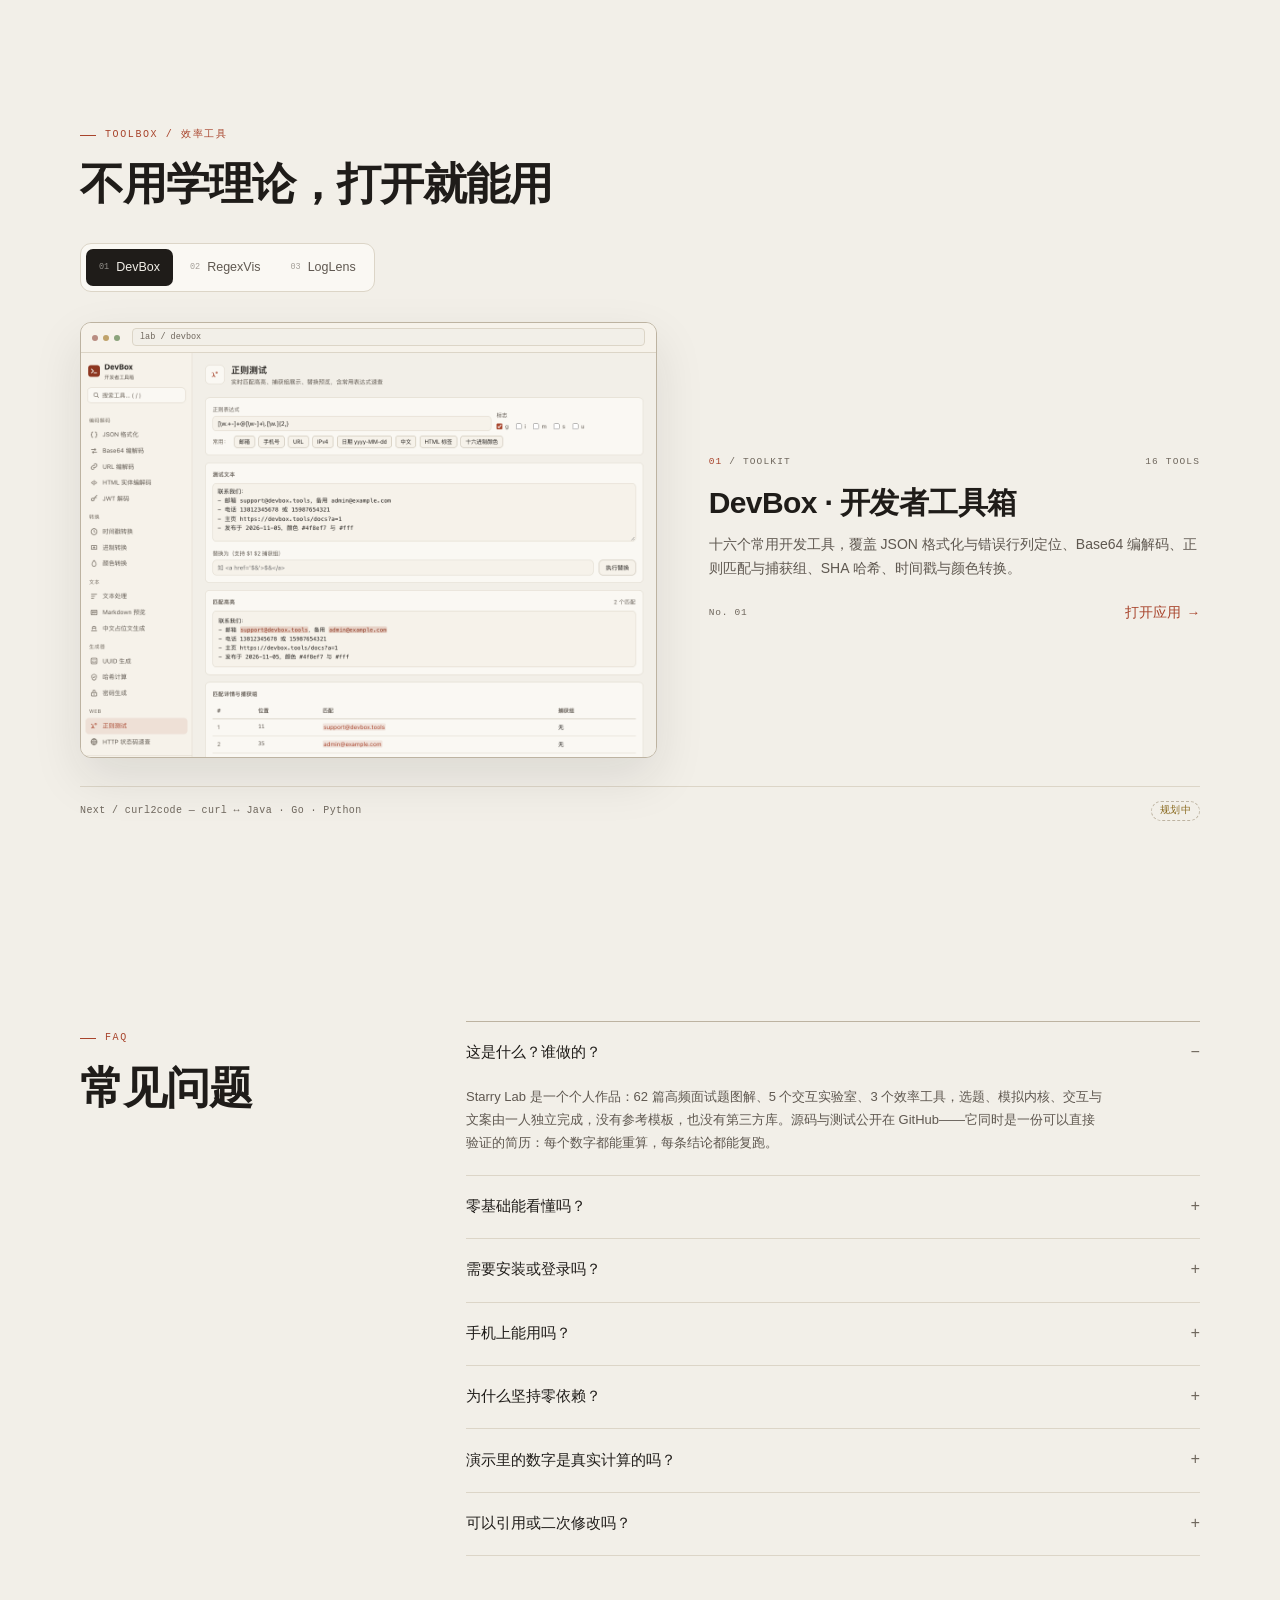
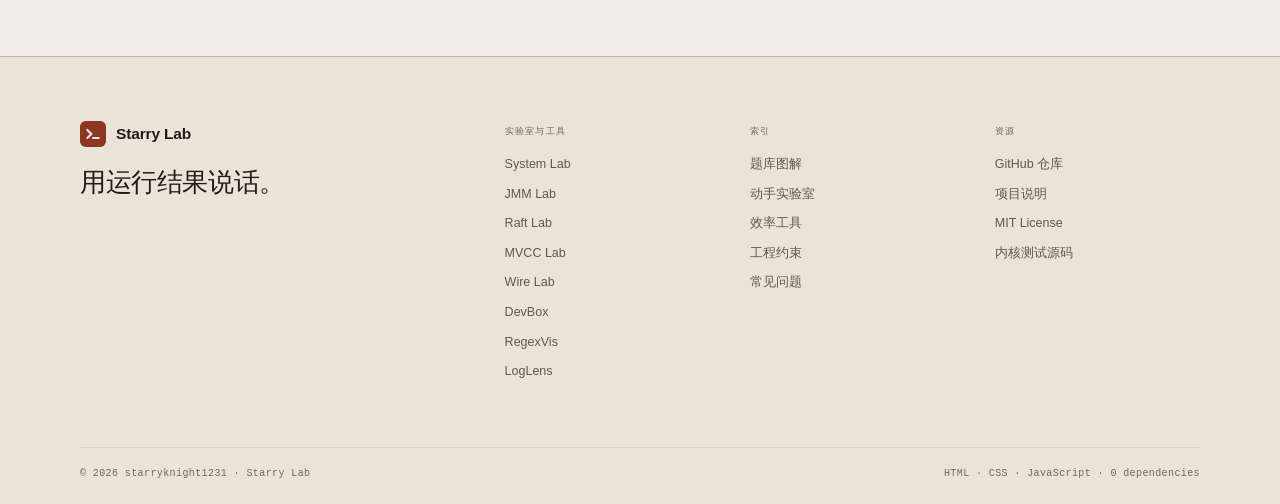
==== commit 1d5b0703: "题库扩至 62 题（新增 12 题：HTTP/2-3、WebSocket、跳表、哨兵、限流、布隆、零拷贝、AQS、JUC 三兄弟、equals、异常、泛型擦除）+ 科幻 HUD 视觉层（滚动进度条/终" ====
--- a/index.html
+++ b/index.html
@@ -283,6 +283,31 @@
   .qa-rel-a { display: inline-block; margin: 0 8px 6px 0; padding: 4px 10px; background: var(--bg); border: 1px solid var(--line); border-radius: 99px; font-size: 12px; color: var(--muted); }
   .qa-rel-a:hover { color: var(--accent); border-color: var(--accent); }
 
+  /* 科幻 HUD 层 */
+  .scroll-progress { position: fixed; top: 0; left: 0; height: 2.5px; width: 0; z-index: 200; background: linear-gradient(90deg, var(--accent), var(--teal)); transition: width .08s linear; pointer-events: none; }
+  .term-line { font-family: var(--mono); font-size: 11px; color: var(--faint); letter-spacing: .04em; margin-top: 12px; min-height: 17px; }
+  .term-line .ok { color: var(--moss); font-weight: 700; }
+  .term-line .cursor { display: inline-block; width: 7px; height: 13px; background: var(--accent); vertical-align: -2px; margin-left: 2px; animation: qa-blink 1.1s steps(1) infinite; }
+  @keyframes qa-blink { 50% { opacity: 0; } }
+  .hud { margin-left: auto; display: flex; gap: 20px; font-family: var(--mono); text-align: right; }
+  .hud b { display: block; font-size: 18px; font-weight: 700; color: var(--ink); letter-spacing: .02em; line-height: 1.1; }
+  .hud span { display: block; font-size: 8.5px; letter-spacing: .16em; text-transform: uppercase; color: var(--faint); }
+  .qa-card { position: relative; }
+  .qa-card::after { content: ""; position: absolute; inset: -1px; border-radius: 17px; padding: 1.2px; background: linear-gradient(120deg, transparent 25%, rgba(168,68,44,.6) 50%, rgba(47,107,96,.45) 65%, transparent 85%); -webkit-mask: linear-gradient(#fff 0 0) content-box, linear-gradient(#fff 0 0); -webkit-mask-composite: xor; mask-composite: exclude; opacity: 0; transition: opacity .4s; pointer-events: none; }
+  .qa-card:hover::after { opacity: 1; }
+  .qa-card.is-open::after { opacity: .45; }
+  .qa-detail { position: relative; overflow: hidden; }
+  .qa-card.is-open .qa-detail::before { content: ""; position: absolute; left: 0; right: 0; top: 0; height: 2px; background: linear-gradient(90deg, transparent, var(--accent), transparent); animation: qa-scan .8s ease-out 1; pointer-events: none; }
+  @keyframes qa-scan { from { top: 0; opacity: 1; } to { top: calc(100% - 2px); opacity: 0; } }
+  .qa-stage { position: relative; }
+  .qa-stage::before, .qa-stage::after { content: ""; position: absolute; width: 15px; height: 15px; pointer-events: none; z-index: 2; }
+  .qa-stage::before { top: -1px; left: -1px; border-top: 2px solid var(--accent); border-left: 2px solid var(--accent); }
+  .qa-stage::after { bottom: -1px; right: -1px; border-bottom: 2px solid var(--accent); border-right: 2px solid var(--accent); }
+  @media (prefers-reduced-motion: reduce) {
+    .scroll-progress { transition: none; }
+    .qa-card.is-open .qa-detail::before { animation: none; opacity: 0; }
+  }
+
   /* 窄屏：目录浮层 */
   @media (max-width: 1180px) {
     .qa-body { grid-template-columns: 1fr; }
@@ -335,6 +360,7 @@
 </style>
 </head>
 <body>
+<div class="scroll-progress" id="scroll-progress" aria-hidden="true"></div>
 <header class="nav">
   <div class="container nav-inner">
     <a class="brand" href="#top" aria-label="Starry Lab 首页">
@@ -363,6 +389,7 @@
         </div>
         <p>每一步只讲一件事，术语就地解释，初级也能一路看懂；看完图，再跳进实验室亲手验证。</p>
       </div>
+      <div class="term-line" id="term-line" aria-hidden="true"></div>
 
       <div class="tabs" role="tablist" aria-label="题目分类过滤" id="qa-tabs">
         <button class="tab" role="tab" data-cat="全部" aria-selected="true">全部</button>
@@ -380,6 +407,7 @@
         <label class="review-toggle" for="review-mode" title="收起图解，只滚题面与 30 秒答案，快速过卡">
           <input type="checkbox" id="review-mode"> 快速复习模式
         </label>
+        <div class="hud" id="qa-hud" aria-hidden="true"></div>
       </div>
 
       <div class="qa-body">
@@ -391,7 +419,7 @@
       </div>
 
       <div class="coming">
-        <span>每道题 = 30 秒答案 + 分步图解 + 追问链 + 动手实验 · 50 道高频经典，由浅入深排序</span>
+        <span>每道题 = 30 秒答案 + 分步图解 + 追问链 + 动手实验 · 62 道高频经典，由浅入深排序</span>
         <span class="badge">持续增加</span>
       </div>
     </div>
@@ -540,7 +568,7 @@
       <div class="faq-list">
         <details class="faq-item" open>
           <summary>这是什么？谁做的？</summary>
-          <p>Starry Lab 是一个个人作品：50 篇高频面试题图解、5 个交互实验室、3 个效率工具，选题、模拟内核、交互与文案由一人独立完成，没有参考模板，也没有第三方库。源码与测试公开在 GitHub——它同时是一份可以直接验证的简历：每个数字都能重算，每条结论都能复跑。</p>
+          <p>Starry Lab 是一个个人作品：62 篇高频面试题图解、5 个交互实验室、3 个效率工具，选题、模拟内核、交互与文案由一人独立完成，没有参考模板，也没有第三方库。源码与测试公开在 GitHub——它同时是一份可以直接验证的简历：每个数字都能重算，每条结论都能复跑。</p>
         </details>
         <details class="faq-item">
           <summary>零基础能看懂吗？</summary>
@@ -630,6 +658,8 @@
 <script src="qa-parts/part4.js"></script>
 <script src="qa-parts/part5.js"></script>
 <script src="qa-parts/part6.js"></script>
+<script src="qa-parts/part7.js"></script>
+<script src="qa-parts/part8.js"></script>
 <script>
   const MODULES = [
     {
@@ -738,6 +768,7 @@
   const all = (window.QA_BUILTIN || []).concat(
     window.QA_PART_1 || [], window.QA_PART_2 || [], window.QA_PART_3 || [],
     window.QA_PART_4 || [], window.QA_PART_5 || [], window.QA_PART_6 || [],
+    window.QA_PART_7 || [], window.QA_PART_8 || [],
   );
   const order = window.QA_ORDER || [];
   const byId = {};
@@ -858,6 +889,41 @@
     try { localStorage.setItem('qa-review', reviewBox.checked ? '1' : '0'); } catch (e) {}
   });
   try { if (localStorage.getItem('qa-review') === '1') { reviewBox.checked = true; applyReview(true); } } catch (e) {}
+
+  /* 科幻 HUD 层：滚动进度 / 终端打字行 / 数据统计 */
+  const progressBar = document.getElementById('scroll-progress');
+  window.addEventListener('scroll', () => {
+    const h = document.documentElement;
+    const p = h.scrollTop / Math.max(1, h.scrollHeight - h.clientHeight);
+    progressBar.style.width = (p * 100).toFixed(2) + '%';
+  }, { passive: true });
+
+  const labN = MODULES.filter(m => m.group === 'lab').length;
+  const toolN = MODULES.filter(m => m.group === 'tool').length;
+  const catsN = new Set(deck.map(e => e.cat)).size;
+  document.getElementById('qa-hud').innerHTML =
+    `<div><b>${deck.length}</b><span>Questions</span></div>` +
+    `<div><b>${labN}</b><span>Labs</span></div>` +
+    `<div><b>${toolN}</b><span>Tools</span></div>` +
+    `<div><b>${catsN}</b><span>Categories</span></div>`;
+
+  const termEl = document.getElementById('term-line');
+  const termText = '$ starry load --deck ' + deck.length + ' --labs ' + labN + ' --tools ' + toolN + ' --tests 700+';
+  const reducedMotion = matchMedia('(prefers-reduced-motion: reduce)').matches;
+  if (reducedMotion) {
+    termEl.textContent = termText + '  [OK]';
+  } else {
+    let ti = 0;
+    (function type() {
+      if (ti <= termText.length) {
+        termEl.innerHTML = termText.slice(0, ti) + '<span class="cursor"></span>';
+        ti += 2;
+        setTimeout(type, 24);
+      } else {
+        termEl.innerHTML = termText + '  <span class="ok">[OK]</span><span class="cursor"></span>';
+      }
+    })();
+  }
 
   /* 左侧快捷导航：桌面 sticky 侧栏 / 窄屏浮层 + scrollspy */
   const railNavs = [document.getElementById('rail-nav'), document.getElementById('rail-nav-m')];
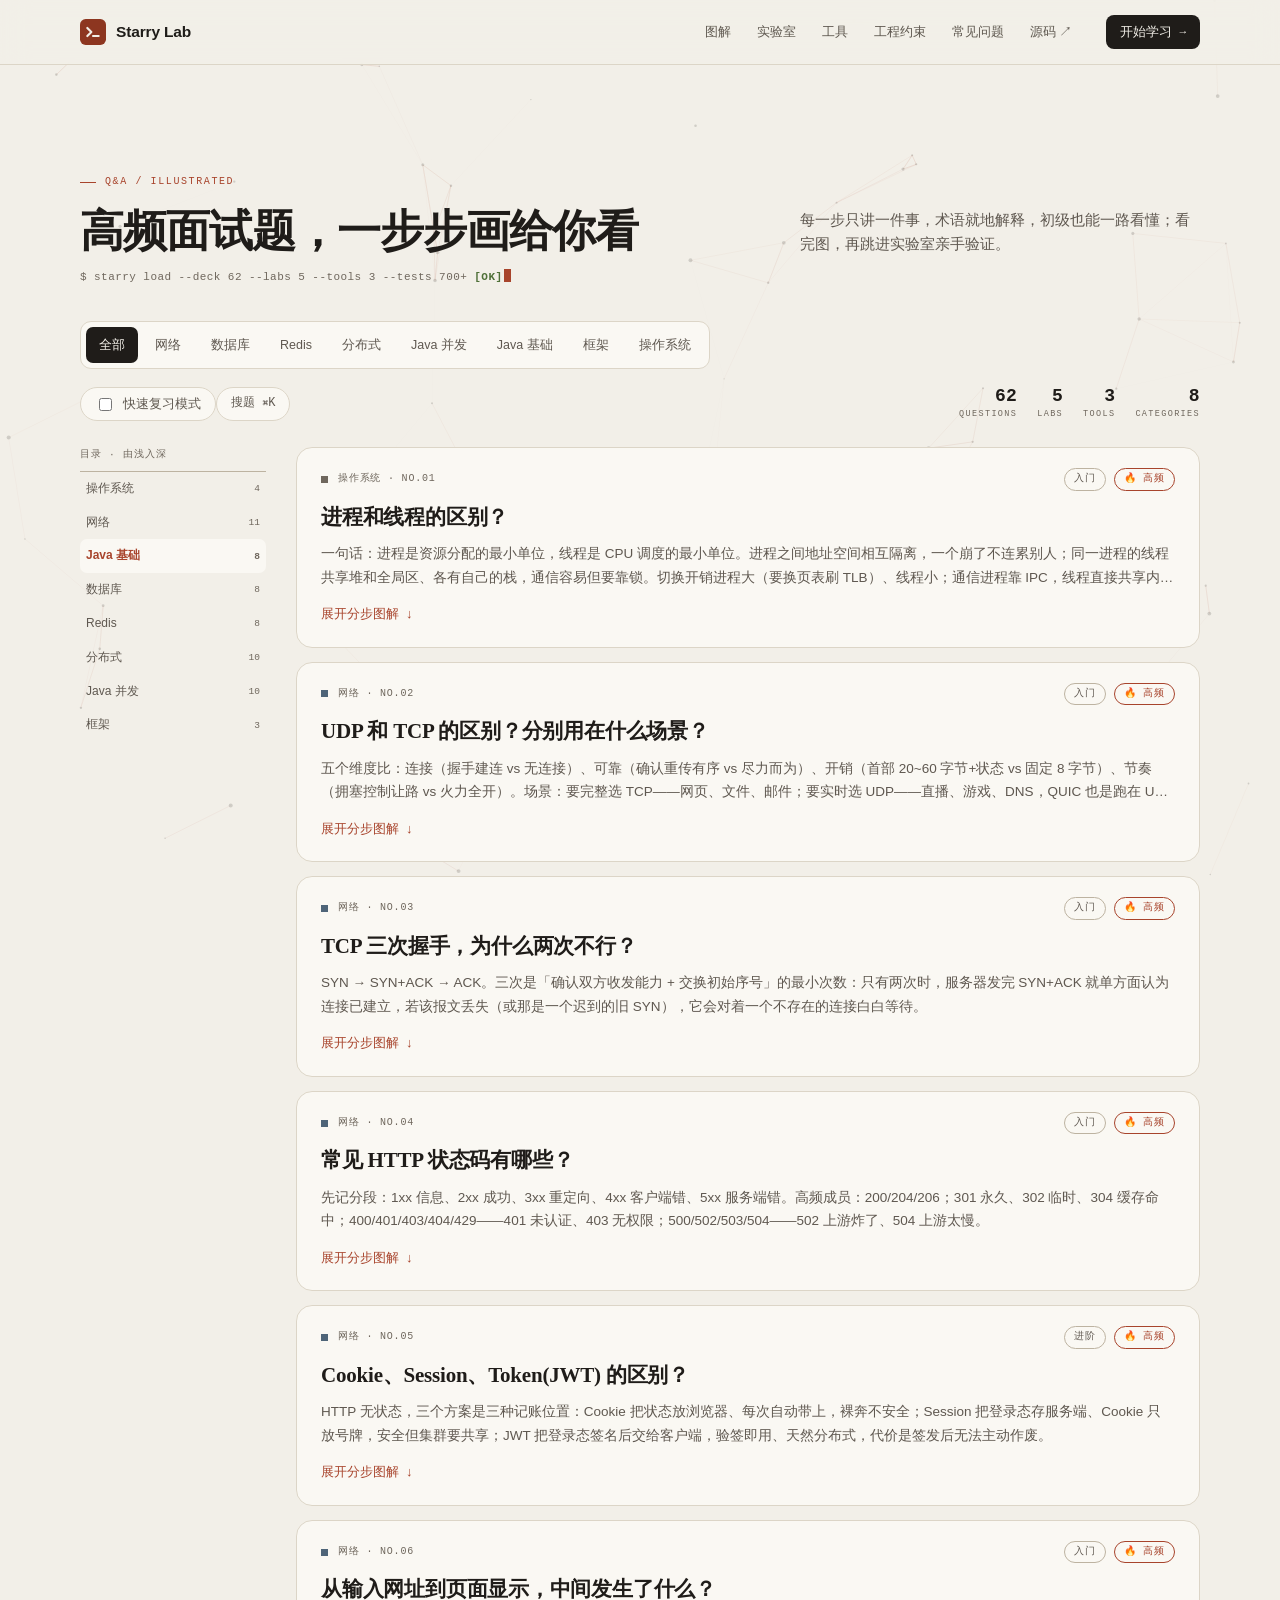
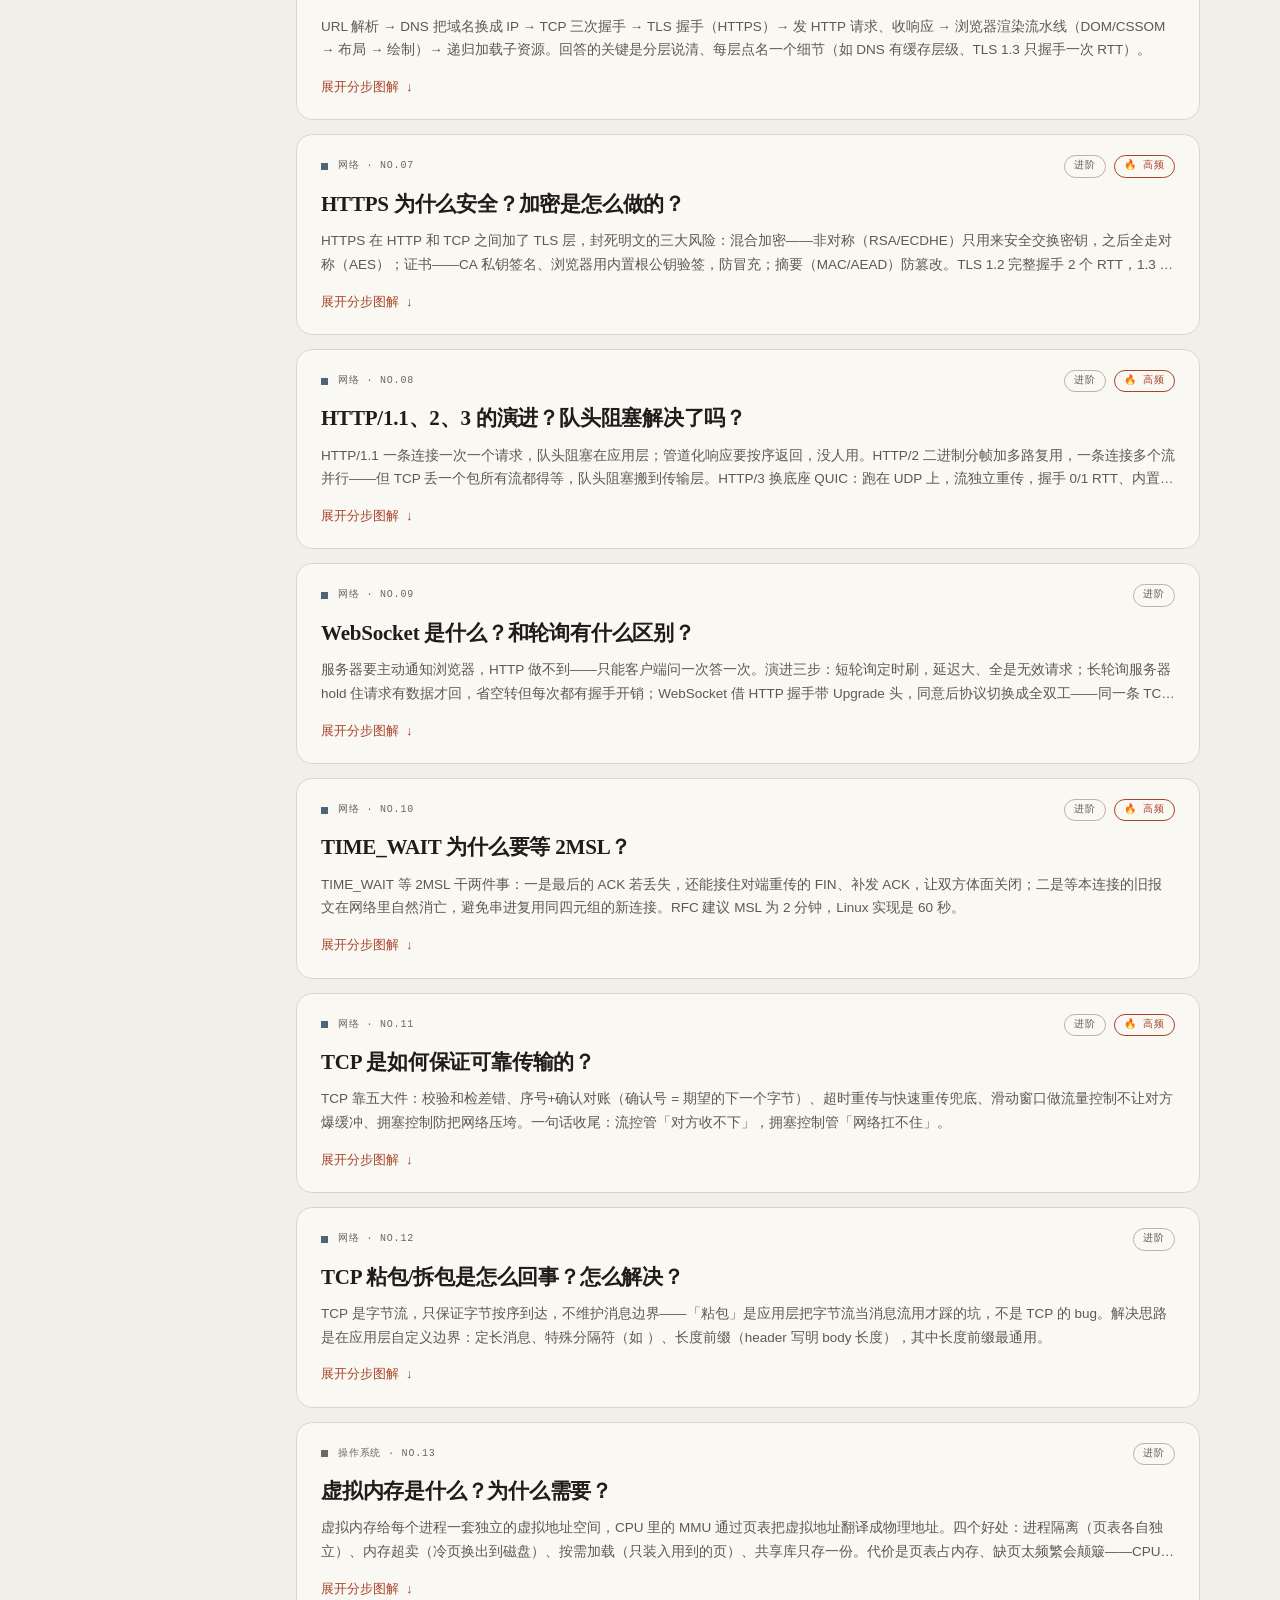
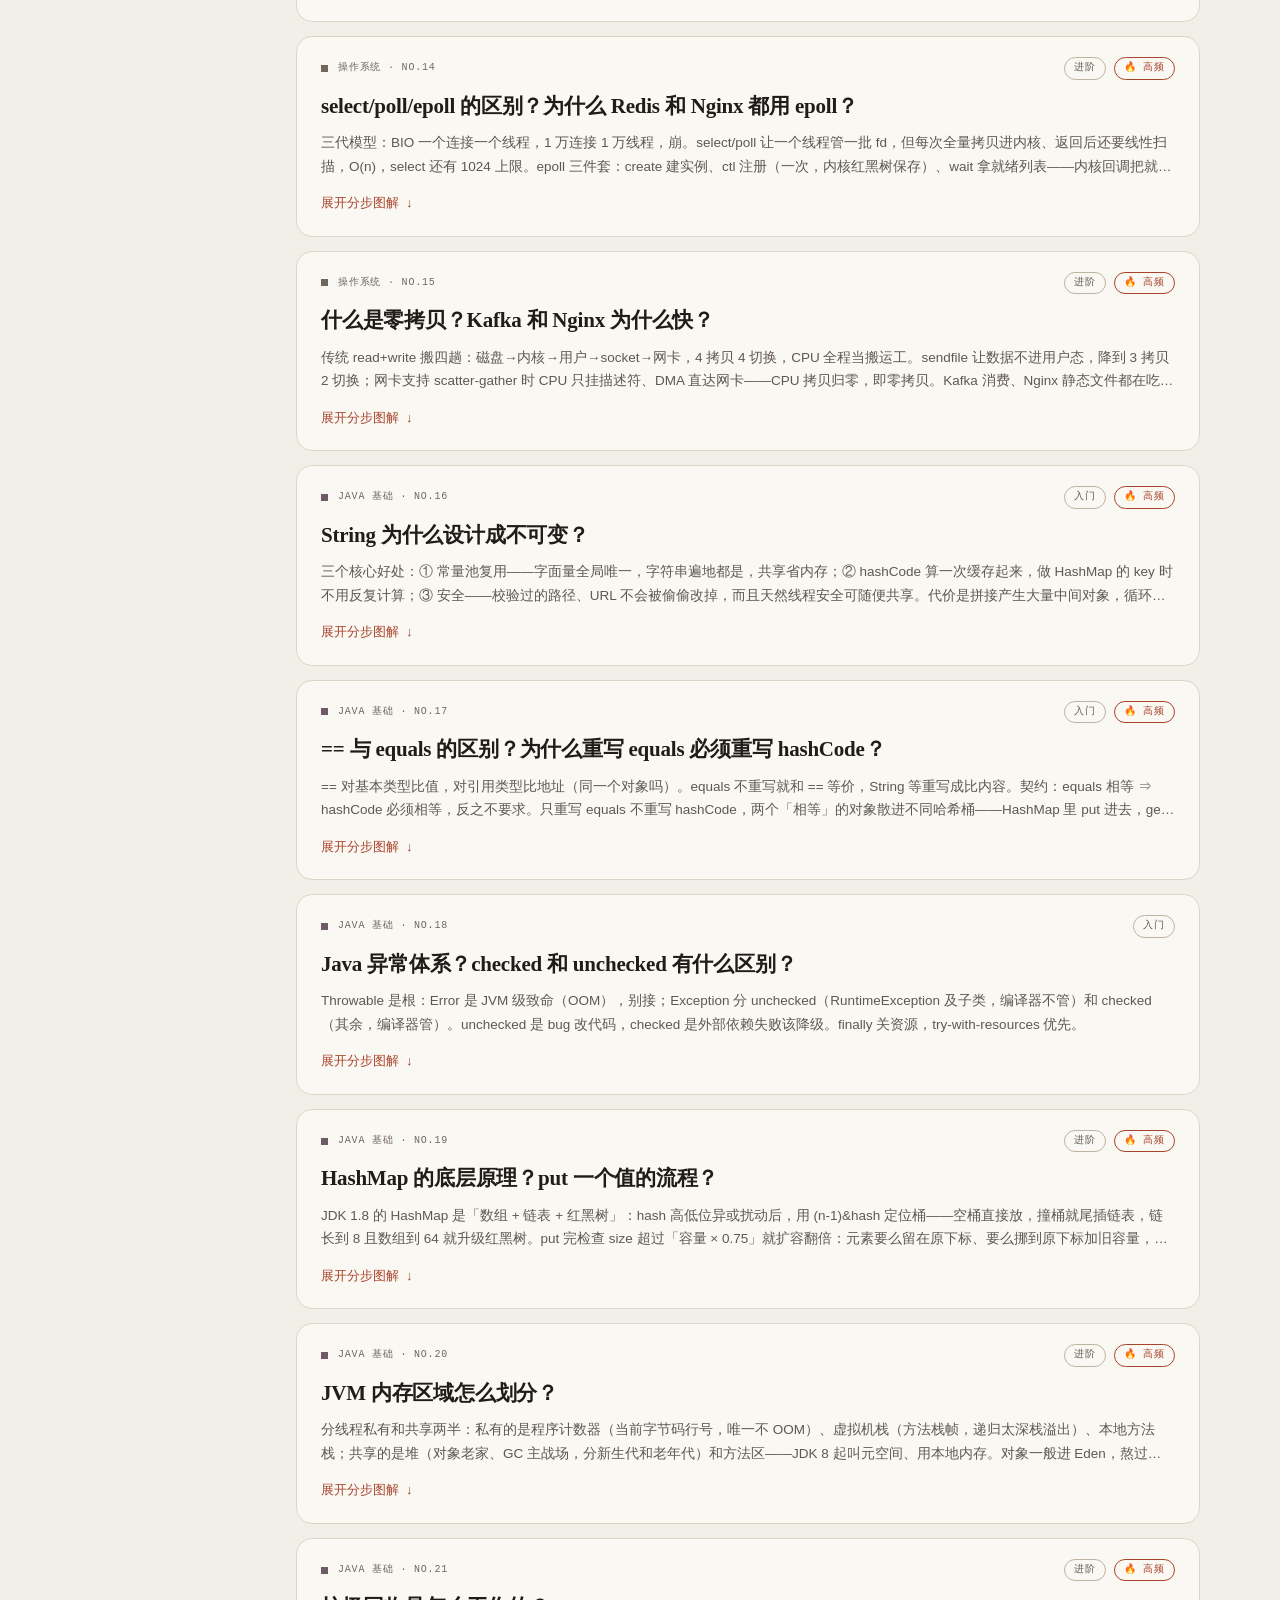
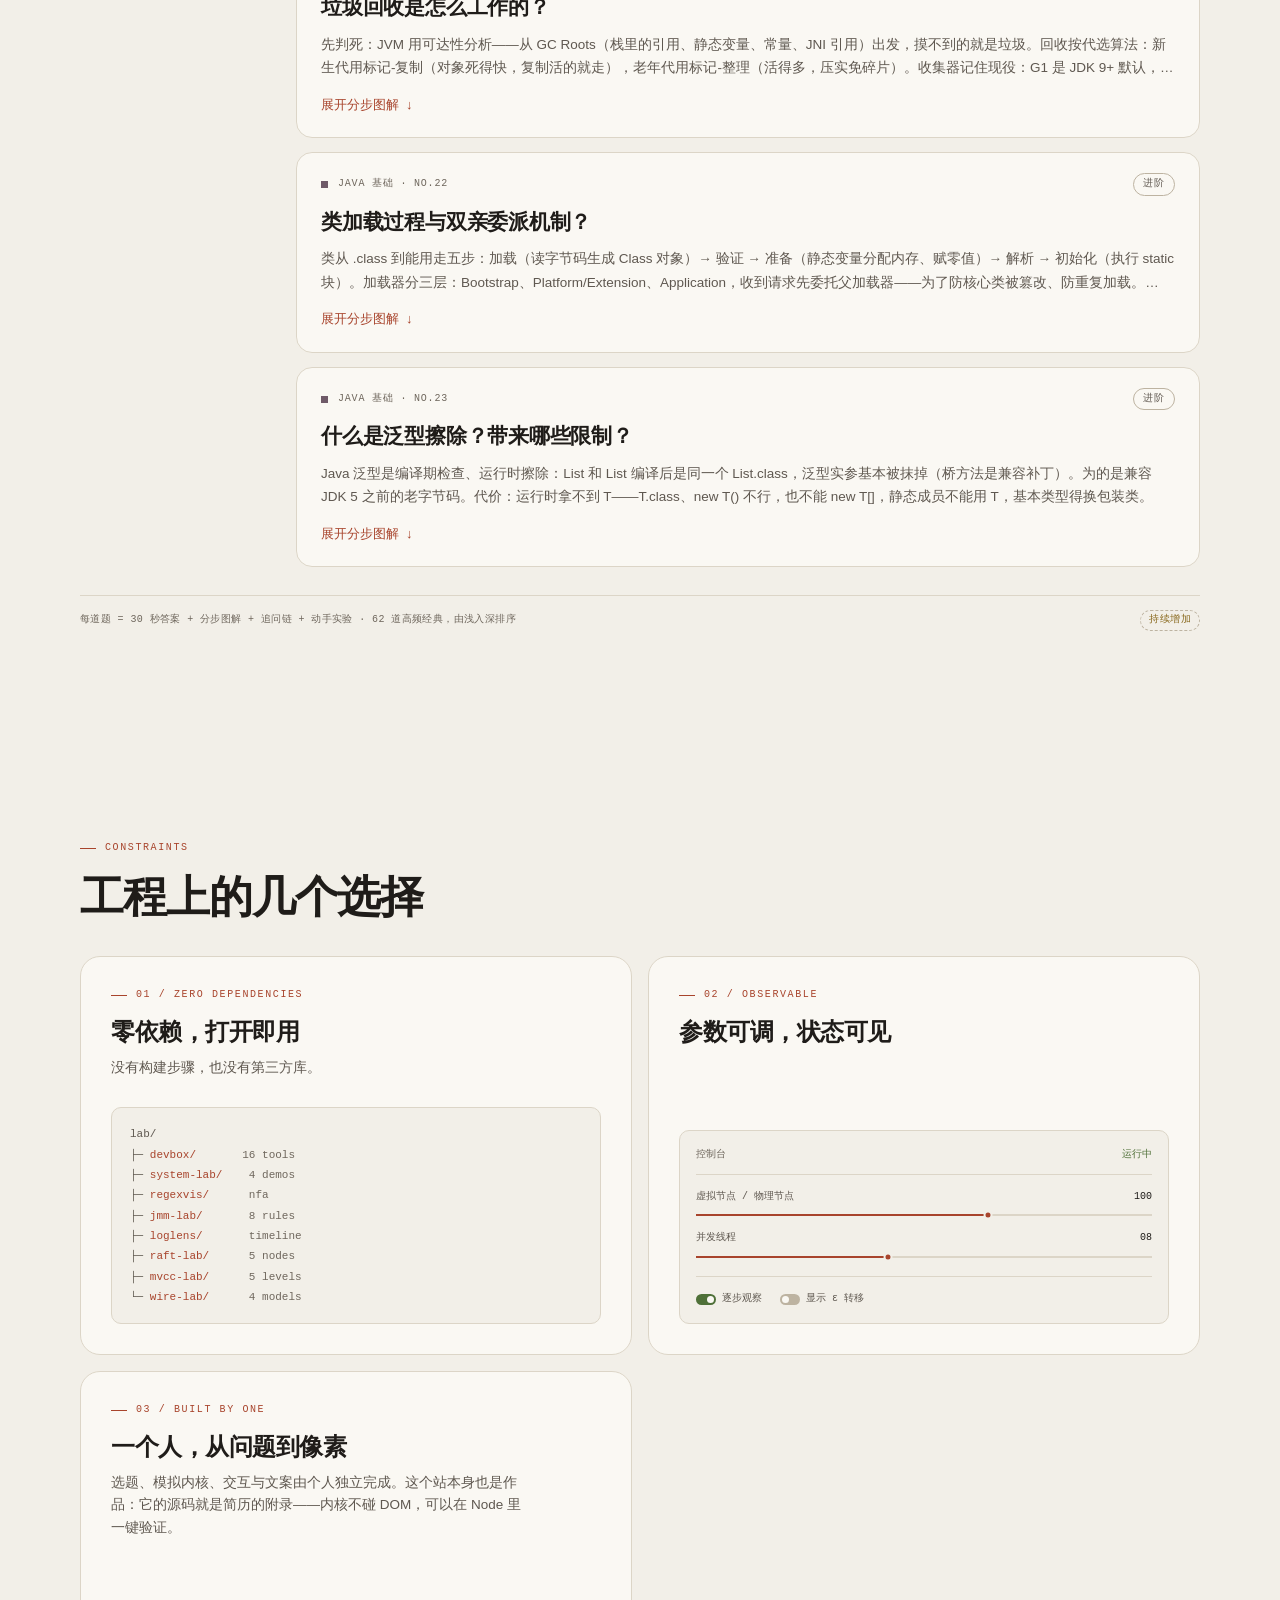
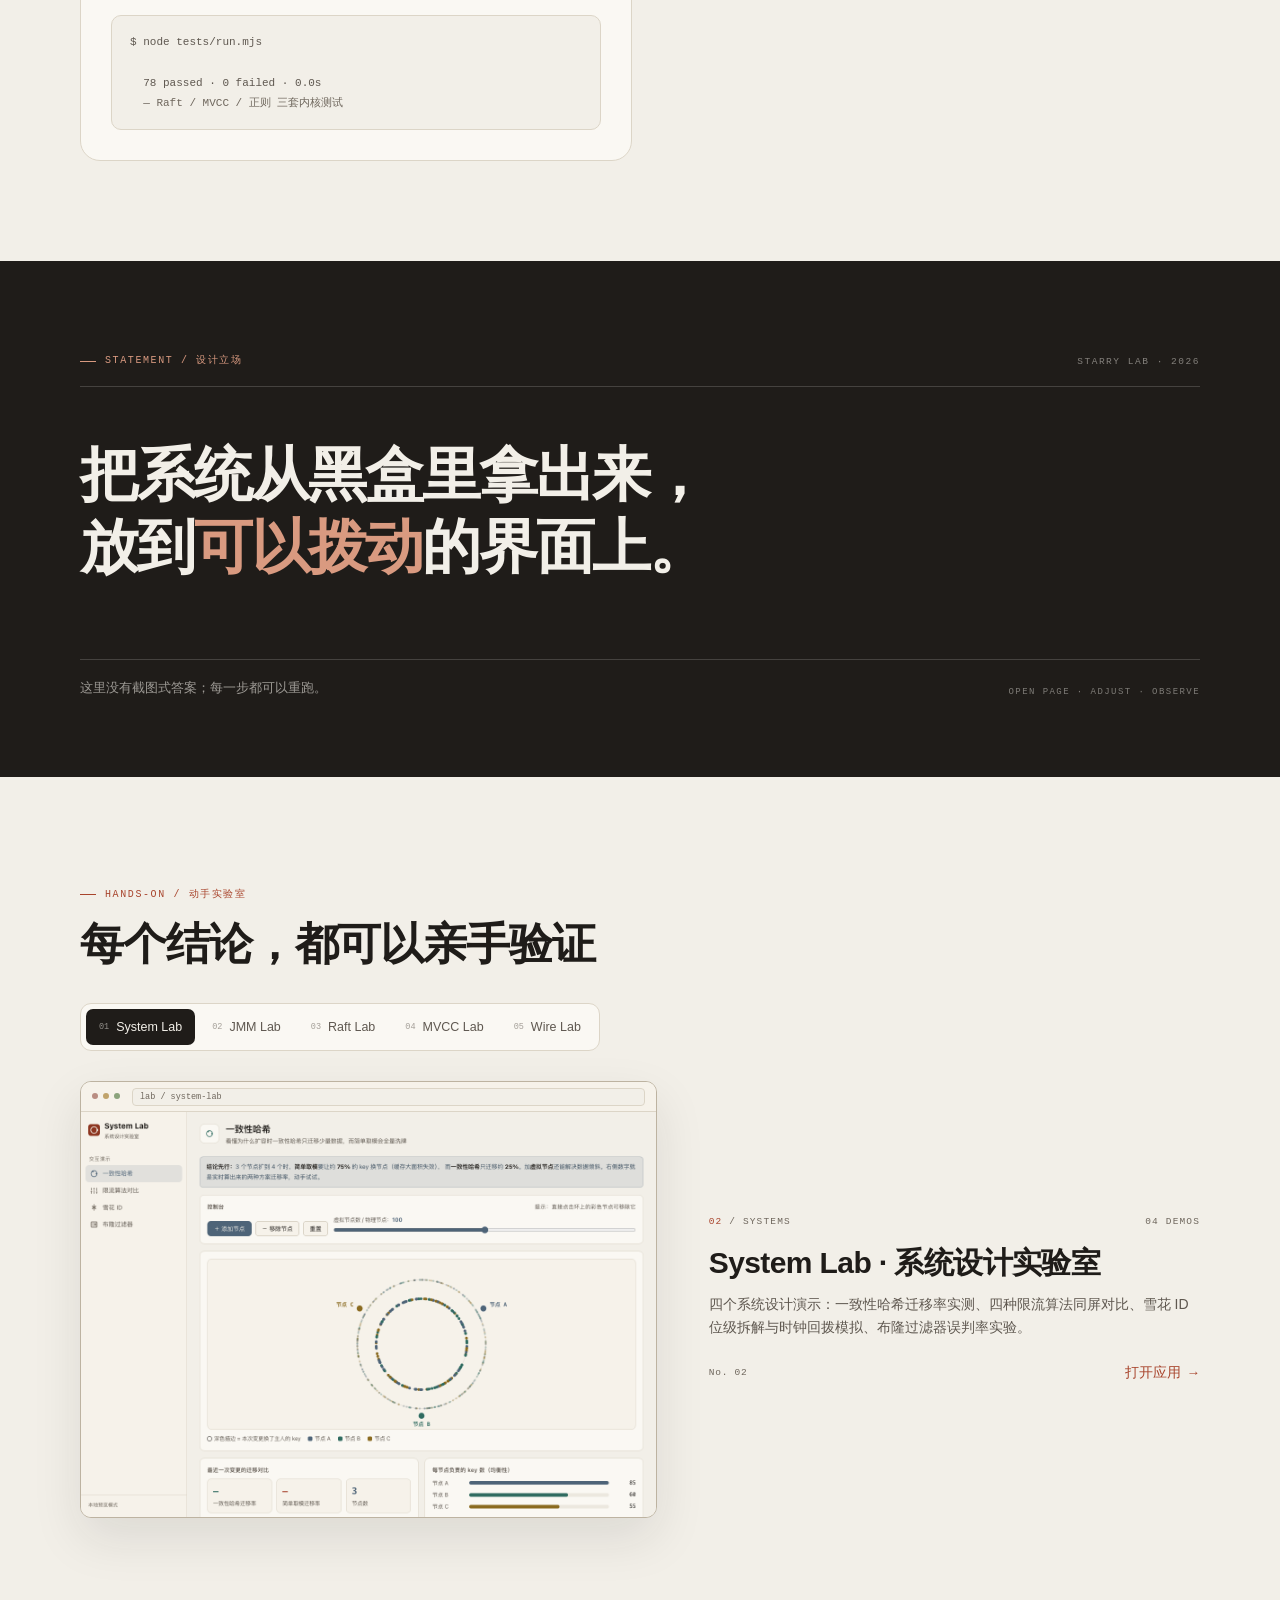
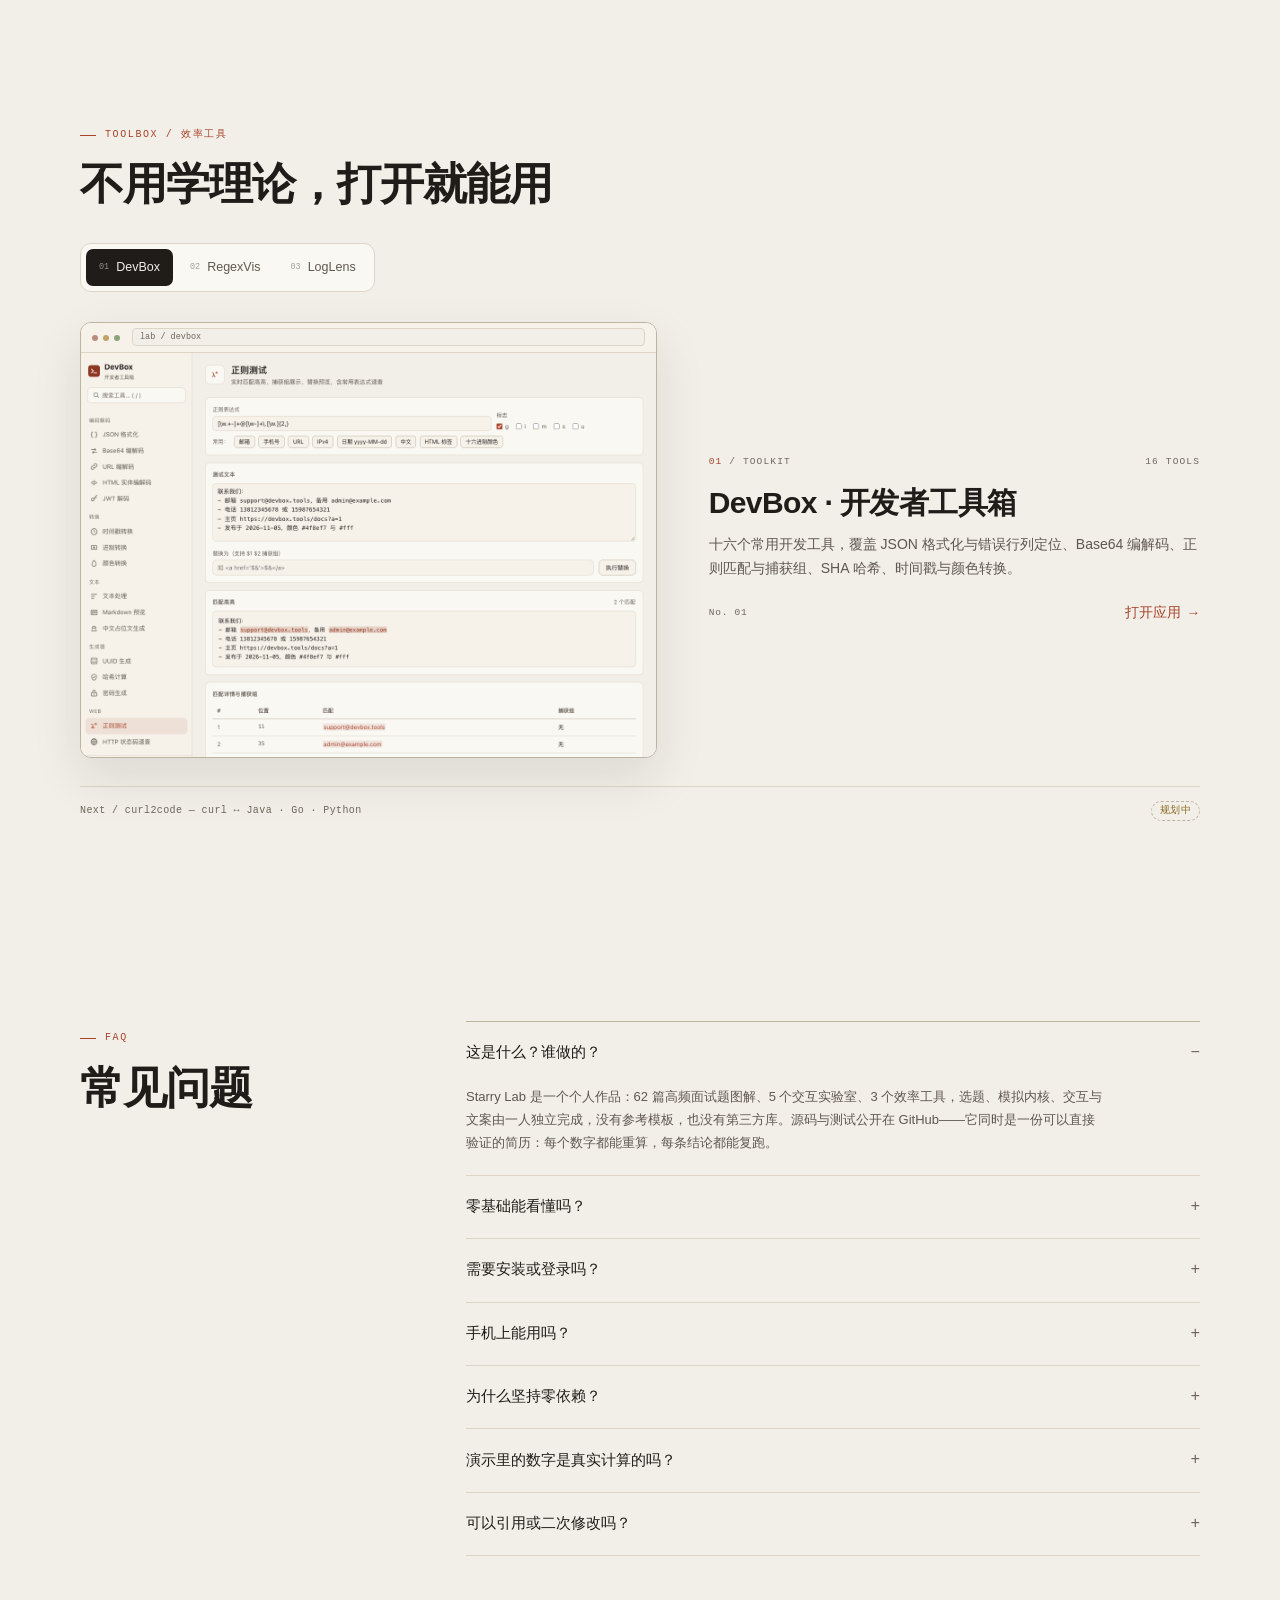
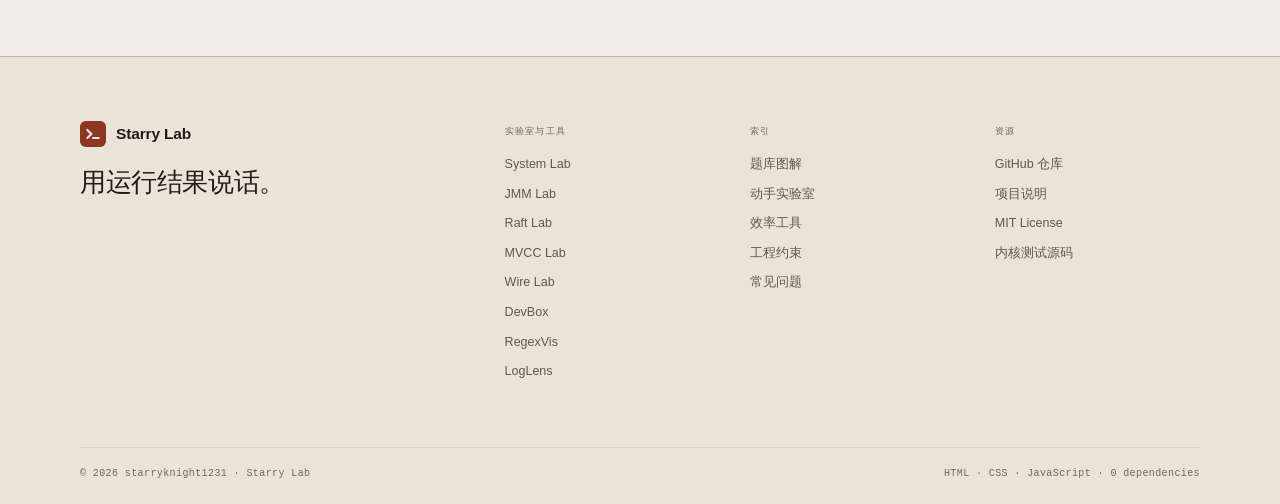
==== commit 3be5e95a: "高科技四件套：⌘K 命令面板（搜题/键盘导航/跳转展开）、粒子星空 canvas 背景、HUD 数字滚动、图解画布 3D 倾斜（全部零依赖，尊重 reduced-motion）" ====
--- a/index.html
+++ b/index.html
@@ -299,7 +299,7 @@
   .qa-detail { position: relative; overflow: hidden; }
   .qa-card.is-open .qa-detail::before { content: ""; position: absolute; left: 0; right: 0; top: 0; height: 2px; background: linear-gradient(90deg, transparent, var(--accent), transparent); animation: qa-scan .8s ease-out 1; pointer-events: none; }
   @keyframes qa-scan { from { top: 0; opacity: 1; } to { top: calc(100% - 2px); opacity: 0; } }
-  .qa-stage { position: relative; }
+  .qa-stage { position: relative; transition: transform .12s ease-out; will-change: transform; }
   .qa-stage::before, .qa-stage::after { content: ""; position: absolute; width: 15px; height: 15px; pointer-events: none; z-index: 2; }
   .qa-stage::before { top: -1px; left: -1px; border-top: 2px solid var(--accent); border-left: 2px solid var(--accent); }
   .qa-stage::after { bottom: -1px; right: -1px; border-bottom: 2px solid var(--accent); border-right: 2px solid var(--accent); }
@@ -307,6 +307,29 @@
     .scroll-progress { transition: none; }
     .qa-card.is-open .qa-detail::before { animation: none; opacity: 0; }
   }
+
+  /* 粒子星空 */
+  #starfield { position: fixed; inset: 0; z-index: 0; pointer-events: none; }
+  main, .site-footer { position: relative; z-index: 1; }
+
+  /* 命令面板 ⌘K */
+  .cmdk-btn { height: 34px; padding: 0 14px; border-radius: 99px; border: 1px solid var(--line); background: var(--surface); color: var(--muted); font-size: 12px; cursor: pointer; font-family: var(--mono); transition: color .15s, border-color .15s; }
+  .cmdk-btn:hover { color: var(--accent); border-color: var(--accent); }
+  .cmdk-overlay { position: fixed; inset: 0; z-index: 150; background: rgba(31,28,25,.5); display: flex; align-items: flex-start; justify-content: center; padding-top: 12vh; backdrop-filter: blur(3px); }
+  .cmdk-overlay[hidden] { display: none; }
+  .cmdk-box { width: min(620px, calc(100% - 40px)); background: var(--bg); border: 1px solid var(--line-strong); border-radius: 14px; overflow: hidden; box-shadow: 0 30px 80px rgba(31,28,25,.35); }
+  .cmdk-head { display: flex; align-items: center; gap: 10px; padding: 12px 16px; border-bottom: 1px solid var(--line); }
+  .cmdk-logo { font-family: var(--mono); font-size: 10px; color: var(--accent); border: 1px solid var(--accent); border-radius: 6px; padding: 2px 6px; }
+  .cmdk-head input { flex: 1; border: 0; outline: none; background: none; font: inherit; font-size: 15px; color: var(--ink); }
+  .cmdk-list { max-height: 46vh; overflow-y: auto; }
+  .cmdk-item { display: flex; align-items: baseline; gap: 10px; padding: 10px 16px; cursor: pointer; border-bottom: 1px solid var(--line); }
+  .cmdk-item:last-child { border-bottom: 0; }
+  .cmdk-item.on { background: var(--surface2); box-shadow: inset 2.5px 0 0 var(--accent); }
+  .cmdk-no { font-family: var(--mono); font-size: 10px; color: var(--faint); }
+  .cmdk-q { flex: 1; font-size: 13.5px; color: var(--ink); }
+  .cmdk-cat { font-family: var(--mono); font-size: 9.5px; color: var(--faint); text-transform: uppercase; letter-spacing: .08em; }
+  .cmdk-empty { padding: 24px; text-align: center; color: var(--faint); font-size: 13px; }
+  .cmdk-foot { padding: 9px 16px; font-family: var(--mono); font-size: 10px; color: var(--faint); border-top: 1px solid var(--line); }
 
   /* 窄屏：目录浮层 */
   @media (max-width: 1180px) {
@@ -360,6 +383,7 @@
 </style>
 </head>
 <body>
+<canvas id="starfield" aria-hidden="true"></canvas>
 <div class="scroll-progress" id="scroll-progress" aria-hidden="true"></div>
 <header class="nav">
   <div class="container nav-inner">
@@ -407,6 +431,7 @@
         <label class="review-toggle" for="review-mode" title="收起图解，只滚题面与 30 秒答案，快速过卡">
           <input type="checkbox" id="review-mode"> 快速复习模式
         </label>
+        <button class="cmdk-btn" id="cmdk-btn" type="button">搜题 ⌘K</button>
         <div class="hud" id="qa-hud" aria-hidden="true"></div>
       </div>
 
@@ -600,6 +625,13 @@
 </main>
 
 <button class="qa-fab" id="qa-fab" aria-label="打开题库目录">目<br>录</button>
+<div class="cmdk-overlay" id="cmdk" hidden>
+  <div class="cmdk-box" role="dialog" aria-label="搜索题目">
+    <div class="cmdk-head"><span class="cmdk-logo">⌘K</span><input id="cmdk-input" placeholder="搜索题目：输入关键词，↑↓ 选择，Enter 打开" autocomplete="off" spellcheck="false"></div>
+    <div class="cmdk-list" id="cmdk-list"></div>
+    <div class="cmdk-foot" id="cmdk-foot"></div>
+  </div>
+</div>
 <div class="qa-overlay" id="qa-overlay" hidden>
   <div class="qa-sheet">
     <div class="sheet-head"><span>题库目录 · 由浅入深</span><button class="sheet-close" id="qa-sheet-close" aria-label="关闭">×</button></div>
@@ -898,18 +930,29 @@
     progressBar.style.width = (p * 100).toFixed(2) + '%';
   }, { passive: true });
 
+  const reducedMotion = matchMedia('(prefers-reduced-motion: reduce)').matches;
   const labN = MODULES.filter(m => m.group === 'lab').length;
   const toolN = MODULES.filter(m => m.group === 'tool').length;
   const catsN = new Set(deck.map(e => e.cat)).size;
-  document.getElementById('qa-hud').innerHTML =
+  const hudEl = document.getElementById('qa-hud');
+  hudEl.innerHTML =
     `<div><b>${deck.length}</b><span>Questions</span></div>` +
     `<div><b>${labN}</b><span>Labs</span></div>` +
     `<div><b>${toolN}</b><span>Tools</span></div>` +
     `<div><b>${catsN}</b><span>Categories</span></div>`;
+  if (!reducedMotion) {
+    const nums = hudEl.querySelectorAll('b');
+    const targets = [...nums].map(b => +b.textContent);
+    const t0 = performance.now(), dur = 950;
+    (function tick(now) {
+      const k = Math.min(1, (now - t0) / dur), ease = 1 - Math.pow(1 - k, 3);
+      nums.forEach((b, i) => { b.textContent = Math.round(targets[i] * ease); });
+      if (k < 1) requestAnimationFrame(tick);
+    })(t0);
+  }
 
   const termEl = document.getElementById('term-line');
   const termText = '$ starry load --deck ' + deck.length + ' --labs ' + labN + ' --tools ' + toolN + ' --tests 700+';
-  const reducedMotion = matchMedia('(prefers-reduced-motion: reduce)').matches;
   if (reducedMotion) {
     termEl.textContent = termText + '  [OK]';
   } else {
@@ -981,6 +1024,120 @@
   }, { rootMargin: '-35% 0px -55% 0px', threshold: 0 });
   document.querySelectorAll('.qa-card').forEach(c => spy.observe(c));
 
+  /* 粒子星空：手写 canvas，零依赖；标签页隐藏自动暂停 */
+  (function starfield() {
+    const cvs = document.getElementById('starfield');
+    if (!cvs || reducedMotion) return;
+    const ctx = cvs.getContext('2d');
+    let W, H, dots = [], raf = 0, running = true;
+    function resize() {
+      W = cvs.width = innerWidth; H = cvs.height = innerHeight;
+      dots = Array.from({ length: Math.min(70, Math.floor(W / 18)) }, () => ({
+        x: Math.random() * W, y: Math.random() * H,
+        vx: (Math.random() - .5) * .25, vy: (Math.random() - .5) * .25,
+        r: Math.random() * 1.5 + .6,
+      }));
+    }
+    function step() {
+      if (!running) return;
+      ctx.clearRect(0, 0, W, H);
+      for (let i = 0; i < dots.length; i++) {
+        const a = dots[i];
+        a.x += a.vx; a.y += a.vy;
+        if (a.x < 0 || a.x > W) a.vx *= -1;
+        if (a.y < 0 || a.y > H) a.vy *= -1;
+        for (let j = i + 1; j < dots.length; j++) {
+          const b = dots[j], dx = a.x - b.x, dy = a.y - b.y, d2 = dx * dx + dy * dy;
+          if (d2 < 16900) {
+            ctx.strokeStyle = 'rgba(168,68,44,' + ((1 - Math.sqrt(d2) / 130) * .12).toFixed(3) + ')';
+            ctx.beginPath(); ctx.moveTo(a.x, a.y); ctx.lineTo(b.x, b.y); ctx.stroke();
+          }
+        }
+        ctx.fillStyle = 'rgba(31,28,25,.16)';
+        ctx.beginPath(); ctx.arc(a.x, a.y, a.r, 0, 7); ctx.fill();
+      }
+      raf = requestAnimationFrame(step);
+    }
+    resize();
+    addEventListener('resize', resize);
+    document.addEventListener('visibilitychange', () => {
+      running = !document.hidden;
+      if (running) step(); else cancelAnimationFrame(raf);
+    });
+    step();
+  })();
+
+  /* 命令面板 ⌘K：搜题 → 跳转展开 */
+  const cmdk = document.getElementById('cmdk');
+  const cmdkInput = document.getElementById('cmdk-input');
+  const cmdkList = document.getElementById('cmdk-list');
+  const cmdkFoot = document.getElementById('cmdk-foot');
+  let cmdkSel = 0, cmdkHits = [];
+  function cmdkRender() {
+    const kw = cmdkInput.value.trim().toLowerCase();
+    cmdkHits = deck.filter(e => !kw || (e.q + e.cat).toLowerCase().includes(kw));
+    cmdkSel = 0;
+    cmdkList.innerHTML = cmdkHits.slice(0, 12).map((e, i) => {
+      const no = String(deck.indexOf(e) + 1).padStart(2, '0');
+      const t = e.q.length > 30 ? e.q.slice(0, 30) + '…' : e.q;
+      return `<div class="cmdk-item${i === 0 ? ' on' : ''}" data-id="${e.id}"><span class="cmdk-no">${no}</span><span class="cmdk-q">${t}</span><span class="cmdk-cat">${e.cat}</span></div>`;
+    }).join('') || '<div class="cmdk-empty">没有匹配的题目</div>';
+    cmdkFoot.textContent = cmdkHits.length + ' 道匹配 · ↑↓ 选择 · Enter 打开 · Esc 关闭';
+  }
+  function cmdkMark() {
+    cmdkList.querySelectorAll('.cmdk-item').forEach((el, i) => el.classList.toggle('on', i === cmdkSel));
+    const on = cmdkList.querySelector('.cmdk-item.on');
+    if (on) on.scrollIntoView({ block: 'nearest' });
+  }
+  function cmdkOpen() { cmdk.hidden = false; cmdkInput.value = ''; cmdkRender(); cmdkInput.focus(); }
+  function cmdkClose() { cmdk.hidden = true; }
+  function cmdkGo() {
+    const hit = cmdkHits[cmdkSel];
+    if (!hit) return;
+    cmdkClose();
+    const target = document.getElementById('qa-' + hit.id);
+    if (target) { openCard(target); setTimeout(() => target.scrollIntoView({ behavior: 'smooth', block: 'start' }), 50); }
+  }
+  document.addEventListener('keydown', ev => {
+    if ((ev.metaKey || ev.ctrlKey) && ev.key.toLowerCase() === 'k') {
+      ev.preventDefault();
+      cmdk.hidden ? cmdkOpen() : cmdkClose();
+      return;
+    }
+    if (cmdk.hidden) return;
+    if (ev.key === 'Escape') cmdkClose();
+    else if (ev.key === 'ArrowDown') { ev.preventDefault(); cmdkSel = Math.min(cmdkSel + 1, Math.min(12, cmdkHits.length) - 1); cmdkMark(); }
+    else if (ev.key === 'ArrowUp') { ev.preventDefault(); cmdkSel = Math.max(cmdkSel - 1, 0); cmdkMark(); }
+    else if (ev.key === 'Enter') { ev.preventDefault(); cmdkGo(); }
+  });
+  cmdkInput.addEventListener('input', cmdkRender);
+  cmdkList.addEventListener('click', ev => {
+    const item = ev.target.closest('.cmdk-item');
+    if (!item) return;
+    cmdkSel = [...cmdkList.querySelectorAll('.cmdk-item')].indexOf(item);
+    cmdkGo();
+  });
+  cmdk.addEventListener('click', ev => { if (ev.target === cmdk) cmdkClose(); });
+  document.getElementById('cmdk-btn').addEventListener('click', cmdkOpen);
+
+  /* 图解画布 3D 倾斜：跟随鼠标轻微透视，触屏与 reduced-motion 关闭 */
+  if (!matchMedia('(pointer: coarse)').matches && !reducedMotion) {
+    let tiltStage = null;
+    qaGrid.addEventListener('mousemove', ev => {
+      const stage = ev.target.closest('.qa-stage');
+      if (tiltStage && tiltStage !== stage) { tiltStage.style.transform = ''; }
+      tiltStage = stage;
+      if (!stage) return;
+      const r = stage.getBoundingClientRect();
+      const rx = ((ev.clientY - r.top) / r.height - .5) * -3.5;
+      const ry = ((ev.clientX - r.left) / r.width - .5) * 3.5;
+      stage.style.transform = 'perspective(900px) rotateX(' + rx.toFixed(2) + 'deg) rotateY(' + ry.toFixed(2) + 'deg)';
+    });
+    qaGrid.addEventListener('mouseleave', () => {
+      if (tiltStage) { tiltStage.style.transform = ''; tiltStage = null; }
+    });
+  }
+
   document.querySelectorAll('.faq-item').forEach(item => {
     item.addEventListener('toggle', () => {
       if (!item.open) return;
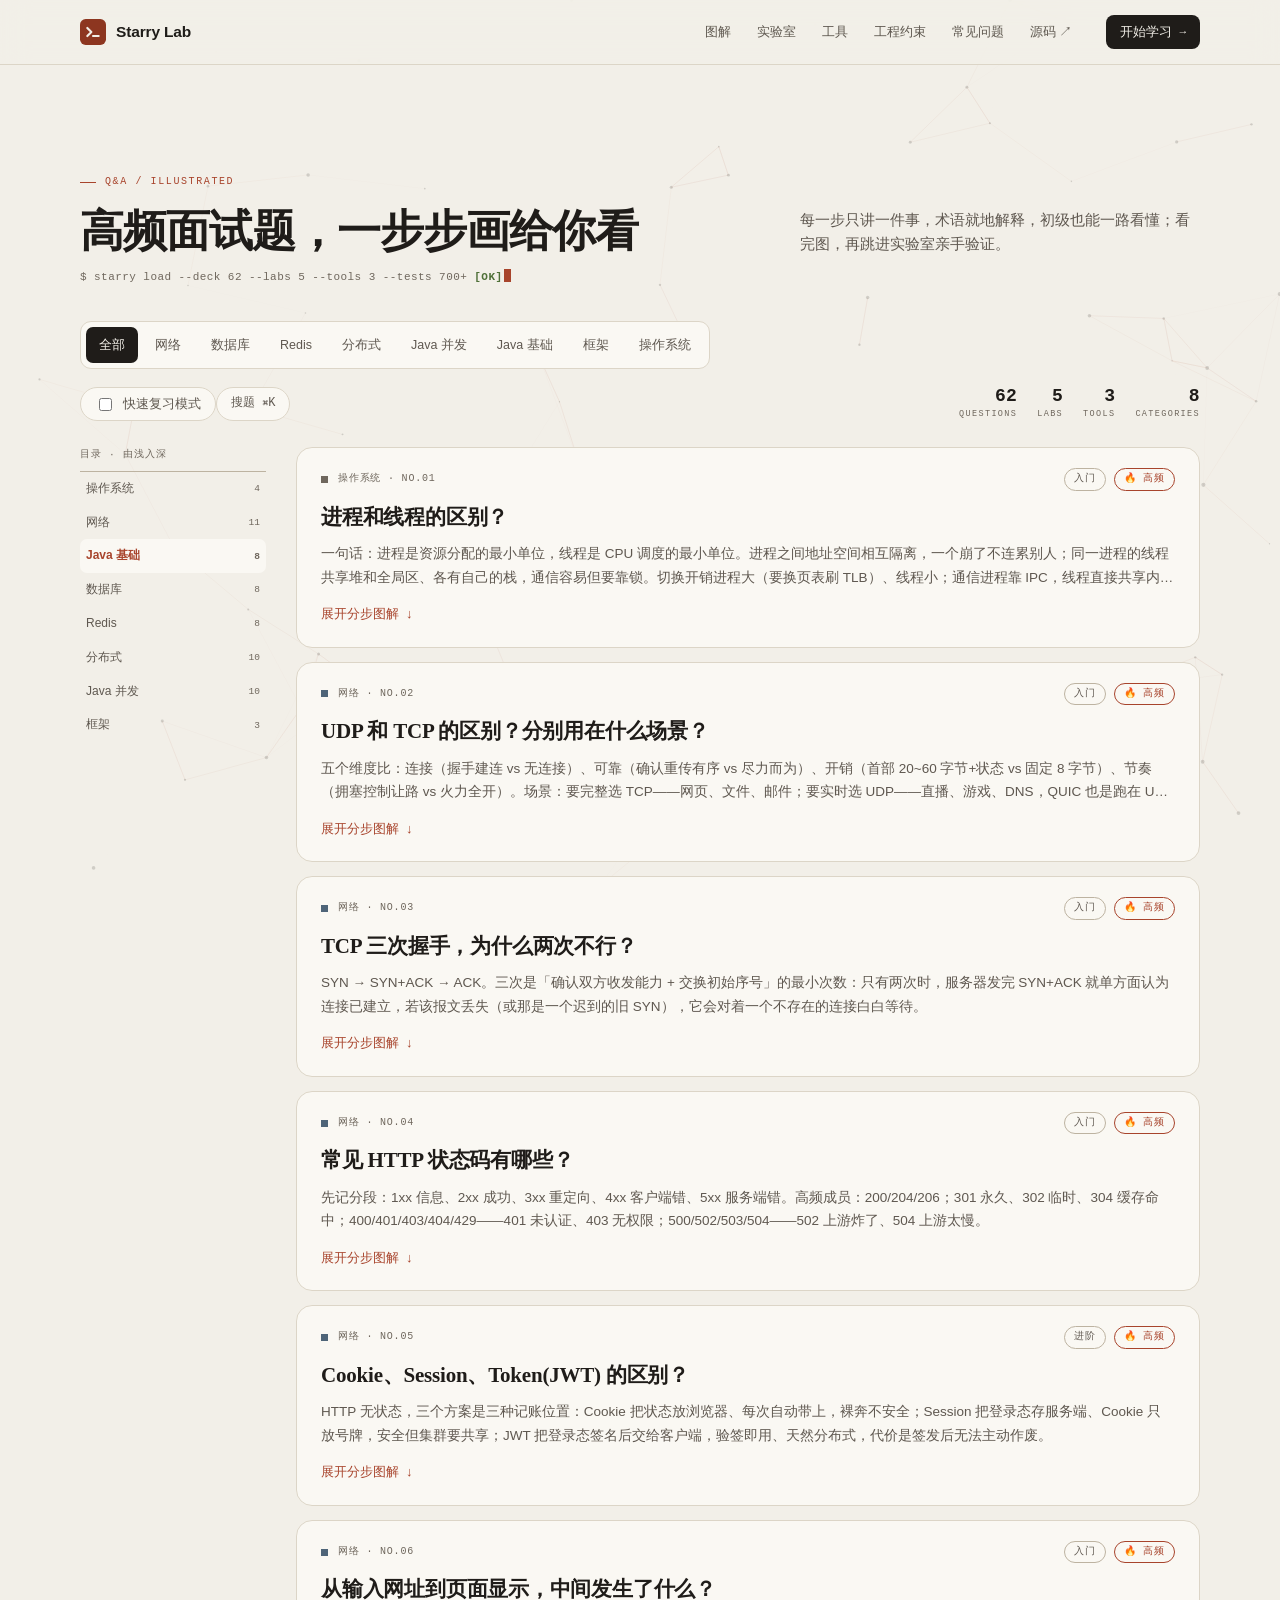
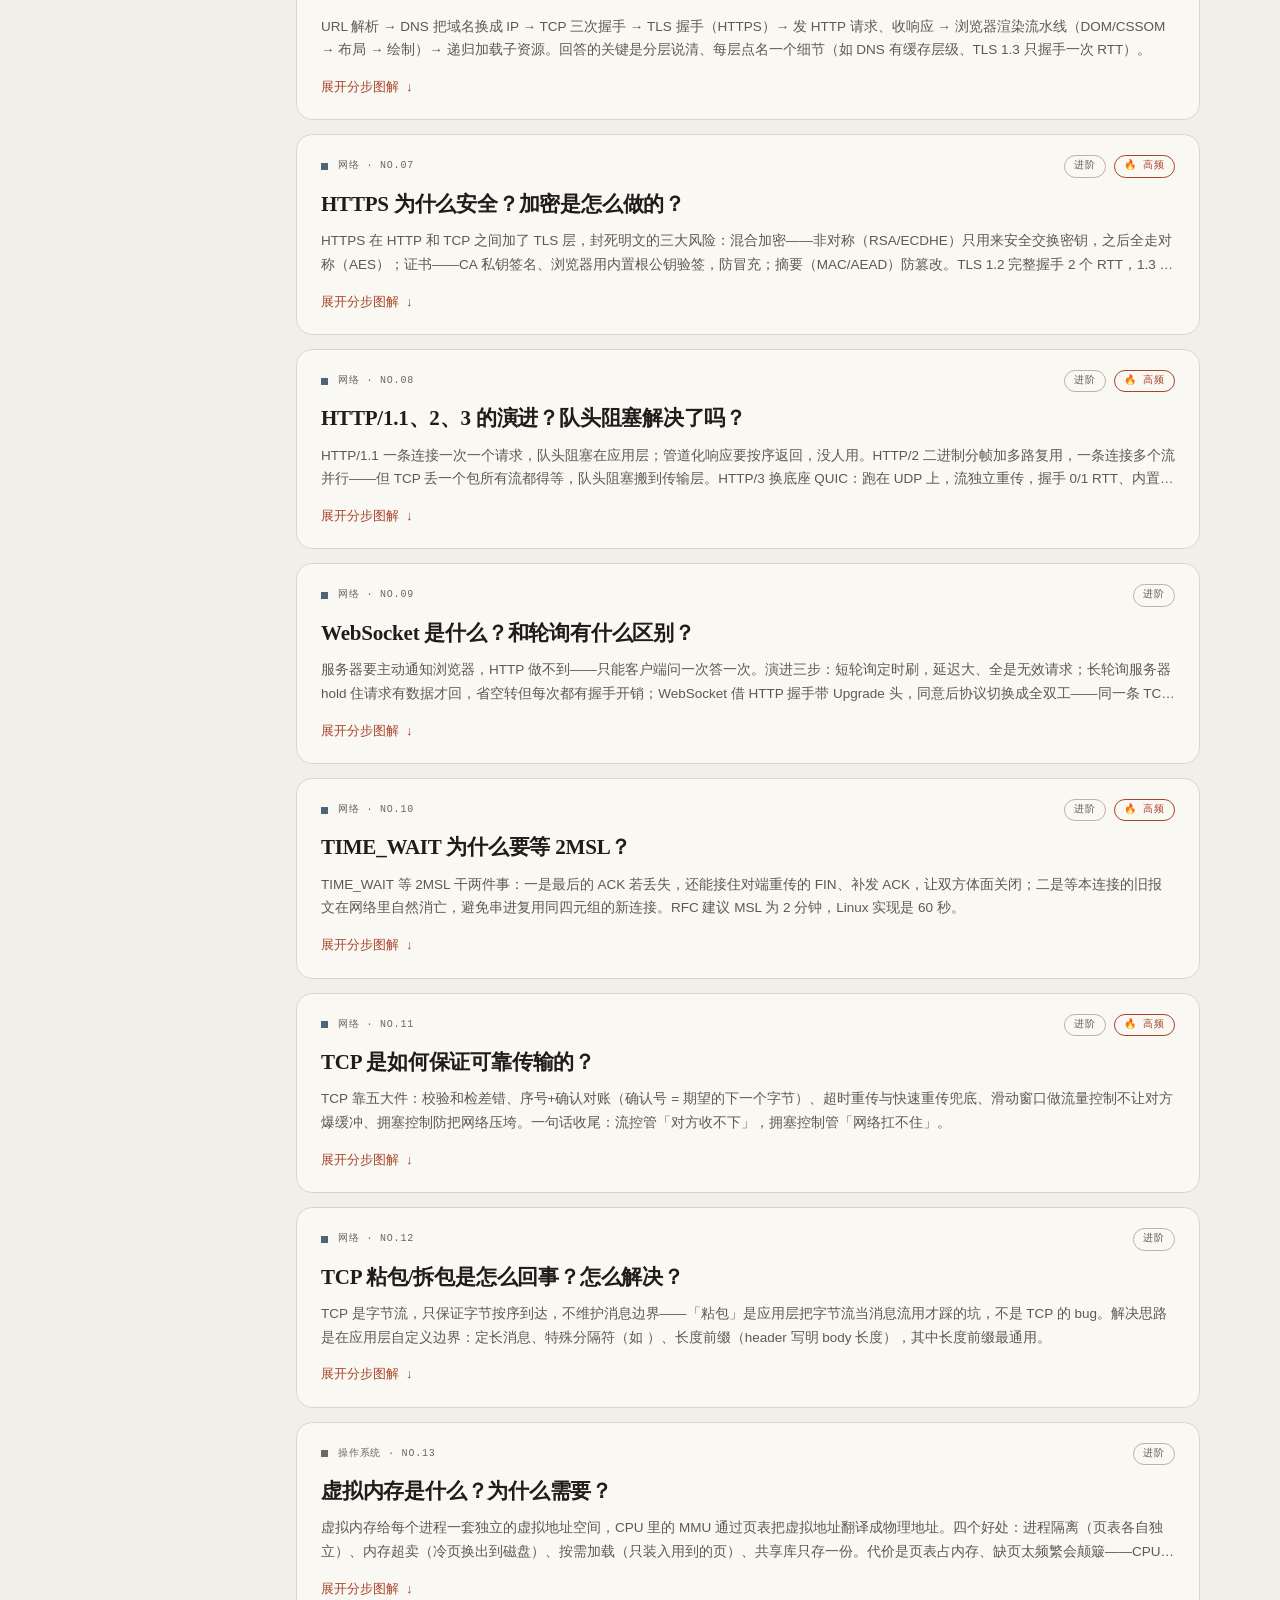
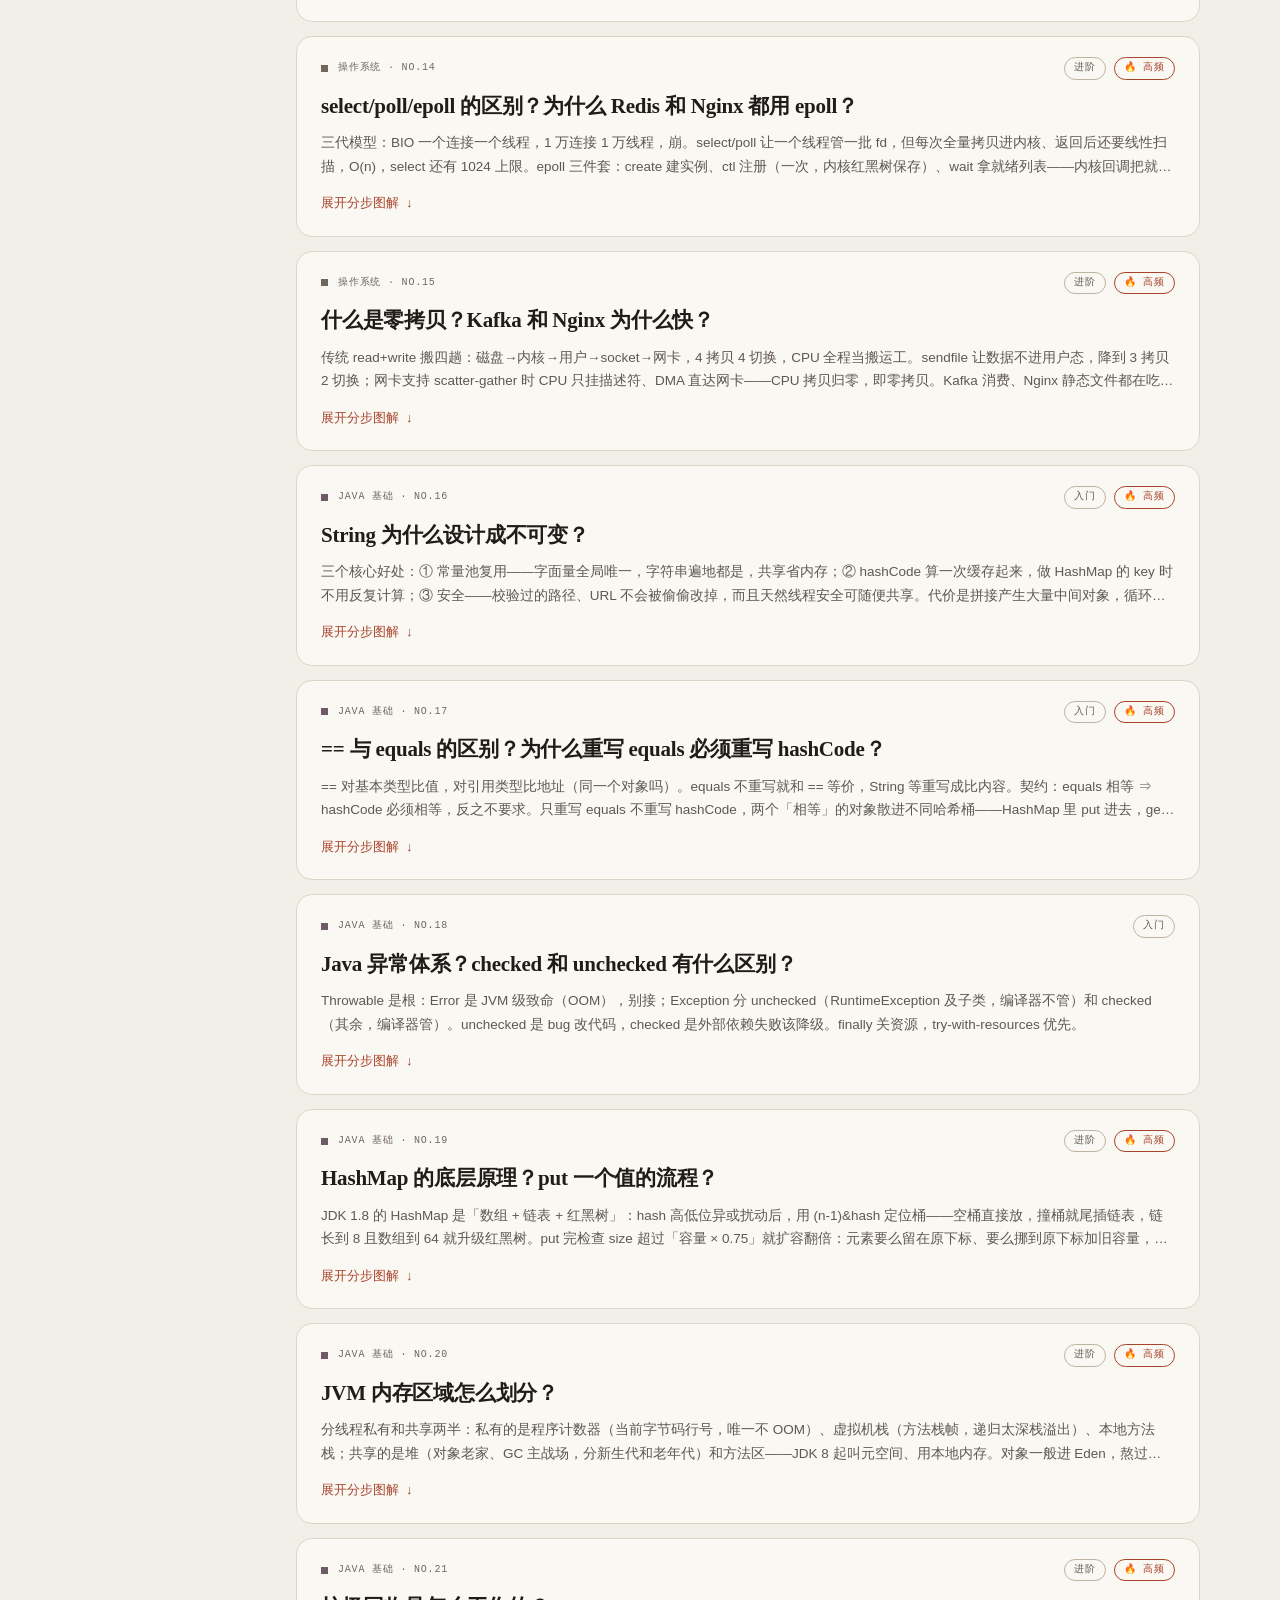
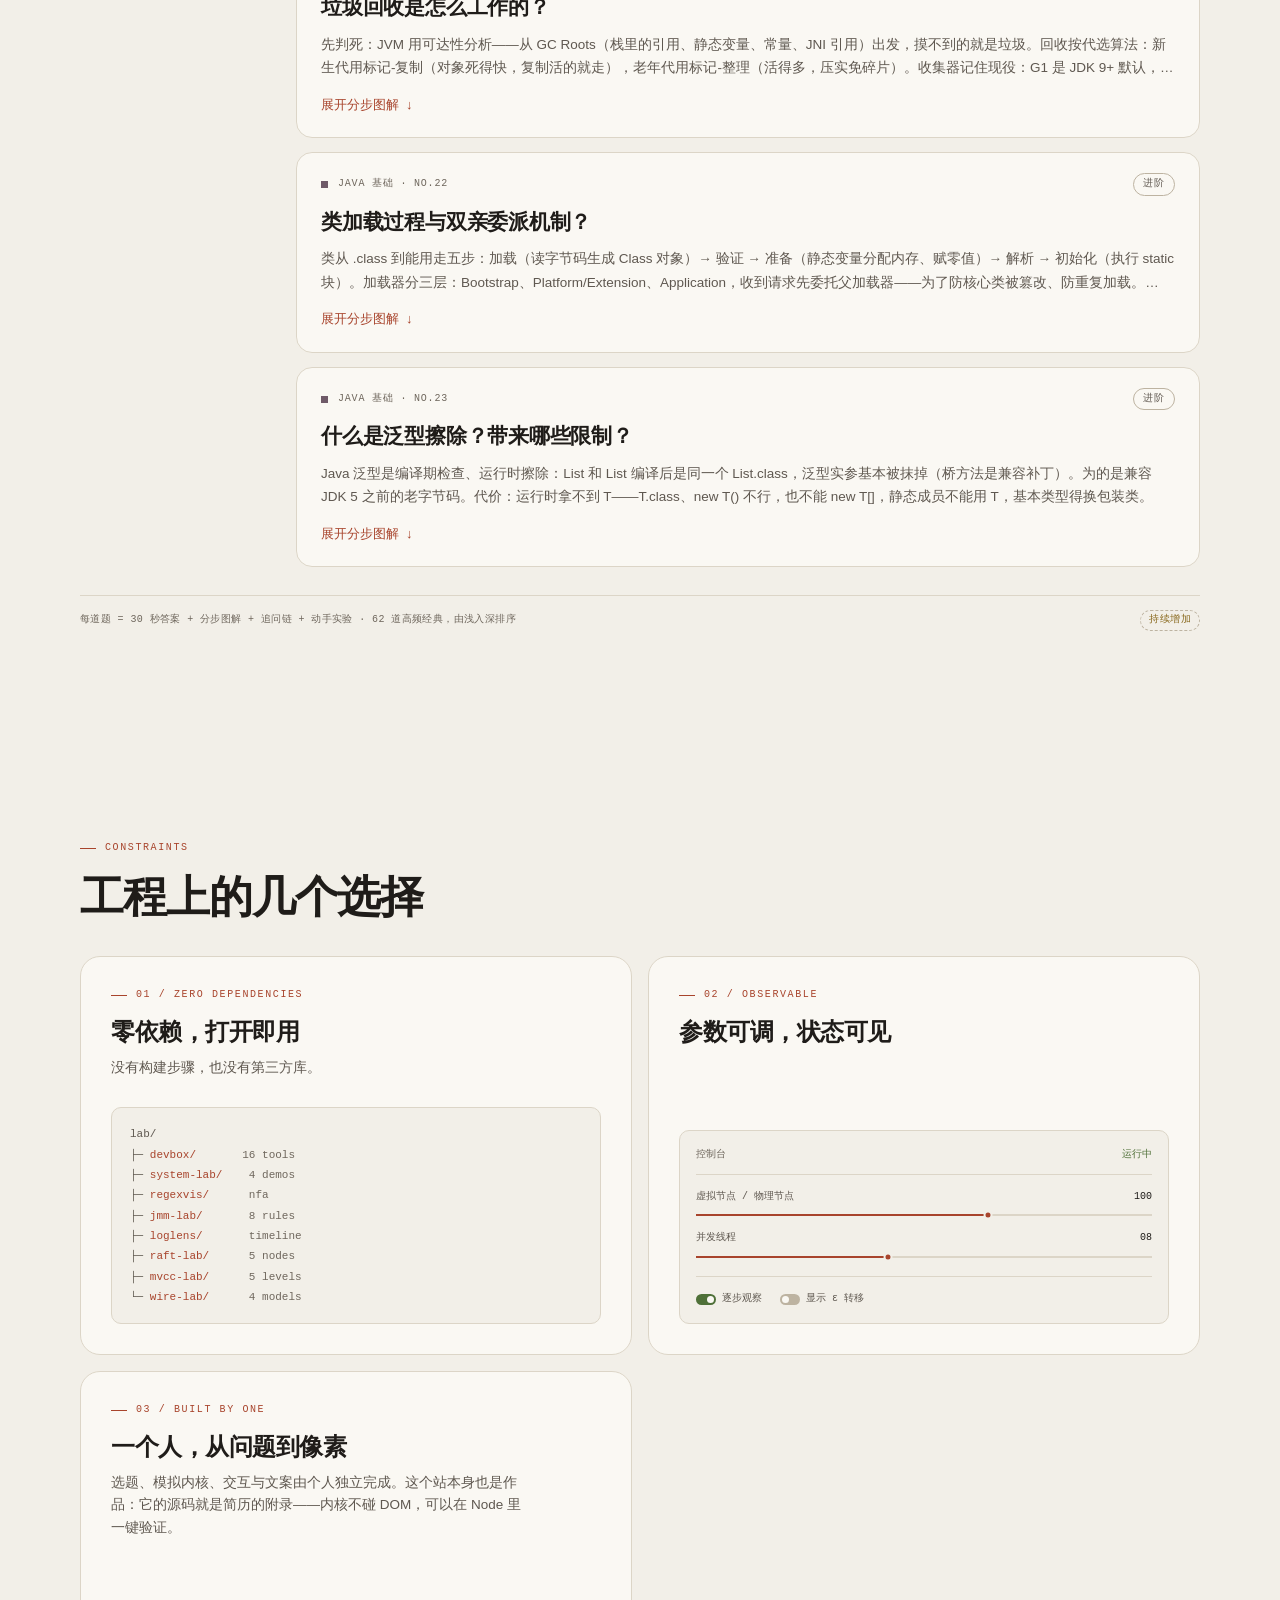
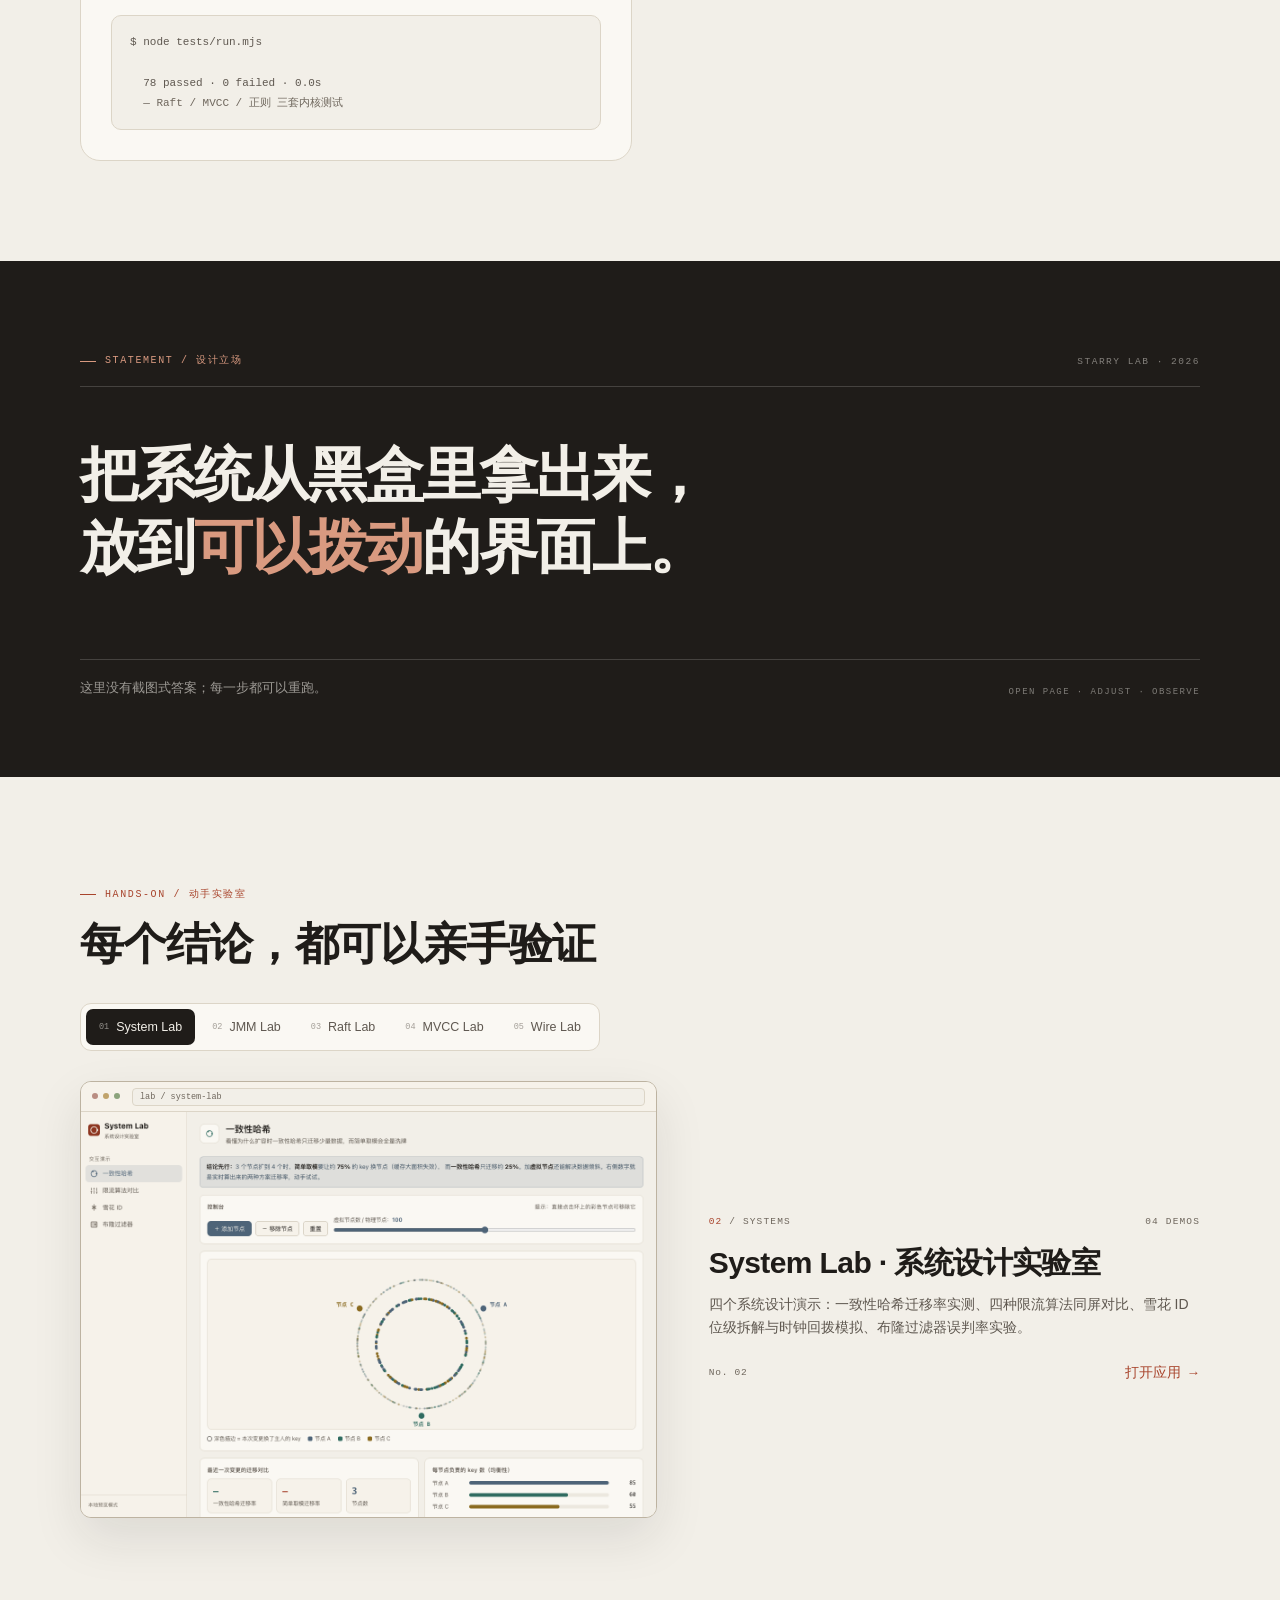
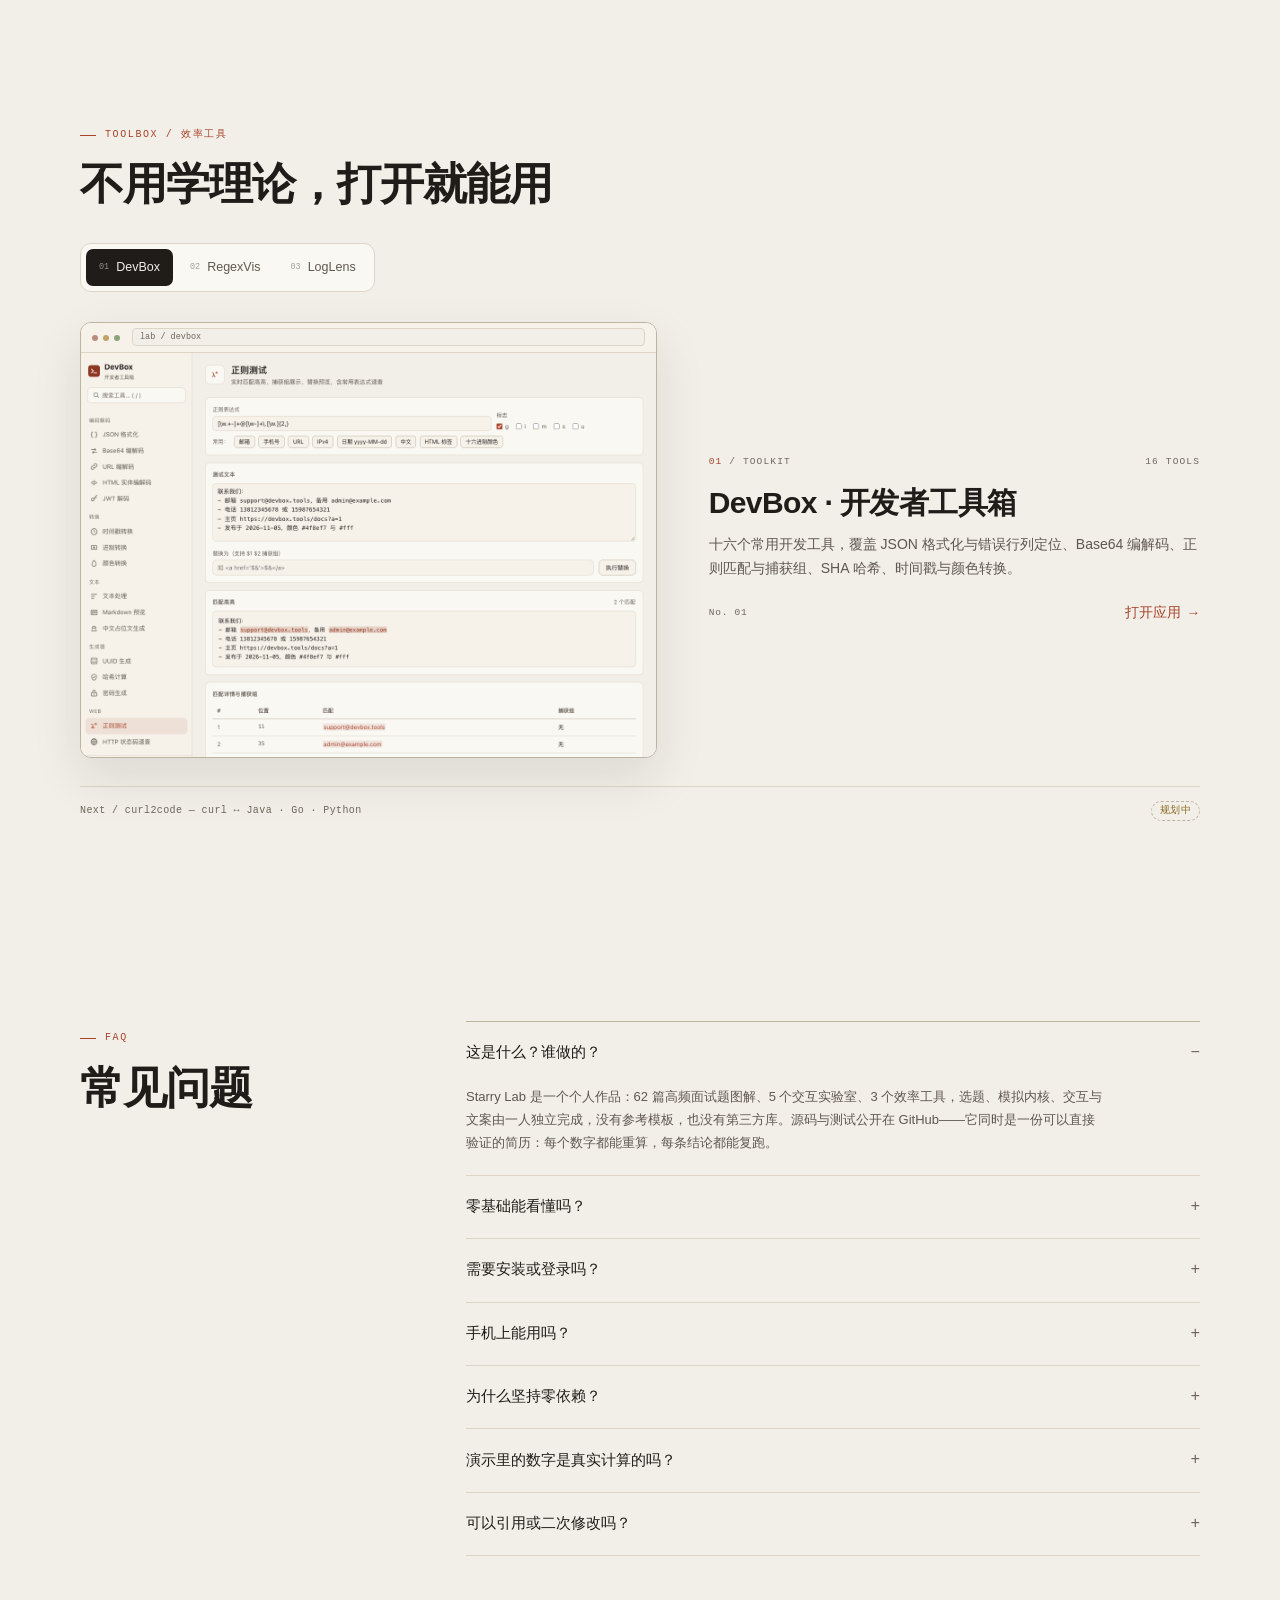
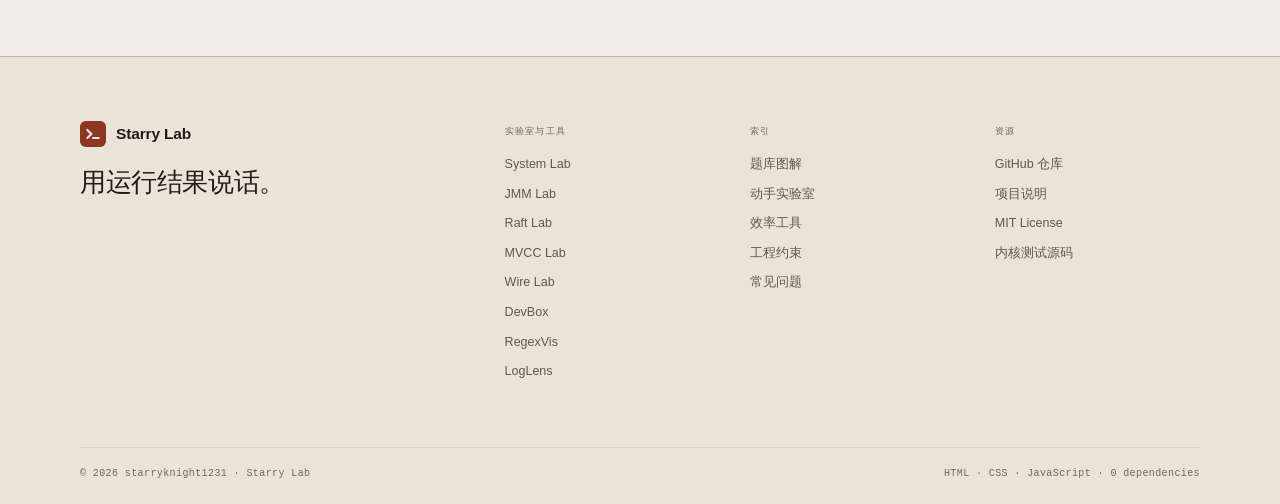
==== commit 6bd0e783: "点击彩蛋：迷你烟花 + 随机浮出题库关键词（30 个术语池，精确指针设备启用，交互元素不触发）" ====
--- a/index.html
+++ b/index.html
@@ -1138,6 +1138,45 @@
     });
   }
 
+  /* 点击彩蛋：迷你烟花 + 随机浮出题库关键词（鼠标精确指针且未开 reduced-motion 时启用） */
+  if (!reducedMotion && !matchMedia('(pointer: coarse)').matches) {
+    const SPARKS = ['三次握手', 'MVCC', 'epoll', '零拷贝', 'CAS', 'AQS', '跳表', 'B+ 树', '令牌桶', '布隆过滤器', '雪花 ID', 'CAP', '一致性哈希', 'happens-before', '间隙锁', 'TLS 1.3', 'QUIC', '慢启动', '心跳', '领导选举', '幂等', '滑动窗口', '写偏斜', 'LRU', '累积确认', '看门狗', '对账', '削峰', '延迟双删', '红黑树'];
+    const SPARK_COLORS = ['#a8442c', '#2f6b60', '#4e6478', '#8a6a1f', '#6f5a68', '#4f7038'];
+    let sparkLive = 0;
+    document.addEventListener('click', ev => {
+      if (ev.button !== 0) return;
+      if (ev.target.closest('a, button, input, textarea, select, label, .cmdk-overlay, .qa-overlay, .rail-nav, .cmdk-item, .showcase')) return;
+      if (sparkLive > 24) return;
+      const x = ev.clientX, y = ev.clientY;
+      const layer = document.createElement('div');
+      layer.style.cssText = 'position:fixed;left:0;top:0;z-index:210;pointer-events:none;';
+      const frag = document.createDocumentFragment();
+      for (let i = 0; i < 10; i++) {
+        const p = document.createElement('span');
+        const ang = Math.random() * Math.PI * 2, dist = 26 + Math.random() * 38;
+        const size = 2 + Math.random() * 2.5;
+        p.style.cssText = 'position:absolute;left:' + x + 'px;top:' + y + 'px;width:' + size + 'px;height:' + size + 'px;border-radius:50%;background:' + SPARK_COLORS[i % SPARK_COLORS.length] + ';pointer-events:none;';
+        frag.appendChild(p);
+        p.animate([
+          { transform: 'translate(-50%,-50%)', opacity: 1 },
+          { transform: 'translate(calc(-50% + ' + (Math.cos(ang) * dist).toFixed(1) + 'px), calc(-50% + ' + (Math.sin(ang) * dist).toFixed(1) + 'px))', opacity: 0 }
+        ], { duration: 480 + Math.random() * 320, easing: 'cubic-bezier(.16,.8,.3,1)' });
+      }
+      const word = document.createElement('span');
+      word.textContent = SPARKS[Math.floor(Math.random() * SPARKS.length)];
+      word.style.cssText = 'position:absolute;left:' + x + 'px;top:' + (y - 6) + 'px;transform:translate(-50%,-100%);font-family:var(--mono);font-size:11.5px;font-weight:600;color:' + SPARK_COLORS[Math.floor(Math.random() * SPARK_COLORS.length)] + ';white-space:nowrap;pointer-events:none;';
+      frag.appendChild(word);
+      word.animate([
+        { transform: 'translate(-50%,-100%)', opacity: 1 },
+        { transform: 'translate(-50%,calc(-100% - 46px))', opacity: 0 }
+      ], { duration: 840, easing: 'ease-out' });
+      layer.appendChild(frag);
+      document.body.appendChild(layer);
+      sparkLive++;
+      setTimeout(() => { layer.remove(); sparkLive--; }, 920);
+    });
+  }
+
   document.querySelectorAll('.faq-item').forEach(item => {
     item.addEventListener('toggle', () => {
       if (!item.open) return;
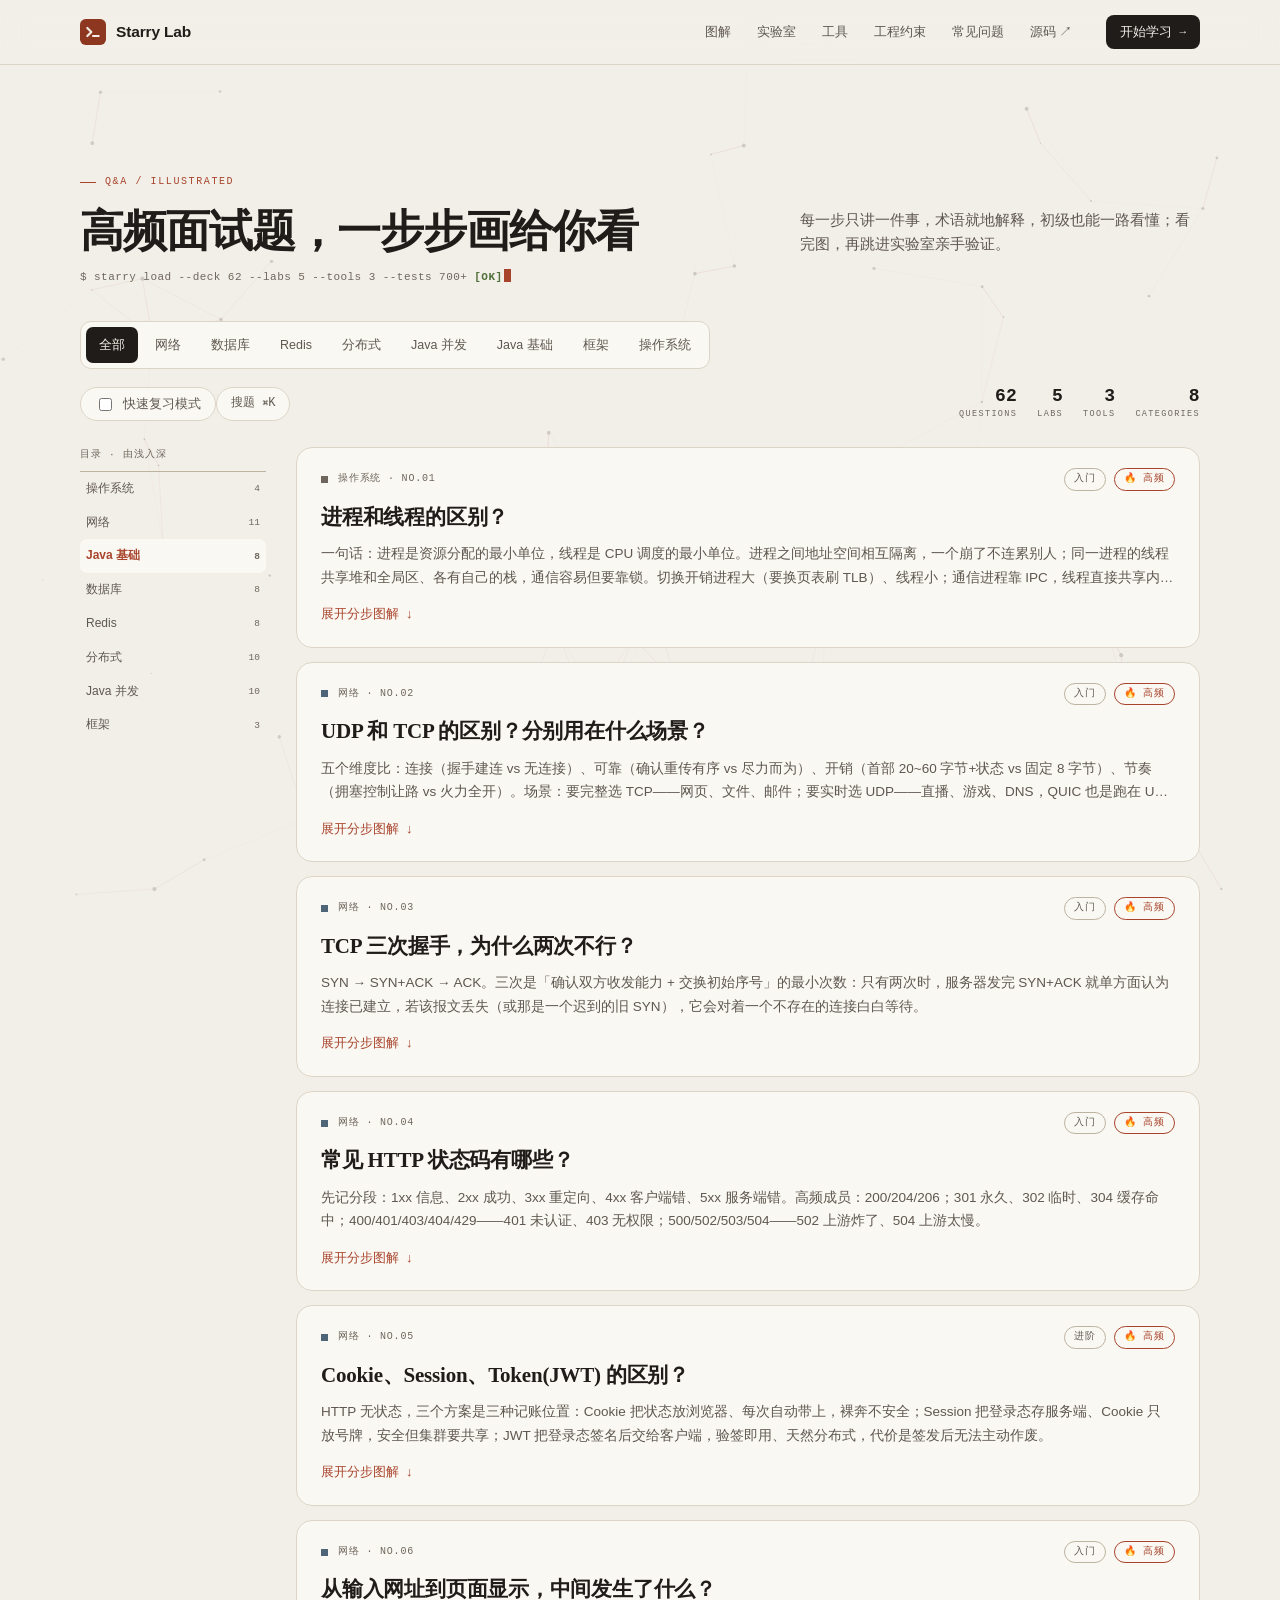
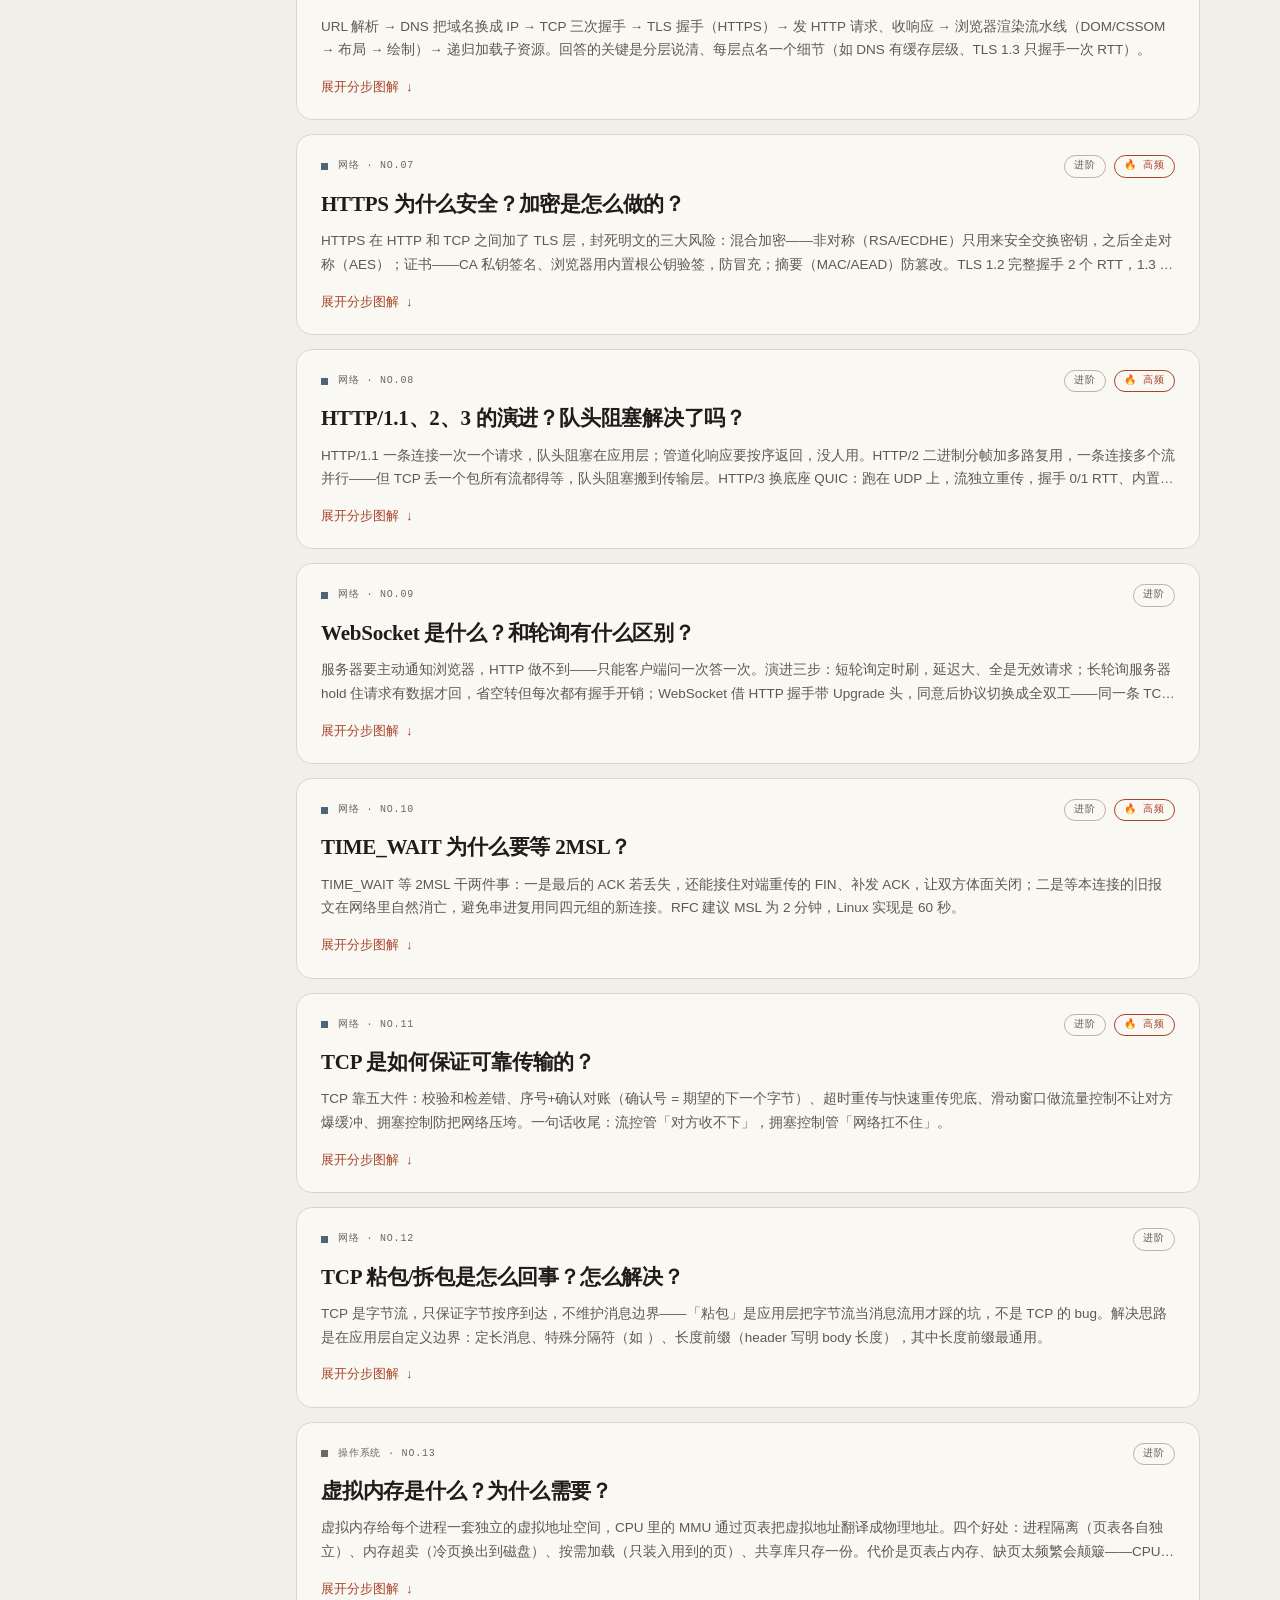
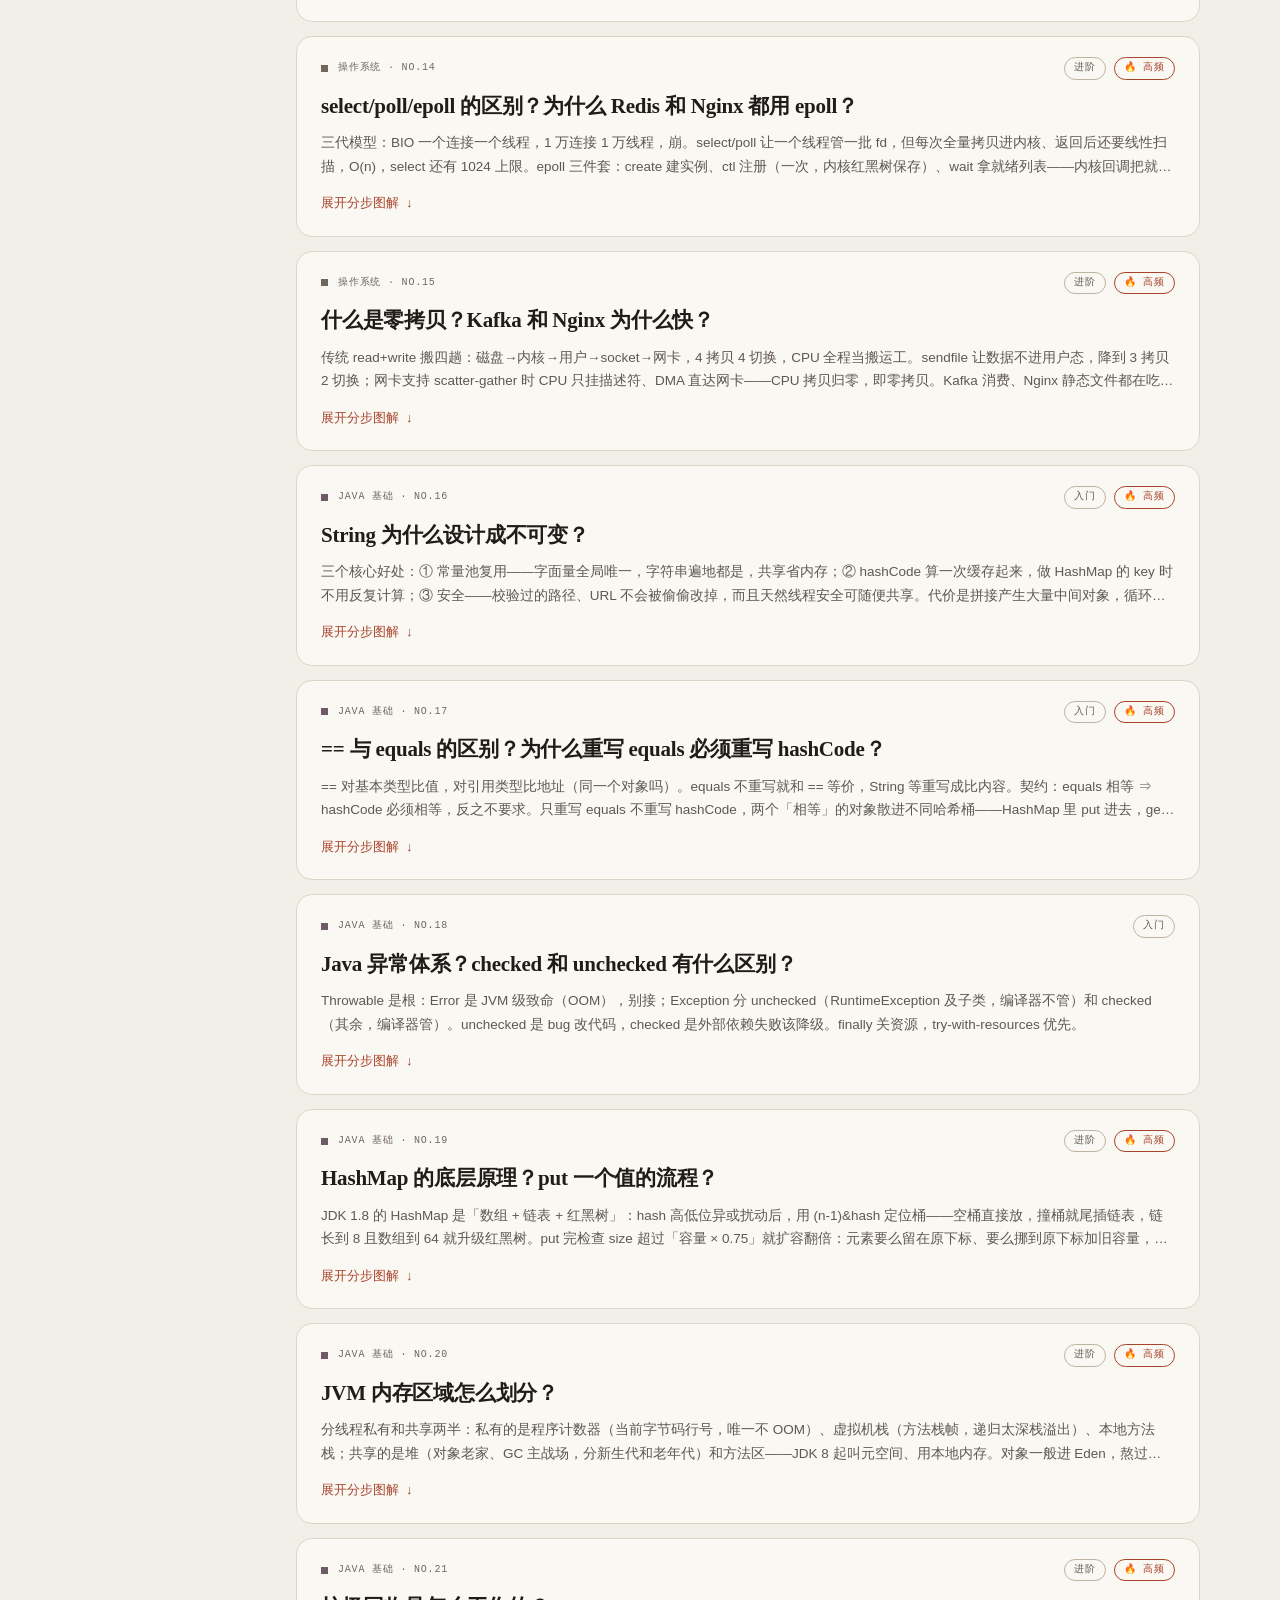
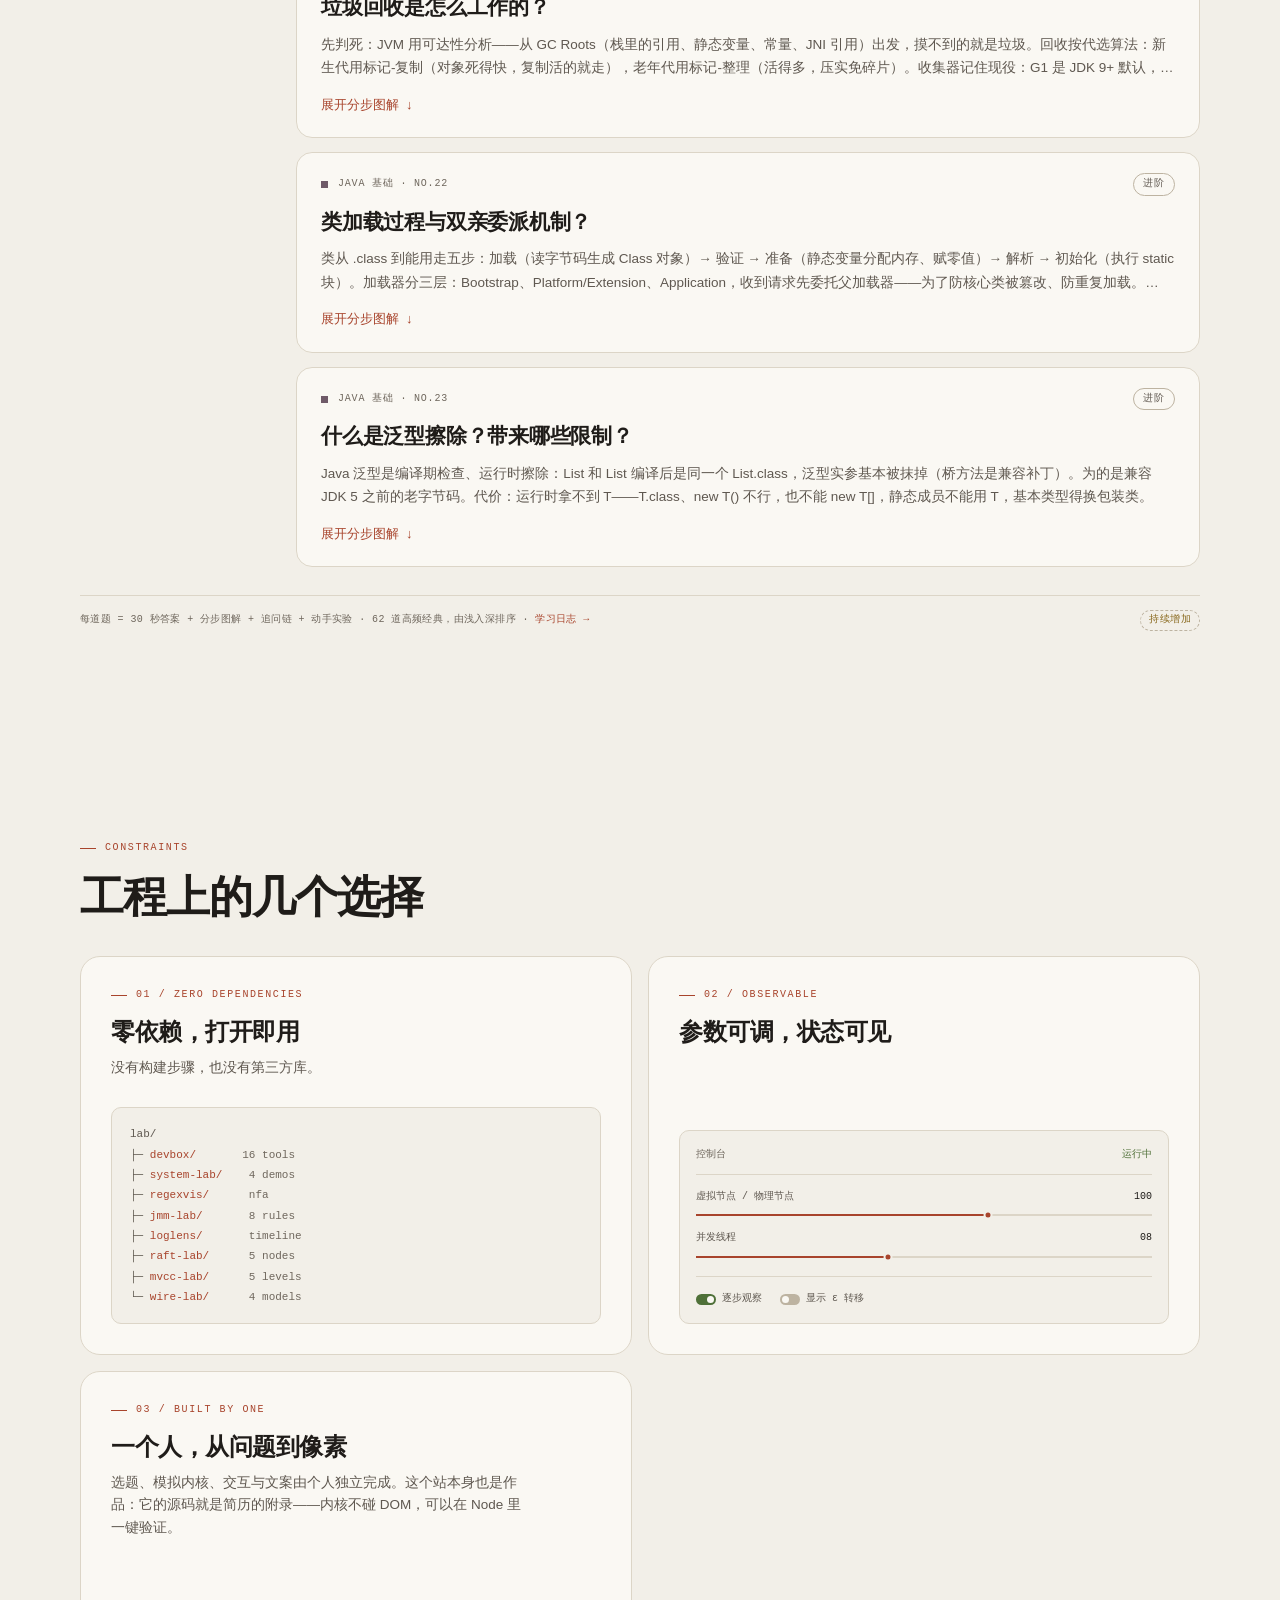
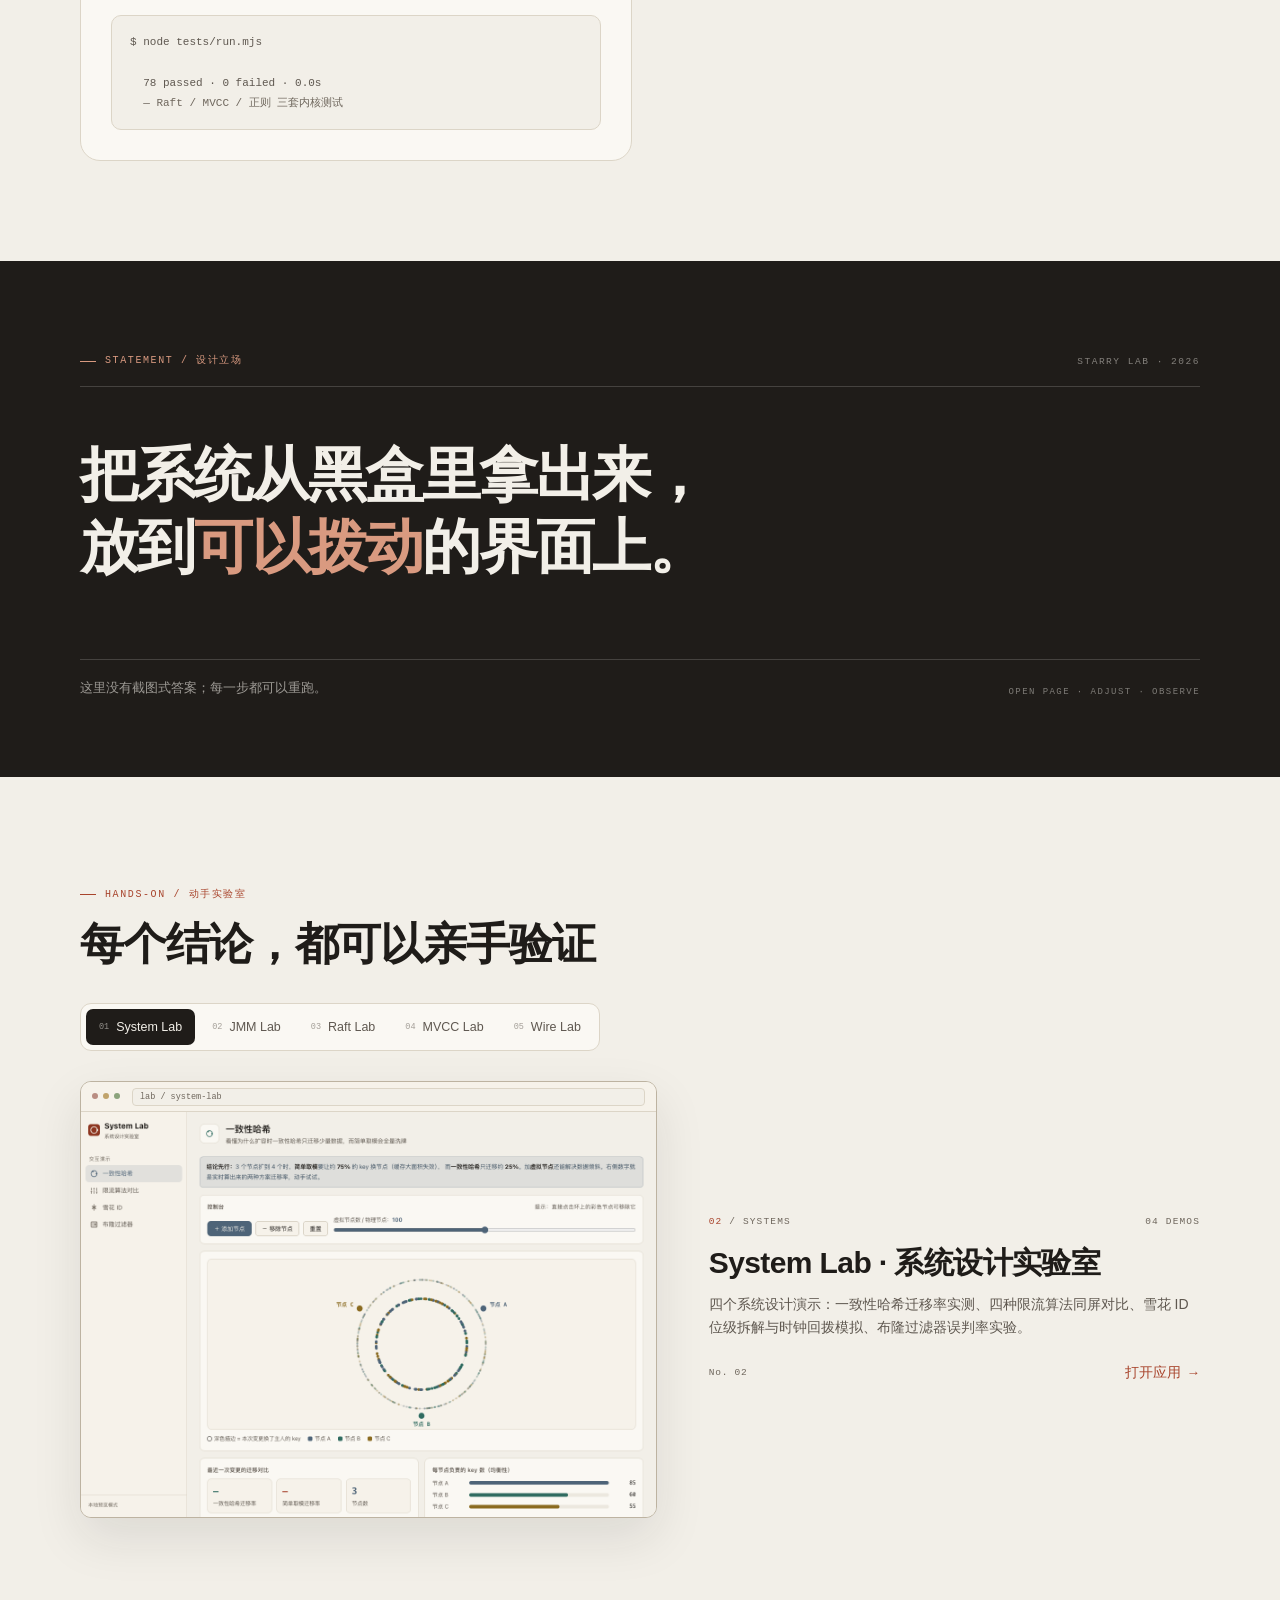
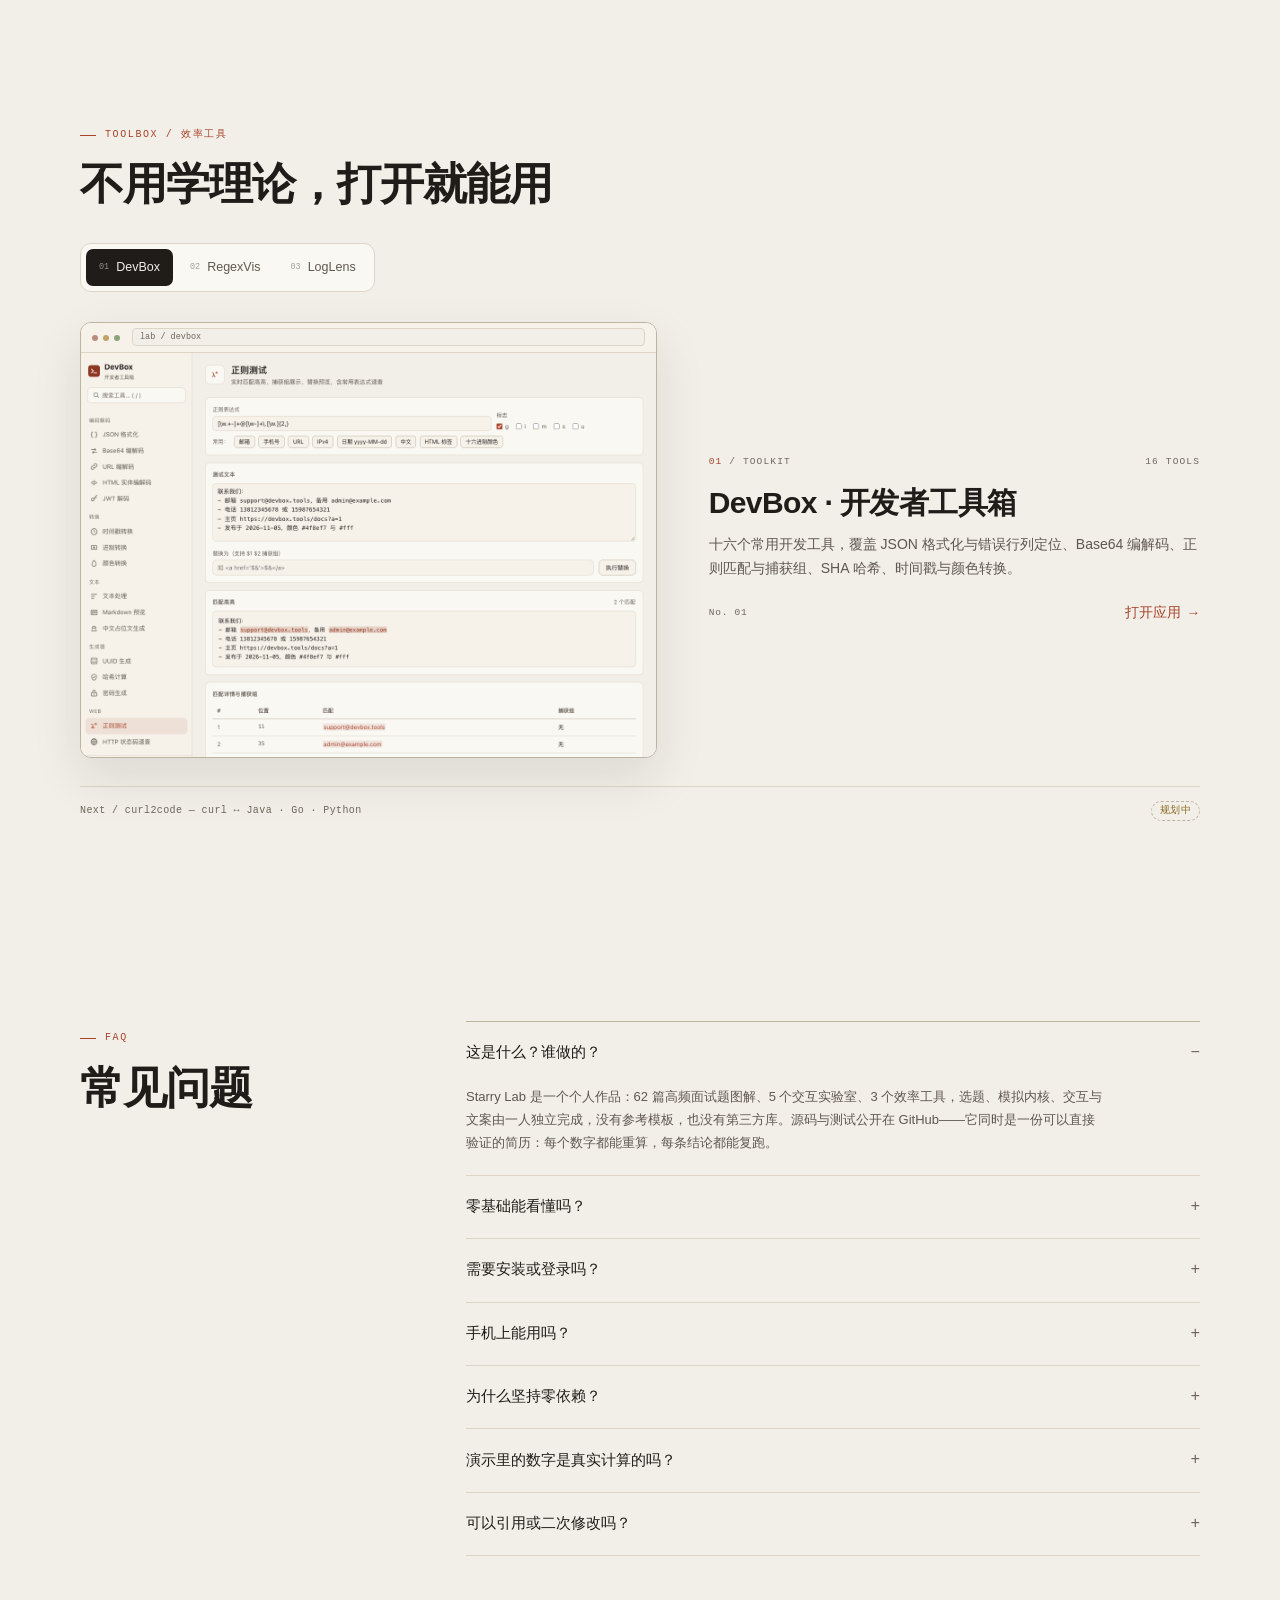
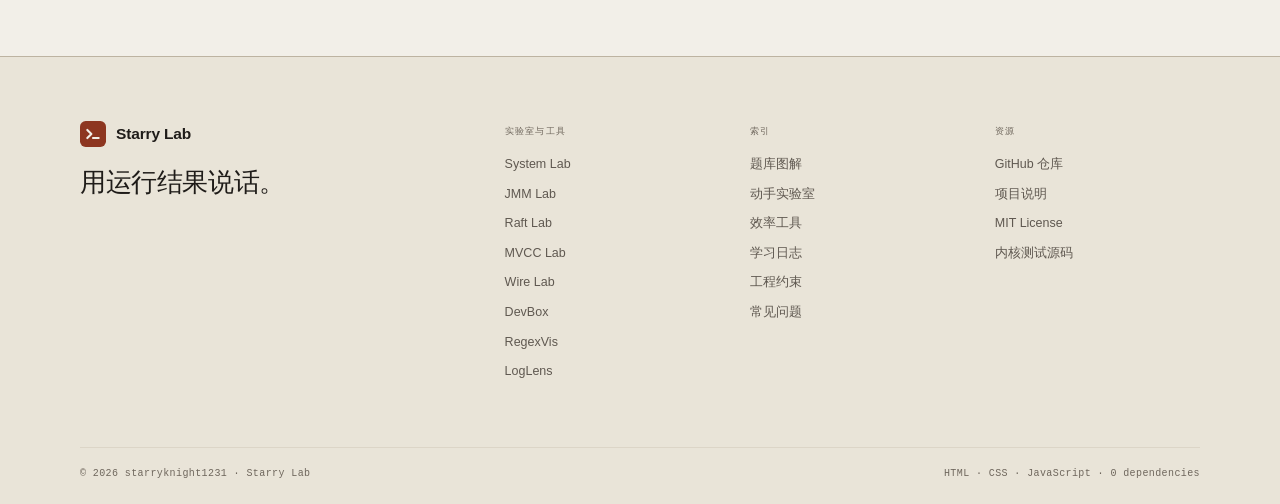
==== commit 32d8bae9: "feat: 学习日志页（notes.html + notes-data.js）：真实里程碑时间线，每条链到对应 commit；测试加日志完整性断言" ====
--- a/index.html
+++ b/index.html
@@ -444,7 +444,7 @@
       </div>
 
       <div class="coming">
-        <span>每道题 = 30 秒答案 + 分步图解 + 追问链 + 动手实验 · 62 道高频经典，由浅入深排序</span>
+        <span>每道题 = 30 秒答案 + 分步图解 + 追问链 + 动手实验 · 62 道高频经典，由浅入深排序 · <a href="notes.html" style="color:var(--accent)">学习日志 →</a></span>
         <span class="badge">持续增加</span>
       </div>
     </div>
@@ -665,6 +665,7 @@
         <a href="#qa">题库图解</a>
         <a href="#labs">动手实验室</a>
         <a href="#tools">效率工具</a>
+        <a href="notes.html">学习日志</a>
         <a href="#constraints">工程约束</a>
         <a href="#faq">常见问题</a>
       </div>
